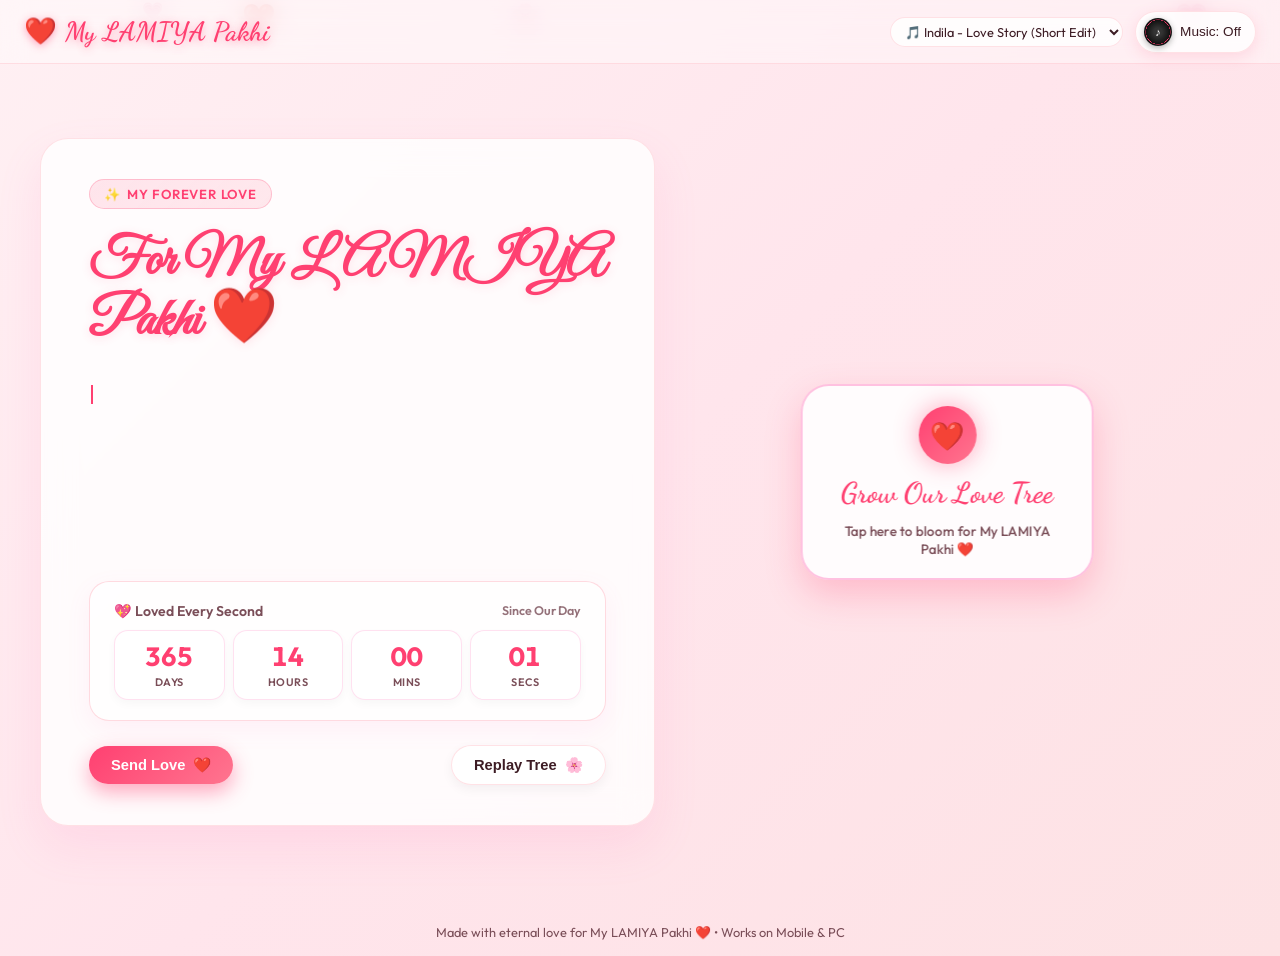
==== index.html @ 6b578f28 "Change name to My LAMIYA Pakhi ❤️" ====
<!DOCTYPE html>
<html lang="en">
<head>
  <meta charset="UTF-8" />
  <meta name="viewport" content="width=device-width, initial-scale=1.0, maximum-scale=1.0, user-scalable=no" />
  <title>For My LAMIYA Pakhi ❤️ | Tree of Love</title>
  
  <!-- Google Fonts: Romantic Cursive & Clean Modern Body -->
  <link rel="preconnect" href="https://fonts.googleapis.com">
  <link rel="preconnect" href="https://fonts.gstatic.com" crossorigin>
  <link href="https://fonts.googleapis.com/css2?family=Dancing+Script:wght@600;700&family=Great+Vibes&family=Outfit:wght@300;400;500;600;700&family=Playfair+Display:ital,wght@0,600;1,400&display=swap" rel="stylesheet">

  <style>
    :root {
      --primary: #ff4071;
      --primary-glow: rgba(255, 64, 113, 0.45);
      --secondary: #ff758f;
      --bg-gradient: linear-gradient(135deg, #fff0f3 0%, #ffe5ec 50%, #fde2e4 100%);
      --glass-bg: rgba(255, 255, 255, 0.82);
      --glass-border: rgba(255, 182, 193, 0.4);
      --text-main: #3d1c24;
      --text-muted: #7a4e58;
      --accent-gold: #e29578;
    }

    *, *::before, *::after {
      box-sizing: border-box;
      margin: 0;
      padding: 0;
      -webkit-tap-highlight-color: transparent;
    }

    body {
      min-height: 100vh;
      min-height: -webkit-fill-available;
      background: var(--bg-gradient);
      font-family: 'Outfit', sans-serif;
      color: var(--text-main);
      overflow-x: hidden;
      position: relative;
      display: flex;
      flex-direction: column;
    }

    /* Ambient Floating Background Hearts */
    .ambient-hearts {
      position: fixed;
      top: 0;
      left: 0;
      width: 100vw;
      height: 100vh;
      pointer-events: none;
      z-index: 1;
      overflow: hidden;
    }

    .ambient-heart {
      position: absolute;
      color: rgba(255, 105, 180, 0.22);
      user-select: none;
      animation: floatUp 14s linear infinite;
    }

    @keyframes floatUp {
      0% {
        transform: translateY(105vh) scale(0.6) rotate(0deg);
        opacity: 0;
      }
      15% {
        opacity: 0.8;
      }
      85% {
        opacity: 0.8;
      }
      100% {
        transform: translateY(-10vh) scale(1.1) rotate(45deg);
        opacity: 0;
      }
    }

    /* Top Navigation / Controls Bar */
    header {
      position: fixed;
      top: 0;
      left: 0;
      right: 0;
      height: 64px;
      padding: 0 1.5rem;
      display: flex;
      align-items: center;
      justify-content: space-between;
      z-index: 50;
      background: rgba(255, 255, 255, 0.4);
      backdrop-filter: blur(12px);
      -webkit-backdrop-filter: blur(12px);
      border-bottom: 1px solid var(--glass-border);
    }

    .brand {
      display: flex;
      align-items: center;
      gap: 8px;
      font-family: 'Dancing Script', cursive;
      font-size: 1.65rem;
      font-weight: 700;
      color: var(--primary);
      text-shadow: 0 2px 8px var(--primary-glow);
    }

    .brand .heart-icon {
      animation: heartbeat 1.4s ease-in-out infinite;
      display: inline-block;
    }

    @keyframes heartbeat {
      0%, 100% { transform: scale(1); }
      14% { transform: scale(1.25); }
      28% { transform: scale(1); }
      42% { transform: scale(1.25); }
      70% { transform: scale(1); }
    }

    .nav-actions {
      display: flex;
      align-items: center;
      gap: 12px;
    }

    /* Vinyl Record Music Toggle Button */
    .music-btn {
      background: var(--glass-bg);
      border: 1px solid var(--glass-border);
      border-radius: 50px;
      padding: 6px 14px 6px 8px;
      display: flex;
      align-items: center;
      gap: 8px;
      cursor: pointer;
      box-shadow: 0 4px 15px rgba(255, 64, 113, 0.15);
      transition: all 0.3s cubic-bezier(0.175, 0.885, 0.32, 1.275);
    }

    .music-btn:hover {
      transform: scale(1.05);
      box-shadow: 0 6px 20px rgba(255, 64, 113, 0.25);
    }

    .disc-icon {
      width: 28px;
      height: 28px;
      border-radius: 50%;
      background: radial-gradient(circle, #333 20%, #111 60%, #ff4071 61%, #111 65%, #222 100%);
      box-shadow: 0 2px 6px rgba(0,0,0,0.3);
      position: relative;
      display: flex;
      align-items: center;
      justify-content: center;
      font-size: 11px;
      color: #fff;
    }

    .disc-icon.playing {
      animation: spin 3s linear infinite;
    }

    @keyframes spin {
      100% { transform: rotate(360deg); }
    }

    .music-label {
      font-size: 0.85rem;
      font-weight: 500;
      color: var(--text-main);
    }

    /* Main Container Layout */
    main {
      flex: 1;
      width: 100%;
      max-width: 1300px;
      margin: 64px auto 0;
      padding: 1rem;
      display: grid;
      grid-template-columns: 1fr;
      position: relative;
      z-index: 10;
      align-items: center;
    }

    /* Responsive 2-Column on Desktop (PC) */
    @media (min-width: 900px) {
      main {
        grid-template-columns: 1.05fr 1fr;
        padding: 2rem 2.5rem;
        min-height: calc(100vh - 64px);
      }
    }

    /* Canvas Section */
    .canvas-container {
      width: 100%;
      display: flex;
      flex-direction: column;
      align-items: center;
      justify-content: center;
      position: relative;
      order: 1;
    }

    @media (min-width: 900px) {
      .canvas-container {
        order: 2;
      }
    }

    #loveCanvas {
      width: 100%;
      max-width: 600px;
      height: auto;
      aspect-ratio: 1 / 1.08;
      display: block;
      border-radius: 24px;
      background: transparent;
      cursor: pointer;
    }

    /* Interactive "Click to Bloom" Seed Overlay Button */
    .start-prompt {
      position: absolute;
      top: 50%;
      left: 50%;
      transform: translate(-50%, -50%);
      display: flex;
      flex-direction: column;
      align-items: center;
      gap: 12px;
      cursor: pointer;
      z-index: 25;
      padding: 20px 28px;
      border-radius: 28px;
      background: rgba(255, 255, 255, 0.88);
      backdrop-filter: blur(16px);
      -webkit-backdrop-filter: blur(16px);
      border: 2px solid rgba(255, 105, 180, 0.4);
      box-shadow: 0 15px 35px rgba(255, 64, 113, 0.25);
      transition: all 0.4s cubic-bezier(0.175, 0.885, 0.32, 1.275);
      text-align: center;
    }

    .start-prompt:hover {
      transform: translate(-50%, -50%) scale(1.06);
      box-shadow: 0 20px 45px rgba(255, 64, 113, 0.35);
    }

    .seed-heart-pulsing {
      width: 58px;
      height: 58px;
      background: linear-gradient(135deg, #ff4071, #ff758f);
      border-radius: 50%;
      display: flex;
      align-items: center;
      justify-content: center;
      font-size: 28px;
      color: #fff;
      box-shadow: 0 0 25px var(--primary-glow);
      animation: heartbeat 1.2s ease-in-out infinite;
    }

    .start-prompt h3 {
      font-family: 'Dancing Script', cursive;
      font-size: 1.8rem;
      color: var(--primary);
      margin: 0;
    }

    .start-prompt p {
      font-size: 0.85rem;
      color: var(--text-muted);
      margin: 0;
      font-weight: 500;
    }

    /* Content & Story Letter Section */
    .story-card {
      background: var(--glass-bg);
      backdrop-filter: blur(16px);
      -webkit-backdrop-filter: blur(16px);
      border: 1px solid var(--glass-border);
      border-radius: 28px;
      padding: 2rem 2.2rem;
      box-shadow: 0 20px 45px rgba(255, 105, 180, 0.12);
      display: flex;
      flex-direction: column;
      gap: 1.5rem;
      order: 2;
      position: relative;
      overflow: hidden;
      margin-top: 1rem;
    }

    @media (min-width: 900px) {
      .story-card {
        order: 1;
        margin-top: 0;
        padding: 2.5rem 3rem;
      }
    }

    /* Decorative Ribbon / Badge */
    .story-badge {
      align-self: flex-start;
      display: inline-flex;
      align-items: center;
      gap: 6px;
      background: linear-gradient(135deg, rgba(255, 64, 113, 0.12), rgba(255, 117, 143, 0.15));
      border: 1px solid rgba(255, 64, 113, 0.25);
      padding: 6px 14px;
      border-radius: 30px;
      font-size: 0.82rem;
      font-weight: 600;
      color: var(--primary);
      text-transform: uppercase;
      letter-spacing: 0.8px;
    }

    .story-title {
      font-family: 'Great Vibes', cursive;
      font-size: 2.8rem;
      color: var(--primary);
      line-height: 1.1;
      text-shadow: 0 2px 10px rgba(255, 64, 113, 0.15);
    }

    @media (min-width: 600px) {
      .story-title {
        font-size: 3.4rem;
      }
    }

    /* Typewriter Letter Box */
    .letter-box {
      font-size: 1.05rem;
      line-height: 1.8;
      color: #4a2830;
      min-height: 180px;
      font-family: 'Playfair Display', Georgia, serif;
      position: relative;
    }

    .letter-paragraph {
      margin-bottom: 0.85rem;
      opacity: 0;
      transform: translateY(6px);
      transition: opacity 0.5s ease, transform 0.5s ease;
    }

    .letter-paragraph.visible {
      opacity: 1;
      transform: translateY(0);
    }

    .letter-signature {
      font-family: 'Dancing Script', cursive;
      font-size: 1.8rem;
      color: var(--primary);
      margin-top: 1rem;
      display: block;
      opacity: 0;
      transform: translateY(6px);
      transition: opacity 0.6s ease 0.3s, transform 0.6s ease 0.3s;
    }

    .letter-signature.visible {
      opacity: 1;
      transform: translateY(0);
    }

    .typing-cursor {
      display: inline-block;
      width: 2px;
      height: 1.15em;
      background: var(--primary);
      vertical-align: middle;
      margin-left: 2px;
      animation: blink 0.9s infinite;
    }

    @keyframes blink {
      0%, 100% { opacity: 1; }
      50% { opacity: 0; }
    }

    /* Love Timer / Clock Counter */
    .clock-card {
      background: rgba(255, 255, 255, 0.7);
      border: 1px solid rgba(255, 182, 193, 0.5);
      border-radius: 20px;
      padding: 1.25rem 1.5rem;
      display: flex;
      flex-direction: column;
      gap: 10px;
      box-shadow: 0 8px 25px rgba(255, 105, 180, 0.08);
    }

    .clock-heading {
      display: flex;
      align-items: center;
      justify-content: space-between;
      font-size: 0.88rem;
      font-weight: 600;
      color: var(--text-muted);
    }

    .clock-grid {
      display: grid;
      grid-template-columns: repeat(4, 1fr);
      gap: 8px;
    }

    .clock-slot {
      background: #ffffff;
      border: 1px solid rgba(255, 105, 180, 0.2);
      border-radius: 14px;
      padding: 10px 4px;
      text-align: center;
      display: flex;
      flex-direction: column;
      align-items: center;
      box-shadow: 0 4px 10px rgba(0,0,0,0.03);
    }

    .clock-num {
      font-size: 1.4rem;
      font-weight: 700;
      color: var(--primary);
      font-variant-numeric: tabular-nums;
      line-height: 1.2;
    }

    @media (min-width: 600px) {
      .clock-num {
        font-size: 1.65rem;
      }
    }

    .clock-unit {
      font-size: 0.68rem;
      font-weight: 600;
      text-transform: uppercase;
      letter-spacing: 0.5px;
      color: var(--text-muted);
      margin-top: 3px;
    }

    /* Action Buttons (Replay & Tap Love) */
    .card-footer {
      display: flex;
      align-items: center;
      justify-content: space-between;
      gap: 12px;
      flex-wrap: wrap;
    }

    .btn-action {
      background: linear-gradient(135deg, var(--primary), var(--secondary));
      color: #fff;
      border: none;
      border-radius: 30px;
      padding: 10px 22px;
      font-size: 0.92rem;
      font-weight: 600;
      display: inline-flex;
      align-items: center;
      gap: 8px;
      cursor: pointer;
      box-shadow: 0 8px 20px var(--primary-glow);
      transition: all 0.3s cubic-bezier(0.175, 0.885, 0.32, 1.275);
    }

    .btn-action:hover {
      transform: translateY(-2px) scale(1.03);
      box-shadow: 0 12px 28px var(--primary-glow);
    }

    .btn-action:active {
      transform: translateY(0) scale(0.98);
    }

    .btn-secondary {
      background: rgba(255, 255, 255, 0.9);
      color: var(--text-main);
      border: 1px solid var(--glass-border);
      box-shadow: 0 4px 12px rgba(0,0,0,0.05);
    }

    .btn-secondary:hover {
      background: #fff;
      color: var(--primary);
      box-shadow: 0 6px 16px rgba(255, 64, 113, 0.15);
    }

    /* Interactive Click Sparks (Floating Hearts on Click) */
    .click-heart {
      position: fixed;
      pointer-events: none;
      z-index: 9999;
      animation: burstUp 1s ease-out forwards;
      user-select: none;
    }

    @keyframes burstUp {
      0% {
        transform: translate(-50%, -50%) scale(0.5);
        opacity: 1;
      }
      100% {
        transform: translate(calc(-50% + var(--dx)), calc(-50% + var(--dy))) scale(1.4);
        opacity: 0;
      }
    }

    /* Touch Helper Footer Note */
    .mobile-tip {
      text-align: center;
      font-size: 0.8rem;
      color: var(--text-muted);
      margin: 1.5rem auto 1rem;
      position: relative;
      z-index: 10;
    }
  </style>
</head>
<body>

  <!-- Ambient Floating Background Hearts -->
  <div class="ambient-hearts" id="ambientHearts"></div>

  <!-- Audio Player (Indila - Love Story) -->
  <audio id="loveAudio" loop preload="auto">
    <source src="love_story_indila.m4a" type="audio/mp4">
    <source src="love_story_full.m4a" type="audio/mp4">
    <source src="music.mp3" type="audio/mp3">
  </audio>

  <!-- Top Header Navigation -->
  <header>
    <div class="brand">
      <span class="heart-icon">❤️</span>
      <span>My LAMIYA Pakhi</span>
    </div>

    <div class="nav-actions">
      <!-- Track Switcher & Music Toggle -->
      <select id="trackSelector" style="background: var(--glass-bg); border: 1px solid var(--glass-border); border-radius: 20px; padding: 5px 10px; font-size: 0.8rem; font-family: inherit; color: var(--text-main); cursor: pointer; outline: none;">
        <option value="love_story_indila.m4a">🎵 Indila - Love Story (Short Edit)</option>
        <option value="love_story_full.m4a">🎵 Indila - Love Story (Full Song)</option>
        <option value="music.mp3">🎹 Romantic Piano</option>
      </select>

      <button class="music-btn" id="musicToggle" title="Play / Pause Music">
        <div class="disc-icon" id="discIcon">♪</div>
        <span class="music-label" id="musicLabel">Music: Off</span>
      </button>
    </div>
  </header>

  <!-- Main Content Layout -->
  <main>
    <!-- Left Column: Story, Letter & Love Clock -->
    <section class="story-card">
      <div class="story-badge">
        <span>✨</span>
        <span>My Forever Love</span>
      </div>

      <h1 class="story-title">For My LAMIYA Pakhi ❤️</h1>

      <!-- Typewriter Text Container -->
      <div class="letter-box" id="letterBox">
        <!-- Content will be typed out dynamically -->
        <span class="typing-cursor" id="cursor"></span>
      </div>

      <!-- Live Love Timer Clock -->
      <div class="clock-card" id="clockBox">
        <div class="clock-heading">
          <span>💖 Loved Every Second</span>
          <span style="font-size: 0.78rem; opacity: 0.8;">Since Our Day</span>
        </div>
        <div class="clock-grid">
          <div class="clock-slot">
            <span class="clock-num" id="daysVal">0</span>
            <span class="clock-unit">Days</span>
          </div>
          <div class="clock-slot">
            <span class="clock-num" id="hoursVal">00</span>
            <span class="clock-unit">Hours</span>
          </div>
          <div class="clock-slot">
            <span class="clock-num" id="minutesVal">00</span>
            <span class="clock-unit">Mins</span>
          </div>
          <div class="clock-slot">
            <span class="clock-num" id="secondsVal">00</span>
            <span class="clock-unit">Secs</span>
          </div>
        </div>
      </div>

      <!-- Action Buttons -->
      <div class="card-footer">
        <button class="btn-action" id="sendHeartBtn">
          <span>Send Love</span>
          <span>❤️</span>
        </button>
        <button class="btn-action btn-secondary" id="replayBtn" title="Re-bloom the Love Tree">
          <span>Replay Tree</span>
          <span>🌸</span>
        </button>
      </div>
    </section>

    <!-- Right Column: Blooming Love Tree Canvas -->
    <section class="canvas-container">
      <canvas id="loveCanvas" width="600" height="650"></canvas>

      <!-- Center Pulsing Seed (Click/Tap to Start) -->
      <div class="start-prompt" id="startPrompt">
        <div class="seed-heart-pulsing">❤️</div>
        <h3>Grow Our Love Tree</h3>
        <p>Tap here to bloom for My LAMIYA Pakhi ❤️</p>
      </div>
    </section>
  </main>

  <div class="mobile-tip">
    Made with eternal love for My LAMIYA Pakhi ❤️ • Works on Mobile & PC
  </div>

  <!-- Core JavaScript Logic (Pure Modern ES6 Canvas & Animation) -->
  <script>
    /* ==========================================================
       1. Ambient Floating Hearts Generator
       ========================================================== */
    const ambientContainer = document.getElementById('ambientHearts');
    const heartSymbols = ['❤️', '💖', '💕', '💗', '🌸', '✨'];
    
    function createAmbientHeart() {
      const heart = document.createElement('div');
      heart.className = 'ambient-heart';
      heart.textContent = heartSymbols[Math.floor(Math.random() * heartSymbols.length)];
      heart.style.left = Math.random() * 100 + 'vw';
      heart.style.fontSize = (Math.random() * 14 + 14) + 'px';
      heart.style.animationDuration = (Math.random() * 7 + 9) + 's';
      heart.style.animationDelay = (Math.random() * 2) + 's';
      ambientContainer.appendChild(heart);
      setTimeout(() => heart.remove(), 16000);
    }
    for (let i = 0; i < 15; i++) {
      setTimeout(createAmbientHeart, i * 400);
    }
    setInterval(createAmbientHeart, 1200);

    /* ==========================================================
       2. Click & Tap Heart Sparks Effect
       ========================================================== */
    function spawnSpark(x, y) {
      const symbols = ['❤️', '💖', '💕', '✨', '🌸', '💗'];
      for (let i = 0; i < 6; i++) {
        const spark = document.createElement('span');
        spark.className = 'click-heart';
        spark.textContent = symbols[Math.floor(Math.random() * symbols.length)];
        spark.style.left = x + 'px';
        spark.style.top = y + 'px';
        spark.style.fontSize = (Math.random() * 12 + 16) + 'px';
        const angle = Math.random() * Math.PI * 2;
        const dist = Math.random() * 80 + 30;
        spark.style.setProperty('--dx', (Math.cos(angle) * dist) + 'px');
        spark.style.setProperty('--dy', (Math.sin(angle) * dist - 30) + 'px');
        document.body.appendChild(spark);
        setTimeout(() => spark.remove(), 1000);
      }
    }

    window.addEventListener('click', (e) => {
      // Don't spawn sparks if clicking buttons directly
      if (e.target.closest('button')) return;
      spawnSpark(e.clientX, e.clientY);
    });

    document.getElementById('sendHeartBtn').addEventListener('click', (e) => {
      const rect = e.target.getBoundingClientRect();
      spawnSpark(rect.left + rect.width / 2, rect.top);
    });

    /* ==========================================================
       3. Audio Player with Synth Fallback
       ========================================================== */
    const audio = document.getElementById('loveAudio');
    const musicToggle = document.getElementById('musicToggle');
    const discIcon = document.getElementById('discIcon');
    const musicLabel = document.getElementById('musicLabel');
    let isMusicPlaying = false;
    let audioCtx = null;
    let synthInterval = null;

    function playRomanticSynth() {
      try {
        if (!audioCtx) {
          audioCtx = new (window.AudioContext || window.webkitAudioContext)();
        }
        if (audioCtx.state === 'suspended') {
          audioCtx.resume();
        }
        const notes = [261.63, 329.63, 392.00, 523.25, 440.00, 392.00, 329.63, 293.66]; // C E G C A G E D
        let noteIndex = 0;
        synthInterval = setInterval(() => {
          if (!isMusicPlaying) return;
          const osc = audioCtx.createOscillator();
          const gain = audioCtx.createGain();
          osc.type = 'sine';
          osc.frequency.setValueAtTime(notes[noteIndex % notes.length], audioCtx.currentTime);
          noteIndex++;
          gain.gain.setValueAtTime(0.06, audioCtx.currentTime);
          gain.gain.exponentialRampToValueAtTime(0.001, audioCtx.currentTime + 1.2);
          osc.connect(gain);
          gain.connect(audioCtx.destination);
          osc.start();
          osc.stop(audioCtx.currentTime + 1.3);
        }, 900);
      } catch (e) {
        console.warn('Synth fallback not supported', e);
      }
    }

    function toggleMusic(forceState) {
      const shouldPlay = forceState !== undefined ? forceState : !isMusicPlaying;
      if (shouldPlay) {
        audio.play().then(() => {
          isMusicPlaying = true;
          discIcon.classList.add('playing');
          musicLabel.textContent = 'Music: On';
        }).catch(() => {
          // If mp3 fails or blocked, start gentle synth
          isMusicPlaying = true;
          discIcon.classList.add('playing');
          musicLabel.textContent = 'Music: On';
          playRomanticSynth();
        });
      } else {
        isMusicPlaying = false;
        audio.pause();
        if (synthInterval) clearInterval(synthInterval);
        discIcon.classList.remove('playing');
        musicLabel.textContent = 'Music: Off';
      }
    }

    const trackSelector = document.getElementById('trackSelector');
    if (trackSelector) {
      trackSelector.addEventListener('change', (e) => {
        const newSrc = e.target.value;
        const wasPlaying = isMusicPlaying;
        audio.src = newSrc;
        audio.load();
        if (wasPlaying) {
          audio.play().catch(() => {});
        }
      });
    }

    musicToggle.addEventListener('click', () => toggleMusic());

    /* ==========================================================
       4. Love Time Clock Counter (Real-time Live Ticking)
       ========================================================== */
    // Default relationship start date: Exactly 1 year prior, or customize as desired!
    const defaultStartDate = new Date(Date.now() - (365 * 24 * 60 * 60 * 1000 + 14 * 60 * 60 * 1000));
    
    function updateClock() {
      const now = new Date();
      let diffSeconds = Math.floor((now - defaultStartDate) / 1000);
      if (diffSeconds < 0) diffSeconds = 0;

      const days = Math.floor(diffSeconds / (3600 * 24));
      diffSeconds %= (3600 * 24);
      const hours = Math.floor(diffSeconds / 3600);
      diffSeconds %= 3600;
      const minutes = Math.floor(diffSeconds / 60);
      const seconds = diffSeconds % 60;

      document.getElementById('daysVal').textContent = days;
      document.getElementById('hoursVal').textContent = String(hours).padStart(2, '0');
      document.getElementById('minutesVal').textContent = String(minutes).padStart(2, '0');
      document.getElementById('secondsVal').textContent = String(seconds).padStart(2, '0');
    }
    updateClock();
    setInterval(updateClock, 1000);

    /* ==========================================================
       5. Beautiful English Love Letter (Typewriter Animation)
       ========================================================== */
    const romanticLetterLines = [
      "Dearest LAMIYA Pakhi,",
      "From the moment you came into my life, every day turned into something magical.",
      "Your smile is my sunrise, and your laughter is my favorite song in the whole universe.",
      "Just like this tree that grows from a seed into an endless canopy of blooming hearts,",
      "My love for you grows deeper, stronger, and purer with every single heartbeat.",
      "I promise to hold your hand through every gentle breeze and every stormy day.",
      "You are my peace, my sweetest dream come true, and my forever paradise.",
      "Forever & Always Yours, ❤️"
    ];

    const letterBox = document.getElementById('letterBox');
    const cursor = document.getElementById('cursor');
    let typingActive = false;

    async function startTypewriter() {
      if (typingActive) return;
      typingActive = true;
      letterBox.innerHTML = '';
      letterBox.appendChild(cursor);

      for (let lineIndex = 0; lineIndex < romanticLetterLines.length; lineIndex++) {
        const lineText = romanticLetterLines[lineIndex];
        const p = document.createElement('p');
        p.className = 'letter-paragraph visible';
        
        if (lineIndex === 0) {
          p.style.fontWeight = '700';
          p.style.color = 'var(--primary)';
          p.style.fontSize = '1.3rem';
          p.style.fontFamily = "'Dancing Script', cursive";
        } else if (lineIndex === romanticLetterLines.length - 1) {
          p.className = 'letter-signature visible';
        }

        letterBox.insertBefore(p, cursor);

        // Type line character by character
        for (let charIndex = 0; charIndex < lineText.length; charIndex++) {
          p.textContent += lineText[charIndex];
          await new Promise(r => setTimeout(r, Math.random() * 25 + 25));
        }

        // Small pause between paragraphs
        await new Promise(r => setTimeout(r, 450));
      }
      cursor.style.display = 'none';
    }

    /* ==========================================================
       6. High-Precision Mathematical Love Tree Canvas Engine
       ========================================================== */
    const canvas = document.getElementById('loveCanvas');
    const ctx = canvas.getContext('2d');
    const startPrompt = document.getElementById('startPrompt');
    const replayBtn = document.getElementById('replayBtn');

    // High-DPI Retina Support
    function resizeCanvasResolution() {
      const dpr = window.devicePixelRatio || 1;
      const rect = canvas.getBoundingClientRect();
      canvas.width = Math.round(rect.width * dpr);
      canvas.height = Math.round(rect.height * dpr);
      ctx.resetTransform?.();
      ctx.scale(dpr, dpr);
    }
    resizeCanvasResolution();
    window.addEventListener('resize', resizeCanvasResolution);

    // Vector Point Class
    class Point {
      constructor(x, y) {
        this.x = x || 0;
        this.y = y || 0;
      }
      clone() { return new Point(this.x, this.y); }
      add(p) { return new Point(this.x + p.x, this.y + p.y); }
      sub(p) { return new Point(this.x - p.x, this.y - p.y); }
      mul(n) { return new Point(this.x * n, this.y * n); }
      div(n) { return new Point(this.x / n, this.y / n); }
    }

    // Bezier curve evaluation
    function bezier(cp, t) {
      const p1 = cp[0].mul((1 - t) * (1 - t));
      const p2 = cp[1].mul(2 * t * (1 - t));
      const p3 = cp[2].mul(t * t);
      return p1.add(p2).add(p3);
    }

    // Parametric Heart Points
    function generateHeartFigure() {
      const points = [];
      for (let i = 10; i < 30; i += 0.25) {
        const t = i / Math.PI;
        const x = 16 * Math.pow(Math.sin(t), 3);
        const y = 13 * Math.cos(t) - 5 * Math.cos(2 * t) - 2 * Math.cos(3 * t) - Math.cos(4 * t);
        points.push(new Point(x, y));
      }
      return points;
    }
    const heartFigure = generateHeartFigure();

    // Check if point (x, y) is inside cardioid heart shape
    function inHeartRegion(x, y, r) {
      const nx = x / r;
      const ny = y / r;
      const z = (nx * nx + ny * ny - 1);
      return (z * z * z - nx * nx * ny * ny * ny) < 0;
    }

    // Vibrant Romantic Blossom Palette
    const bloomColors = [
      '#ff1493', '#ff4071', '#ff758f', '#ff85a1', '#e63946',
      '#ff4d6d', '#f72585', '#b5179e', '#ff9ebb', '#ff5470',
      '#fa5252', '#f06595', '#ff70a6', '#ff97b7', '#d90429'
    ];

    // Branch Class
    class Branch {
      constructor(engine, p1, p2, p3, radius, length, childBranches) {
        this.engine = engine;
        this.p1 = p1;
        this.p2 = p2;
        this.p3 = p3;
        this.radius = radius;
        this.length = length || 100;
        this.step = 0;
        this.t = 1 / (this.length - 1);
        this.childBranches = childBranches || [];
      }

      grow() {
        if (this.step <= this.length) {
          const pt = bezier([this.p1, this.p2, this.p3], this.step * this.t);
          this.draw(pt);
          this.step++;
          this.radius = Math.max(1.5, this.radius * 0.975);
        } else {
          this.engine.removeBranch(this);
          this.engine.addBranchDefs(this.childBranches);
        }
      }

      draw(pt) {
        ctx.save();
        ctx.beginPath();
        ctx.fillStyle = '#3a2026';
        ctx.shadowColor = 'rgba(58, 32, 38, 0.4)';
        ctx.shadowBlur = 3;
        ctx.arc(pt.x, pt.y, this.radius, 0, Math.PI * 2);
        ctx.fill();
        ctx.restore();
      }
    }

    // Bloom Flower Class
    class Bloom {
      constructor(engine, pos, color, maxScale, angle) {
        this.engine = engine;
        this.pos = pos;
        this.color = color || bloomColors[Math.floor(Math.random() * bloomColors.length)];
        this.scale = 0.05;
        this.maxScale = maxScale || (Math.random() * 0.55 + 0.45);
        this.angle = angle || Math.random() * Math.PI * 2;
        this.alpha = Math.random() * 0.35 + 0.65;
        this.growing = true;
      }

      flower() {
        if (this.growing) {
          this.scale += 0.08;
          if (this.scale >= this.maxScale) {
            this.scale = this.maxScale;
            this.growing = false;
          }
        }
        this.draw();
      }

      draw() {
        ctx.save();
        ctx.fillStyle = this.color;
        ctx.globalAlpha = this.alpha;
        ctx.translate(this.pos.x, this.pos.y);
        ctx.scale(this.scale, this.scale);
        ctx.rotate(this.angle);
        ctx.beginPath();
        ctx.moveTo(0, 0);
        for (let i = 0; i < heartFigure.length; i++) {
          const p = heartFigure[i];
          ctx.lineTo(p.x, -p.y);
        }
        ctx.closePath();
        ctx.fill();
        ctx.restore();
      }
    }

    // Falling Floating Petal Class
    class Petal {
      constructor(engine, x, y) {
        this.engine = engine;
        this.x = x;
        this.y = y;
        this.color = bloomColors[Math.floor(Math.random() * bloomColors.length)];
        this.size = Math.random() * 0.3 + 0.25;
        this.speedY = Math.random() * 1.5 + 0.8;
        this.speedX = (Math.random() - 0.5) * 0.8;
        this.angle = Math.random() * Math.PI * 2;
        this.angularSpeed = (Math.random() - 0.5) * 0.04;
        this.oscillation = Math.random() * Math.PI;
      }

      update() {
        this.oscillation += 0.03;
        this.x += Math.sin(this.oscillation) * 1.1 + this.speedX;
        this.y += this.speedY;
        this.angle += this.angularSpeed;

        const h = canvas.getBoundingClientRect().height;
        if (this.y > h - 18) {
          this.engine.removePetal(this);
        } else {
          this.draw();
        }
      }

      draw() {
        ctx.save();
        ctx.fillStyle = this.color;
        ctx.globalAlpha = 0.82;
        ctx.translate(this.x, this.y);
        ctx.scale(this.size, this.size);
        ctx.rotate(this.angle);
        ctx.beginPath();
        ctx.moveTo(0, 0);
        for (let i = 0; i < heartFigure.length; i++) {
          const p = heartFigure[i];
          ctx.lineTo(p.x, -p.y);
        }
        ctx.closePath();
        ctx.fill();
        ctx.restore();
      }
    }

    // Tree Engine Manager with Double-Buffering
    class TreeEngine {
      constructor() {
        this.branches = [];
        this.blooms = [];
        this.bloomsPool = [];
        this.petals = [];
        this.isStarted = false;
        this.isFullyBloomed = false;
        this.groundWidth = 0;

        // Offscreen canvas for static tree & blooms
        this.offscreen = document.createElement('canvas');
        this.offCtx = this.offscreen.getContext('2d');
      }

      initOffscreen() {
        this.offscreen.width = canvas.width;
        this.offscreen.height = canvas.height;
        const dpr = window.devicePixelRatio || 1;
        this.offCtx.resetTransform?.();
        this.offCtx.scale(dpr, dpr);
        this.offCtx.clearRect(0, 0, this.offscreen.width, this.offscreen.height);
      }

      reset() {
        this.branches = [];
        this.blooms = [];
        this.bloomsPool = [];
        this.petals = [];
        this.isStarted = false;
        this.isFullyBloomed = false;
        this.groundWidth = 0;
        this.initOffscreen();
        const rect = canvas.getBoundingClientRect();
        ctx.clearRect(0, 0, rect.width, rect.height);
      }

      // Responsive Coordinates Calculator
      getMetrics() {
        const rect = canvas.getBoundingClientRect();
        const w = rect.width;
        const h = rect.height;
        const scale = Math.min(w / 560, h / 620);
        const centerX = w / 2;
        const groundY = h - 22;
        const canopyCenterY = groundY - 370 * scale;
        const canopyRadius = 185 * scale;
        return { w, h, scale, centerX, groundY, canopyCenterY, canopyRadius };
      }

      initBlooms() {
        const { canopyRadius, centerX, canopyCenterY } = this.getMetrics();
        const total = 560;
        this.bloomsPool = [];
        this.blooms = [];

        for (let i = 0; i < total; i++) {
          let rx, ry;
          while (true) {
            rx = (Math.random() - 0.5) * 2 * canopyRadius * 1.15;
            ry = (Math.random() - 0.5) * 2 * canopyRadius * 1.15;
            if (inHeartRegion(rx, ry, canopyRadius)) {
              break;
            }
          }
          const posX = centerX + rx;
          const posY = canopyCenterY - ry;
          this.bloomsPool.push(new Bloom(this, new Point(posX, posY)));
        }
      }

      addBranchDefs(defs) {
        const { scale, centerX, groundY } = this.getMetrics();
        const mapX = (x) => centerX + (x - 535) * scale;
        const mapY = (y) => groundY - (680 - y) * scale;

        for (let i = 0; i < defs.length; i++) {
          const d = defs[i];
          const p1 = new Point(mapX(d[0]), mapY(d[1]));
          const p2 = new Point(mapX(d[2]), mapY(d[3]));
          const p3 = new Point(mapX(d[4]), mapY(d[5]));
          const radius = Math.max(2.2, d[6] * scale);
          const len = d[7];
          const children = d[8] || [];
          this.branches.push(new Branch(this, p1, p2, p3, radius, len, children));
        }
      }

      removeBranch(b) {
        const idx = this.branches.indexOf(b);
        if (idx !== -1) this.branches.splice(idx, 1);
      }

      removePetal(p) {
        const idx = this.petals.indexOf(p);
        if (idx !== -1) this.petals.splice(idx, 1);
      }

      drawGround() {
        const { centerX, groundY, w } = this.getMetrics();
        if (this.groundWidth < w * 0.88) {
          this.groundWidth += 8;
        }
        const oCtx = this.offCtx;
        oCtx.save();
        oCtx.strokeStyle = '#3a2026';
        oCtx.lineWidth = 5;
        oCtx.lineCap = 'round';
        oCtx.beginPath();
        oCtx.moveTo(centerX - this.groundWidth / 2, groundY);
        oCtx.lineTo(centerX + this.groundWidth / 2, groundY);
        oCtx.stroke();
        oCtx.restore();
      }

      async start() {
        if (this.isStarted) return;
        this.isStarted = true;
        startPrompt.style.display = 'none';

        this.initOffscreen();

        // Play music
        toggleMusic(true);

        // Start Typewriter story
        startTypewriter();

        // Initialize bloom cache
        this.initBlooms();

        // Main Trunk and Tree Structure
        const rawBranches = [
          [535, 680, 570, 250, 500, 200, 28, 90, [
            [540, 500, 455, 417, 340, 400, 13, 90, [
              [450, 435, 434, 430, 394, 395, 2.5, 40]
            ]],
            [550, 445, 600, 356, 680, 345, 12, 90, [
              [578, 400, 648, 409, 661, 426, 3, 70]
            ]],
            [539, 281, 537, 248, 534, 217, 3.5, 40],
            [546, 397, 413, 247, 328, 244, 9, 80, [
              [427, 286, 383, 253, 371, 205, 2.5, 40],
              [498, 345, 435, 315, 395, 330, 4, 60]
            ]],
            [546, 357, 608, 252, 678, 221, 6.5, 90, [
              [590, 293, 646, 277, 648, 271, 2.5, 70]
            ]]
          ]]
        ];

        this.addBranchDefs(rawBranches);

        // Animation Loop
        const animate = () => {
          this.drawGround();

          // 1. Grow branches onto offscreen canvas
          if (this.branches.length > 0) {
            for (let i = 0; i < this.branches.length; i++) {
              const b = this.branches[i];
              if (b.step <= b.length) {
                const pt = bezier([b.p1, b.p2, b.p3], b.step * b.t);
                const oCtx = this.offCtx;
                oCtx.save();
                oCtx.beginPath();
                oCtx.fillStyle = '#3a2026';
                oCtx.shadowColor = 'rgba(58, 32, 38, 0.4)';
                oCtx.shadowBlur = 3;
                oCtx.arc(pt.x, pt.y, b.radius, 0, Math.PI * 2);
                oCtx.fill();
                oCtx.restore();

                b.step++;
                b.radius = Math.max(1.5, b.radius * 0.975);
              } else {
                this.removeBranch(b);
                this.addBranchDefs(b.childBranches);
              }
            }
          } else if (this.bloomsPool.length > 0) {
            // 2. Pop blossoms onto offscreen canvas
            const count = Math.min(12, this.bloomsPool.length);
            const batch = this.bloomsPool.splice(0, count);
            for (let i = 0; i < batch.length; i++) {
              const bl = batch[i];
              this.blooms.push(bl);
              
              // Draw bloom to offscreen
              const oCtx = this.offCtx;
              oCtx.save();
              oCtx.fillStyle = bl.color;
              oCtx.globalAlpha = bl.alpha;
              oCtx.translate(bl.pos.x, bl.pos.y);
              oCtx.scale(bl.maxScale, bl.maxScale);
              oCtx.rotate(bl.angle);
              oCtx.beginPath();
              oCtx.moveTo(0, 0);
              for (let j = 0; j < heartFigure.length; j++) {
                const p = heartFigure[j];
                oCtx.lineTo(p.x, -p.y);
              }
              oCtx.closePath();
              oCtx.fill();
              oCtx.restore();
            }
          } else {
            this.isFullyBloomed = true;
          }

          // 3. Clear visible canvas & draw static tree from offscreen
          const rect = canvas.getBoundingClientRect();
          ctx.clearRect(0, 0, rect.width, rect.height);
          
          ctx.save();
          ctx.resetTransform?.();
          ctx.drawImage(this.offscreen, 0, 0);
          ctx.restore();

          // 4. Falling Petals Effect on top (clean and smooth, no trails!)
          if (this.blooms.length > 80) {
            if (Math.random() < 0.35 && this.petals.length < 50) {
              const randomBloom = this.blooms[Math.floor(Math.random() * this.blooms.length)];
              this.petals.push(new Petal(this, randomBloom.pos.x, randomBloom.pos.y));
            }
          }

          for (let i = this.petals.length - 1; i >= 0; i--) {
            this.petals[i].update();
          }

          requestAnimationFrame(animate);
        };

        requestAnimationFrame(animate);
      }
    }

    const treeEngine = new TreeEngine();

    // Trigger Start on Seed Tap or Canvas Tap (Instant Touch Support)
    const triggerStart = (e) => {
      e?.preventDefault?.();
      if (!treeEngine.isStarted) {
        treeEngine.start();
      }
    };

    startPrompt.addEventListener('click', triggerStart);
    startPrompt.addEventListener('touchstart', triggerStart, { passive: false });
    canvas.addEventListener('click', triggerStart);
    canvas.addEventListener('touchstart', triggerStart, { passive: false });

    // Replay Button
    replayBtn.addEventListener('click', () => {
      treeEngine.reset();
      startPrompt.style.display = 'flex';
      typingActive = false;
      letterBox.innerHTML = '<span class="typing-cursor" id="cursor"></span>';
      setTimeout(() => treeEngine.start(), 200);
    });

    // Handle Window Resize Responsively
    window.addEventListener('load', () => {
      resizeCanvasResolution();
      treeEngine.initOffscreen();
    });
  </script>
</body>
</html>
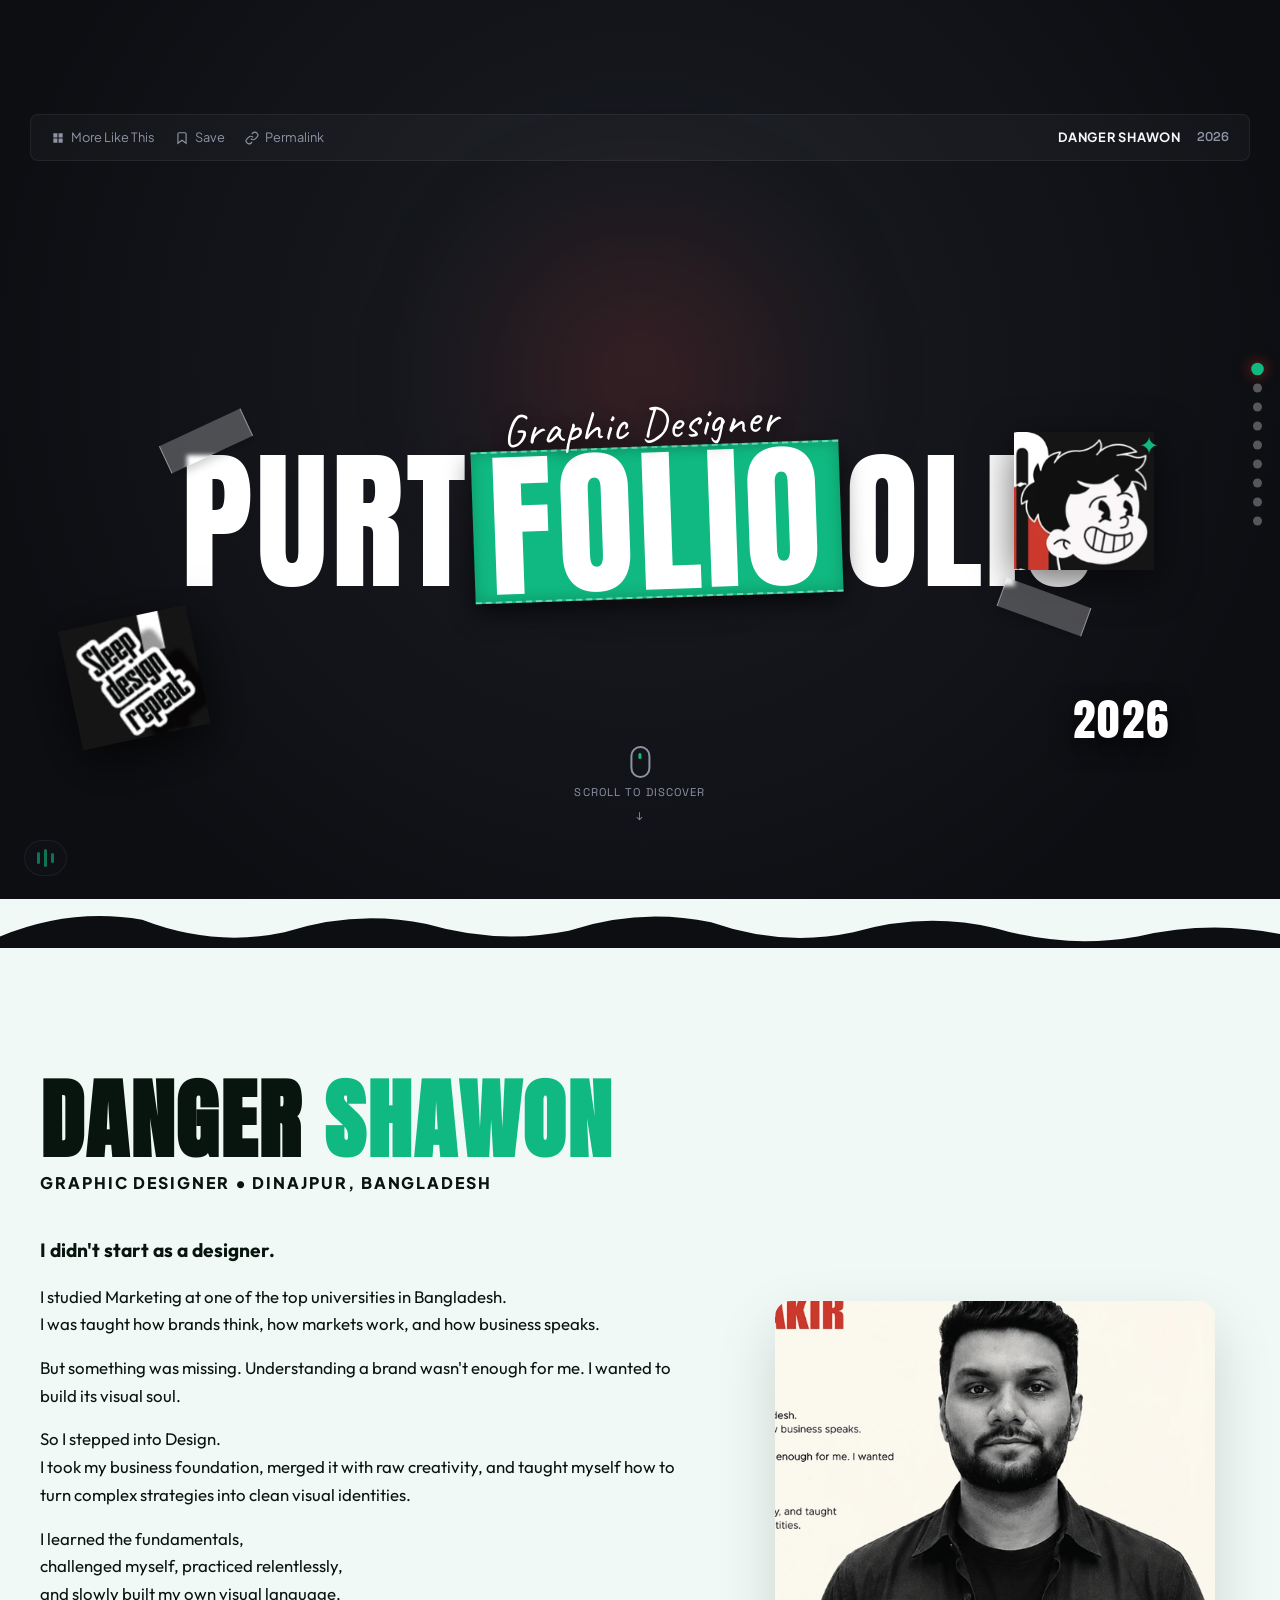
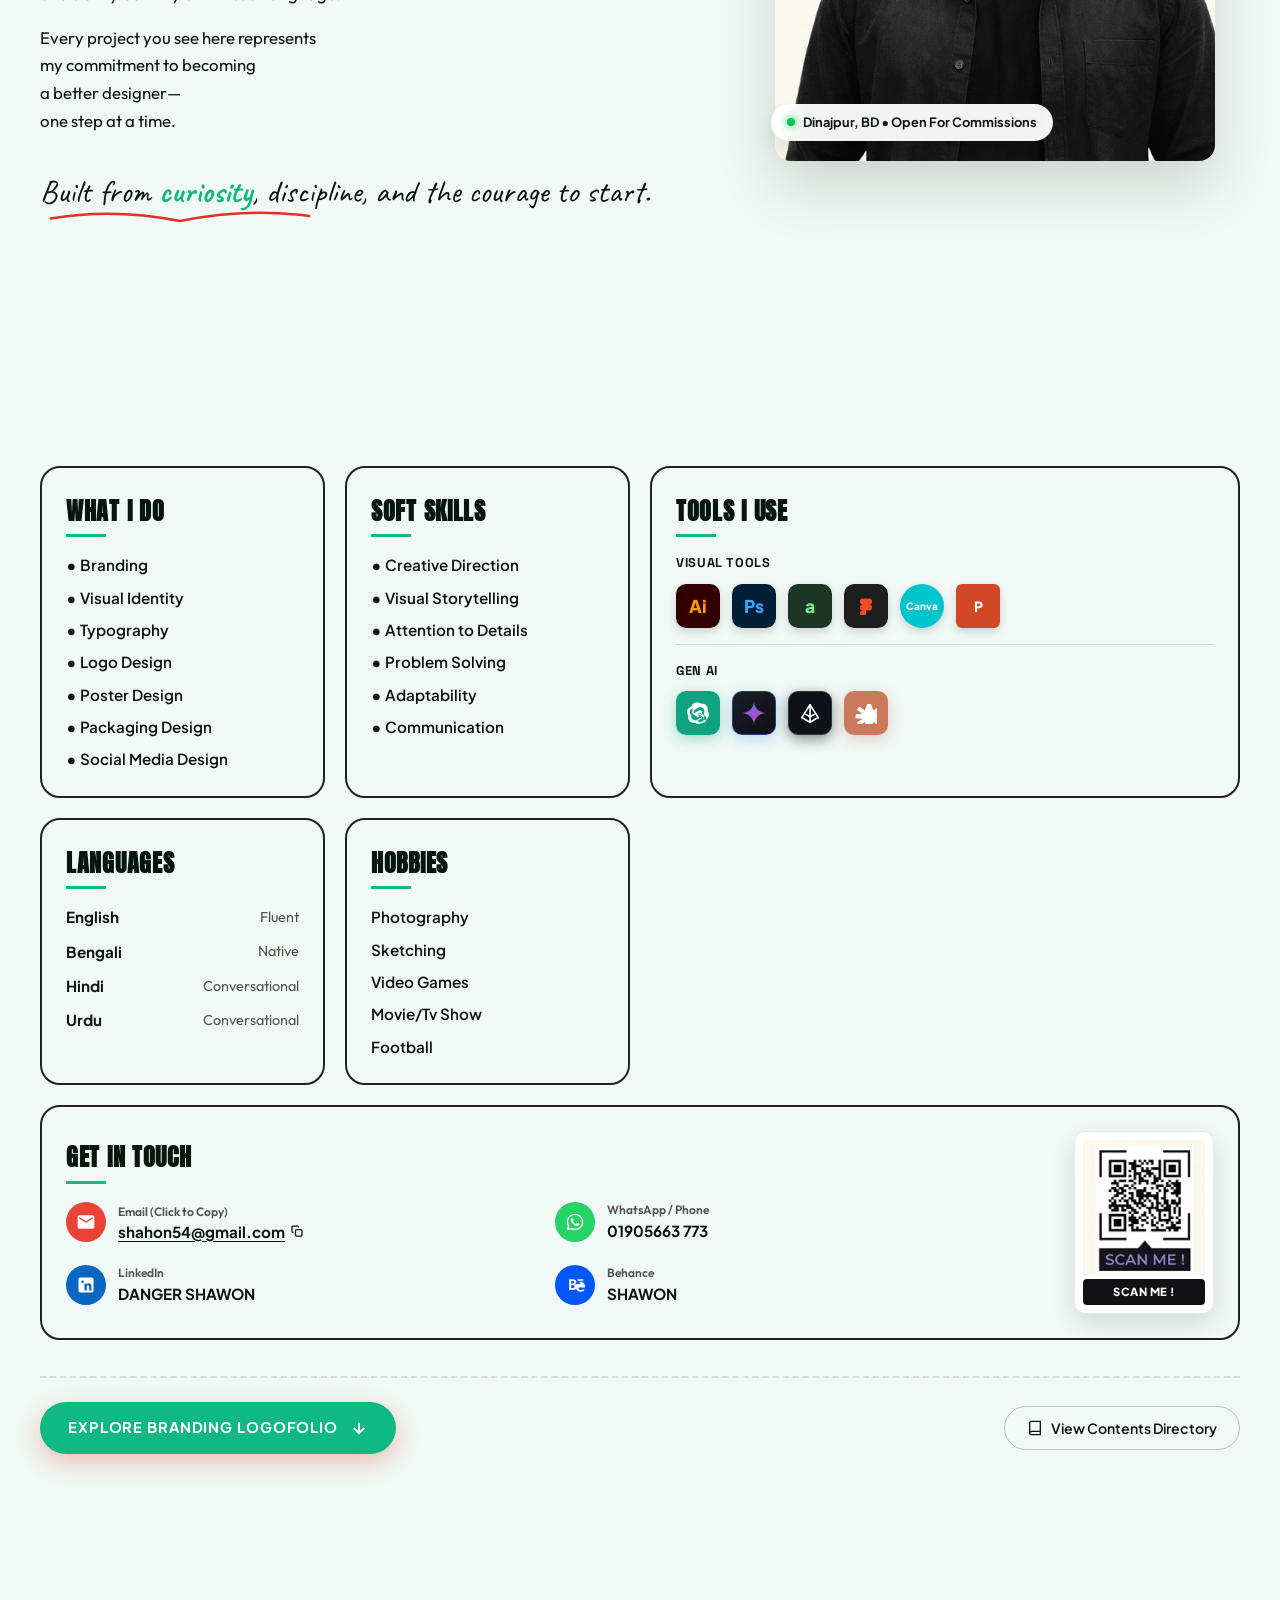
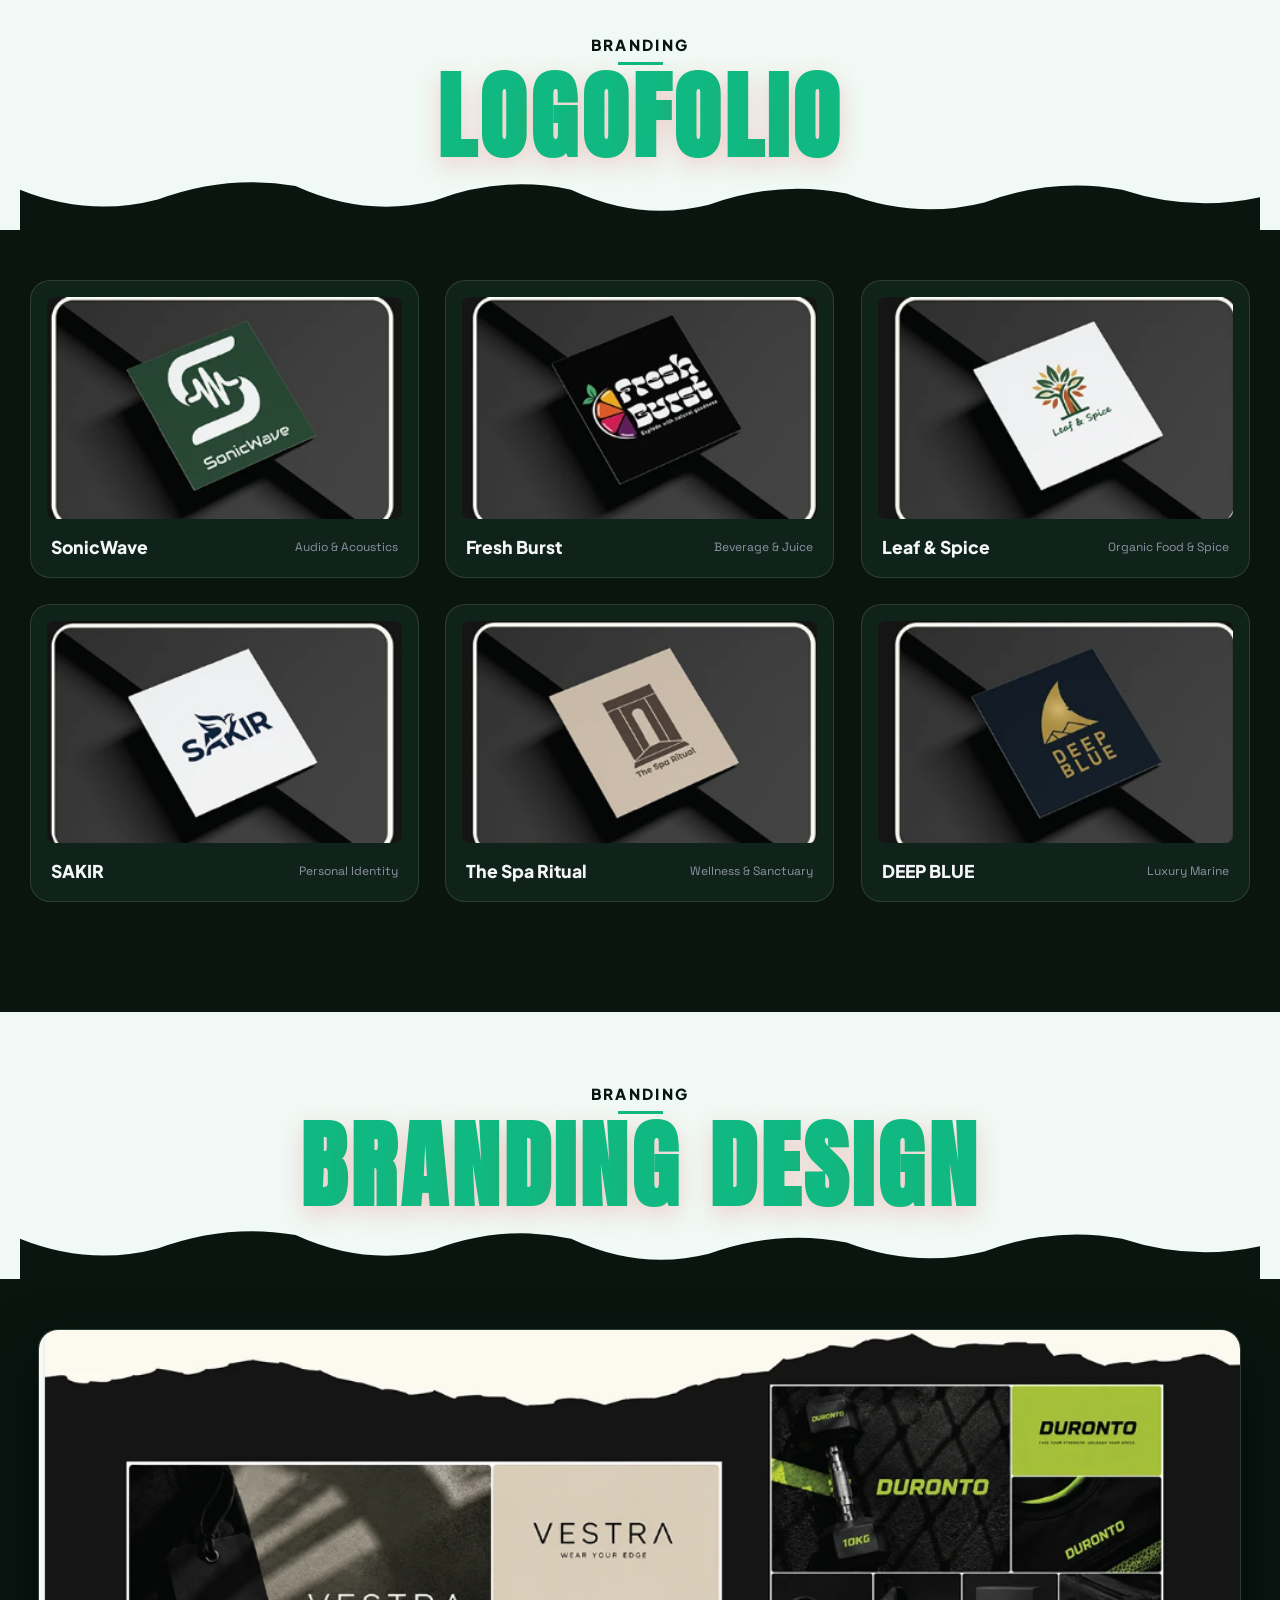
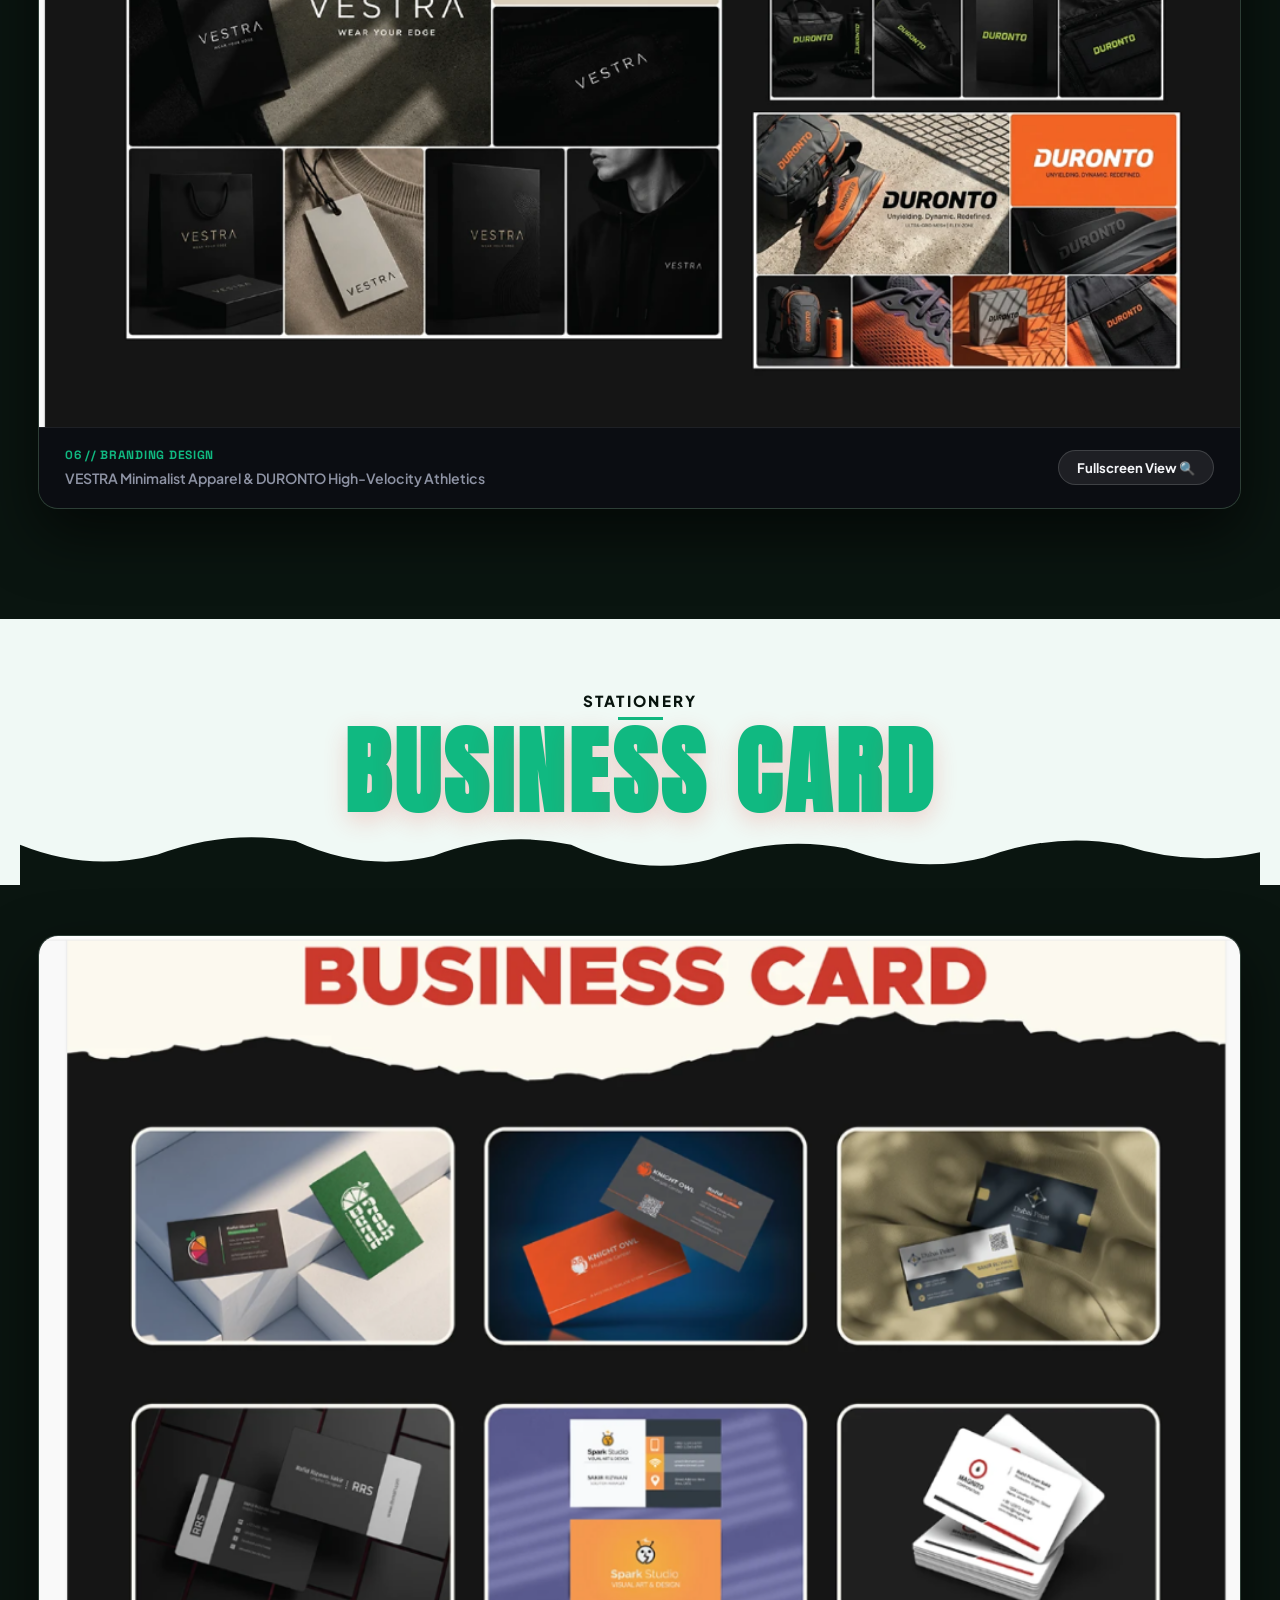
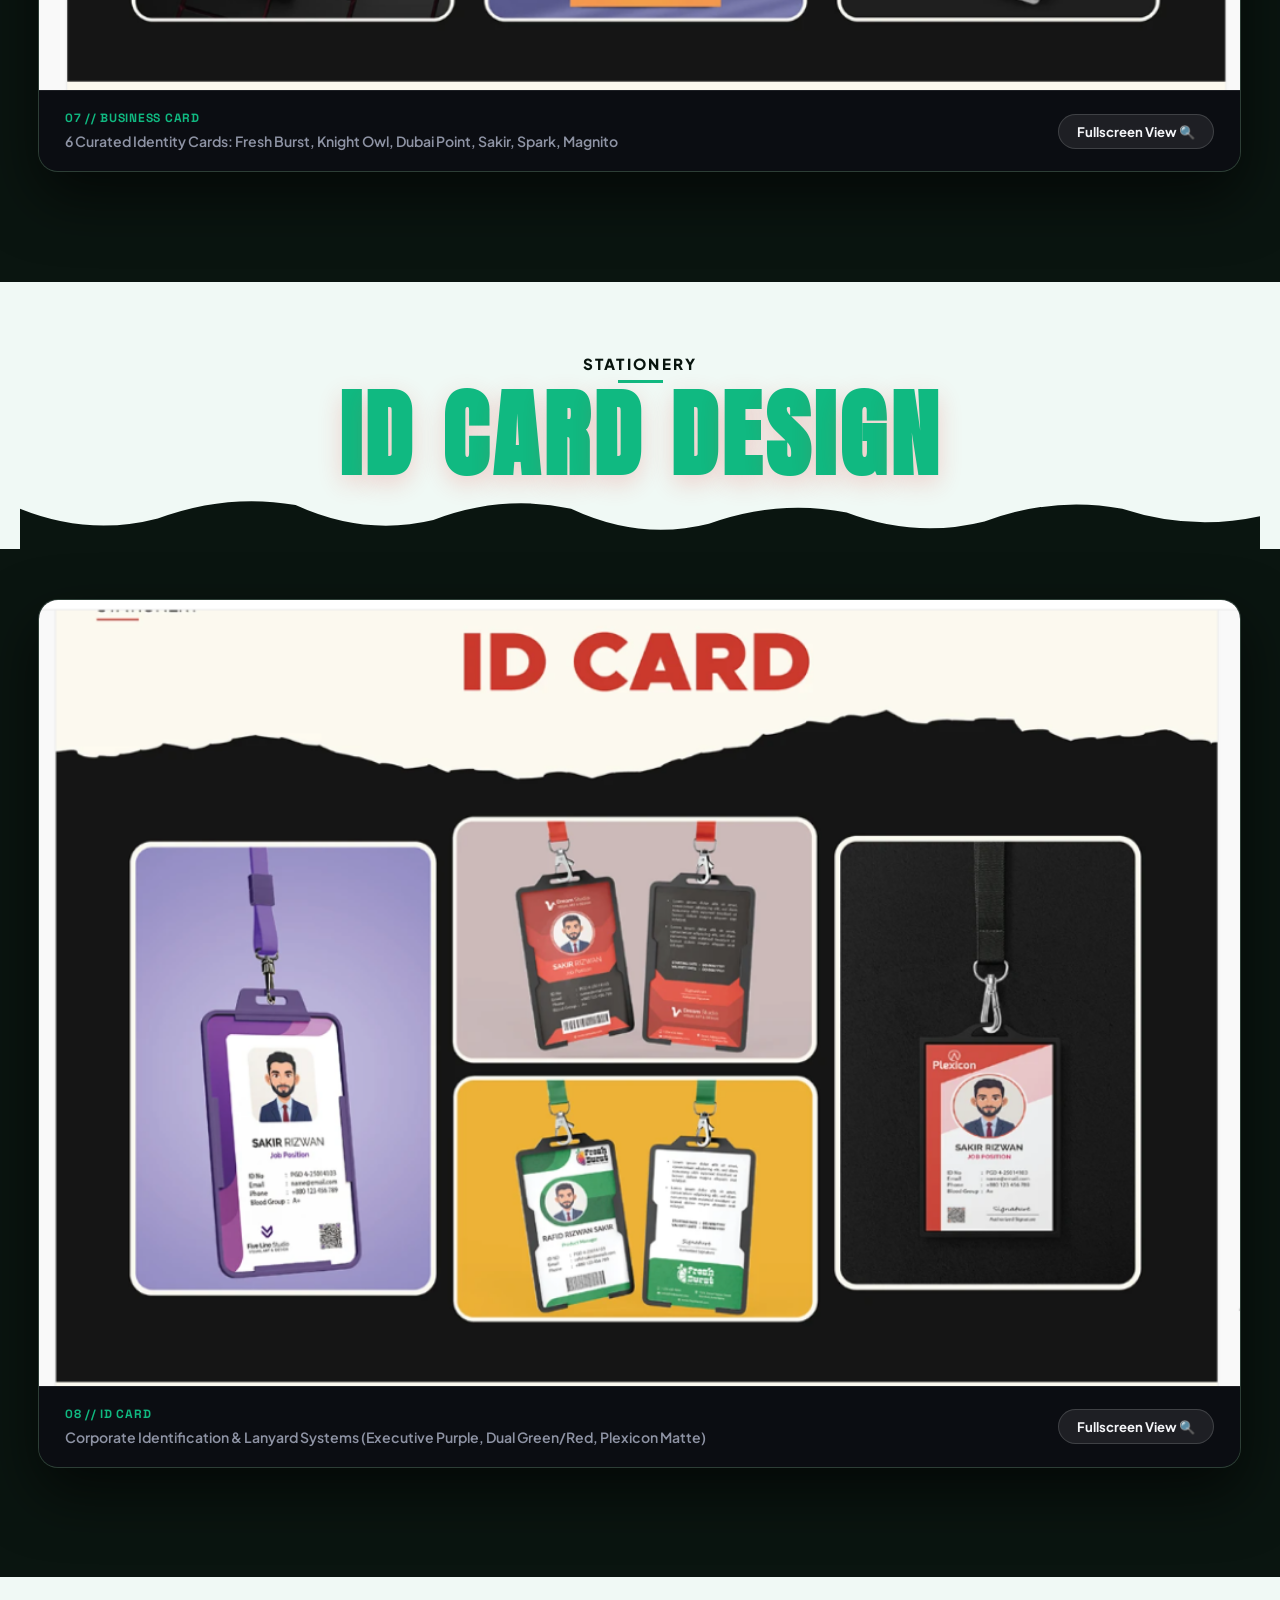
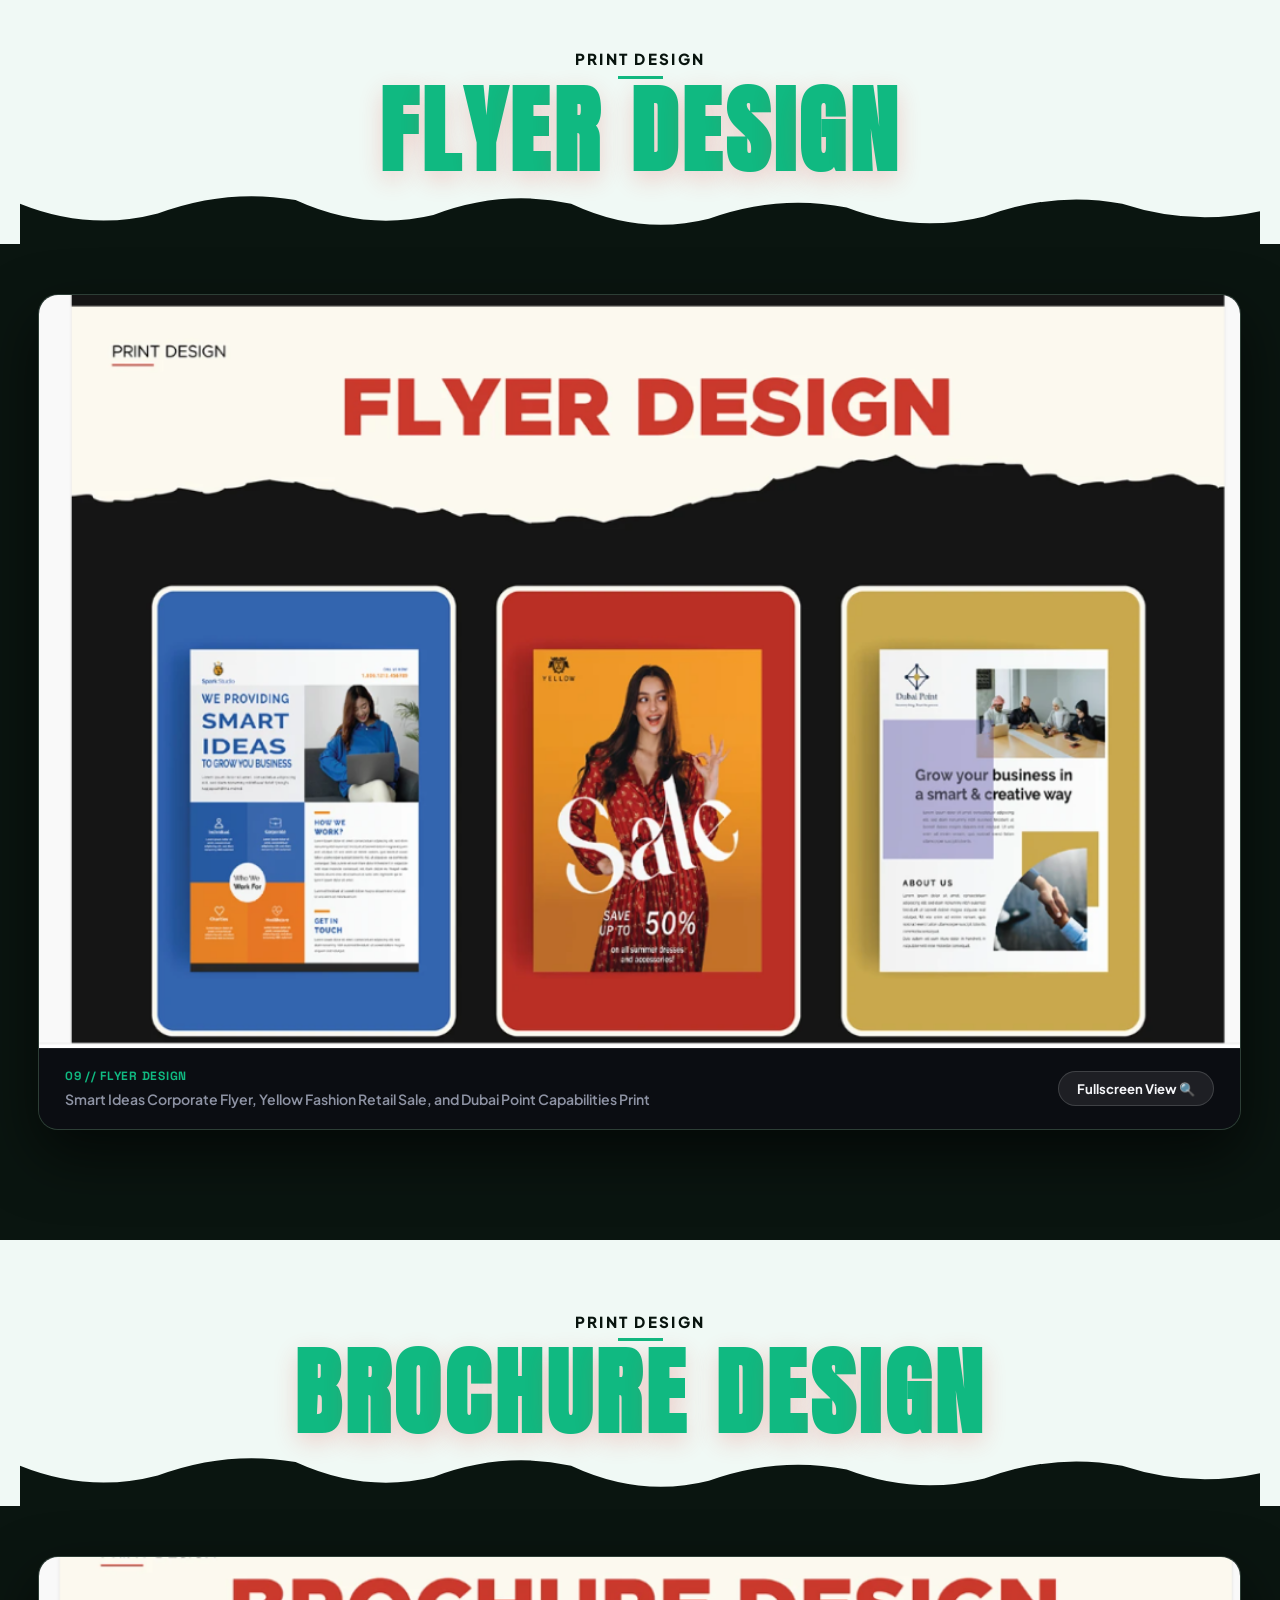
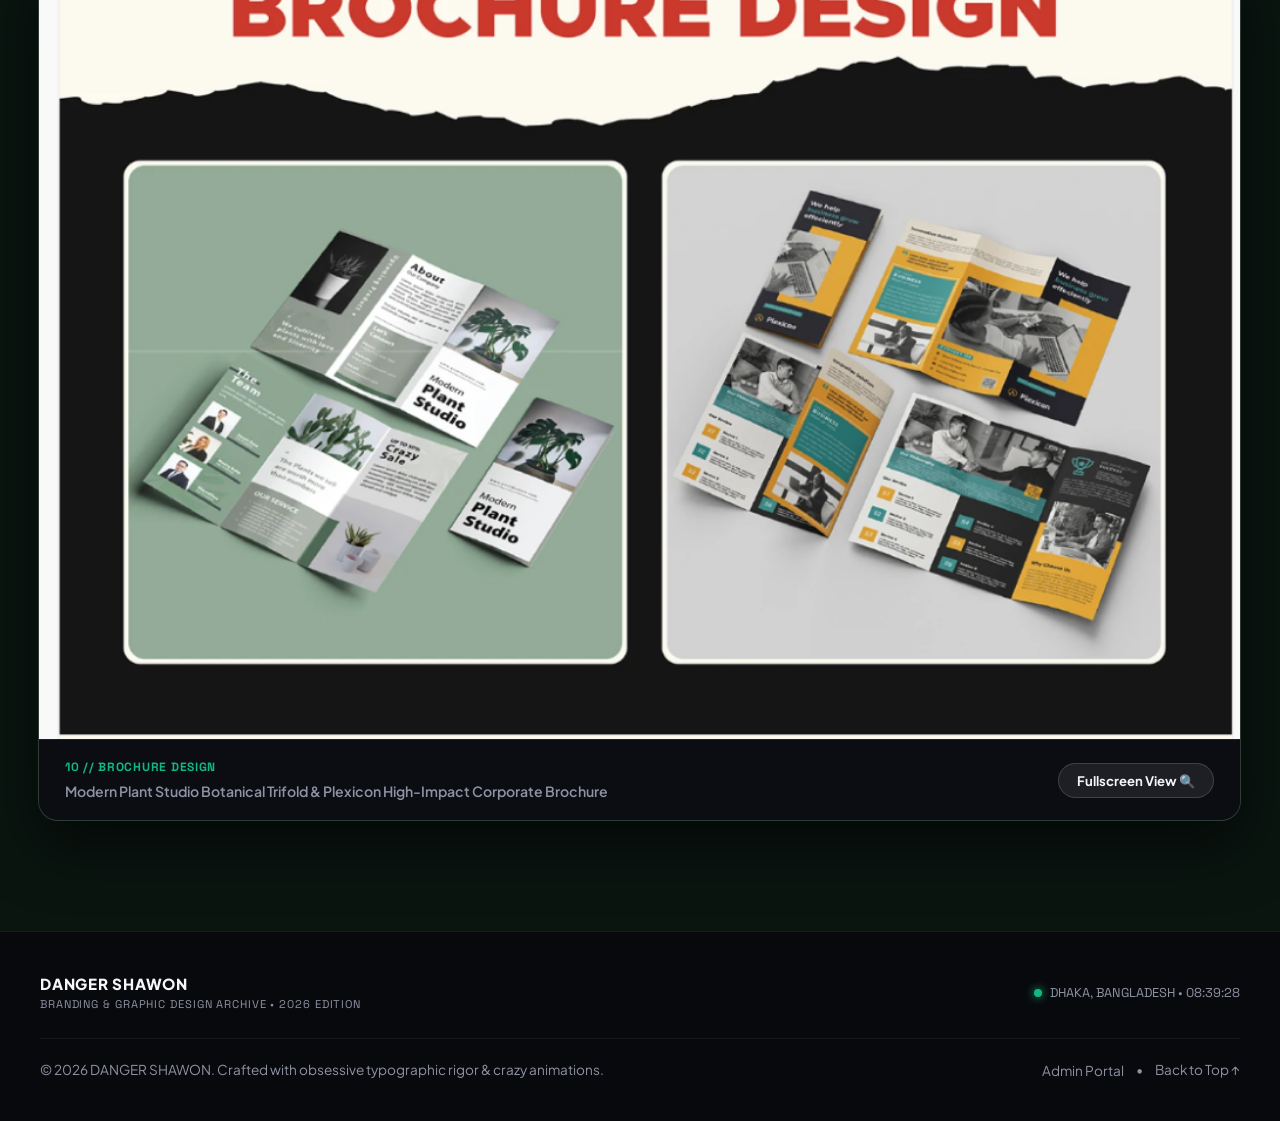
==== commit f69b7b19: "Deploy Danger Shawon Portfolio 2026 with interactive 10-slide showcase, admin control center, and au" ====
--- a/index.html
+++ b/index.html
@@ -1,1320 +1,1649 @@
 <!DOCTYPE html>
-<html lang="en">
+<html lang="en" data-theme="dark">
+
 <head>
   <meta charset="UTF-8" />
-  <meta name="viewport" content="width=device-width, initial-scale=1.0, maximum-scale=1.0, user-scalable=no" />
-  <title>For My LAMIYA Pakhi ❤️ | Tree of Love</title>
-  
-  <!-- Google Fonts: Romantic Cursive & Clean Modern Body -->
-  <link rel="preconnect" href="https://fonts.googleapis.com">
-  <link rel="preconnect" href="https://fonts.gstatic.com" crossorigin>
-  <link href="https://fonts.googleapis.com/css2?family=Dancing+Script:wght@600;700&family=Great+Vibes&family=Outfit:wght@300;400;500;600;700&family=Playfair+Display:ital,wght@0,600;1,400&display=swap" rel="stylesheet">
-
-  <style>
-    :root {
-      --primary: #ff4071;
-      --primary-glow: rgba(255, 64, 113, 0.45);
-      --secondary: #ff758f;
-      --bg-gradient: linear-gradient(135deg, #fff0f3 0%, #ffe5ec 50%, #fde2e4 100%);
-      --glass-bg: rgba(255, 255, 255, 0.82);
-      --glass-border: rgba(255, 182, 193, 0.4);
-      --text-main: #3d1c24;
-      --text-muted: #7a4e58;
-      --accent-gold: #e29578;
-    }
-
-    *, *::before, *::after {
-      box-sizing: border-box;
-      margin: 0;
-      padding: 0;
-      -webkit-tap-highlight-color: transparent;
-    }
-
-    body {
-      min-height: 100vh;
-      min-height: -webkit-fill-available;
-      background: var(--bg-gradient);
-      font-family: 'Outfit', sans-serif;
-      color: var(--text-main);
-      overflow-x: hidden;
-      position: relative;
-      display: flex;
-      flex-direction: column;
-    }
-
-    /* Ambient Floating Background Hearts */
-    .ambient-hearts {
-      position: fixed;
-      top: 0;
-      left: 0;
-      width: 100vw;
-      height: 100vh;
-      pointer-events: none;
-      z-index: 1;
-      overflow: hidden;
-    }
-
-    .ambient-heart {
-      position: absolute;
-      color: rgba(255, 105, 180, 0.22);
-      user-select: none;
-      animation: floatUp 14s linear infinite;
-    }
-
-    @keyframes floatUp {
-      0% {
-        transform: translateY(105vh) scale(0.6) rotate(0deg);
-        opacity: 0;
-      }
-      15% {
-        opacity: 0.8;
-      }
-      85% {
-        opacity: 0.8;
-      }
-      100% {
-        transform: translateY(-10vh) scale(1.1) rotate(45deg);
-        opacity: 0;
-      }
-    }
-
-    /* Top Navigation / Controls Bar */
-    header {
-      position: fixed;
-      top: 0;
-      left: 0;
-      right: 0;
-      height: 64px;
-      padding: 0 1.5rem;
-      display: flex;
-      align-items: center;
-      justify-content: space-between;
-      z-index: 50;
-      background: rgba(255, 255, 255, 0.4);
-      backdrop-filter: blur(12px);
-      -webkit-backdrop-filter: blur(12px);
-      border-bottom: 1px solid var(--glass-border);
-    }
-
-    .brand {
-      display: flex;
-      align-items: center;
-      gap: 8px;
-      font-family: 'Dancing Script', cursive;
-      font-size: 1.65rem;
-      font-weight: 700;
-      color: var(--primary);
-      text-shadow: 0 2px 8px var(--primary-glow);
-    }
-
-    .brand .heart-icon {
-      animation: heartbeat 1.4s ease-in-out infinite;
-      display: inline-block;
-    }
-
-    @keyframes heartbeat {
-      0%, 100% { transform: scale(1); }
-      14% { transform: scale(1.25); }
-      28% { transform: scale(1); }
-      42% { transform: scale(1.25); }
-      70% { transform: scale(1); }
-    }
-
-    .nav-actions {
-      display: flex;
-      align-items: center;
-      gap: 12px;
-    }
-
-    /* Vinyl Record Music Toggle Button */
-    .music-btn {
-      background: var(--glass-bg);
-      border: 1px solid var(--glass-border);
-      border-radius: 50px;
-      padding: 6px 14px 6px 8px;
-      display: flex;
-      align-items: center;
-      gap: 8px;
-      cursor: pointer;
-      box-shadow: 0 4px 15px rgba(255, 64, 113, 0.15);
-      transition: all 0.3s cubic-bezier(0.175, 0.885, 0.32, 1.275);
-    }
-
-    .music-btn:hover {
-      transform: scale(1.05);
-      box-shadow: 0 6px 20px rgba(255, 64, 113, 0.25);
-    }
-
-    .disc-icon {
-      width: 28px;
-      height: 28px;
-      border-radius: 50%;
-      background: radial-gradient(circle, #333 20%, #111 60%, #ff4071 61%, #111 65%, #222 100%);
-      box-shadow: 0 2px 6px rgba(0,0,0,0.3);
-      position: relative;
-      display: flex;
-      align-items: center;
-      justify-content: center;
-      font-size: 11px;
-      color: #fff;
-    }
-
-    .disc-icon.playing {
-      animation: spin 3s linear infinite;
-    }
-
-    @keyframes spin {
-      100% { transform: rotate(360deg); }
-    }
-
-    .music-label {
-      font-size: 0.85rem;
-      font-weight: 500;
-      color: var(--text-main);
-    }
-
-    /* Main Container Layout */
-    main {
-      flex: 1;
-      width: 100%;
-      max-width: 1300px;
-      margin: 64px auto 0;
-      padding: 1rem;
-      display: grid;
-      grid-template-columns: 1fr;
-      position: relative;
-      z-index: 10;
-      align-items: center;
-    }
-
-    /* Responsive 2-Column on Desktop (PC) */
-    @media (min-width: 900px) {
-      main {
-        grid-template-columns: 1.05fr 1fr;
-        padding: 2rem 2.5rem;
-        min-height: calc(100vh - 64px);
-      }
-    }
-
-    /* Canvas Section */
-    .canvas-container {
-      width: 100%;
-      display: flex;
-      flex-direction: column;
-      align-items: center;
-      justify-content: center;
-      position: relative;
-      order: 1;
-    }
-
-    @media (min-width: 900px) {
-      .canvas-container {
-        order: 2;
-      }
-    }
-
-    #loveCanvas {
-      width: 100%;
-      max-width: 600px;
-      height: auto;
-      aspect-ratio: 1 / 1.08;
-      display: block;
-      border-radius: 24px;
-      background: transparent;
-      cursor: pointer;
-    }
-
-    /* Interactive "Click to Bloom" Seed Overlay Button */
-    .start-prompt {
-      position: absolute;
-      top: 50%;
-      left: 50%;
-      transform: translate(-50%, -50%);
-      display: flex;
-      flex-direction: column;
-      align-items: center;
-      gap: 12px;
-      cursor: pointer;
-      z-index: 25;
-      padding: 20px 28px;
-      border-radius: 28px;
-      background: rgba(255, 255, 255, 0.88);
-      backdrop-filter: blur(16px);
-      -webkit-backdrop-filter: blur(16px);
-      border: 2px solid rgba(255, 105, 180, 0.4);
-      box-shadow: 0 15px 35px rgba(255, 64, 113, 0.25);
-      transition: all 0.4s cubic-bezier(0.175, 0.885, 0.32, 1.275);
-      text-align: center;
-    }
-
-    .start-prompt:hover {
-      transform: translate(-50%, -50%) scale(1.06);
-      box-shadow: 0 20px 45px rgba(255, 64, 113, 0.35);
-    }
-
-    .seed-heart-pulsing {
-      width: 58px;
-      height: 58px;
-      background: linear-gradient(135deg, #ff4071, #ff758f);
-      border-radius: 50%;
-      display: flex;
-      align-items: center;
-      justify-content: center;
-      font-size: 28px;
-      color: #fff;
-      box-shadow: 0 0 25px var(--primary-glow);
-      animation: heartbeat 1.2s ease-in-out infinite;
-    }
-
-    .start-prompt h3 {
-      font-family: 'Dancing Script', cursive;
-      font-size: 1.8rem;
-      color: var(--primary);
-      margin: 0;
-    }
-
-    .start-prompt p {
-      font-size: 0.85rem;
-      color: var(--text-muted);
-      margin: 0;
-      font-weight: 500;
-    }
-
-    /* Content & Story Letter Section */
-    .story-card {
-      background: var(--glass-bg);
-      backdrop-filter: blur(16px);
-      -webkit-backdrop-filter: blur(16px);
-      border: 1px solid var(--glass-border);
-      border-radius: 28px;
-      padding: 2rem 2.2rem;
-      box-shadow: 0 20px 45px rgba(255, 105, 180, 0.12);
-      display: flex;
-      flex-direction: column;
-      gap: 1.5rem;
-      order: 2;
-      position: relative;
-      overflow: hidden;
-      margin-top: 1rem;
-    }
-
-    @media (min-width: 900px) {
-      .story-card {
-        order: 1;
-        margin-top: 0;
-        padding: 2.5rem 3rem;
-      }
-    }
-
-    /* Decorative Ribbon / Badge */
-    .story-badge {
-      align-self: flex-start;
-      display: inline-flex;
-      align-items: center;
-      gap: 6px;
-      background: linear-gradient(135deg, rgba(255, 64, 113, 0.12), rgba(255, 117, 143, 0.15));
-      border: 1px solid rgba(255, 64, 113, 0.25);
-      padding: 6px 14px;
-      border-radius: 30px;
-      font-size: 0.82rem;
-      font-weight: 600;
-      color: var(--primary);
-      text-transform: uppercase;
-      letter-spacing: 0.8px;
-    }
-
-    .story-title {
-      font-family: 'Great Vibes', cursive;
-      font-size: 2.8rem;
-      color: var(--primary);
-      line-height: 1.1;
-      text-shadow: 0 2px 10px rgba(255, 64, 113, 0.15);
-    }
-
-    @media (min-width: 600px) {
-      .story-title {
-        font-size: 3.4rem;
-      }
-    }
-
-    /* Typewriter Letter Box */
-    .letter-box {
-      font-size: 1.05rem;
-      line-height: 1.8;
-      color: #4a2830;
-      min-height: 180px;
-      font-family: 'Playfair Display', Georgia, serif;
-      position: relative;
-    }
-
-    .letter-paragraph {
-      margin-bottom: 0.85rem;
-      opacity: 0;
-      transform: translateY(6px);
-      transition: opacity 0.5s ease, transform 0.5s ease;
-    }
-
-    .letter-paragraph.visible {
-      opacity: 1;
-      transform: translateY(0);
-    }
-
-    .letter-signature {
-      font-family: 'Dancing Script', cursive;
-      font-size: 1.8rem;
-      color: var(--primary);
-      margin-top: 1rem;
-      display: block;
-      opacity: 0;
-      transform: translateY(6px);
-      transition: opacity 0.6s ease 0.3s, transform 0.6s ease 0.3s;
-    }
-
-    .letter-signature.visible {
-      opacity: 1;
-      transform: translateY(0);
-    }
-
-    .typing-cursor {
-      display: inline-block;
-      width: 2px;
-      height: 1.15em;
-      background: var(--primary);
-      vertical-align: middle;
-      margin-left: 2px;
-      animation: blink 0.9s infinite;
-    }
-
-    @keyframes blink {
-      0%, 100% { opacity: 1; }
-      50% { opacity: 0; }
-    }
-
-    /* Love Timer / Clock Counter */
-    .clock-card {
-      background: rgba(255, 255, 255, 0.7);
-      border: 1px solid rgba(255, 182, 193, 0.5);
-      border-radius: 20px;
-      padding: 1.25rem 1.5rem;
-      display: flex;
-      flex-direction: column;
-      gap: 10px;
-      box-shadow: 0 8px 25px rgba(255, 105, 180, 0.08);
-    }
-
-    .clock-heading {
-      display: flex;
-      align-items: center;
-      justify-content: space-between;
-      font-size: 0.88rem;
-      font-weight: 600;
-      color: var(--text-muted);
-    }
-
-    .clock-grid {
-      display: grid;
-      grid-template-columns: repeat(4, 1fr);
-      gap: 8px;
-    }
-
-    .clock-slot {
-      background: #ffffff;
-      border: 1px solid rgba(255, 105, 180, 0.2);
-      border-radius: 14px;
-      padding: 10px 4px;
-      text-align: center;
-      display: flex;
-      flex-direction: column;
-      align-items: center;
-      box-shadow: 0 4px 10px rgba(0,0,0,0.03);
-    }
-
-    .clock-num {
-      font-size: 1.4rem;
-      font-weight: 700;
-      color: var(--primary);
-      font-variant-numeric: tabular-nums;
-      line-height: 1.2;
-    }
-
-    @media (min-width: 600px) {
-      .clock-num {
-        font-size: 1.65rem;
-      }
-    }
-
-    .clock-unit {
-      font-size: 0.68rem;
-      font-weight: 600;
-      text-transform: uppercase;
-      letter-spacing: 0.5px;
-      color: var(--text-muted);
-      margin-top: 3px;
-    }
-
-    /* Action Buttons (Replay & Tap Love) */
-    .card-footer {
-      display: flex;
-      align-items: center;
-      justify-content: space-between;
-      gap: 12px;
-      flex-wrap: wrap;
-    }
-
-    .btn-action {
-      background: linear-gradient(135deg, var(--primary), var(--secondary));
-      color: #fff;
-      border: none;
-      border-radius: 30px;
-      padding: 10px 22px;
-      font-size: 0.92rem;
-      font-weight: 600;
-      display: inline-flex;
-      align-items: center;
-      gap: 8px;
-      cursor: pointer;
-      box-shadow: 0 8px 20px var(--primary-glow);
-      transition: all 0.3s cubic-bezier(0.175, 0.885, 0.32, 1.275);
-    }
-
-    .btn-action:hover {
-      transform: translateY(-2px) scale(1.03);
-      box-shadow: 0 12px 28px var(--primary-glow);
-    }
-
-    .btn-action:active {
-      transform: translateY(0) scale(0.98);
-    }
-
-    .btn-secondary {
-      background: rgba(255, 255, 255, 0.9);
-      color: var(--text-main);
-      border: 1px solid var(--glass-border);
-      box-shadow: 0 4px 12px rgba(0,0,0,0.05);
-    }
-
-    .btn-secondary:hover {
-      background: #fff;
-      color: var(--primary);
-      box-shadow: 0 6px 16px rgba(255, 64, 113, 0.15);
-    }
-
-    /* Interactive Click Sparks (Floating Hearts on Click) */
-    .click-heart {
-      position: fixed;
-      pointer-events: none;
-      z-index: 9999;
-      animation: burstUp 1s ease-out forwards;
-      user-select: none;
-    }
-
-    @keyframes burstUp {
-      0% {
-        transform: translate(-50%, -50%) scale(0.5);
-        opacity: 1;
-      }
-      100% {
-        transform: translate(calc(-50% + var(--dx)), calc(-50% + var(--dy))) scale(1.4);
-        opacity: 0;
-      }
-    }
-
-    /* Touch Helper Footer Note */
-    .mobile-tip {
-      text-align: center;
-      font-size: 0.8rem;
-      color: var(--text-muted);
-      margin: 1.5rem auto 1rem;
-      position: relative;
-      z-index: 10;
-    }
-  </style>
+  <meta name="viewport" content="width=device-width, initial-scale=1.0" />
+  <title>DANGER SHAWON — Graphic Designer &amp; Brand Identity Portfolio 2026</title>
+
+  <meta name="description"
+    content="Official Portfolio of Danger Shawon. Graphic Designer specializing in Brand Identity, Logofolio, Business Cards, Packaging Design, ID Cards, Flyers, and Brochures." />
+  <meta name="keywords"
+    content="Danger Shawon, Graphic Designer, Dinajpur Bangladesh, Logofolio 2026, Behance Portfolio, Brand Identity, Branding Design, Business Card, ID Card, Flyer Design, Brochure Design" />
+  <meta name="author" content="DANGER SHAWON" />
+
+  <!-- Open Graph / Social Sharing -->
+  <meta property="og:type" content="website" />
+  <meta property="og:title" content="DANGER SHAWON — Portfolio 2026" />
+  <meta property="og:description"
+    content="Explore selected brand identity systems, logofolio, business cards, flyers, brochures, and packaging architecture." />
+  <meta property="og:image" content="./assets/images/slide-1-hero.png" />
+
+  <!-- Google Fonts: Anton, Caveat, Outfit, Plus Jakarta Sans, Syne, Space Grotesk -->
+  <link rel="preconnect" href="https://fonts.googleapis.com" />
+  <link rel="preconnect" href="https://fonts.gstatic.com" crossorigin />
+  <link
+    href="https://fonts.googleapis.com/css2?family=Anton&family=Caveat:wght@600;700&family=Outfit:wght@300;400;500;600;700;800&family=Plus+Jakarta+Sans:wght@500;600;700;800&family=Space+Grotesk:wght@500;700&family=Syne:wght@700;800&display=swap"
+    rel="stylesheet" />
+
+  <!-- Main Stylesheet -->
+  <link rel="stylesheet" href="./assets/css/style.css" />
 </head>
+
 <body>
 
-  <!-- Ambient Floating Background Hearts -->
-  <div class="ambient-hearts" id="ambientHearts"></div>
-
-  <!-- Audio Player (Indila - Love Story) -->
-  <audio id="loveAudio" loop preload="auto">
-    <source src="love_story_indila.m4a" type="audio/mp4">
-    <source src="love_story_full.m4a" type="audio/mp4">
-    <source src="music.mp3" type="audio/mp3">
-  </audio>
-
-  <!-- Top Header Navigation -->
-  <header>
-    <div class="brand">
-      <span class="heart-icon">❤️</span>
-      <span>My LAMIYA Pakhi</span>
-    </div>
-
-    <div class="nav-actions">
-      <!-- Track Switcher & Music Toggle -->
-      <select id="trackSelector" style="background: var(--glass-bg); border: 1px solid var(--glass-border); border-radius: 20px; padding: 5px 10px; font-size: 0.8rem; font-family: inherit; color: var(--text-main); cursor: pointer; outline: none;">
-        <option value="love_story_indila.m4a">🎵 Indila - Love Story (Short Edit)</option>
-        <option value="love_story_full.m4a">🎵 Indila - Love Story (Full Song)</option>
-        <option value="music.mp3">🎹 Romantic Piano</option>
-      </select>
-
-      <button class="music-btn" id="musicToggle" title="Play / Pause Music">
-        <div class="disc-icon" id="discIcon">♪</div>
-        <span class="music-label" id="musicLabel">Music: Off</span>
-      </button>
+  <!-- Scroll Progress Indicator -->
+  <div id="scroll-progress"></div>
+
+  <!-- Audio feedback status indicator -->
+  <div id="audio-pill" class="audio-pill" aria-hidden="true">
+    <span class="audio-wave"></span>
+    <span class="audio-wave"></span>
+    <span class="audio-wave"></span>
+  </div>
+
+  <!-- Floating Slide Indicator (Right side dots 01-09) -->
+  <nav class="slide-nav-tracker" aria-label="Slide Navigation">
+    <a href="#slide-1" class="tracker-dot active" data-slide="1" title="01. Hero Portfolio"><span
+        class="tracker-tooltip">01. Hero</span></a>
+    <a href="#slide-2" class="tracker-dot" data-slide="2" title="02. About Sakir"><span class="tracker-tooltip">02.
+        About</span></a>
+    <a href="#slide-3" class="tracker-dot" data-slide="3" title="03. Skills &amp; Contact"><span
+        class="tracker-tooltip">03. Skills &amp; Bento</span></a>
+    <a href="#slide-5" class="tracker-dot" data-slide="5" title="04. Logofolio"><span class="tracker-tooltip">04.
+        Logofolio</span></a>
+    <a href="#slide-6" class="tracker-dot" data-slide="6" title="05. Branding Design"><span class="tracker-tooltip">05.
+        Branding</span></a>
+    <a href="#slide-7" class="tracker-dot" data-slide="7" title="06. Business Card"><span class="tracker-tooltip">06.
+        Business Card</span></a>
+    <a href="#slide-8" class="tracker-dot" data-slide="8" title="07. ID Card"><span class="tracker-tooltip">07. ID
+        Card</span></a>
+    <a href="#slide-9" class="tracker-dot" data-slide="9" title="08. Flyer Design"><span class="tracker-tooltip">08.
+        Flyer</span></a>
+    <a href="#slide-10" class="tracker-dot" data-slide="10" title="09. Brochure Design"><span
+        class="tracker-tooltip">09. Brochure</span></a>
+    <span id="tracker-extra-dots"></span>
+  </nav>
+
+  <!-- ==========================================================================
+       Top Navigation Bar (Removed per user request)
+       ========================================================================== -->
+  <header class="navbar" role="banner" style="display: none !important;">
+    <div class="navbar-container">
+      <!-- Brand Monogram -->
+      <a href="#slide-1" class="brand-logo" aria-label="Rafid Rizwan Sakir Home">
+        <div class="logo-badge">S</div>
+        <div class="brand-text">
+          <span class="brand-name" id="nav-brand-name">RAFID RIZWAN SAKIR</span>
+          <span class="brand-sub" id="nav-brand-sub">PORTFOLIO '26</span>
+        </div>
+      </a>
+
+      <!-- Primary Nav Links -->
+      <nav aria-label="Main Navigation">
+        <ul class="nav-menu">
+          <li><a href="#slide-1" class="nav-link">01. Hero</a></li>
+          <li><a href="#slide-2" class="nav-link">02. About</a></li>
+          <li><a href="#slide-3" class="nav-link">03. Skills</a></li>
+          <li><a href="#slide-5" class="nav-link">04. Logofolio</a></li>
+          <li><a href="#slide-6" class="nav-link">05. Branding</a></li>
+          <li><a href="#slide-7" class="nav-link">06. Cards</a></li>
+          <li><a href="#slide-8" class="nav-link">07. ID</a></li>
+          <li><a href="#slide-9" class="nav-link">08. Flyer</a></li>
+          <li><a href="#slide-10" class="nav-link">09. Brochure</a></li>
+          <li><button id="nav-contents-btn" class="nav-contents-btn" type="button" title="View Contents Directory">📑
+              Contents</button></li>
+        </ul>
+      </nav>
+
+      <!-- Action Controls -->
+      <div class="nav-actions">
+        <!-- Sound FX Toggle -->
+        <button id="sound-toggle-btn" class="icon-btn" title="Toggle Interaction Sounds"
+          aria-label="Toggle interaction sound effects">
+          <svg width="18" height="18" viewBox="0 0 24 24" fill="none" stroke="currentColor" stroke-width="2">
+            <polygon points="11 5 6 9 2 9 2 15 6 15 11 19 11 5"></polygon>
+            <path d="M19.07 4.93a10 10 0 0 1 0 14.14M15.54 8.46a5 5 0 0 1 0 7.07"></path>
+          </svg>
+        </button>
+
+        <!-- Behance Profile Link -->
+        <a id="nav-behance-link" href="https://www.behance.net/rrsakir" target="_blank" rel="noopener noreferrer"
+          class="btn-behance" aria-label="View on Behance">
+          <svg width="15" height="15" viewBox="0 0 24 24" fill="currentColor">
+            <path
+              d="M22 7h-7v-2h7v2zm1.726 10c-.442 1.297-2.029 3-5.101 3-4.101 0-5.625-3.328-5.625-5.969 0-3.375 2.125-6.031 5.625-6.031 3.969 0 5.375 3.031 5.375 6.031 0 .375-.031.75-.047 1.031h-8.062c.078 2.016 1.453 3.094 3.125 3.094 1.453 0 2.375-.797 2.709-1.156l2.006 1zm-5.062-6.094c-.031-1.359-.781-2.125-2.062-2.125-1.281 0-2.125.844-2.297 2.125h4.359zm-13.664-5.906h4.844c2.203 0 3.75 1.156 3.75 3.094 0 1.344-.75 2.344-1.859 2.781 1.453.469 2.266 1.688 2.266 3.141 0 2.297-1.781 3.984-4.297 3.984h-4.703v-13zm2.5 5.094h2.047c.922 0 1.625-.469 1.625-1.406 0-.875-.703-1.359-1.625-1.359h-2.047v2.766zm0 5.438h2.328c1.062 0 1.844-.547 1.844-1.625 0-1.047-.781-1.578-1.844-1.578h-2.328v3.203z" />
+          </svg>
+          <span>Behance</span>
+        </a>
+
+        <!-- Admin Portal Trigger Button (Locked by default, user-only) -->
+        <button id="admin-trigger-btn" class="admin-trigger-pill" title="Admin Portal (Ctrl+Shift+A)"
+          aria-label="Open Admin Edit Panel">
+          <svg width="15" height="15" viewBox="0 0 24 24" fill="none" stroke="currentColor" stroke-width="2.5">
+            <rect x="3" y="11" width="18" height="11" rx="2" ry="2"></rect>
+            <path d="M7 11V7a5 5 0 0 1 10 0v4"></path>
+          </svg>
+          <span class="admin-label">Admin</span>
+        </button>
+      </div>
     </div>
   </header>
 
-  <!-- Main Content Layout -->
-  <main>
-    <!-- Left Column: Story, Letter & Love Clock -->
-    <section class="story-card">
-      <div class="story-badge">
-        <span>✨</span>
-        <span>My Forever Love</span>
-      </div>
-
-      <h1 class="story-title">For My LAMIYA Pakhi ❤️</h1>
-
-      <!-- Typewriter Text Container -->
-      <div class="letter-box" id="letterBox">
-        <!-- Content will be typed out dynamically -->
-        <span class="typing-cursor" id="cursor"></span>
-      </div>
-
-      <!-- Live Love Timer Clock -->
-      <div class="clock-card" id="clockBox">
-        <div class="clock-heading">
-          <span>💖 Loved Every Second</span>
-          <span style="font-size: 0.78rem; opacity: 0.8;">Since Our Day</span>
-        </div>
-        <div class="clock-grid">
-          <div class="clock-slot">
-            <span class="clock-num" id="daysVal">0</span>
-            <span class="clock-unit">Days</span>
-          </div>
-          <div class="clock-slot">
-            <span class="clock-num" id="hoursVal">00</span>
-            <span class="clock-unit">Hours</span>
-          </div>
-          <div class="clock-slot">
-            <span class="clock-num" id="minutesVal">00</span>
-            <span class="clock-unit">Mins</span>
-          </div>
-          <div class="clock-slot">
-            <span class="clock-num" id="secondsVal">00</span>
-            <span class="clock-unit">Secs</span>
-          </div>
-        </div>
-      </div>
-
-      <!-- Action Buttons -->
-      <div class="card-footer">
-        <button class="btn-action" id="sendHeartBtn">
-          <span>Send Love</span>
-          <span>❤️</span>
-        </button>
-        <button class="btn-action btn-secondary" id="replayBtn" title="Re-bloom the Love Tree">
-          <span>Replay Tree</span>
-          <span>🌸</span>
-        </button>
+  <!-- ==========================================================================
+       MAIN CONTENT CONTAINER
+       ========================================================================== -->
+  <main id="main-content">
+
+    <!-- ========================================================================
+         SLIDE 1: HERO SECTION (PORTFOLIO 2026)
+         ======================================================================== -->
+    <section id="slide-1" class="slide-section hero-slide" data-slide-index="1" aria-label="Slide 1: Portfolio Hero">
+      <div class="slide-viewport">
+        <!-- Top Behance Style Header Bar -->
+        <div class="hero-top-bar">
+          <div class="hero-bar-left">
+            <span class="hero-bar-action"><svg width="14" height="14" viewBox="0 0 24 24" fill="currentColor">
+                <path d="M4 4h7v7H4zm0 9h7v7H4zm9-9h7v7h-7zm0 9h7v7h-7z" />
+              </svg> More Like This</span>
+            <span class="hero-bar-action"><svg width="14" height="14" viewBox="0 0 24 24" fill="none"
+                stroke="currentColor" stroke-width="2">
+                <path d="M19 21l-7-5-7 5V5a2 2 0 0 1 2-2h10a2 2 0 0 1 2 2z"></path>
+              </svg> Save</span>
+            <span class="hero-bar-action"><svg width="14" height="14" viewBox="0 0 24 24" fill="none"
+                stroke="currentColor" stroke-width="2">
+                <path d="M10 13a5 5 0 0 0 7.54.54l3-3a5 5 0 0 0-7.07-7.07l-1.72 1.71"></path>
+                <path d="M14 11a5 5 0 0 0-7.54-.54l-3 3a5 5 0 0 0 7.07 7.07l1.71-1.71"></path>
+              </svg> Permalink</span>
+          </div>
+          <div class="hero-bar-right">
+            <span class="hero-author-text" id="hero-designer-name">DANGER SHAWON</span>
+            <span class="hero-year-tag" id="hero-year-text">2026</span>
+          </div>
+        </div>
+
+        <!-- Hero Canvas Container (Interactive layers + 3D Parallax) -->
+        <div class="hero-stage" id="hero-stage">
+          <div class="hero-ambient-glow"></div>
+
+          <!-- Graphic Designer Eyebrow Script -->
+          <div class="hero-eyebrow-wrapper">
+            <span class="hero-script-tag" id="hero-eyebrow-text">Graphic Designer</span>
+          </div>
+
+          <!-- Main Typography with Torn Paper Reveal Banner -->
+          <div class="hero-title-container">
+            <div class="scotch-tape tape-top-left" aria-hidden="true"></div>
+
+            <div class="hero-typography">
+              <span class="letter">P</span>
+              <span class="letter">U</span>
+              <span class="letter">R</span>
+              <span class="letter">T</span>
+
+              <div class="torn-paper-banner" id="hero-torn-banner">
+                <span class="torn-text" id="hero-torn-text">FOLIO</span>
+                <div class="paper-rip paper-rip-left"></div>
+                <div class="paper-rip paper-rip-right"></div>
+              </div>
+
+              <span class="letter">O</span>
+              <span class="letter">L</span>
+              <span class="letter">I</span>
+              <span class="letter">O</span>
+            </div>
+
+            <div class="hero-mascot-box" id="hero-mascot-box">
+              <img id="hero-mascot-img" src="./assets/images/hero-mascot.png" alt="Creative Cartoon Mascot"
+                class="mascot-img" />
+              <div class="mascot-sparkle">✦</div>
+            </div>
+
+            <div class="scotch-tape tape-bottom-right" aria-hidden="true"></div>
+          </div>
+
+          <!-- Floating "Sleep design repeat" Sticker Badge -->
+          <div class="floating-sticker-wrapper" id="hero-sticker-wrapper">
+            <div class="sticker-card" id="hero-sticker-card" title="Click or hover to wobble!">
+              <img id="hero-sticker-img" src="./assets/images/hero-sticker.png" alt="Sleep Design Repeat Sticker"
+                class="sticker-img" />
+            </div>
+          </div>
+
+          <!-- Year "2026" Cartoon Bubble Typography -->
+          <div class="hero-year-bubble" id="hero-year-bubble">
+            <span id="hero-year-bubble-text">2026</span>
+          </div>
+
+          <!-- Scroll down indicator hint -->
+          <a href="#slide-2" class="scroll-down-hint" aria-label="Scroll down to About section">
+            <span class="mouse-icon"><span class="mouse-wheel"></span></span>
+            <span class="scroll-text">SCROLL TO DISCOVER</span>
+            <span class="scroll-arrow">↓</span>
+          </a>
+        </div>
       </div>
     </section>
 
-    <!-- Right Column: Blooming Love Tree Canvas -->
-    <section class="canvas-container">
-      <canvas id="loveCanvas" width="600" height="650"></canvas>
-
-      <!-- Center Pulsing Seed (Click/Tap to Start) -->
-      <div class="start-prompt" id="startPrompt">
-        <div class="seed-heart-pulsing">❤️</div>
-        <h3>Grow Our Love Tree</h3>
-        <p>Tap here to bloom for My LAMIYA Pakhi ❤️</p>
+    <!-- ========================================================================
+         TRANSITION: TORN PAPER RIP DIVIDER 1 (Dark to Cream #FCF9EF)
+         ======================================================================== -->
+    <div class="torn-divider-wrapper rip-dark-to-cream" aria-hidden="true">
+      <svg class="torn-divider-svg" viewBox="0 0 1440 60" preserveAspectRatio="none">
+        <path
+          d="M0,0 L1440,0 L1440,42 Q1360,25 1280,45 Q1200,60 1120,35 Q1040,15 960,40 Q880,58 800,28 Q720,10 640,38 Q560,55 480,30 Q400,12 320,40 Q240,58 160,25 Q80,10 0,45 Z"
+          fill="#FCF9EF"></path>
+      </svg>
+    </div>
+
+    <!-- ========================================================================
+         SLIDE 2: ABOUT RAFID RIZWAN SAKIR (Cream Background)
+         ======================================================================== -->
+    <section id="slide-2" class="slide-section about-slide" data-slide-index="2"
+      aria-label="Slide 2: About Rafid Rizwan Sakir">
+      <div class="slide-viewport cream-theme">
+        <div class="about-container">
+
+          <header class="about-header">
+            <h2 class="about-name dynamic-typewriter-target" data-type-prefix="DANGER " data-type-accent="SHAWON">
+              <span id="about-name-prefix">DANGER </span>
+              <span class="text-red" id="about-name-accent">SHAWON</span>
+            </h2>
+            <p class="about-subtitle anim-slide-left" id="about-subtitle-text">
+              GRAPHIC DESIGNER • DINAJPUR, BANGLADESH
+            </p>
+          </header>
+
+          <div class="about-grid">
+            <div class="about-story-col anim-slide-left">
+              <div class="about-paragraphs" id="about-paragraphs-list">
+                <p class="story-p story-lead">I didn't start as a designer.</p>
+                <p class="story-p">I studied Marketing at one of the top universities in Bangladesh.<br />I was taught
+                  how brands think, how markets work, and how business speaks.</p>
+                <p class="story-p">But something was missing. Understanding a brand wasn't enough for me. I wanted to
+                  build its visual soul.</p>
+                <p class="story-p">So I stepped into Design.<br />I took my business foundation, merged it with raw
+                  creativity, and taught myself how to turn complex strategies into clean visual identities.</p>
+                <p class="story-p">I learned the fundamentals,<br />challenged myself, practiced relentlessly,<br />and
+                  slowly built my own visual language.</p>
+                <p class="story-p">Every project you see here represents<br />my commitment to becoming<br />a better
+                  designer—<br />one step at a time.</p>
+              </div>
+
+              <div class="about-quote-box" id="about-quote-box">
+                <p class="handwritten-quote">
+                  Built from <span class="quote-red">curiosity</span>, discipline, and the courage to start.
+                </p>
+                <svg class="handwritten-underline-svg" viewBox="0 0 320 24" fill="none" aria-hidden="true">
+                  <path d="M5,15 Q80,2 160,18 Q240,2 315,12" stroke="#E03126" stroke-width="3" stroke-linecap="round"
+                    fill="none" />
+                </svg>
+              </div>
+            </div>
+
+            <div class="about-photo-col anim-slide-right">
+              <div class="portrait-card" id="portrait-card">
+                <div class="portrait-photo-wrapper">
+                  <img id="about-portrait-img" src="./assets/images/sakir-portrait.png"
+                    alt="Danger Shawon — Graphic Designer" class="portrait-img" />
+                  <div class="portrait-glare"></div>
+                </div>
+                <div class="portrait-badge">
+                  <span class="live-dot"></span>
+                  <span class="badge-role">Dinajpur, BD • Open For Commissions</span>
+                </div>
+              </div>
+            </div>
+          </div>
+
+        </div>
       </div>
     </section>
+
+    <!-- ========================================================================
+         SLIDE 3: SKILLS, TOOLS & CONTACT BENTO GRID (Cream Background)
+         ======================================================================== -->
+    <section id="slide-3" class="slide-section skills-slide" data-slide-index="3"
+      aria-label="Slide 3: Skills, Tools and Contact">
+      <div class="slide-viewport cream-theme">
+        <div class="bento-container">
+
+          <div class="bento-grid">
+            <!-- 1. WHAT I DO -->
+            <div class="bento-card card-what-i-do anim-slide-left" id="card-what-i-do">
+              <div class="card-header">
+                <h3 class="card-title">WHAT I DO</h3>
+                <div class="red-bar"></div>
+              </div>
+              <ul class="bullet-list" id="list-what-i-do">
+                <li>Branding</li>
+                <li>Visual Identity</li>
+                <li>Typography</li>
+                <li>Logo Design</li>
+                <li>Poster Design</li>
+                <li>Packaging Design</li>
+                <li>Social Media Design</li>
+              </ul>
+            </div>
+
+            <!-- 2. SOFT SKILLS -->
+            <div class="bento-card card-soft-skills anim-slide-left" id="card-soft-skills">
+              <div class="card-header">
+                <h3 class="card-title">SOFT SKILLS</h3>
+                <div class="red-bar"></div>
+              </div>
+              <ul class="bullet-list" id="list-soft-skills">
+                <li>Creative Direction</li>
+                <li>Visual Storytelling</li>
+                <li>Attention to Details</li>
+                <li>Problem Solving</li>
+                <li>Adaptability</li>
+                <li>Communication</li>
+              </ul>
+            </div>
+
+            <!-- 3. TOOLS I USE -->
+            <div class="bento-card card-tools anim-slide-right" id="card-tools">
+              <div class="card-header">
+                <h3 class="card-title">TOOLS I USE</h3>
+                <div class="red-bar"></div>
+              </div>
+
+              <div class="tools-subgroup">
+                <div class="tools-subtitle">VISUAL TOOLS</div>
+                <div class="tools-icon-grid" id="grid-visual-tools">
+                  <div class="tool-badge-item" title="Adobe Illustrator">
+                    <div class="tool-icon-box" style="background:#330000; color:#FF9A00; border-color:#FF9A00;">Ai</div>
+                  </div>
+                  <div class="tool-badge-item" title="Adobe Photoshop">
+                    <div class="tool-icon-box" style="background:#001E36; color:#31A8FF; border-color:#31A8FF;">Ps</div>
+                  </div>
+                  <div class="tool-badge-item" title="Affinity / After Effects">
+                    <div class="tool-icon-box" style="background:#1B3624; color:#7EE68D; border-color:#7EE68D;">a</div>
+                  </div>
+                  <div class="tool-badge-item" title="Figma">
+                    <div class="tool-icon-box" style="background:#1E1E1E; color:#F24E1E; border-color:#F24E1E;">
+                      <svg width="18" height="18" viewBox="0 0 24 24" fill="currentColor">
+                        <path
+                          d="M8 2a4 4 0 0 0-4 4 4 4 0 0 0 4 4h4V2H8zm8 0h-4v8h4a4 4 0 1 0 0-8zm-8 8a4 4 0 0 0-4 4 4 4 0 0 0 4 4h4v-8H8zm8 0h-4v8h4a4 4 0 1 0 0-8zm-8 8a4 4 0 0 0-4 4 4 4 0 0 0 4 4 4 4 0 0 0 4-4v-4H8z" />
+                      </svg>
+                    </div>
+                  </div>
+                  <div class="tool-badge-item" title="Canva">
+                    <div class="tool-icon-box"
+                      style="background:#00C4CC; color:#FFFFFF; border-radius:50%; font-size:10px; font-weight:800;">
+                      Canva</div>
+                  </div>
+                  <div class="tool-badge-item" title="PowerPoint">
+                    <div class="tool-icon-box"
+                      style="background:#D24726; color:#FFFFFF; border-radius:6px; font-size:14px; font-weight:800;">P
+                    </div>
+                  </div>
+                </div>
+              </div>
+
+              <div class="tools-divider"></div>
+
+              <div class="tools-subgroup">
+                <div class="tools-subtitle">GEN AI</div>
+                <div class="tools-icon-grid" id="grid-genai-tools">
+                  <div class="tool-badge-item" title="ChatGPT (OpenAI)">
+                    <div class="tool-icon-box tool-chatgpt">
+                      <svg width="22" height="22" viewBox="0 0 24 24" fill="currentColor">
+                        <path d="M22.28 9.68a5.98 5.98 0 0 0-.52-4.96 6.05 6.05 0 0 0-6.51-2.85A6.06 6.06 0 0 0 10.72.63a6.04 6.04 0 0 0-5.78 4.2 6.06 6.06 0 0 0-4.05 2.94 6.04 6.04 0 0 0 .74 7.11 5.98 5.98 0 0 0 .51 4.96 6.05 6.05 0 0 0 6.52 2.85 6.06 6.06 0 0 0 4.52 1.25 6.04 6.04 0 0 0 5.78-4.2 6.06 6.06 0 0 0 4.05-2.94 6.04 6.04 0 0 0-.73-7.12zm-8.32 12.16a4.42 4.42 0 0 1-2.9-1.07l.14-.08 4.83-2.79a.83.83 0 0 0 .42-.72v-6.82l2.05 1.18a.08.08 0 0 1 .05.06v5.82a4.44 4.44 0 0 1-4.59 4.42zm-8.91-4.2a4.42 4.42 0 0 1-.54-3.04l.14.09 4.83 2.79a.83.83 0 0 0 .83 0l5.9-3.41v2.37a.08.08 0 0 1-.03.07l-5.04 2.91a4.44 4.44 0 0 1-6.09-1.78zm-1.46-8.97a4.42 4.42 0 0 1 2.36-1.97v5.74a.83.83 0 0 0 .41.72l5.9 3.41-2.05 1.18a.08.08 0 0 1-.08 0l-5.04-2.91a4.44 4.44 0 0 1-1.5-6.17zm15.42 3.19l-4.83-2.79a.83.83 0 0 0-.83 0l-5.9 3.41V9.11a.08.08 0 0 1 .03-.07l5.04-2.91a4.44 4.44 0 0 1 6.49 4.73zm1.46 8.97a4.42 4.42 0 0 1-2.36 1.97v-5.74a.83.83 0 0 0-.41-.72l-5.9-3.41 2.05-1.18a.08.08 0 0 1 .08 0l5.04 2.91a4.44 4.44 0 0 1 1.5 6.17zm-6.17-5.03l-2.71-1.56 2.71-1.56 2.71 1.56-2.71 1.56z"/>
+                      </svg>
+                    </div>
+                  </div>
+                  <div class="tool-badge-item" title="Google Gemini">
+                    <div class="tool-icon-box tool-gemini">
+                      <svg width="24" height="24" viewBox="0 0 24 24" fill="none">
+                        <defs>
+                          <linearGradient id="gemini-icon-grad" x1="0%" y1="0%" x2="100%" y2="100%">
+                            <stop offset="0%" stop-color="#4285F4"/>
+                            <stop offset="50%" stop-color="#9B51E0"/>
+                            <stop offset="100%" stop-color="#FF5483"/>
+                          </linearGradient>
+                        </defs>
+                        <path d="M12 24C12 17.373 6.627 12 0 12C6.627 12 12 6.627 12 0C12 6.627 17.373 12 24 12C17.373 12 12 17.373 12 24Z" fill="url(#gemini-icon-grad)"/>
+                      </svg>
+                    </div>
+                  </div>
+                  <div class="tool-badge-item" title="Midjourney">
+                    <div class="tool-icon-box tool-midjourney">
+                      <svg width="22" height="22" viewBox="0 0 24 24" fill="none" stroke="#FFFFFF" stroke-width="1.8" stroke-linecap="round" stroke-linejoin="round">
+                        <path d="M3 17l9 5 9-5"/>
+                        <path d="M3 17l9-14 9 14"/>
+                        <path d="M12 3v19"/>
+                        <path d="M7.5 13.5l4.5 2.5 4.5-2.5"/>
+                      </svg>
+                    </div>
+                  </div>
+                  <div class="tool-badge-item" title="Claude / Anthropic">
+                    <div class="tool-icon-box tool-claude">
+                      <svg width="22" height="22" viewBox="0 0 24 24" fill="currentColor">
+                        <path d="M13.8 2.2c-.3 0-.6.2-.7.5l-2.4 6.7-5.8-4.1c-.2-.2-.6-.1-.8.1l-1.8 2.5c-.2.2-.1.6.1.8l5.8 4.1-7.1.6c-.3 0-.5.3-.5.6v3.1c0 .3.2.6.5.6l7.1.6-5.8 4.1c-.2.2-.3.6-.1.8l1.8 2.5c.2.2.6.3.8.1l5.8-4.1 2.4 6.7c.1.3.4.5.7.5h3.1c.3 0 .6-.2.7-.5l2.4-6.7 5.8 4.1c.2.2.6.1.8-.1l1.8-2.5c.2-.2.1-.6-.1-.8l-5.8-4.1 7.1-.6c.3 0 .5-.3.5-.6v-3.1c0-.3-.2-.6-.5-.6l-7.1-.6 5.8-4.1c.2-.2.3-.6.1-.8l-1.8-2.5c-.2-.2-.6-.3-.8-.1l-5.8 4.1-2.4-6.7c-.1-.3-.4-.5-.7-.5h-3.1z"/>
+                      </svg>
+                    </div>
+                  </div>
+                </div>
+              </div>
+            </div>
+
+            <!-- 4. LANGUAGES -->
+            <div class="bento-card card-languages anim-slide-left" id="card-languages">
+              <div class="card-header">
+                <h3 class="card-title">LANGUAGES</h3>
+                <div class="red-bar"></div>
+              </div>
+              <div class="lang-list" id="list-languages">
+                <div class="lang-row"><span class="lang-name">English</span><span class="lang-level">Fluent</span></div>
+                <div class="lang-row"><span class="lang-name">Bengali</span><span class="lang-level">Native</span></div>
+                <div class="lang-row"><span class="lang-name">Hindi</span><span class="lang-level">Conversational</span>
+                </div>
+                <div class="lang-row"><span class="lang-name">Urdu</span><span class="lang-level">Conversational</span>
+                </div>
+              </div>
+            </div>
+
+            <!-- 5. HOBBIES -->
+            <div class="bento-card card-hobbies anim-slide-left" id="card-hobbies">
+              <div class="card-header">
+                <h3 class="card-title">HOBBIES</h3>
+                <div class="red-bar"></div>
+              </div>
+              <ul class="bullet-list plain-list" id="list-hobbies">
+                <li>Photography</li>
+                <li>Sketching</li>
+                <li>Video Games</li>
+                <li>Movie/Tv Show</li>
+                <li>Football</li>
+              </ul>
+            </div>
+
+            <!-- 6. GET IN TOUCH -->
+            <div class="bento-card card-contact anim-unroll-down" id="card-contact">
+              <div class="contact-inner-left">
+                <div class="card-header">
+                  <h3 class="card-title">GET IN TOUCH</h3>
+                  <div class="red-bar"></div>
+                </div>
+
+                <div class="contact-methods-grid">
+                  <div class="contact-pill-item" id="contact-email-box">
+                    <div class="contact-icon email-icon">
+                      <svg width="20" height="20" viewBox="0 0 24 24" fill="currentColor">
+                        <path
+                          d="M20 4H4c-1.1 0-1.99.9-1.99 2L2 18c0 1.1.9 2 2 2h16c1.1 0 2-.9 2-2V6c0-1.1-.9-2-2-2zm0 4l-8 5-8-5V6l8 5 8-5v2z" />
+                      </svg>
+                    </div>
+                    <div class="contact-meta">
+                      <span class="contact-label">Email (Click to Copy)</span>
+                      <button class="copy-email-btn" id="contact-email-btn" title="Click to copy email address">
+                        <span id="contact-email-text">rafid.sakir@gmail.com</span>
+                        <svg width="12" height="12" viewBox="0 0 24 24" fill="none" stroke="currentColor"
+                          stroke-width="2.5">
+                          <rect x="9" y="9" width="13" height="13" rx="2" ry="2"></rect>
+                          <path d="M5 15H4a2 2 0 0 1-2-2V4a2 2 0 0 1 2-2h9a2 2 0 0 1 2 2v1"></path>
+                        </svg>
+                      </button>
+                    </div>
+                  </div>
+
+                  <a id="contact-whatsapp-link" href="https://wa.me/8801568720531" target="_blank"
+                    rel="noopener noreferrer" class="contact-pill-item" title="Open WhatsApp Chat">
+                    <div class="contact-icon whatsapp-icon">
+                      <svg width="20" height="20" viewBox="0 0 24 24" fill="currentColor">
+                        <path
+                          d="M12.04 2c-5.46 0-9.91 4.45-9.91 9.91 0 1.75.46 3.45 1.32 4.95L2.05 22l5.25-1.38c1.45.79 3.08 1.21 4.74 1.21 5.46 0 9.91-4.45 9.91-9.91 0-5.46-4.45-9.92-9.91-9.92zM12.04 20.17c-1.48 0-2.93-.4-4.2-1.15l-.3-.18-3.12.82.83-3.04-.2-.31c-.82-1.31-1.26-2.84-1.26-4.41 0-4.54 3.7-8.24 8.24-8.24 4.54 0 8.24 3.7 8.24 8.24 0 4.54-3.7 8.25-8.24 8.25zm4.52-6.18c-.25-.12-1.47-.72-1.7-.81-.23-.08-.39-.12-.56.12-.17.25-.64.81-.79.97-.14.17-.29.19-.54.07-.25-.12-1.05-.39-1.99-1.23-.74-.66-1.23-1.47-1.38-1.72-.14-.25-.02-.38.11-.5.11-.11.25-.29.37-.43.12-.14.17-.25.25-.41.08-.17.04-.31-.02-.43s-.56-1.34-.76-1.84c-.2-.48-.41-.42-.56-.43h-.48c-.17 0-.43.06-.66.31-.23.25-.88.86-.88 2.1 0 1.24.9 2.44 1.03 2.61.12.17 1.78 2.71 4.3 3.8.6.26 1.07.41 1.44.53.6.19 1.15.16 1.58.1.48-.07 1.47-.6 1.68-1.18.21-.58.21-1.07.15-1.18-.06-.11-.23-.17-.48-.29z" />
+                      </svg>
+                    </div>
+                    <div class="contact-meta">
+                      <span class="contact-label">WhatsApp / Phone</span>
+                      <span class="contact-val" id="contact-phone-text">+88 01568720531</span>
+                    </div>
+                  </a>
+
+                  <a id="contact-linkedin-link" href="https://www.linkedin.com" target="_blank"
+                    rel="noopener noreferrer" class="contact-pill-item" title="Visit LinkedIn Profile">
+                    <div class="contact-icon linkedin-icon">
+                      <svg width="20" height="20" viewBox="0 0 24 24" fill="currentColor">
+                        <path
+                          d="M19 3a2 2 0 0 1 2 2v14a2 2 0 0 1-2 2H5a2 2 0 0 1-2-2V5a2 2 0 0 1 2-2h14m-.5 15.5v-5.3a3.26 3.26 0 0 0-3.26-3.26c-.85 0-1.84.52-2.28 1.3v-1.11h-2.79v8.37h2.79v-4.93c0-.77.62-1.4 1.39-1.4a1.4 1.4 0 0 1 1.4 1.4v4.93h2.75M6.46 10.9h2.79v8.37H6.46v-8.37M7.86 6.54a1.63 1.63 0 1 0 0 3.26 1.63 1.63 0 0 0 0-3.26z" />
+                      </svg>
+                    </div>
+                    <div class="contact-meta">
+                      <span class="contact-label">LinkedIn</span>
+                      <span class="contact-val" id="contact-linkedin-text">Rafid Rizwan Sakir</span>
+                    </div>
+                  </a>
+
+                  <a id="contact-behance-link" href="https://www.behance.net/rrsakir" target="_blank"
+                    rel="noopener noreferrer" class="contact-pill-item" title="Visit Behance Profile">
+                    <div class="contact-icon behance-icon">
+                      <svg width="20" height="20" viewBox="0 0 24 24" fill="currentColor">
+                        <path
+                          d="M22 7h-7v-2h7v2zm1.726 10c-.442 1.297-2.029 3-5.101 3-4.101 0-5.625-3.328-5.625-5.969 0-3.375 2.125-6.031 5.625-6.031 3.969 0 5.375 3.031 5.375 6.031 0 .375-.031.75-.047 1.031h-8.062c.078 2.016 1.453 3.094 3.125 3.094 1.453 0 2.375-.797 2.709-1.156l2.006 1zm-5.062-6.094c-.031-1.359-.781-2.125-2.062-2.125-1.281 0-2.125.844-2.297 2.125h4.359zm-13.664-5.906h4.844c2.203 0 3.75 1.156 3.75 3.094 0 1.344-.75 2.344-1.859 2.781 1.453.469 2.266 1.688 2.266 3.141 0 2.297-1.781 3.984-4.297 3.984h-4.703v-13zm2.5 5.094h2.047c.922 0 1.625-.469 1.625-1.406 0-.875-.703-1.359-1.625-1.359h-2.047v2.766zm0 5.438h2.328c1.062 0 1.844-.547 1.844-1.625 0-1.047-.781-1.578-1.844-1.578h-2.328v3.203z" />
+                      </svg>
+                    </div>
+                    <div class="contact-meta">
+                      <span class="contact-label">Behance</span>
+                      <span class="contact-val" id="contact-behance-text">rrsakir</span>
+                    </div>
+                  </a>
+                </div>
+              </div>
+
+              <div class="contact-qr-col">
+                <div class="qr-frame" id="qr-frame" title="Click to view full QR code">
+                  <img id="contact-qr-img" src="./assets/images/contact-qr.png" alt="Scan QR Code to connect"
+                    class="qr-img" />
+                  <div class="scan-me-badge">SCAN ME !</div>
+                </div>
+              </div>
+            </div>
+          </div>
+
+          <div class="bento-footer-actions anim-slide-left">
+            <a href="#slide-5" class="scroll-to-branding-btn">
+              <span>EXPLORE BRANDING LOGOFOLIO</span>
+              <svg width="18" height="18" viewBox="0 0 24 24" fill="none" stroke="currentColor" stroke-width="2.5">
+                <path d="M12 5v14M19 12l-7 7-7-7" />
+              </svg>
+            </a>
+            <button id="open-contents-btn" class="open-contents-pill" type="button">
+              <svg width="16" height="16" viewBox="0 0 24 24" fill="none" stroke="currentColor" stroke-width="2">
+                <path d="M4 19.5A2.5 2.5 0 0 1 6.5 17H20"></path>
+                <path d="M6.5 2H20v20H6.5A2.5 2.5 0 0 1 4 19.5v-15A2.5 2.5 0 0 1 6.5 2z"></path>
+              </svg>
+              <span>View Contents Directory</span>
+            </button>
+          </div>
+
+        </div>
+      </div>
+    </section>
+
+    <!-- ========================================================================
+         SLIDE 5: BRANDING / LOGOFOLIO (Follows directly after Slide 3 Bento)
+         ======================================================================== -->
+    <section id="slide-5" class="slide-section showcase-slide-section" data-slide-index="5"
+      aria-label="Slide 5: Logofolio Showcase">
+      <div class="showcase-top-header">
+        <div class="showcase-header-content">
+          <div class="showcase-eyebrow">
+            <span>BRANDING</span>
+            <div class="red-line"></div>
+          </div>
+          <h2 class="showcase-main-title dynamic-typewriter-target" data-type-text="LOGOFOLIO"
+            id="logofolio-title-text">LOGOFOLIO</h2>
+        </div>
+        <div class="torn-divider-wrapper rip-header-to-dark" aria-hidden="true">
+          <svg class="torn-divider-svg" viewBox="0 0 1440 80" preserveAspectRatio="none">
+            <path
+              d="M0,80 L1440,80 L1440,35 Q1360,55 1280,25 Q1200,8 1120,42 Q1040,65 960,30 Q880,12 800,45 Q720,68 640,25 Q560,5 480,40 Q400,62 320,20 Q240,4 160,38 Q80,62 0,25 Z"
+              fill="#111114"></path>
+          </svg>
+        </div>
+      </div>
+
+      <div class="showcase-dark-stage">
+        <div class="slide-viewport">
+          <div class="logofolio-grid" id="logofolio-cards-grid">
+            <article class="logo-card anim-slide-left" data-logo-id="sonicwave" tabindex="0" role="button"
+              aria-label="SonicWave Logo Mockup">
+              <div class="logo-card-inner">
+                <div class="logo-image-box">
+                  <img src="./assets/images/logo-sonicwave.png" alt="SonicWave Acoustic Logo Design" class="logo-img" />
+                  <div class="card-glare"></div>
+                </div>
+                <div class="logo-card-info">
+                  <h4 class="logo-name">SonicWave</h4><span class="logo-cat">Audio &amp; Acoustics</span>
+                </div>
+              </div>
+            </article>
+
+            <article class="logo-card anim-slide-left" data-logo-id="freshburst" tabindex="0" role="button"
+              aria-label="Fresh Burst Logo Mockup">
+              <div class="logo-card-inner">
+                <div class="logo-image-box">
+                  <img src="./assets/images/logo-freshburst.png" alt="Fresh Burst Fruit Logo Design" class="logo-img" />
+                  <div class="card-glare"></div>
+                </div>
+                <div class="logo-card-info">
+                  <h4 class="logo-name">Fresh Burst</h4><span class="logo-cat">Beverage &amp; Juice</span>
+                </div>
+              </div>
+            </article>
+
+            <article class="logo-card anim-slide-right" data-logo-id="leafspice" tabindex="0" role="button"
+              aria-label="Leaf &amp; Spice Logo Mockup">
+              <div class="logo-card-inner">
+                <div class="logo-image-box">
+                  <img src="./assets/images/logo-leafspice.png" alt="Leaf &amp; Spice Organic Logo Design"
+                    class="logo-img" />
+                  <div class="card-glare"></div>
+                </div>
+                <div class="logo-card-info">
+                  <h4 class="logo-name">Leaf &amp; Spice</h4><span class="logo-cat">Organic Food &amp; Spice</span>
+                </div>
+              </div>
+            </article>
+
+            <article class="logo-card anim-slide-left" data-logo-id="sakir" tabindex="0" role="button"
+              aria-label="SAKIR Monogram Logo Mockup">
+              <div class="logo-card-inner">
+                <div class="logo-image-box">
+                  <img src="./assets/images/logo-sakir.png" alt="SAKIR Soaring Monogram Logo Design" class="logo-img" />
+                  <div class="card-glare"></div>
+                </div>
+                <div class="logo-card-info">
+                  <h4 class="logo-name">SAKIR</h4><span class="logo-cat">Personal Identity</span>
+                </div>
+              </div>
+            </article>
+
+            <article class="logo-card anim-slide-right" data-logo-id="thesparitul" tabindex="0" role="button"
+              aria-label="The Spa Ritual Logo Mockup">
+              <div class="logo-card-inner">
+                <div class="logo-image-box">
+                  <img src="./assets/images/logo-the-spa-ritual.png" alt="The Spa Ritual Neoclassical Logo Design"
+                    class="logo-img" />
+                  <div class="card-glare"></div>
+                </div>
+                <div class="logo-card-info">
+                  <h4 class="logo-name">The Spa Ritual</h4><span class="logo-cat">Wellness &amp; Sanctuary</span>
+                </div>
+              </div>
+            </article>
+
+            <article class="logo-card anim-slide-right" data-logo-id="deepblue" tabindex="0" role="button"
+              aria-label="DEEP BLUE Luxury Marine Logo Mockup">
+              <div class="logo-card-inner">
+                <div class="logo-image-box">
+                  <img src="./assets/images/logo-deepblue.png" alt="DEEP BLUE Luxury Marine Logo Design"
+                    class="logo-img" />
+                  <div class="card-glare"></div>
+                </div>
+                <div class="logo-card-info">
+                  <h4 class="logo-name">DEEP BLUE</h4><span class="logo-cat">Luxury Marine</span>
+                </div>
+              </div>
+            </article>
+          </div>
+        </div>
+      </div>
+    </section>
+
+    <!-- ========================================================================
+         SLIDE 6: BRANDING DESIGN (Full Artwork Presentation Image)
+         ======================================================================== -->
+    <section id="slide-6" class="slide-section showcase-slide-section" data-slide-index="6"
+      aria-label="Slide 6: Branding Design">
+      <div class="showcase-top-header">
+        <div class="showcase-header-content">
+          <div class="showcase-eyebrow">
+            <span id="eyebrow-slide-6">BRANDING</span>
+            <div class="red-line"></div>
+          </div>
+          <h2 class="showcase-main-title dynamic-typewriter-target" data-type-text="BRANDING DESIGN" id="title-slide-6">
+            BRANDING DESIGN</h2>
+        </div>
+        <div class="torn-divider-wrapper rip-header-to-dark" aria-hidden="true">
+          <svg class="torn-divider-svg" viewBox="0 0 1440 80" preserveAspectRatio="none">
+            <path
+              d="M0,80 L1440,80 L1440,35 Q1360,55 1280,25 Q1200,8 1120,42 Q1040,65 960,30 Q880,12 800,45 Q720,68 640,25 Q560,5 480,40 Q400,62 320,20 Q240,4 160,38 Q80,62 0,25 Z"
+              fill="#111114"></path>
+          </svg>
+        </div>
+      </div>
+
+      <div class="showcase-dark-stage">
+        <div class="slide-viewport">
+          <div class="full-showcase-card anim-slide-left">
+            <div class="showcase-img-container" data-zoom-src="./assets/images/slide-6-branding-design.png">
+              <img id="img-slide-6" src="./assets/images/slide-6-branding-design.png"
+                alt="BRANDING DESIGN — VESTRA &amp; DURONTO Presentation" class="showcase-main-image" loading="eager" />
+              <div class="showcase-hover-overlay">
+                <span class="zoom-badge">🔍 Click to Expand Fullscreen</span>
+              </div>
+            </div>
+            <div class="showcase-card-footer">
+              <div class="showcase-footer-left">
+                <span class="project-pill-tag">06 // BRANDING DESIGN</span>
+                <span class="project-pill-desc" id="desc-slide-6">VESTRA Minimalist Apparel &amp; DURONTO High-Velocity
+                  Athletics</span>
+              </div>
+              <button class="pill-btn modal-zoom-btn" data-slide="6"
+                data-img="./assets/images/slide-6-branding-design.png"
+                data-title="BRANDING DESIGN (VESTRA &amp; DURONTO)">Fullscreen View 🔍</button>
+            </div>
+          </div>
+        </div>
+      </div>
+    </section>
+
+    <!-- ========================================================================
+         SLIDE 7: BUSINESS CARD (Full Artwork Presentation Image)
+         ======================================================================== -->
+    <section id="slide-7" class="slide-section showcase-slide-section" data-slide-index="7"
+      aria-label="Slide 7: Business Card Design">
+      <div class="showcase-top-header">
+        <div class="showcase-header-content">
+          <div class="showcase-eyebrow">
+            <span id="eyebrow-slide-7">STATIONERY</span>
+            <div class="red-line"></div>
+          </div>
+          <h2 class="showcase-main-title dynamic-typewriter-target" data-type-text="BUSINESS CARD" id="title-slide-7">
+            BUSINESS CARD</h2>
+        </div>
+        <div class="torn-divider-wrapper rip-header-to-dark" aria-hidden="true">
+          <svg class="torn-divider-svg" viewBox="0 0 1440 80" preserveAspectRatio="none">
+            <path
+              d="M0,80 L1440,80 L1440,35 Q1360,55 1280,25 Q1200,8 1120,42 Q1040,65 960,30 Q880,12 800,45 Q720,68 640,25 Q560,5 480,40 Q400,62 320,20 Q240,4 160,38 Q80,62 0,25 Z"
+              fill="#111114"></path>
+          </svg>
+        </div>
+      </div>
+
+      <div class="showcase-dark-stage">
+        <div class="slide-viewport">
+          <div class="full-showcase-card anim-slide-right">
+            <div class="showcase-img-container" data-zoom-src="./assets/images/slide-7-business-card.png">
+              <img id="img-slide-7" src="./assets/images/slide-7-business-card.png"
+                alt="BUSINESS CARD DESIGN — 6 Curated Brand Cards" class="showcase-main-image" loading="eager" />
+              <div class="showcase-hover-overlay">
+                <span class="zoom-badge">🔍 Click to Expand Fullscreen</span>
+              </div>
+            </div>
+            <div class="showcase-card-footer">
+              <div class="showcase-footer-left">
+                <span class="project-pill-tag">07 // BUSINESS CARD</span>
+                <span class="project-pill-desc" id="desc-slide-7">6 Curated Identity Cards: Fresh Burst, Knight Owl,
+                  Dubai Point, Sakir, Spark, Magnito</span>
+              </div>
+              <button class="pill-btn modal-zoom-btn" data-slide="7"
+                data-img="./assets/images/slide-7-business-card.png" data-title="BUSINESS CARD ARCHIVE">Fullscreen View
+                🔍</button>
+            </div>
+          </div>
+        </div>
+      </div>
+    </section>
+
+    <!-- ========================================================================
+         SLIDE 8: ID CARD (Full Artwork Presentation Image)
+         ======================================================================== -->
+    <section id="slide-8" class="slide-section showcase-slide-section" data-slide-index="8"
+      aria-label="Slide 8: ID Card Design">
+      <div class="showcase-top-header">
+        <div class="showcase-header-content">
+          <div class="showcase-eyebrow">
+            <span id="eyebrow-slide-8">STATIONERY</span>
+            <div class="red-line"></div>
+          </div>
+          <h2 class="showcase-main-title dynamic-typewriter-target" data-type-text="ID CARD DESIGN" id="title-slide-8">
+            ID CARD DESIGN</h2>
+        </div>
+        <div class="torn-divider-wrapper rip-header-to-dark" aria-hidden="true">
+          <svg class="torn-divider-svg" viewBox="0 0 1440 80" preserveAspectRatio="none">
+            <path
+              d="M0,80 L1440,80 L1440,35 Q1360,55 1280,25 Q1200,8 1120,42 Q1040,65 960,30 Q880,12 800,45 Q720,68 640,25 Q560,5 480,40 Q400,62 320,20 Q240,4 160,38 Q80,62 0,25 Z"
+              fill="#111114"></path>
+          </svg>
+        </div>
+      </div>
+
+      <div class="showcase-dark-stage">
+        <div class="slide-viewport">
+          <div class="full-showcase-card anim-slide-left">
+            <div class="showcase-img-container" data-zoom-src="./assets/images/slide-8-id-card.png">
+              <img id="img-slide-8" src="./assets/images/slide-8-id-card.png"
+                alt="ID CARD DESIGN — 4 Corporate Lanyards &amp; Holders" class="showcase-main-image" loading="eager" />
+              <div class="showcase-hover-overlay">
+                <span class="zoom-badge">🔍 Click to Expand Fullscreen</span>
+              </div>
+            </div>
+            <div class="showcase-card-footer">
+              <div class="showcase-footer-left">
+                <span class="project-pill-tag">08 // ID CARD</span>
+                <span class="project-pill-desc" id="desc-slide-8">Corporate Identification &amp; Lanyard Systems
+                  (Executive Purple, Dual Green/Red, Plexicon Matte)</span>
+              </div>
+              <button class="pill-btn modal-zoom-btn" data-slide="8" data-img="./assets/images/slide-8-id-card.png"
+                data-title="ID CARD DESIGN">Fullscreen View 🔍</button>
+            </div>
+          </div>
+        </div>
+      </div>
+    </section>
+
+    <!-- ========================================================================
+         SLIDE 9: FLYER DESIGN (Full Artwork Presentation Image)
+         ======================================================================== -->
+    <section id="slide-9" class="slide-section showcase-slide-section" data-slide-index="9"
+      aria-label="Slide 9: Flyer Design">
+      <div class="showcase-top-header">
+        <div class="showcase-header-content">
+          <div class="showcase-eyebrow">
+            <span id="eyebrow-slide-9">PRINT DESIGN</span>
+            <div class="red-line"></div>
+          </div>
+          <h2 class="showcase-main-title dynamic-typewriter-target" data-type-text="FLYER DESIGN" id="title-slide-9">
+            FLYER DESIGN</h2>
+        </div>
+        <div class="torn-divider-wrapper rip-header-to-dark" aria-hidden="true">
+          <svg class="torn-divider-svg" viewBox="0 0 1440 80" preserveAspectRatio="none">
+            <path
+              d="M0,80 L1440,80 L1440,35 Q1360,55 1280,25 Q1200,8 1120,42 Q1040,65 960,30 Q880,12 800,45 Q720,68 640,25 Q560,5 480,40 Q400,62 320,20 Q240,4 160,38 Q80,62 0,25 Z"
+              fill="#111114"></path>
+          </svg>
+        </div>
+      </div>
+
+      <div class="showcase-dark-stage">
+        <div class="slide-viewport">
+          <div class="full-showcase-card anim-slide-right">
+            <div class="showcase-img-container" data-zoom-src="./assets/images/slide-9-flyer-design.png">
+              <img id="img-slide-9" src="./assets/images/slide-9-flyer-design.png"
+                alt="FLYER DESIGN — 3 High-Impact Editorial &amp; Business Flyers" class="showcase-main-image"
+                loading="eager" />
+              <div class="showcase-hover-overlay">
+                <span class="zoom-badge">🔍 Click to Expand Fullscreen</span>
+              </div>
+            </div>
+            <div class="showcase-card-footer">
+              <div class="showcase-footer-left">
+                <span class="project-pill-tag">09 // FLYER DESIGN</span>
+                <span class="project-pill-desc" id="desc-slide-9">Smart Ideas Corporate Flyer, Yellow Fashion Retail
+                  Sale, and Dubai Point Capabilities Print</span>
+              </div>
+              <button class="pill-btn modal-zoom-btn" data-slide="9" data-img="./assets/images/slide-9-flyer-design.png"
+                data-title="FLYER DESIGN">Fullscreen View 🔍</button>
+            </div>
+          </div>
+        </div>
+      </div>
+    </section>
+
+    <!-- ========================================================================
+         SLIDE 10: BROCHURE DESIGN (Full Artwork Presentation Image)
+         ======================================================================== -->
+    <section id="slide-10" class="slide-section showcase-slide-section" data-slide-index="10"
+      aria-label="Slide 10: Brochure Design">
+      <div class="showcase-top-header">
+        <div class="showcase-header-content">
+          <div class="showcase-eyebrow">
+            <span id="eyebrow-slide-10">PRINT DESIGN</span>
+            <div class="red-line"></div>
+          </div>
+          <h2 class="showcase-main-title dynamic-typewriter-target" data-type-text="BROCHURE DESIGN"
+            id="title-slide-10">BROCHURE DESIGN</h2>
+        </div>
+        <div class="torn-divider-wrapper rip-header-to-dark" aria-hidden="true">
+          <svg class="torn-divider-svg" viewBox="0 0 1440 80" preserveAspectRatio="none">
+            <path
+              d="M0,80 L1440,80 L1440,35 Q1360,55 1280,25 Q1200,8 1120,42 Q1040,65 960,30 Q880,12 800,45 Q720,68 640,25 Q560,5 480,40 Q400,62 320,20 Q240,4 160,38 Q80,62 0,25 Z"
+              fill="#111114"></path>
+          </svg>
+        </div>
+      </div>
+
+      <div class="showcase-dark-stage">
+        <div class="slide-viewport">
+          <div class="full-showcase-card anim-slide-left">
+            <div class="showcase-img-container" data-zoom-src="./assets/images/slide-10-brochure-design.png">
+              <img id="img-slide-10" src="./assets/images/slide-10-brochure-design.png"
+                alt="BROCHURE DESIGN — 2 Trifold Architectural Collateral" class="showcase-main-image"
+                loading="eager" />
+              <div class="showcase-hover-overlay">
+                <span class="zoom-badge">🔍 Click to Expand Fullscreen</span>
+              </div>
+            </div>
+            <div class="showcase-card-footer">
+              <div class="showcase-footer-left">
+                <span class="project-pill-tag">10 // BROCHURE DESIGN</span>
+                <span class="project-pill-desc" id="desc-slide-10">Modern Plant Studio Botanical Trifold &amp; Plexicon
+                  High-Impact Corporate Brochure</span>
+              </div>
+              <button class="pill-btn modal-zoom-btn" data-slide="10"
+                data-img="./assets/images/slide-10-brochure-design.png" data-title="BROCHURE DESIGN">Fullscreen View
+                🔍</button>
+            </div>
+          </div>
+        </div>
+      </div>
+    </section>
+
+    <!-- ========================================================================
+         DYNAMIC EXTRA SLIDES CONTAINER (Added by user / Admin in future)
+         ======================================================================== -->
+    <div id="extra-slides-container">
+      <!-- Future slides will be rendered here dynamically in sequence -->
+    </div>
+
   </main>
 
-  <div class="mobile-tip">
-    Made with eternal love for My LAMIYA Pakhi ❤️ • Works on Mobile & PC
-  </div>
-
-  <!-- Core JavaScript Logic (Pure Modern ES6 Canvas & Animation) -->
-  <script>
-    /* ==========================================================
-       1. Ambient Floating Hearts Generator
-       ========================================================== */
-    const ambientContainer = document.getElementById('ambientHearts');
-    const heartSymbols = ['❤️', '💖', '💕', '💗', '🌸', '✨'];
-    
-    function createAmbientHeart() {
-      const heart = document.createElement('div');
-      heart.className = 'ambient-heart';
-      heart.textContent = heartSymbols[Math.floor(Math.random() * heartSymbols.length)];
-      heart.style.left = Math.random() * 100 + 'vw';
-      heart.style.fontSize = (Math.random() * 14 + 14) + 'px';
-      heart.style.animationDuration = (Math.random() * 7 + 9) + 's';
-      heart.style.animationDelay = (Math.random() * 2) + 's';
-      ambientContainer.appendChild(heart);
-      setTimeout(() => heart.remove(), 16000);
-    }
-    for (let i = 0; i < 15; i++) {
-      setTimeout(createAmbientHeart, i * 400);
-    }
-    setInterval(createAmbientHeart, 1200);
-
-    /* ==========================================================
-       2. Click & Tap Heart Sparks Effect
-       ========================================================== */
-    function spawnSpark(x, y) {
-      const symbols = ['❤️', '💖', '💕', '✨', '🌸', '💗'];
-      for (let i = 0; i < 6; i++) {
-        const spark = document.createElement('span');
-        spark.className = 'click-heart';
-        spark.textContent = symbols[Math.floor(Math.random() * symbols.length)];
-        spark.style.left = x + 'px';
-        spark.style.top = y + 'px';
-        spark.style.fontSize = (Math.random() * 12 + 16) + 'px';
-        const angle = Math.random() * Math.PI * 2;
-        const dist = Math.random() * 80 + 30;
-        spark.style.setProperty('--dx', (Math.cos(angle) * dist) + 'px');
-        spark.style.setProperty('--dy', (Math.sin(angle) * dist - 30) + 'px');
-        document.body.appendChild(spark);
-        setTimeout(() => spark.remove(), 1000);
-      }
-    }
-
-    window.addEventListener('click', (e) => {
-      // Don't spawn sparks if clicking buttons directly
-      if (e.target.closest('button')) return;
-      spawnSpark(e.clientX, e.clientY);
-    });
-
-    document.getElementById('sendHeartBtn').addEventListener('click', (e) => {
-      const rect = e.target.getBoundingClientRect();
-      spawnSpark(rect.left + rect.width / 2, rect.top);
-    });
-
-    /* ==========================================================
-       3. Audio Player with Synth Fallback
-       ========================================================== */
-    const audio = document.getElementById('loveAudio');
-    const musicToggle = document.getElementById('musicToggle');
-    const discIcon = document.getElementById('discIcon');
-    const musicLabel = document.getElementById('musicLabel');
-    let isMusicPlaying = false;
-    let audioCtx = null;
-    let synthInterval = null;
-
-    function playRomanticSynth() {
-      try {
-        if (!audioCtx) {
-          audioCtx = new (window.AudioContext || window.webkitAudioContext)();
-        }
-        if (audioCtx.state === 'suspended') {
-          audioCtx.resume();
-        }
-        const notes = [261.63, 329.63, 392.00, 523.25, 440.00, 392.00, 329.63, 293.66]; // C E G C A G E D
-        let noteIndex = 0;
-        synthInterval = setInterval(() => {
-          if (!isMusicPlaying) return;
-          const osc = audioCtx.createOscillator();
-          const gain = audioCtx.createGain();
-          osc.type = 'sine';
-          osc.frequency.setValueAtTime(notes[noteIndex % notes.length], audioCtx.currentTime);
-          noteIndex++;
-          gain.gain.setValueAtTime(0.06, audioCtx.currentTime);
-          gain.gain.exponentialRampToValueAtTime(0.001, audioCtx.currentTime + 1.2);
-          osc.connect(gain);
-          gain.connect(audioCtx.destination);
-          osc.start();
-          osc.stop(audioCtx.currentTime + 1.3);
-        }, 900);
-      } catch (e) {
-        console.warn('Synth fallback not supported', e);
-      }
-    }
-
-    function toggleMusic(forceState) {
-      const shouldPlay = forceState !== undefined ? forceState : !isMusicPlaying;
-      if (shouldPlay) {
-        audio.play().then(() => {
-          isMusicPlaying = true;
-          discIcon.classList.add('playing');
-          musicLabel.textContent = 'Music: On';
-        }).catch(() => {
-          // If mp3 fails or blocked, start gentle synth
-          isMusicPlaying = true;
-          discIcon.classList.add('playing');
-          musicLabel.textContent = 'Music: On';
-          playRomanticSynth();
-        });
-      } else {
-        isMusicPlaying = false;
-        audio.pause();
-        if (synthInterval) clearInterval(synthInterval);
-        discIcon.classList.remove('playing');
-        musicLabel.textContent = 'Music: Off';
-      }
-    }
-
-    const trackSelector = document.getElementById('trackSelector');
-    if (trackSelector) {
-      trackSelector.addEventListener('change', (e) => {
-        const newSrc = e.target.value;
-        const wasPlaying = isMusicPlaying;
-        audio.src = newSrc;
-        audio.load();
-        if (wasPlaying) {
-          audio.play().catch(() => {});
-        }
-      });
-    }
-
-    musicToggle.addEventListener('click', () => toggleMusic());
-
-    /* ==========================================================
-       4. Love Time Clock Counter (Real-time Live Ticking)
-       ========================================================== */
-    // Default relationship start date: Exactly 1 year prior, or customize as desired!
-    const defaultStartDate = new Date(Date.now() - (365 * 24 * 60 * 60 * 1000 + 14 * 60 * 60 * 1000));
-    
-    function updateClock() {
-      const now = new Date();
-      let diffSeconds = Math.floor((now - defaultStartDate) / 1000);
-      if (diffSeconds < 0) diffSeconds = 0;
-
-      const days = Math.floor(diffSeconds / (3600 * 24));
-      diffSeconds %= (3600 * 24);
-      const hours = Math.floor(diffSeconds / 3600);
-      diffSeconds %= 3600;
-      const minutes = Math.floor(diffSeconds / 60);
-      const seconds = diffSeconds % 60;
-
-      document.getElementById('daysVal').textContent = days;
-      document.getElementById('hoursVal').textContent = String(hours).padStart(2, '0');
-      document.getElementById('minutesVal').textContent = String(minutes).padStart(2, '0');
-      document.getElementById('secondsVal').textContent = String(seconds).padStart(2, '0');
-    }
-    updateClock();
-    setInterval(updateClock, 1000);
-
-    /* ==========================================================
-       5. Beautiful English Love Letter (Typewriter Animation)
-       ========================================================== */
-    const romanticLetterLines = [
-      "Dearest LAMIYA Pakhi,",
-      "From the moment you came into my life, every day turned into something magical.",
-      "Your smile is my sunrise, and your laughter is my favorite song in the whole universe.",
-      "Just like this tree that grows from a seed into an endless canopy of blooming hearts,",
-      "My love for you grows deeper, stronger, and purer with every single heartbeat.",
-      "I promise to hold your hand through every gentle breeze and every stormy day.",
-      "You are my peace, my sweetest dream come true, and my forever paradise.",
-      "Forever & Always Yours, ❤️"
-    ];
-
-    const letterBox = document.getElementById('letterBox');
-    const cursor = document.getElementById('cursor');
-    let typingActive = false;
-
-    async function startTypewriter() {
-      if (typingActive) return;
-      typingActive = true;
-      letterBox.innerHTML = '';
-      letterBox.appendChild(cursor);
-
-      for (let lineIndex = 0; lineIndex < romanticLetterLines.length; lineIndex++) {
-        const lineText = romanticLetterLines[lineIndex];
-        const p = document.createElement('p');
-        p.className = 'letter-paragraph visible';
-        
-        if (lineIndex === 0) {
-          p.style.fontWeight = '700';
-          p.style.color = 'var(--primary)';
-          p.style.fontSize = '1.3rem';
-          p.style.fontFamily = "'Dancing Script', cursive";
-        } else if (lineIndex === romanticLetterLines.length - 1) {
-          p.className = 'letter-signature visible';
-        }
-
-        letterBox.insertBefore(p, cursor);
-
-        // Type line character by character
-        for (let charIndex = 0; charIndex < lineText.length; charIndex++) {
-          p.textContent += lineText[charIndex];
-          await new Promise(r => setTimeout(r, Math.random() * 25 + 25));
-        }
-
-        // Small pause between paragraphs
-        await new Promise(r => setTimeout(r, 450));
-      }
-      cursor.style.display = 'none';
-    }
-
-    /* ==========================================================
-       6. High-Precision Mathematical Love Tree Canvas Engine
-       ========================================================== */
-    const canvas = document.getElementById('loveCanvas');
-    const ctx = canvas.getContext('2d');
-    const startPrompt = document.getElementById('startPrompt');
-    const replayBtn = document.getElementById('replayBtn');
-
-    // High-DPI Retina Support
-    function resizeCanvasResolution() {
-      const dpr = window.devicePixelRatio || 1;
-      const rect = canvas.getBoundingClientRect();
-      canvas.width = Math.round(rect.width * dpr);
-      canvas.height = Math.round(rect.height * dpr);
-      ctx.resetTransform?.();
-      ctx.scale(dpr, dpr);
-    }
-    resizeCanvasResolution();
-    window.addEventListener('resize', resizeCanvasResolution);
-
-    // Vector Point Class
-    class Point {
-      constructor(x, y) {
-        this.x = x || 0;
-        this.y = y || 0;
-      }
-      clone() { return new Point(this.x, this.y); }
-      add(p) { return new Point(this.x + p.x, this.y + p.y); }
-      sub(p) { return new Point(this.x - p.x, this.y - p.y); }
-      mul(n) { return new Point(this.x * n, this.y * n); }
-      div(n) { return new Point(this.x / n, this.y / n); }
-    }
-
-    // Bezier curve evaluation
-    function bezier(cp, t) {
-      const p1 = cp[0].mul((1 - t) * (1 - t));
-      const p2 = cp[1].mul(2 * t * (1 - t));
-      const p3 = cp[2].mul(t * t);
-      return p1.add(p2).add(p3);
-    }
-
-    // Parametric Heart Points
-    function generateHeartFigure() {
-      const points = [];
-      for (let i = 10; i < 30; i += 0.25) {
-        const t = i / Math.PI;
-        const x = 16 * Math.pow(Math.sin(t), 3);
-        const y = 13 * Math.cos(t) - 5 * Math.cos(2 * t) - 2 * Math.cos(3 * t) - Math.cos(4 * t);
-        points.push(new Point(x, y));
-      }
-      return points;
-    }
-    const heartFigure = generateHeartFigure();
-
-    // Check if point (x, y) is inside cardioid heart shape
-    function inHeartRegion(x, y, r) {
-      const nx = x / r;
-      const ny = y / r;
-      const z = (nx * nx + ny * ny - 1);
-      return (z * z * z - nx * nx * ny * ny * ny) < 0;
-    }
-
-    // Vibrant Romantic Blossom Palette
-    const bloomColors = [
-      '#ff1493', '#ff4071', '#ff758f', '#ff85a1', '#e63946',
-      '#ff4d6d', '#f72585', '#b5179e', '#ff9ebb', '#ff5470',
-      '#fa5252', '#f06595', '#ff70a6', '#ff97b7', '#d90429'
-    ];
-
-    // Branch Class
-    class Branch {
-      constructor(engine, p1, p2, p3, radius, length, childBranches) {
-        this.engine = engine;
-        this.p1 = p1;
-        this.p2 = p2;
-        this.p3 = p3;
-        this.radius = radius;
-        this.length = length || 100;
-        this.step = 0;
-        this.t = 1 / (this.length - 1);
-        this.childBranches = childBranches || [];
-      }
-
-      grow() {
-        if (this.step <= this.length) {
-          const pt = bezier([this.p1, this.p2, this.p3], this.step * this.t);
-          this.draw(pt);
-          this.step++;
-          this.radius = Math.max(1.5, this.radius * 0.975);
-        } else {
-          this.engine.removeBranch(this);
-          this.engine.addBranchDefs(this.childBranches);
-        }
-      }
-
-      draw(pt) {
-        ctx.save();
-        ctx.beginPath();
-        ctx.fillStyle = '#3a2026';
-        ctx.shadowColor = 'rgba(58, 32, 38, 0.4)';
-        ctx.shadowBlur = 3;
-        ctx.arc(pt.x, pt.y, this.radius, 0, Math.PI * 2);
-        ctx.fill();
-        ctx.restore();
-      }
-    }
-
-    // Bloom Flower Class
-    class Bloom {
-      constructor(engine, pos, color, maxScale, angle) {
-        this.engine = engine;
-        this.pos = pos;
-        this.color = color || bloomColors[Math.floor(Math.random() * bloomColors.length)];
-        this.scale = 0.05;
-        this.maxScale = maxScale || (Math.random() * 0.55 + 0.45);
-        this.angle = angle || Math.random() * Math.PI * 2;
-        this.alpha = Math.random() * 0.35 + 0.65;
-        this.growing = true;
-      }
-
-      flower() {
-        if (this.growing) {
-          this.scale += 0.08;
-          if (this.scale >= this.maxScale) {
-            this.scale = this.maxScale;
-            this.growing = false;
-          }
-        }
-        this.draw();
-      }
-
-      draw() {
-        ctx.save();
-        ctx.fillStyle = this.color;
-        ctx.globalAlpha = this.alpha;
-        ctx.translate(this.pos.x, this.pos.y);
-        ctx.scale(this.scale, this.scale);
-        ctx.rotate(this.angle);
-        ctx.beginPath();
-        ctx.moveTo(0, 0);
-        for (let i = 0; i < heartFigure.length; i++) {
-          const p = heartFigure[i];
-          ctx.lineTo(p.x, -p.y);
-        }
-        ctx.closePath();
-        ctx.fill();
-        ctx.restore();
-      }
-    }
-
-    // Falling Floating Petal Class
-    class Petal {
-      constructor(engine, x, y) {
-        this.engine = engine;
-        this.x = x;
-        this.y = y;
-        this.color = bloomColors[Math.floor(Math.random() * bloomColors.length)];
-        this.size = Math.random() * 0.3 + 0.25;
-        this.speedY = Math.random() * 1.5 + 0.8;
-        this.speedX = (Math.random() - 0.5) * 0.8;
-        this.angle = Math.random() * Math.PI * 2;
-        this.angularSpeed = (Math.random() - 0.5) * 0.04;
-        this.oscillation = Math.random() * Math.PI;
-      }
-
-      update() {
-        this.oscillation += 0.03;
-        this.x += Math.sin(this.oscillation) * 1.1 + this.speedX;
-        this.y += this.speedY;
-        this.angle += this.angularSpeed;
-
-        const h = canvas.getBoundingClientRect().height;
-        if (this.y > h - 18) {
-          this.engine.removePetal(this);
-        } else {
-          this.draw();
-        }
-      }
-
-      draw() {
-        ctx.save();
-        ctx.fillStyle = this.color;
-        ctx.globalAlpha = 0.82;
-        ctx.translate(this.x, this.y);
-        ctx.scale(this.size, this.size);
-        ctx.rotate(this.angle);
-        ctx.beginPath();
-        ctx.moveTo(0, 0);
-        for (let i = 0; i < heartFigure.length; i++) {
-          const p = heartFigure[i];
-          ctx.lineTo(p.x, -p.y);
-        }
-        ctx.closePath();
-        ctx.fill();
-        ctx.restore();
-      }
-    }
-
-    // Tree Engine Manager with Double-Buffering
-    class TreeEngine {
-      constructor() {
-        this.branches = [];
-        this.blooms = [];
-        this.bloomsPool = [];
-        this.petals = [];
-        this.isStarted = false;
-        this.isFullyBloomed = false;
-        this.groundWidth = 0;
-
-        // Offscreen canvas for static tree & blooms
-        this.offscreen = document.createElement('canvas');
-        this.offCtx = this.offscreen.getContext('2d');
-      }
-
-      initOffscreen() {
-        this.offscreen.width = canvas.width;
-        this.offscreen.height = canvas.height;
-        const dpr = window.devicePixelRatio || 1;
-        this.offCtx.resetTransform?.();
-        this.offCtx.scale(dpr, dpr);
-        this.offCtx.clearRect(0, 0, this.offscreen.width, this.offscreen.height);
-      }
-
-      reset() {
-        this.branches = [];
-        this.blooms = [];
-        this.bloomsPool = [];
-        this.petals = [];
-        this.isStarted = false;
-        this.isFullyBloomed = false;
-        this.groundWidth = 0;
-        this.initOffscreen();
-        const rect = canvas.getBoundingClientRect();
-        ctx.clearRect(0, 0, rect.width, rect.height);
-      }
-
-      // Responsive Coordinates Calculator
-      getMetrics() {
-        const rect = canvas.getBoundingClientRect();
-        const w = rect.width;
-        const h = rect.height;
-        const scale = Math.min(w / 560, h / 620);
-        const centerX = w / 2;
-        const groundY = h - 22;
-        const canopyCenterY = groundY - 370 * scale;
-        const canopyRadius = 185 * scale;
-        return { w, h, scale, centerX, groundY, canopyCenterY, canopyRadius };
-      }
-
-      initBlooms() {
-        const { canopyRadius, centerX, canopyCenterY } = this.getMetrics();
-        const total = 560;
-        this.bloomsPool = [];
-        this.blooms = [];
-
-        for (let i = 0; i < total; i++) {
-          let rx, ry;
-          while (true) {
-            rx = (Math.random() - 0.5) * 2 * canopyRadius * 1.15;
-            ry = (Math.random() - 0.5) * 2 * canopyRadius * 1.15;
-            if (inHeartRegion(rx, ry, canopyRadius)) {
-              break;
-            }
-          }
-          const posX = centerX + rx;
-          const posY = canopyCenterY - ry;
-          this.bloomsPool.push(new Bloom(this, new Point(posX, posY)));
-        }
-      }
-
-      addBranchDefs(defs) {
-        const { scale, centerX, groundY } = this.getMetrics();
-        const mapX = (x) => centerX + (x - 535) * scale;
-        const mapY = (y) => groundY - (680 - y) * scale;
-
-        for (let i = 0; i < defs.length; i++) {
-          const d = defs[i];
-          const p1 = new Point(mapX(d[0]), mapY(d[1]));
-          const p2 = new Point(mapX(d[2]), mapY(d[3]));
-          const p3 = new Point(mapX(d[4]), mapY(d[5]));
-          const radius = Math.max(2.2, d[6] * scale);
-          const len = d[7];
-          const children = d[8] || [];
-          this.branches.push(new Branch(this, p1, p2, p3, radius, len, children));
-        }
-      }
-
-      removeBranch(b) {
-        const idx = this.branches.indexOf(b);
-        if (idx !== -1) this.branches.splice(idx, 1);
-      }
-
-      removePetal(p) {
-        const idx = this.petals.indexOf(p);
-        if (idx !== -1) this.petals.splice(idx, 1);
-      }
-
-      drawGround() {
-        const { centerX, groundY, w } = this.getMetrics();
-        if (this.groundWidth < w * 0.88) {
-          this.groundWidth += 8;
-        }
-        const oCtx = this.offCtx;
-        oCtx.save();
-        oCtx.strokeStyle = '#3a2026';
-        oCtx.lineWidth = 5;
-        oCtx.lineCap = 'round';
-        oCtx.beginPath();
-        oCtx.moveTo(centerX - this.groundWidth / 2, groundY);
-        oCtx.lineTo(centerX + this.groundWidth / 2, groundY);
-        oCtx.stroke();
-        oCtx.restore();
-      }
-
-      async start() {
-        if (this.isStarted) return;
-        this.isStarted = true;
-        startPrompt.style.display = 'none';
-
-        this.initOffscreen();
-
-        // Play music
-        toggleMusic(true);
-
-        // Start Typewriter story
-        startTypewriter();
-
-        // Initialize bloom cache
-        this.initBlooms();
-
-        // Main Trunk and Tree Structure
-        const rawBranches = [
-          [535, 680, 570, 250, 500, 200, 28, 90, [
-            [540, 500, 455, 417, 340, 400, 13, 90, [
-              [450, 435, 434, 430, 394, 395, 2.5, 40]
-            ]],
-            [550, 445, 600, 356, 680, 345, 12, 90, [
-              [578, 400, 648, 409, 661, 426, 3, 70]
-            ]],
-            [539, 281, 537, 248, 534, 217, 3.5, 40],
-            [546, 397, 413, 247, 328, 244, 9, 80, [
-              [427, 286, 383, 253, 371, 205, 2.5, 40],
-              [498, 345, 435, 315, 395, 330, 4, 60]
-            ]],
-            [546, 357, 608, 252, 678, 221, 6.5, 90, [
-              [590, 293, 646, 277, 648, 271, 2.5, 70]
-            ]]
-          ]]
-        ];
-
-        this.addBranchDefs(rawBranches);
-
-        // Animation Loop
-        const animate = () => {
-          this.drawGround();
-
-          // 1. Grow branches onto offscreen canvas
-          if (this.branches.length > 0) {
-            for (let i = 0; i < this.branches.length; i++) {
-              const b = this.branches[i];
-              if (b.step <= b.length) {
-                const pt = bezier([b.p1, b.p2, b.p3], b.step * b.t);
-                const oCtx = this.offCtx;
-                oCtx.save();
-                oCtx.beginPath();
-                oCtx.fillStyle = '#3a2026';
-                oCtx.shadowColor = 'rgba(58, 32, 38, 0.4)';
-                oCtx.shadowBlur = 3;
-                oCtx.arc(pt.x, pt.y, b.radius, 0, Math.PI * 2);
-                oCtx.fill();
-                oCtx.restore();
-
-                b.step++;
-                b.radius = Math.max(1.5, b.radius * 0.975);
-              } else {
-                this.removeBranch(b);
-                this.addBranchDefs(b.childBranches);
-              }
-            }
-          } else if (this.bloomsPool.length > 0) {
-            // 2. Pop blossoms onto offscreen canvas
-            const count = Math.min(12, this.bloomsPool.length);
-            const batch = this.bloomsPool.splice(0, count);
-            for (let i = 0; i < batch.length; i++) {
-              const bl = batch[i];
-              this.blooms.push(bl);
-              
-              // Draw bloom to offscreen
-              const oCtx = this.offCtx;
-              oCtx.save();
-              oCtx.fillStyle = bl.color;
-              oCtx.globalAlpha = bl.alpha;
-              oCtx.translate(bl.pos.x, bl.pos.y);
-              oCtx.scale(bl.maxScale, bl.maxScale);
-              oCtx.rotate(bl.angle);
-              oCtx.beginPath();
-              oCtx.moveTo(0, 0);
-              for (let j = 0; j < heartFigure.length; j++) {
-                const p = heartFigure[j];
-                oCtx.lineTo(p.x, -p.y);
-              }
-              oCtx.closePath();
-              oCtx.fill();
-              oCtx.restore();
-            }
-          } else {
-            this.isFullyBloomed = true;
-          }
-
-          // 3. Clear visible canvas & draw static tree from offscreen
-          const rect = canvas.getBoundingClientRect();
-          ctx.clearRect(0, 0, rect.width, rect.height);
-          
-          ctx.save();
-          ctx.resetTransform?.();
-          ctx.drawImage(this.offscreen, 0, 0);
-          ctx.restore();
-
-          // 4. Falling Petals Effect on top (clean and smooth, no trails!)
-          if (this.blooms.length > 80) {
-            if (Math.random() < 0.35 && this.petals.length < 50) {
-              const randomBloom = this.blooms[Math.floor(Math.random() * this.blooms.length)];
-              this.petals.push(new Petal(this, randomBloom.pos.x, randomBloom.pos.y));
-            }
-          }
-
-          for (let i = this.petals.length - 1; i >= 0; i--) {
-            this.petals[i].update();
-          }
-
-          requestAnimationFrame(animate);
-        };
-
-        requestAnimationFrame(animate);
-      }
-    }
-
-    const treeEngine = new TreeEngine();
-
-    // Trigger Start on Seed Tap or Canvas Tap (Instant Touch Support)
-    const triggerStart = (e) => {
-      e?.preventDefault?.();
-      if (!treeEngine.isStarted) {
-        treeEngine.start();
-      }
-    };
-
-    startPrompt.addEventListener('click', triggerStart);
-    startPrompt.addEventListener('touchstart', triggerStart, { passive: false });
-    canvas.addEventListener('click', triggerStart);
-    canvas.addEventListener('touchstart', triggerStart, { passive: false });
-
-    // Replay Button
-    replayBtn.addEventListener('click', () => {
-      treeEngine.reset();
-      startPrompt.style.display = 'flex';
-      typingActive = false;
-      letterBox.innerHTML = '<span class="typing-cursor" id="cursor"></span>';
-      setTimeout(() => treeEngine.start(), 200);
-    });
-
-    // Handle Window Resize Responsively
-    window.addEventListener('load', () => {
-      resizeCanvasResolution();
-      treeEngine.initOffscreen();
-    });
-  </script>
+  <!-- ==========================================================================
+       SITE FOOTER
+       ========================================================================== -->
+  <footer class="site-footer" role="contentinfo">
+    <div class="container">
+      <div class="footer-top">
+        <div class="brand-text">
+          <span class="brand-name" id="footer-brand-name">DANGER SHAWON</span>
+          <span class="brand-sub">BRANDING &amp; GRAPHIC DESIGN ARCHIVE • 2026 EDITION</span>
+        </div>
+        <div class="footer-clock-box">
+          <span class="status-dot"></span>
+          <span id="live-clock">DINAJPUR, BANGLADESH • 00:00:00</span>
+        </div>
+      </div>
+
+      <div class="footer-bottom">
+        <p>&copy; 2026 <span id="footer-copy-name">Danger Shawon</span>. Crafted with obsessive typographic rigor
+          &amp; crazy animations.</p>
+        <div class="footer-bottom-actions">
+          <button class="footer-secret-admin" id="footer-admin-link">Admin Portal</button>
+          <span>•</span>
+          <a href="#slide-1" class="back-to-top-btn">Back to Top ↑</a>
+        </div>
+      </div>
+    </div>
+  </footer>
+
+  <!-- ==========================================================================
+       PORTFOLIO CONTENTS DIRECTORY MODAL (<dialog>)
+       ========================================================================== -->
+  <dialog id="contents-dialog" class="custom-modal-dialog" aria-labelledby="contents-modal-title" aria-modal="true">
+    <div class="modal-box" style="max-width: 900px;">
+      <div class="modal-header">
+        <div>
+          <span class="modal-tag">INDEX</span>
+          <h3 id="contents-modal-title" class="modal-heading">PORTFOLIO CONTENTS</h3>
+        </div>
+        <button id="contents-close-btn" class="modal-close-btn" type="button" aria-label="Close Contents">✕</button>
+      </div>
+
+      <div class="modal-content-scroll" style="padding: 30px;">
+        <div class="contents-grid" id="contents-categories-grid">
+          <div class="contents-column">
+            <div class="content-block">
+              <div class="block-category-title"><span class="arrow-accent">↗</span><span
+                  class="category-name">BRANDING</span></div>
+              <ul class="block-items-list">
+                <li><a href="#slide-5" class="content-item-link contents-jump-link">Logofolio</a></li>
+                <li><a href="#slide-6" class="content-item-link contents-jump-link">Branding Design</a></li>
+              </ul>
+            </div>
+            <div class="content-block">
+              <div class="block-category-title"><span class="arrow-accent">↗</span><span
+                  class="category-name">STATIONERY</span></div>
+              <ul class="block-items-list">
+                <li><a href="#slide-7" class="content-item-link contents-jump-link">Business Card</a></li>
+                <li><a href="#slide-8" class="content-item-link contents-jump-link">ID Card</a></li>
+                <li><span class="content-item-text">Letterhead &amp; Invoice</span></li>
+                <li><span class="content-item-text">Envelope Design</span></li>
+              </ul>
+            </div>
+            <div class="content-block">
+              <div class="block-category-title"><span class="arrow-accent">↗</span><span class="category-name">PRINT
+                  DESIGN</span></div>
+              <ul class="block-items-list">
+                <li><a href="#slide-9" class="content-item-link contents-jump-link">Flyer Design</a></li>
+                <li><a href="#slide-10" class="content-item-link contents-jump-link">Brochure Design</a></li>
+                <li><span class="content-item-text">Poster Design</span></li>
+                <li><span class="content-item-text">Banner Design</span></li>
+                <li><span class="content-item-text">Calendar Design</span></li>
+                <li><span class="content-item-text">Food Menu</span></li>
+              </ul>
+            </div>
+          </div>
+
+          <div class="contents-column">
+            <div class="content-block">
+              <div class="block-category-title"><span class="arrow-accent">↗</span><span
+                  class="category-name">PACKAGING</span></div>
+              <ul class="block-items-list">
+                <li><span class="content-item-text">Product Packaging</span></li>
+                <li><span class="content-item-text">Label Design</span></li>
+              </ul>
+            </div>
+            <div class="content-block">
+              <div class="block-category-title"><span class="arrow-accent">↗</span><span
+                  class="category-name">DIGITAL</span></div>
+              <ul class="block-items-list">
+                <li><span class="content-item-text">Social Media Post</span></li>
+                <li><span class="content-item-text">YouTube Thumbnail</span></li>
+              </ul>
+            </div>
+            <div class="content-block">
+              <div class="block-category-title"><span class="arrow-accent">↗</span><span
+                  class="category-name">APPAREL</span></div>
+              <ul class="block-items-list">
+                <li><span class="content-item-text">T-shirt Design</span></li>
+              </ul>
+            </div>
+            <div class="content-block">
+              <div class="block-category-title"><span class="arrow-accent">↗</span><span
+                  class="category-name">CREATIVE</span></div>
+              <ul class="block-items-list">
+                <li><span class="content-item-text">Book Cover Design</span></li>
+                <li><span class="content-item-text">Photo Manipulation</span></li>
+              </ul>
+            </div>
+          </div>
+        </div>
+      </div>
+    </div>
+  </dialog>
+
+  <!-- ==========================================================================
+       CASE STUDY / FULL IMAGE LIGHTBOX MODAL (<dialog>)
+       ========================================================================== -->
+  <dialog id="lightbox-dialog" class="custom-modal-dialog" aria-labelledby="lightbox-title" aria-modal="true">
+    <div class="modal-box">
+      <div class="modal-header">
+        <div>
+          <span id="lightbox-cat" class="modal-tag">SHOWCASE</span>
+          <h3 id="lightbox-title" class="modal-heading">Project View</h3>
+        </div>
+        <button id="lightbox-close-btn" class="modal-close-btn" aria-label="Close Lightbox">✕</button>
+      </div>
+
+      <div class="modal-content-scroll">
+        <div class="lightbox-hero-display">
+          <img id="lightbox-img" src="" alt="Showcase Preview" class="lightbox-zoom-img" />
+        </div>
+
+        <div class="lightbox-details-grid">
+          <div>
+            <h4 class="modal-section-title">// CONCEPT &amp; IDENTITY</h4>
+            <p id="lightbox-desc" class="modal-body-text"></p>
+          </div>
+
+          <div class="modal-side-meta">
+            <h4 class="modal-section-title" id="lightbox-swatches-title">// COLOR ARCHITECTURE (CLICK TO COPY)</h4>
+            <div id="lightbox-swatches" class="palette-swatches-row"></div>
+          </div>
+        </div>
+      </div>
+    </div>
+  </dialog>
+
+  <!-- ==========================================================================
+       ADMIN AUTHENTICATION PASSCODE MODAL (<dialog>)
+       ========================================================================== -->
+  <dialog id="admin-auth-dialog" class="custom-modal-dialog auth-dialog" aria-labelledby="auth-modal-title"
+    aria-modal="true">
+    <div class="modal-box auth-box">
+      <div class="auth-icon-wrap">
+        <svg width="28" height="28" viewBox="0 0 24 24" fill="none" stroke="currentColor" stroke-width="2">
+          <rect x="3" y="11" width="18" height="11" rx="2" ry="2"></rect>
+          <path d="M7 11V7a5 5 0 0 1 10 0v4"></path>
+        </svg>
+      </div>
+      <h3 id="auth-modal-title" class="auth-title">ADMIN ACCESS</h3>
+      <p class="auth-subtitle">Enter master passcode to unlock portfolio editor</p>
+
+      <form id="admin-auth-form" class="auth-form" onsubmit="return false;">
+        <div class="input-wrapper">
+          <input type="password" id="admin-passcode-input" class="auth-input"
+            placeholder="Enter PIN (default: sakir2026)" autocomplete="current-password" autofocus />
+          <button type="button" id="toggle-passcode-vis" class="vis-toggle-btn" title="Toggle visibility">👁</button>
+        </div>
+        <div id="auth-error-msg" class="auth-error">Incorrect passcode. Please try again.</div>
+
+        <div class="auth-actions">
+          <button type="button" id="auth-cancel-btn" class="btn-secondary">Cancel</button>
+          <button type="submit" id="auth-submit-btn" class="btn-primary"><span>Unlock Portal</span></button>
+        </div>
+      </form>
+    </div>
+  </dialog>
+
+  <!-- ==========================================================================
+       ADMIN CONTROL CENTER DASHBOARD (<dialog>)
+       ========================================================================== -->
+  <dialog id="admin-dashboard-dialog" class="custom-modal-dialog admin-dashboard-dialog"
+    aria-labelledby="admin-dash-title" aria-modal="true">
+    <div class="modal-box admin-box">
+      <div class="admin-top-bar">
+        <div class="admin-title-row">
+          <div class="admin-badge">⚡ CREATOR STUDIO</div>
+          <h2 id="admin-dash-title" class="admin-main-title">PORTFOLIO CONTROL CENTER</h2>
+        </div>
+        <div class="admin-header-actions">
+          <button id="admin-live-preview-btn" class="pill-btn mode-active">Live Sync On ✓</button>
+          <button id="admin-close-btn" class="modal-close-btn" aria-label="Close Admin Panel">✕</button>
+        </div>
+      </div>
+
+      <div class="admin-body-layout">
+        <aside class="admin-sidebar">
+          <button class="admin-tab-btn active" data-tab="tab-profile">
+            <span class="tab-icon">👤</span> <span>Profile &amp; Info</span>
+          </button>
+          <button class="admin-tab-btn" data-tab="tab-colors">
+            <span class="tab-icon">🎨</span> <span>Theme &amp; Colors</span>
+          </button>
+          <button class="admin-tab-btn" data-tab="tab-hero">
+            <span class="tab-icon">⚡</span> <span>Slide 1: Hero</span>
+          </button>
+          <button class="admin-tab-btn" data-tab="tab-about">
+            <span class="tab-icon">📖</span> <span>Slide 2: About Me</span>
+          </button>
+          <button class="admin-tab-btn" data-tab="tab-skills">
+            <span class="tab-icon">⚡</span> <span>Slide 3: Skills &amp; Tools</span>
+          </button>
+          <button class="admin-tab-btn" data-tab="tab-contents">
+            <span class="tab-icon">📑</span> <span>Slide 4: Contents</span>
+          </button>
+          <button class="admin-tab-btn" data-tab="tab-logofolio">
+            <span class="tab-icon">💎</span> <span>Slide 5: Logofolio</span>
+          </button>
+          <button class="admin-tab-btn" data-tab="tab-new-slides">
+            <span class="tab-icon">📂</span> <span>Slides 6-10: Projects</span>
+          </button>
+          <button class="admin-tab-btn" data-tab="tab-add-slides">
+            <span class="tab-icon">➕</span> <span>+ Add More Slides</span>
+          </button>
+          <button class="admin-tab-btn" data-tab="tab-backup">
+            <span class="tab-icon">💾</span> <span>Backup &amp; Sync</span>
+          </button>
+        </aside>
+
+        <main class="admin-content-area">
+
+          <!-- TAB 1: Profile & Info -->
+          <div class="admin-tab-pane active" id="tab-profile">
+            <h3 class="pane-title">Designer Profile &amp; Identity</h3>
+            <p class="pane-desc">Edit your global public details displayed across headers and footers.</p>
+
+            <div class="admin-form-grid">
+              <div class="form-group">
+                <label class="form-label" for="adm-first-name">First Name(s)</label>
+                <input type="text" id="adm-first-name" class="form-input" value="RAFID RIZWAN" />
+              </div>
+              <div class="form-group">
+                <label class="form-label" for="adm-last-name">Last Name (Accent Red)</label>
+                <input type="text" id="adm-last-name" class="form-input" value="SAKIR" />
+              </div>
+              <div class="form-group full-width">
+                <label class="form-label" for="adm-role-title">Title / Role</label>
+                <input type="text" id="adm-role-title" class="form-input"
+                  value="GRAPHIC DESIGNER • DHAKA, BANGLADESH" />
+              </div>
+              <div class="form-group">
+                <label class="form-label" for="adm-year">Portfolio Edition Year</label>
+                <input type="text" id="adm-year" class="form-input" value="2026" />
+              </div>
+              <div class="form-group">
+                <label class="form-label" for="adm-availability">Work Availability</label>
+                <input type="text" id="adm-availability" class="form-input" value="AVAILABLE FOR CLIENT PROJECTS" />
+              </div>
+            </div>
+          </div>
+
+          <!-- TAB: Theme & Colors Studio -->
+          <div class="admin-tab-pane" id="tab-colors">
+            <h3 class="pane-title">Theme, Accent Colors &amp; Visual Studio</h3>
+            <p class="pane-desc">Customize accent color highlights, cream background, dark presentation stage, and card
+              surfaces. Changes apply in real time and save directly to your backend database (data/portfolio.json).</p>
+
+            <div class="theme-studio-section">
+              <h4 class="theme-subhead">1. Curated One-Click Color Presets</h4>
+              <div class="theme-presets-grid" id="theme-presets-grid">
+                <button type="button" class="theme-preset-card active" data-preset="signature-red">
+                  <div class="preset-swatch-bar">
+                    <span style="background: #E03126;"></span>
+                    <span style="background: #FCF9EF;"></span>
+                    <span style="background: #111114;"></span>
+                    <span style="background: #181B24;"></span>
+                  </div>
+                  <div class="preset-info">
+                    <span class="preset-name">Signature Red</span>
+                    <span class="preset-sub">Original Editorial</span>
+                  </div>
+                </button>
+                <button type="button" class="theme-preset-card" data-preset="cyber-cyan">
+                  <div class="preset-swatch-bar">
+                    <span style="background: #00F0FF;"></span>
+                    <span style="background: #F0F7FA;"></span>
+                    <span style="background: #0B111A;"></span>
+                    <span style="background: #111D2D;"></span>
+                  </div>
+                  <div class="preset-info">
+                    <span class="preset-name">Cyber Cyan</span>
+                    <span class="preset-sub">Futuristic Neon</span>
+                  </div>
+                </button>
+                <button type="button" class="theme-preset-card" data-preset="royal-gold">
+                  <div class="preset-swatch-bar">
+                    <span style="background: #D4AF37;"></span>
+                    <span style="background: #FAF6EE;"></span>
+                    <span style="background: #12100C;"></span>
+                    <span style="background: #1E1A14;"></span>
+                  </div>
+                  <div class="preset-info">
+                    <span class="preset-name">Royal Gold</span>
+                    <span class="preset-sub">Luxury Champagne</span>
+                  </div>
+                </button>
+                <button type="button" class="theme-preset-card" data-preset="emerald-mint">
+                  <div class="preset-swatch-bar">
+                    <span style="background: #10B981;"></span>
+                    <span style="background: #F0F9F5;"></span>
+                    <span style="background: #0A1510;"></span>
+                    <span style="background: #10231A;"></span>
+                  </div>
+                  <div class="preset-info">
+                    <span class="preset-name">Emerald Mint</span>
+                    <span class="preset-sub">Modern Botanical</span>
+                  </div>
+                </button>
+                <button type="button" class="theme-preset-card" data-preset="sunset-coral">
+                  <div class="preset-swatch-bar">
+                    <span style="background: #FF5733;"></span>
+                    <span style="background: #FAF2EE;"></span>
+                    <span style="background: #150D0E;"></span>
+                    <span style="background: #241618;"></span>
+                  </div>
+                  <div class="preset-info">
+                    <span class="preset-name">Sunset Coral</span>
+                    <span class="preset-sub">Vibrant High-Energy</span>
+                  </div>
+                </button>
+                <button type="button" class="theme-preset-card" data-preset="electric-violet">
+                  <div class="preset-swatch-bar">
+                    <span style="background: #A855F7;"></span>
+                    <span style="background: #F7F2FA;"></span>
+                    <span style="background: #120B1A;"></span>
+                    <span style="background: #1D122B;"></span>
+                  </div>
+                  <div class="preset-info">
+                    <span class="preset-name">Electric Violet</span>
+                    <span class="preset-sub">Creative Studio</span>
+                  </div>
+                </button>
+              </div>
+            </div>
+
+            <div class="theme-studio-section" style="margin-top: 24px;">
+              <h4 class="theme-subhead">2. Custom Color Pickers &amp; Fine Tuning</h4>
+              <div class="color-picker-grid">
+                <!-- Accent Color -->
+                <div class="color-field-card">
+                  <div class="color-field-top">
+                    <label class="color-field-label" for="color-picker-accent">Accent Color (Red/Highlight)</label>
+                    <span class="color-role-tag">Buttons, Badges, Highlights</span>
+                  </div>
+                  <div class="color-field-controls">
+                    <input type="color" id="color-picker-accent" class="color-native-input" value="#E03126" />
+                    <input type="text" id="color-hex-accent" class="color-hex-input" value="#E03126" maxlength="7" />
+                  </div>
+                </div>
+
+                <!-- Cream Background -->
+                <div class="color-field-card">
+                  <div class="color-field-top">
+                    <label class="color-field-label" for="color-picker-cream">Light Cream Background</label>
+                    <span class="color-role-tag">About &amp; Skills Slide</span>
+                  </div>
+                  <div class="color-field-controls">
+                    <input type="color" id="color-picker-cream" class="color-native-input" value="#FCF9EF" />
+                    <input type="text" id="color-hex-cream" class="color-hex-input" value="#FCF9EF" maxlength="7" />
+                  </div>
+                </div>
+
+                <!-- Dark Stage Background -->
+                <div class="color-field-card">
+                  <div class="color-field-top">
+                    <label class="color-field-label" for="color-picker-darkstage">Dark Presentation Stage</label>
+                    <span class="color-role-tag">Hero &amp; Slides 5-10 Stage</span>
+                  </div>
+                  <div class="color-field-controls">
+                    <input type="color" id="color-picker-darkstage" class="color-native-input" value="#111114" />
+                    <input type="text" id="color-hex-darkstage" class="color-hex-input" value="#111114" maxlength="7" />
+                  </div>
+                </div>
+
+                <!-- Dark Card Background -->
+                <div class="color-field-card">
+                  <div class="color-field-top">
+                    <label class="color-field-label" for="color-picker-card">Dark Card / Frame Surface</label>
+                    <span class="color-role-tag">Mockup Containers &amp; Boxes</span>
+                  </div>
+                  <div class="color-field-controls">
+                    <input type="color" id="color-picker-card" class="color-native-input" value="#181B24" />
+                    <input type="text" id="color-hex-card" class="color-hex-input" value="#181B24" maxlength="7" />
+                  </div>
+                </div>
+
+                <!-- Text Color -->
+                <div class="color-field-card">
+                  <div class="color-field-top">
+                    <label class="color-field-label" for="color-picker-text">Light Theme Text Color</label>
+                    <span class="color-role-tag">Story &amp; Bento Typography</span>
+                  </div>
+                  <div class="color-field-controls">
+                    <input type="color" id="color-picker-text" class="color-native-input" value="#111114" />
+                    <input type="text" id="color-hex-text" class="color-hex-input" value="#111114" maxlength="7" />
+                  </div>
+                </div>
+              </div>
+            </div>
+
+            <!-- Live Palette Preview Box -->
+            <div class="theme-studio-section" style="margin-top: 24px;">
+              <h4 class="theme-subhead">3. Real-Time Palette Live Preview</h4>
+              <div class="theme-live-preview-box" id="theme-live-preview-box">
+                <div class="preview-mini-cream-side" id="preview-mini-cream">
+                  <span class="preview-mini-tag" id="preview-mini-accent-tag">LIGHT SECTION PREVIEW</span>
+                  <h5 class="preview-mini-title" id="preview-mini-cream-title">
+                    RAFID RIZWAN <span id="preview-mini-accent-text" style="color: var(--accent-red);">SAKIR</span>
+                  </h5>
+                  <p class="preview-mini-sub" id="preview-mini-cream-sub">Graphic Designer • Dhaka, BD</p>
+                  <button type="button" class="preview-mini-btn" id="preview-mini-btn">Primary Action</button>
+                </div>
+                <div class="preview-mini-dark-side" id="preview-mini-dark">
+                  <span class="preview-mini-tag" style="color: var(--accent-red);">DARK STAGE PREVIEW</span>
+                  <h5 class="preview-mini-title" style="color: #FFFFFF;">LOGOFOLIO 3D</h5>
+                  <div class="preview-mini-card" id="preview-mini-card">
+                    <span class="preview-card-dot" style="background: var(--accent-red);"></span>
+                    <span style="color: #E2E8F0; font-size: 0.8rem;">Branding Mockup Card Surface</span>
+                  </div>
+                </div>
+              </div>
+            </div>
+
+            <div style="margin-top: 20px; display: flex; gap: 12px; justify-content: flex-end;">
+              <button type="button" id="btn-reset-theme-defaults" class="btn-secondary">Reset to Default Colors</button>
+            </div>
+          </div>
+
+          <!-- TAB 2: Hero -->
+          <div class="admin-tab-pane" id="tab-hero">
+            <h3 class="pane-title">Slide 1: Hero Section Content</h3>
+            <div class="admin-form-grid">
+              <div class="form-group">
+                <label class="form-label" for="adm-hero-eyebrow">Eyebrow Script Text</label>
+                <input type="text" id="adm-hero-eyebrow" class="form-input" value="Graphic Designer" />
+              </div>
+              <div class="form-group">
+                <label class="form-label" for="adm-hero-torn-text">Torn Paper Reveal Word</label>
+                <input type="text" id="adm-hero-torn-text" class="form-input" value="FOLIO" />
+              </div>
+              <div class="form-group full-width">
+                <label class="form-label" for="adm-hero-sticker">Sticker Badge Text</label>
+                <input type="text" id="adm-hero-sticker" class="form-input" value="Sleep design repeat" />
+              </div>
+              <div class="form-group file-group">
+                <label class="form-label">Mascot Cartoon Image</label>
+                <input type="file" id="adm-hero-mascot-file" accept="image/*" class="file-input" />
+              </div>
+              <div class="form-group file-group">
+                <label class="form-label">Sticker Image</label>
+                <input type="file" id="adm-hero-sticker-file" accept="image/*" class="file-input" />
+              </div>
+            </div>
+          </div>
+
+          <!-- TAB 3: About -->
+          <div class="admin-tab-pane" id="tab-about">
+            <h3 class="pane-title">Slide 2: About Designer Story</h3>
+            <div class="admin-form-grid">
+              <div class="form-group full-width">
+                <label class="form-label" for="adm-about-paragraphs">Bio Paragraphs</label>
+                <textarea id="adm-about-paragraphs" class="form-textarea" rows="8"></textarea>
+              </div>
+              <div class="form-group full-width">
+                <label class="form-label" for="adm-about-quote">Handwritten Highlight Quote</label>
+                <input type="text" id="adm-about-quote" class="form-input"
+                  value="Built from curiosity, discipline, and the courage to start." />
+              </div>
+              <div class="form-group full-width file-group">
+                <label class="form-label">Designer Portrait Photo</label>
+                <input type="file" id="adm-portrait-file" accept="image/*" class="file-input" />
+              </div>
+            </div>
+          </div>
+
+          <!-- TAB 4: Skills & Tools -->
+          <div class="admin-tab-pane" id="tab-skills">
+            <h3 class="pane-title">Slide 3: Skills, Tools &amp; Contact</h3>
+            <div class="admin-form-grid">
+              <div class="form-group">
+                <label class="form-label" for="adm-contact-email">Email Address</label>
+                <input type="email" id="adm-contact-email" class="form-input" value="rafid.sakir@gmail.com" />
+              </div>
+              <div class="form-group">
+                <label class="form-label" for="adm-contact-phone">WhatsApp / Phone</label>
+                <input type="text" id="adm-contact-phone" class="form-input" value="+88 01568720531" />
+              </div>
+              <div class="form-group">
+                <label class="form-label" for="adm-contact-linkedin">LinkedIn Username</label>
+                <input type="text" id="adm-contact-linkedin" class="form-input" value="Rafid Rizwan Sakir" />
+              </div>
+              <div class="form-group">
+                <label class="form-label" for="adm-contact-behance">Behance Username</label>
+                <input type="text" id="adm-contact-behance" class="form-input" value="rrsakir" />
+              </div>
+              <div class="form-group file-group full-width">
+                <label class="form-label">Contact QR Code Image</label>
+                <input type="file" id="adm-qr-file" accept="image/*" class="file-input" />
+              </div>
+            </div>
+          </div>
+
+          <!-- TAB 5: Contents -->
+          <div class="admin-tab-pane" id="tab-contents">
+            <h3 class="pane-title">Slide 4: Contents Directory</h3>
+            <div id="adm-contents-editor-list" class="admin-dynamic-list"></div>
+          </div>
+
+          <!-- TAB 6: Logofolio -->
+          <div class="admin-tab-pane" id="tab-logofolio">
+            <h3 class="pane-title">Slide 5: Logofolio 3D Mockups</h3>
+            <div id="adm-logos-editor-list" class="admin-dynamic-list"></div>
+          </div>
+
+          <!-- TAB 7: Slides 6-10 Projects -->
+          <div class="admin-tab-pane" id="tab-new-slides">
+            <h3 class="pane-title">Slides 6-10: Project Showcases</h3>
+            <p class="pane-desc">Edit titles, descriptions, and replace presentation slide images with your own
+              high-resolution image files directly from your computer!</p>
+
+            <div class="admin-dynamic-list">
+              <!-- Slide 06 -->
+              <div class="admin-card-box">
+                <h4 style="color:var(--accent-red); margin-bottom:12px;">Slide 06: Branding Design</h4>
+                <div class="admin-form-grid">
+                  <div class="form-group">
+                    <label class="form-label" for="adm-s6-title">Slide Title</label>
+                    <input type="text" id="adm-s6-title" class="form-input" value="BRANDING DESIGN" />
+                  </div>
+                  <div class="form-group">
+                    <label class="form-label" for="adm-s6-desc">Project Description / Meta</label>
+                    <input type="text" id="adm-s6-desc" class="form-input"
+                      value="VESTRA Minimalist Apparel &amp; DURONTO High-Velocity Athletics" />
+                  </div>
+                  <div class="form-group file-group full-width">
+                    <label class="form-label">Replace Branding Design Slide Image</label>
+                    <input type="file" id="adm-s6-file" accept="image/*" class="file-input" />
+                  </div>
+                </div>
+              </div>
+
+              <!-- Slide 07 -->
+              <div class="admin-card-box">
+                <h4 style="color:var(--accent-red); margin-bottom:12px;">Slide 07: Business Card</h4>
+                <div class="admin-form-grid">
+                  <div class="form-group">
+                    <label class="form-label" for="adm-s7-title">Slide Title</label>
+                    <input type="text" id="adm-s7-title" class="form-input" value="BUSINESS CARD" />
+                  </div>
+                  <div class="form-group">
+                    <label class="form-label" for="adm-s7-desc">Project Description / Meta</label>
+                    <input type="text" id="adm-s7-desc" class="form-input"
+                      value="6 Curated Identity Cards: Fresh Burst, Knight Owl, Dubai Point, Sakir, Spark, Magnito" />
+                  </div>
+                  <div class="form-group file-group full-width">
+                    <label class="form-label">Replace Business Card Slide Image</label>
+                    <input type="file" id="adm-s7-file" accept="image/*" class="file-input" />
+                  </div>
+                </div>
+              </div>
+
+              <!-- Slide 08 -->
+              <div class="admin-card-box">
+                <h4 style="color:var(--accent-red); margin-bottom:12px;">Slide 08: ID Card</h4>
+                <div class="admin-form-grid">
+                  <div class="form-group">
+                    <label class="form-label" for="adm-s8-title">Slide Title</label>
+                    <input type="text" id="adm-s8-title" class="form-input" value="ID CARD DESIGN" />
+                  </div>
+                  <div class="form-group">
+                    <label class="form-label" for="adm-s8-desc">Project Description / Meta</label>
+                    <input type="text" id="adm-s8-desc" class="form-input"
+                      value="Corporate Identification &amp; Lanyard Systems (Executive Purple, Dual Green/Red, Plexicon Matte)" />
+                  </div>
+                  <div class="form-group file-group full-width">
+                    <label class="form-label">Replace ID Card Slide Image</label>
+                    <input type="file" id="adm-s8-file" accept="image/*" class="file-input" />
+                  </div>
+                </div>
+              </div>
+
+              <!-- Slide 09 -->
+              <div class="admin-card-box">
+                <h4 style="color:var(--accent-red); margin-bottom:12px;">Slide 09: Flyer Design</h4>
+                <div class="admin-form-grid">
+                  <div class="form-group">
+                    <label class="form-label" for="adm-s9-title">Slide Title</label>
+                    <input type="text" id="adm-s9-title" class="form-input" value="FLYER DESIGN" />
+                  </div>
+                  <div class="form-group">
+                    <label class="form-label" for="adm-s9-desc">Project Description / Meta</label>
+                    <input type="text" id="adm-s9-desc" class="form-input"
+                      value="Smart Ideas Corporate Flyer, Yellow Fashion Retail Sale, and Dubai Point Capabilities Print" />
+                  </div>
+                  <div class="form-group file-group full-width">
+                    <label class="form-label">Replace Flyer Design Slide Image</label>
+                    <input type="file" id="adm-s9-file" accept="image/*" class="file-input" />
+                  </div>
+                </div>
+              </div>
+
+              <!-- Slide 10 -->
+              <div class="admin-card-box">
+                <h4 style="color:var(--accent-red); margin-bottom:12px;">Slide 10: Brochure Design</h4>
+                <div class="admin-form-grid">
+                  <div class="form-group">
+                    <label class="form-label" for="adm-s10-title">Slide Title</label>
+                    <input type="text" id="adm-s10-title" class="form-input" value="BROCHURE DESIGN" />
+                  </div>
+                  <div class="form-group">
+                    <label class="form-label" for="adm-s10-desc">Project Description / Meta</label>
+                    <input type="text" id="adm-s10-desc" class="form-input"
+                      value="Modern Plant Studio Botanical Trifold &amp; Plexicon High-Impact Corporate Brochure" />
+                  </div>
+                  <div class="form-group file-group full-width">
+                    <label class="form-label">Replace Brochure Design Slide Image</label>
+                    <input type="file" id="adm-s10-file" accept="image/*" class="file-input" />
+                  </div>
+                </div>
+              </div>
+            </div>
+          </div>
+
+          <!-- TAB 8: Add More Slides -->
+          <div class="admin-tab-pane" id="tab-add-slides">
+            <h3 class="pane-title">+ Add More Slides &amp; Images</h3>
+            <div class="admin-card-box">
+              <div class="admin-form-grid">
+                <div class="form-group">
+                  <label class="form-label" for="adm-new-slide-title">Slide Title</label>
+                  <input type="text" id="adm-new-slide-title" class="form-input"
+                    placeholder="e.g. PACKAGING ARCHITECTURE 2026" />
+                </div>
+                <div class="form-group">
+                  <label class="form-label" for="adm-new-slide-category">Category / Tag</label>
+                  <input type="text" id="adm-new-slide-category" class="form-input"
+                    placeholder="e.g. PACKAGING DESIGN" />
+                </div>
+                <div class="form-group full-width">
+                  <label class="form-label" for="adm-new-slide-desc">Description</label>
+                  <textarea id="adm-new-slide-desc" class="form-textarea" rows="2"
+                    placeholder="Brief project description..."></textarea>
+                </div>
+                <div class="form-group full-width file-group">
+                  <label class="form-label">Upload High-Res Slide Image</label>
+                  <input type="file" id="adm-new-slide-file" accept="image/*" class="file-input" />
+                </div>
+              </div>
+              <div style="margin-top: 18px; display: flex; justify-content: flex-end;">
+                <button id="adm-insert-slide-btn" class="btn-primary"><span>Append Slide to Portfolio</span></button>
+              </div>
+            </div>
+            <div style="margin-top: 28px;">
+              <h4 style="margin-bottom: 12px; color: var(--text-primary); font-size: 1rem;">Existing Extra Slides</h4>
+              <div id="adm-extra-slides-list" class="admin-dynamic-list"></div>
+            </div>
+          </div>
+
+          <!-- TAB 9: Backup & Sync -->
+          <div class="admin-tab-pane" id="tab-backup">
+            <h3 class="pane-title">Data Management, Backup &amp; Passcode</h3>
+            <div class="backup-actions-grid">
+              <div class="backup-card">
+                <h4>💾 Export Portfolio Configuration</h4>
+                <p>Download your complete edits, customized texts, and uploaded images as a single JSON backup file.</p>
+                <button id="adm-export-json-btn" class="btn-primary" style="margin-top: 14px;">Download Backup
+                  (.json)</button>
+              </div>
+              <div class="backup-card">
+                <h4>📂 Import Configuration</h4>
+                <p>Restore or load an existing backup file to update the entire website instantly.</p>
+                <input type="file" id="adm-import-json-file" accept=".json" style="margin-top: 14px;" />
+              </div>
+              <div class="backup-card">
+                <h4>🔑 Change Admin Master PIN</h4>
+                <div style="display: flex; gap: 8px; margin-top: 12px;">
+                  <input type="password" id="adm-new-passcode" class="form-input" placeholder="New PIN"
+                    style="max-width: 200px;" />
+                  <button id="adm-save-passcode-btn" class="btn-secondary">Update PIN</button>
+                </div>
+              </div>
+              <div class="backup-card danger-zone">
+                <h4 style="color:#FF4D4D;">⚠️ Reset to Default Design</h4>
+                <button id="adm-reset-defaults-btn" class="btn-danger" style="margin-top: 14px;">Reset
+                  Everything</button>
+              </div>
+            </div>
+          </div>
+
+        </main>
+      </div>
+
+      <div class="admin-footer-bar">
+        <span class="save-status-text" id="admin-save-indicator">Changes save automatically to browser storage</span>
+        <div class="admin-footer-btns">
+          <button id="admin-save-btn" class="btn-primary">
+            <span>Save &amp; Apply All Changes</span>
+            <svg width="14" height="14" viewBox="0 0 24 24" fill="none" stroke="currentColor" stroke-width="2.5">
+              <polyline points="20 6 9 17 4 12"></polyline>
+            </svg>
+          </button>
+        </div>
+      </div>
+    </div>
+  </dialog>
+
+  <!-- Notification Toast Container -->
+  <div id="toast-container" class="toast-container" aria-live="polite"></div>
+
+  <!-- Main JavaScript Controller -->
+  <script src="./assets/js/main.js"></script>
 </body>
-</html>
+
+</html>
--- a/assets/css/style.css
+++ b/assets/css/style.css
@@ -0,0 +1,2586 @@
+/* ==========================================================================
+   RAFID RIZWAN SAKIR — GRAPHIC DESIGN & BRANDING PORTFOLIO 2026
+   Premium, High-Impact Stylesheet with Alternating Left/Right Slide Animations,
+   Curtain Downward Unroll Reveals, and Full Artwork Showcase Cards.
+   ========================================================================== */
+
+/* --- Custom Properties / CSS Variables --- */
+:root {
+  --bg-dark: #0D0E12;
+  --bg-dark-stage: #111114;
+  --bg-dark-card: #15171F;
+  --bg-cream: #FCF9EF;
+  --bg-cream-darker: #F5F2EB;
+  --bg-cream-card: #ECE8DD;
+  --bg-cream-card-hover: #E4DFC8;
+  
+  --text-dark: #121316;
+  --text-light: #F5F6F9;
+  --text-cream-muted: #54524D;
+  --text-dark-muted: #8E93A4;
+  
+  --accent-red: #E03126;
+  --accent-red-hover: #C52217;
+  --accent-cyan: #00F0FF;
+  --accent-gold: #D4AF37;
+  
+  --border-cream: #22201D;
+  --border-dark: rgba(255, 255, 255, 0.12);
+  --border-focus: #E03126;
+
+  --font-display: 'Anton', 'Syne', sans-serif;
+  --font-heading: 'Plus Jakarta Sans', sans-serif;
+  --font-script: 'Caveat', cursive;
+  --font-body: 'Outfit', sans-serif;
+  --font-mono: 'Space Grotesk', monospace;
+
+  --radius-sm: 8px;
+  --radius-md: 16px;
+  --radius-lg: 24px;
+  --radius-card: 20px;
+  --radius-full: 9999px;
+
+  --transition-fast: 0.15s cubic-bezier(0.16, 1, 0.3, 1);
+  --transition-smooth: 0.4s cubic-bezier(0.16, 1, 0.3, 1);
+  --transition-bounce: 0.55s cubic-bezier(0.34, 1.56, 0.64, 1);
+}
+
+/* --- Global Reset (Native Clean Cursor) --- */
+*, *::before, *::after {
+  box-sizing: border-box;
+  margin: 0;
+  padding: 0;
+}
+
+html {
+  scroll-behavior: smooth;
+  font-size: 16px;
+  background-color: var(--bg-dark);
+  color: var(--text-light);
+  overflow-x: hidden;
+}
+
+body {
+  font-family: var(--font-body);
+  line-height: 1.6;
+  background-color: var(--bg-dark);
+  color: var(--text-light);
+  -webkit-font-smoothing: antialiased;
+  -moz-osx-font-smoothing: grayscale;
+  overflow-x: hidden;
+  position: relative;
+  cursor: default;
+}
+
+a, button, input, select, textarea, [role="button"] {
+  cursor: pointer;
+}
+
+/* Scroll Progress Bar */
+#scroll-progress {
+  position: fixed;
+  top: 0;
+  left: 0;
+  height: 4px;
+  width: 0%;
+  background: linear-gradient(90deg, var(--accent-red), #FF7B00, var(--accent-cyan));
+  z-index: 10001;
+  transition: width 0.1s linear;
+}
+
+/* Audio Status Pill */
+.audio-pill {
+  position: fixed;
+  bottom: 24px;
+  left: 24px;
+  display: flex;
+  align-items: center;
+  gap: 4px;
+  background: rgba(18, 20, 26, 0.85);
+  backdrop-filter: blur(12px);
+  padding: 8px 12px;
+  border-radius: var(--radius-full);
+  border: 1px solid rgba(255, 255, 255, 0.1);
+  z-index: 900;
+  opacity: 0.6;
+  transition: var(--transition-fast);
+}
+
+.audio-pill:hover { opacity: 1; }
+
+.audio-wave {
+  width: 3px;
+  height: 12px;
+  background: var(--accent-red);
+  border-radius: 2px;
+  animation: wave 1.2s infinite ease-in-out;
+}
+.audio-wave:nth-child(2) { animation-delay: 0.2s; height: 18px; }
+.audio-wave:nth-child(3) { animation-delay: 0.4s; height: 10px; }
+
+@keyframes wave {
+  0%, 100% { transform: scaleY(0.4); }
+  50% { transform: scaleY(1); }
+}
+
+/* Slide Navigation Tracker (Right side dots 01-10) */
+.slide-nav-tracker {
+  position: fixed;
+  right: 18px;
+  top: 50%;
+  transform: translateY(-50%);
+  display: flex;
+  flex-direction: column;
+  gap: 10px;
+  z-index: 900;
+}
+
+.tracker-dot {
+  position: relative;
+  width: 9px;
+  height: 9px;
+  border-radius: 50%;
+  background: rgba(255, 255, 255, 0.3);
+  transition: var(--transition-smooth);
+  display: block;
+}
+
+.tracker-dot.active,
+.tracker-dot:hover {
+  background: var(--accent-red);
+  transform: scale(1.4);
+  box-shadow: 0 0 10px rgba(224, 49, 38, 0.7);
+}
+
+.tracker-tooltip {
+  position: absolute;
+  right: 22px;
+  top: 50%;
+  transform: translateY(-50%) translateX(10px);
+  background: #111;
+  color: #fff;
+  padding: 4px 10px;
+  border-radius: 6px;
+  font-size: 0.72rem;
+  font-weight: 600;
+  white-space: nowrap;
+  opacity: 0;
+  pointer-events: none;
+  transition: var(--transition-fast);
+  box-shadow: 0 4px 15px rgba(0,0,0,0.5);
+}
+
+.tracker-dot:hover .tracker-tooltip {
+  opacity: 1;
+  transform: translateY(-50%) translateX(0);
+}
+
+/* ==========================================================================
+   NAVIGATION BAR (Hidden per user request for full-bleed presentation)
+   ========================================================================== */
+.navbar {
+  display: none !important;
+  position: fixed;
+  top: 0;
+  left: 0;
+  right: 0;
+  z-index: 1000;
+  padding: 16px 28px;
+  transition: var(--transition-smooth);
+}
+
+.navbar.scrolled {
+  background: rgba(13, 14, 18, 0.85);
+  backdrop-filter: blur(20px);
+  border-bottom: 1px solid rgba(255, 255, 255, 0.08);
+  padding: 12px 28px;
+  box-shadow: 0 10px 30px rgba(0, 0, 0, 0.4);
+}
+
+.navbar-container {
+  max-width: 1400px;
+  margin: 0 auto;
+  display: flex;
+  align-items: center;
+  justify-content: space-between;
+  gap: 20px;
+}
+
+.brand-logo {
+  display: flex;
+  align-items: center;
+  gap: 12px;
+  text-decoration: none;
+  color: var(--text-light);
+}
+
+.logo-badge {
+  width: 36px;
+  height: 36px;
+  background: var(--accent-red);
+  color: #fff;
+  font-family: var(--font-display);
+  font-size: 1.25rem;
+  display: flex;
+  align-items: center;
+  justify-content: center;
+  border-radius: 8px;
+  box-shadow: 0 4px 12px rgba(224, 49, 38, 0.4);
+  transition: var(--transition-bounce);
+}
+
+.brand-logo:hover .logo-badge {
+  transform: rotate(-10deg) scale(1.08);
+}
+
+.brand-name {
+  font-family: var(--font-heading);
+  font-weight: 800;
+  font-size: 0.95rem;
+  letter-spacing: 0.05em;
+  display: block;
+}
+
+.brand-sub {
+  font-family: var(--font-mono);
+  font-size: 0.7rem;
+  color: var(--text-dark-muted);
+  letter-spacing: 0.08em;
+  display: block;
+}
+
+.nav-menu {
+  display: flex;
+  align-items: center;
+  list-style: none;
+  gap: 18px;
+}
+
+.nav-link {
+  color: var(--text-dark-muted);
+  text-decoration: none;
+  font-size: 0.8rem;
+  font-weight: 600;
+  letter-spacing: 0.04em;
+  transition: var(--transition-fast);
+  position: relative;
+  padding: 4px 0;
+}
+
+.nav-link:hover,
+.nav-link.active {
+  color: var(--text-light);
+}
+
+.nav-link::after {
+  content: '';
+  position: absolute;
+  bottom: 0;
+  left: 0;
+  width: 0%;
+  height: 2px;
+  background: var(--accent-red);
+  transition: var(--transition-fast);
+}
+
+.nav-link:hover::after,
+.nav-link.active::after {
+  width: 100%;
+}
+
+.nav-actions {
+  display: flex;
+  align-items: center;
+  gap: 12px;
+}
+
+.icon-btn {
+  width: 38px;
+  height: 38px;
+  border-radius: 50%;
+  background: rgba(255, 255, 255, 0.06);
+  border: 1px solid rgba(255, 255, 255, 0.1);
+  color: var(--text-light);
+  display: flex;
+  align-items: center;
+  justify-content: center;
+  cursor: pointer;
+  transition: var(--transition-fast);
+}
+
+.icon-btn:hover {
+  background: rgba(255, 255, 255, 0.15);
+  transform: translateY(-2px);
+}
+
+.btn-behance {
+  display: inline-flex;
+  align-items: center;
+  gap: 6px;
+  background: #0056FF;
+  color: #fff;
+  padding: 8px 16px;
+  border-radius: var(--radius-full);
+  text-decoration: none;
+  font-family: var(--font-heading);
+  font-size: 0.85rem;
+  font-weight: 700;
+  transition: var(--transition-bounce);
+  box-shadow: 0 4px 15px rgba(0, 86, 255, 0.35);
+}
+
+.btn-behance:hover {
+  transform: translateY(-2px) scale(1.04);
+  box-shadow: 0 6px 20px rgba(0, 86, 255, 0.5);
+}
+
+.admin-trigger-pill {
+  display: inline-flex;
+  align-items: center;
+  gap: 6px;
+  background: rgba(224, 49, 38, 0.12);
+  color: #FF5A50;
+  border: 1px solid rgba(224, 49, 38, 0.35);
+  padding: 8px 14px;
+  border-radius: var(--radius-full);
+  font-family: var(--font-heading);
+  font-size: 0.8rem;
+  font-weight: 700;
+  cursor: pointer;
+  transition: var(--transition-fast);
+}
+
+.admin-trigger-pill:hover {
+  background: var(--accent-red);
+  color: #fff;
+  box-shadow: 0 0 20px rgba(224, 49, 38, 0.6);
+  transform: translateY(-2px);
+}
+
+/* ==========================================================================
+   SLIDE COMMON ARCHITECTURE
+   ========================================================================== */
+.slide-section {
+  position: relative;
+  width: 100%;
+  min-height: 100vh;
+  display: flex;
+  flex-direction: column;
+  align-items: center;
+  justify-content: center;
+  overflow: hidden;
+}
+
+.slide-viewport {
+  width: 100%;
+  max-width: 1280px;
+  margin: 0 auto;
+  padding: 50px 30px;
+  position: relative;
+  z-index: 1;
+}
+
+.cream-theme {
+  background-color: var(--bg-cream);
+  color: var(--text-dark);
+}
+
+.dark-theme {
+  background-color: var(--bg-dark);
+  color: var(--text-light);
+}
+
+.text-red {
+  color: var(--accent-red);
+}
+
+/* ==========================================================================
+   CRAZY SCROLL ANIMATION CLASSES (Left, Right, Curtain Unroll, Typewriter)
+   ========================================================================== */
+
+/* 1. Slide from Left */
+.anim-slide-left {
+  opacity: 0;
+  transform: translateX(-40px);
+  transition: opacity 0.7s cubic-bezier(0.16, 1, 0.3, 1),
+              transform 0.7s cubic-bezier(0.16, 1, 0.3, 1);
+  will-change: transform, opacity;
+}
+
+.anim-slide-left.revealed {
+  opacity: 1 !important;
+  transform: translateX(0) !important;
+  filter: none !important;
+}
+
+/* 2. Slide from Right */
+.anim-slide-right {
+  opacity: 0;
+  transform: translateX(40px);
+  transition: opacity 0.7s cubic-bezier(0.16, 1, 0.3, 1),
+              transform 0.7s cubic-bezier(0.16, 1, 0.3, 1);
+  will-change: transform, opacity;
+}
+
+.anim-slide-right.revealed {
+  opacity: 1 !important;
+  transform: translateX(0) !important;
+  filter: none !important;
+}
+
+/* 3. Curtain Unroll Downward Reveal */
+.anim-unroll-down {
+  opacity: 0;
+  transform: translateY(20px);
+  transition: opacity 0.7s cubic-bezier(0.16, 1, 0.3, 1),
+              transform 0.7s cubic-bezier(0.16, 1, 0.3, 1);
+  will-change: transform, opacity;
+}
+
+.anim-unroll-down.revealed {
+  opacity: 1 !important;
+  clip-path: none !important;
+  transform: translateY(0) !important;
+}
+
+/* Safety Fallback */
+.revealed {
+  opacity: 1 !important;
+}
+
+/* 4. Typewriter Character Reveal */
+.dynamic-typewriter-target .type-char {
+  display: inline-block;
+  opacity: 1;
+  animation: typePopIn 0.2s cubic-bezier(0.34, 1.56, 0.64, 1) forwards;
+}
+
+@keyframes typePopIn {
+  0% {
+    opacity: 0;
+    transform: translateY(12px) scale(0.8);
+  }
+  100% {
+    opacity: 1;
+    transform: translateY(0) scale(1);
+  }
+}
+
+/* ==========================================================================
+   SLIDE 1: HERO PORTFOLIO
+   ========================================================================== */
+.hero-slide {
+  background: radial-gradient(circle at 50% 40%, #1A1D24 0%, #0D0E12 80%);
+  min-height: 100vh;
+}
+
+.hero-top-bar {
+  display: flex;
+  align-items: center;
+  justify-content: space-between;
+  padding: 12px 20px;
+  background: rgba(255, 255, 255, 0.03);
+  border-radius: var(--radius-sm);
+  border: 1px solid rgba(255, 255, 255, 0.06);
+  margin-bottom: 40px;
+  font-family: var(--font-heading);
+  font-size: 0.8rem;
+}
+
+.hero-bar-left {
+  display: flex;
+  align-items: center;
+  gap: 20px;
+  color: var(--text-dark-muted);
+}
+
+.hero-bar-action {
+  display: inline-flex;
+  align-items: center;
+  gap: 6px;
+  cursor: pointer;
+  transition: var(--transition-fast);
+}
+
+.hero-bar-action:hover {
+  color: var(--text-light);
+}
+
+.hero-bar-right {
+  display: flex;
+  align-items: center;
+  gap: 16px;
+}
+
+.hero-author-text {
+  font-weight: 700;
+  letter-spacing: 0.06em;
+  color: var(--text-light);
+}
+
+.hero-year-tag {
+  font-family: var(--font-mono);
+  color: var(--text-dark-muted);
+  font-weight: 600;
+}
+
+.hero-stage {
+  position: relative;
+  display: flex;
+  flex-direction: column;
+  align-items: center;
+  justify-content: center;
+  text-align: center;
+  min-height: 65vh;
+}
+
+.hero-ambient-glow {
+  position: absolute;
+  top: 30%;
+  left: 50%;
+  transform: translate(-50%, -50%);
+  width: 500px;
+  height: 350px;
+  background: radial-gradient(circle, rgba(224, 49, 38, 0.18) 0%, transparent 70%);
+  filter: blur(60px);
+  pointer-events: none;
+  z-index: 0;
+}
+
+.hero-eyebrow-wrapper {
+  margin-bottom: -15px;
+  z-index: 2;
+  transform: rotate(-3deg);
+}
+
+.hero-script-tag {
+  font-family: var(--font-script);
+  font-size: 2.8rem;
+  color: #FFFFFF;
+  text-shadow: 0 4px 15px rgba(0, 0, 0, 0.6);
+  letter-spacing: 0.02em;
+}
+
+.hero-title-container {
+  position: relative;
+  display: inline-flex;
+  align-items: center;
+  justify-content: center;
+  z-index: 1;
+}
+
+.hero-typography {
+  font-family: var(--font-display);
+  font-size: clamp(4.5rem, 12vw, 9.5rem);
+  line-height: 0.85;
+  letter-spacing: 0.02em;
+  color: #FFFFFF;
+  display: flex;
+  align-items: center;
+  user-select: none;
+  position: relative;
+  text-transform: uppercase;
+}
+
+.hero-typography .letter {
+  display: inline-block;
+  transition: transform 0.25s ease-out;
+}
+
+.hero-typography:hover .letter {
+  transform: translateY(-4px);
+}
+
+.torn-paper-banner {
+  position: relative;
+  background: var(--accent-red);
+  color: #FFFFFF;
+  padding: 6px 16px;
+  margin: 0 4px;
+  display: inline-flex;
+  align-items: center;
+  justify-content: center;
+  box-shadow: 0 10px 25px rgba(0, 0, 0, 0.6), inset 0 0 15px rgba(0, 0, 0, 0.2);
+  transform: rotate(-2deg);
+  border-top: 2px dashed rgba(255, 255, 255, 0.4);
+  border-bottom: 2px dashed rgba(255, 255, 255, 0.4);
+}
+
+.torn-text {
+  font-family: var(--font-display);
+  font-size: 1.05em;
+  letter-spacing: 0.02em;
+}
+
+.scotch-tape {
+  position: absolute;
+  width: 90px;
+  height: 30px;
+  background: rgba(255, 255, 255, 0.25);
+  backdrop-filter: blur(2px);
+  border-left: 1px solid rgba(255, 255, 255, 0.4);
+  border-right: 1px solid rgba(255, 255, 255, 0.4);
+  box-shadow: 0 4px 10px rgba(0, 0, 0, 0.2);
+  pointer-events: none;
+  z-index: 5;
+}
+
+.tape-top-left {
+  top: -20px;
+  left: -20px;
+  transform: rotate(-25deg);
+}
+
+.tape-bottom-right {
+  bottom: -25px;
+  right: 10px;
+  transform: rotate(20deg);
+}
+
+.hero-mascot-box {
+  position: absolute;
+  right: -55px;
+  top: -15px;
+  width: 140px;
+  height: 140px;
+  z-index: 4;
+  cursor: pointer;
+  transition: transform 0.25s cubic-bezier(0.34, 1.56, 0.64, 1);
+}
+
+.mascot-img {
+  width: 100%;
+  height: 100%;
+  object-fit: contain;
+  filter: drop-shadow(0 10px 20px rgba(0,0,0,0.6));
+}
+
+.hero-mascot-box:hover {
+  transform: scale(1.18) rotate(12deg);
+}
+
+.mascot-sparkle {
+  position: absolute;
+  top: -5px;
+  right: -5px;
+  color: var(--accent-red);
+  font-size: 1.5rem;
+  animation: pulse 1.5s infinite;
+}
+
+@keyframes pulse {
+  0%, 100% { transform: scale(0.8); opacity: 0.5; }
+  50% { transform: scale(1.3); opacity: 1; }
+}
+
+.floating-sticker-wrapper {
+  position: absolute;
+  left: 40px;
+  bottom: 40px;
+  z-index: 3;
+}
+
+.sticker-card {
+  width: 130px;
+  cursor: pointer;
+  transform: rotate(-12deg);
+  transition: transform 0.4s cubic-bezier(0.34, 1.56, 0.64, 1);
+}
+
+.sticker-img {
+  width: 100%;
+  height: auto;
+  filter: drop-shadow(0 15px 25px rgba(0,0,0,0.7));
+}
+
+.sticker-card:hover {
+  transform: rotate(4deg) scale(1.15) translateY(-8px);
+}
+
+.hero-year-bubble {
+  position: absolute;
+  right: 80px;
+  bottom: 30px;
+  font-family: var(--font-display);
+  font-size: 2.8rem;
+  color: #FFFFFF;
+  letter-spacing: 0.05em;
+  text-shadow: 0 8px 25px rgba(0,0,0,0.8);
+  user-select: none;
+}
+
+.scroll-down-hint {
+  position: absolute;
+  bottom: -40px;
+  left: 50%;
+  transform: translateX(-50%);
+  display: flex;
+  flex-direction: column;
+  align-items: center;
+  gap: 6px;
+  color: var(--text-dark-muted);
+  text-decoration: none;
+  font-family: var(--font-mono);
+  font-size: 0.7rem;
+  letter-spacing: 0.1em;
+  transition: var(--transition-fast);
+}
+
+.scroll-down-hint:hover {
+  color: var(--text-light);
+  transform: translateX(-50%) translateY(4px);
+}
+
+.mouse-icon {
+  width: 20px;
+  height: 32px;
+  border: 2px solid var(--text-dark-muted);
+  border-radius: 12px;
+  display: flex;
+  justify-content: center;
+  padding-top: 5px;
+}
+
+.mouse-wheel {
+  width: 3px;
+  height: 6px;
+  background: var(--accent-red);
+  border-radius: 2px;
+  animation: scrollWheel 1.5s infinite;
+}
+
+@keyframes scrollWheel {
+  0% { transform: translateY(0); opacity: 1; }
+  100% { transform: translateY(12px); opacity: 0; }
+}
+
+/* Torn Divider */
+.torn-divider-wrapper {
+  position: relative;
+  width: 100%;
+  line-height: 0;
+  z-index: 10;
+  margin-top: -1px;
+  margin-bottom: -1px;
+}
+
+.torn-divider-svg {
+  width: 100%;
+  height: 50px;
+  display: block;
+}
+
+/* ==========================================================================
+   SLIDE 2: ABOUT RAFID RIZWAN SAKIR
+   ========================================================================== */
+.about-slide {
+  background-color: var(--bg-cream);
+  color: var(--text-dark);
+  padding: 80px 0;
+}
+
+.about-container {
+  max-width: 1200px;
+  margin: 0 auto;
+}
+
+.about-header {
+  margin-bottom: 40px;
+}
+
+.about-name {
+  font-family: var(--font-display);
+  font-size: clamp(3rem, 7vw, 5.5rem);
+  line-height: 0.95;
+  letter-spacing: 0.02em;
+  color: var(--text-dark);
+}
+
+.about-subtitle {
+  font-family: var(--font-heading);
+  font-size: 1rem;
+  font-weight: 800;
+  letter-spacing: 0.12em;
+  color: var(--text-dark);
+  margin-top: 8px;
+}
+
+.about-grid {
+  display: grid;
+  grid-template-columns: 1.15fr 0.85fr;
+  gap: 50px;
+  align-items: center;
+}
+
+.about-paragraphs {
+  display: flex;
+  flex-direction: column;
+  gap: 16px;
+  font-size: 1.05rem;
+  line-height: 1.65;
+  color: var(--text-dark);
+}
+
+.story-lead {
+  font-weight: 700;
+  font-size: 1.2rem;
+}
+
+.about-quote-box {
+  margin-top: 36px;
+  position: relative;
+  display: inline-block;
+}
+
+.handwritten-quote {
+  font-family: var(--font-script);
+  font-size: 2rem;
+  color: var(--text-dark);
+  line-height: 1.3;
+}
+
+.quote-red {
+  color: var(--accent-red);
+  font-weight: 700;
+}
+
+.handwritten-underline-svg {
+  width: 280px;
+  height: 20px;
+  margin-top: -6px;
+  display: block;
+}
+
+.portrait-card {
+  position: relative;
+  display: flex;
+  justify-content: center;
+  align-items: center;
+}
+
+.portrait-photo-wrapper {
+  position: relative;
+  width: 100%;
+  max-width: 440px;
+  border-radius: var(--radius-md);
+  overflow: hidden;
+  box-shadow: 0 25px 60px rgba(0, 0, 0, 0.15);
+  transition: transform 0.4s cubic-bezier(0.16, 1, 0.3, 1);
+}
+
+.portrait-card:hover .portrait-photo-wrapper {
+  transform: translateY(-8px) scale(1.02);
+  box-shadow: 0 30px 70px rgba(0, 0, 0, 0.22);
+}
+
+.portrait-img {
+  width: 100%;
+  height: auto;
+  display: block;
+}
+
+.portrait-badge {
+  position: absolute;
+  bottom: 20px;
+  left: 20px;
+  background: rgba(255, 255, 255, 0.95);
+  backdrop-filter: blur(8px);
+  padding: 8px 16px;
+  border-radius: var(--radius-full);
+  display: inline-flex;
+  align-items: center;
+  gap: 8px;
+  font-family: var(--font-heading);
+  font-size: 0.8rem;
+  font-weight: 700;
+  color: var(--text-dark);
+  box-shadow: 0 10px 25px rgba(0,0,0,0.1);
+}
+
+.live-dot {
+  width: 8px;
+  height: 8px;
+  background: #00C853;
+  border-radius: 50%;
+  box-shadow: 0 0 10px #00C853;
+  animation: pulse 1.5s infinite;
+}
+
+/* ==========================================================================
+   SLIDE 3: SKILLS, TOOLS & CONTACT BENTO GRID
+   ========================================================================== */
+.skills-slide {
+  background-color: var(--bg-cream);
+  color: var(--text-dark);
+  padding: 60px 0;
+}
+
+.bento-container {
+  max-width: 1200px;
+  margin: 0 auto;
+}
+
+.bento-grid {
+  display: grid;
+  grid-template-columns: repeat(12, 1fr);
+  gap: 20px;
+}
+
+.bento-card {
+  background: transparent;
+  border: 2px solid var(--border-cream);
+  border-radius: var(--radius-card);
+  padding: 24px;
+  position: relative;
+  transition: transform 0.3s cubic-bezier(0.16, 1, 0.3, 1), box-shadow 0.3s ease;
+}
+
+.bento-card:hover {
+  transform: translateY(-4px);
+  box-shadow: 0 15px 35px rgba(0, 0, 0, 0.08);
+  border-color: #000;
+}
+
+.card-header {
+  margin-bottom: 16px;
+}
+
+.card-title {
+  font-family: var(--font-display);
+  font-size: 1.5rem;
+  letter-spacing: 0.03em;
+  color: var(--text-dark);
+}
+
+.red-bar {
+  width: 40px;
+  height: 3px;
+  background: var(--accent-red);
+  margin-top: 4px;
+}
+
+.card-what-i-do { grid-column: span 3; }
+.card-soft-skills { grid-column: span 3; }
+.card-tools { grid-column: span 6; }
+.card-languages { grid-column: span 3; }
+.card-hobbies { grid-column: span 3; }
+.card-contact {
+  grid-column: span 12;
+  display: grid;
+  grid-template-columns: 1fr auto;
+  gap: 30px;
+  align-items: center;
+}
+
+.bullet-list {
+  list-style: none;
+  display: flex;
+  flex-direction: column;
+  gap: 8px;
+  font-family: var(--font-heading);
+  font-size: 0.95rem;
+  font-weight: 600;
+  color: var(--text-dark);
+}
+
+.bullet-list li {
+  position: relative;
+  padding-left: 14px;
+}
+
+.bullet-list li::before {
+  content: '•';
+  position: absolute;
+  left: 0;
+  color: var(--text-dark);
+  font-weight: 900;
+}
+
+.plain-list li { padding-left: 0; }
+.plain-list li::before { display: none; }
+
+.tools-subgroup { margin-bottom: 14px; }
+.tools-subtitle {
+  font-family: var(--font-mono);
+  font-size: 0.8rem;
+  font-weight: 700;
+  letter-spacing: 0.05em;
+  color: var(--text-dark);
+  margin-bottom: 10px;
+}
+
+.tools-icon-grid {
+  display: flex;
+  align-items: center;
+  flex-wrap: wrap;
+  gap: 12px;
+}
+
+.tool-badge-item {
+  transition: transform 0.25s cubic-bezier(0.34, 1.56, 0.64, 1);
+}
+
+.tool-badge-item:hover {
+  transform: translateY(-4px) scale(1.12);
+}
+
+.tool-icon-box {
+  width: 44px;
+  height: 44px;
+  border-radius: 10px;
+  display: flex;
+  align-items: center;
+  justify-content: center;
+  font-family: var(--font-heading);
+  font-weight: 800;
+  font-size: 1.1rem;
+  box-shadow: 0 4px 10px rgba(0,0,0,0.15);
+  transition: transform var(--transition-fast), box-shadow var(--transition-fast);
+}
+
+.tool-chatgpt {
+  background: #10A37F !important;
+  color: #FFFFFF !important;
+  box-shadow: 0 4px 14px rgba(16, 163, 127, 0.35) !important;
+}
+.tool-chatgpt:hover {
+  box-shadow: 0 6px 20px rgba(16, 163, 127, 0.6) !important;
+}
+
+.tool-gemini {
+  background: linear-gradient(135deg, #1B1E28 0%, #0D0F15 100%) !important;
+  border: 1px solid rgba(66, 133, 244, 0.4) !important;
+  box-shadow: 0 4px 14px rgba(66, 133, 244, 0.3) !important;
+}
+.tool-gemini:hover {
+  box-shadow: 0 6px 20px rgba(155, 81, 224, 0.6) !important;
+  border-color: rgba(155, 81, 224, 0.7) !important;
+}
+
+.tool-midjourney {
+  background: #0F1117 !important;
+  color: #FFFFFF !important;
+  border: 1px solid #333846 !important;
+  box-shadow: 0 4px 14px rgba(0, 0, 0, 0.45) !important;
+}
+.tool-midjourney:hover {
+  box-shadow: 0 6px 20px rgba(255, 255, 255, 0.25) !important;
+  border-color: #64748B !important;
+}
+
+.tool-claude {
+  background: #CC785C !important;
+  color: #FFFFFF !important;
+  box-shadow: 0 4px 14px rgba(204, 120, 92, 0.35) !important;
+}
+.tool-claude:hover {
+  box-shadow: 0 6px 20px rgba(204, 120, 92, 0.6) !important;
+}
+
+.tools-divider {
+  height: 1px;
+  background: rgba(0, 0, 0, 0.12);
+  margin: 16px 0;
+}
+
+.lang-list {
+  display: flex;
+  flex-direction: column;
+  gap: 10px;
+  font-family: var(--font-heading);
+  font-size: 0.95rem;
+}
+
+.lang-row {
+  display: flex;
+  align-items: center;
+  justify-content: space-between;
+}
+
+.lang-name { font-weight: 700; color: var(--text-dark); }
+.lang-level { font-family: var(--font-body); color: var(--text-cream-muted); font-size: 0.9rem; }
+
+.contact-methods-grid {
+  display: grid;
+  grid-template-columns: repeat(2, 1fr);
+  gap: 20px;
+  margin-top: 16px;
+}
+
+.contact-pill-item {
+  display: flex;
+  align-items: center;
+  gap: 12px;
+  text-decoration: none;
+  color: var(--text-dark);
+  transition: var(--transition-fast);
+}
+
+.contact-pill-item:hover { transform: translateX(4px); }
+
+.contact-icon {
+  width: 40px;
+  height: 40px;
+  border-radius: 50%;
+  display: flex;
+  align-items: center;
+  justify-content: center;
+  flex-shrink: 0;
+}
+
+.email-icon { background: #EA4335; color: #fff; }
+.whatsapp-icon { background: #25D366; color: #fff; }
+.linkedin-icon { background: #0A66C2; color: #fff; }
+.behance-icon { background: #0056FF; color: #fff; }
+
+.contact-meta { display: flex; flex-direction: column; }
+.contact-label { font-size: 0.75rem; color: var(--text-cream-muted); font-weight: 600; }
+.contact-val { font-family: var(--font-heading); font-size: 0.95rem; font-weight: 700; color: var(--text-dark); }
+
+.copy-email-btn {
+  background: none;
+  border: none;
+  padding: 0;
+  display: inline-flex;
+  align-items: center;
+  gap: 6px;
+  font-family: var(--font-heading);
+  font-size: 0.95rem;
+  font-weight: 700;
+  color: var(--text-dark);
+  text-decoration: underline;
+  text-underline-offset: 3px;
+  transition: var(--transition-fast);
+}
+
+.copy-email-btn:hover { color: var(--accent-red); }
+
+.contact-qr-col { padding-left: 20px; }
+
+.qr-frame {
+  position: relative;
+  width: 140px;
+  padding: 8px;
+  background: #FFFFFF;
+  border-radius: 12px;
+  box-shadow: 0 10px 25px rgba(0,0,0,0.12);
+  border: 1px solid rgba(0,0,0,0.08);
+  text-align: center;
+  transition: transform 0.3s cubic-bezier(0.34, 1.56, 0.64, 1);
+}
+
+.qr-frame:hover {
+  transform: scale(1.08) rotate(3deg);
+  box-shadow: 0 15px 35px rgba(0,0,0,0.2);
+}
+
+.qr-img { width: 100%; height: auto; display: block; }
+
+.scan-me-badge {
+  background: #111116;
+  color: #fff;
+  font-family: var(--font-heading);
+  font-size: 0.7rem;
+  font-weight: 800;
+  padding: 4px;
+  border-radius: 4px;
+  margin-top: 4px;
+  letter-spacing: 0.05em;
+}
+
+/* ==========================================================================
+   SLIDE 4: CONTENTS / PORTFOLIO INDEX
+   ========================================================================== */
+.contents-slide {
+  background-color: var(--bg-cream);
+  color: var(--text-dark);
+  padding: 60px 0;
+}
+
+.contents-container { max-width: 1200px; margin: 0 auto; }
+
+.contents-bordered-card {
+  border: 2px solid var(--border-cream);
+  border-radius: var(--radius-card);
+  padding: 40px;
+  background: transparent;
+}
+
+.contents-header { margin-bottom: 30px; }
+.contents-title {
+  font-family: var(--font-display);
+  font-size: 2.5rem;
+  letter-spacing: 0.04em;
+  color: var(--text-dark);
+}
+
+.contents-grid {
+  display: grid;
+  grid-template-columns: 1fr 1fr;
+  gap: 50px;
+}
+
+.contents-column {
+  display: flex;
+  flex-direction: column;
+  gap: 28px;
+}
+
+.content-block {
+  display: flex;
+  flex-direction: column;
+  gap: 6px;
+}
+
+.block-category-title {
+  display: inline-flex;
+  align-items: center;
+  gap: 8px;
+  font-family: var(--font-heading);
+  font-size: 1.15rem;
+  font-weight: 800;
+  color: var(--accent-red);
+  letter-spacing: 0.04em;
+}
+
+.arrow-accent {
+  font-size: 1.3rem;
+  font-weight: 900;
+  transition: transform 0.2s ease;
+}
+
+.content-block:hover .arrow-accent { transform: translate(3px, -3px); }
+
+.block-items-list {
+  list-style: none;
+  display: flex;
+  flex-direction: column;
+  gap: 4px;
+  padding-left: 28px;
+  font-family: var(--font-heading);
+  font-size: 1.05rem;
+  font-weight: 700;
+  color: var(--text-dark);
+}
+
+.content-item-link {
+  color: var(--text-dark);
+  text-decoration: none;
+  transition: var(--transition-fast);
+}
+
+.content-item-link:hover {
+  color: var(--accent-red);
+  text-decoration: underline;
+}
+
+/* ==========================================================================
+   SHOWCASE SLIDES (Slides 5, 6, 7, 8, 9, 10)
+   Features Exact Cream Mountain Top Color (#FCF9EF),
+   Torn Black Edge, and Dark Presentation Stage.
+   ========================================================================== */
+.showcase-slide-section {
+  width: 100%;
+  min-height: 100vh;
+  display: flex;
+  flex-direction: column;
+  justify-content: flex-start;
+  padding: 0;
+  background-color: var(--bg-dark-stage);
+}
+
+.showcase-top-header {
+  width: 100%;
+  background-color: var(--bg-cream);
+  color: var(--text-dark);
+  padding: 70px 20px 0 20px;
+  text-align: center;
+  position: relative;
+}
+
+.showcase-header-content {
+  max-width: 1200px;
+  margin: 0 auto;
+  display: flex;
+  flex-direction: column;
+  align-items: center;
+}
+
+.showcase-eyebrow {
+  display: inline-flex;
+  flex-direction: column;
+  align-items: center;
+  font-family: var(--font-heading);
+  font-size: 0.95rem;
+  font-weight: 800;
+  letter-spacing: 0.15em;
+  color: var(--text-dark);
+  margin-bottom: 6px;
+}
+
+.red-line {
+  width: 45px;
+  height: 3px;
+  background: var(--accent-red);
+  margin-top: 4px;
+}
+
+.showcase-main-title {
+  font-family: var(--font-display);
+  font-size: clamp(3.2rem, 7.5vw, 6rem);
+  color: var(--accent-red);
+  letter-spacing: 0.04em;
+  line-height: 0.95;
+  text-shadow: 0 8px 25px rgba(224, 49, 38, 0.2);
+  margin-bottom: 10px;
+}
+
+.rip-header-to-dark .torn-divider-svg {
+  height: 60px;
+}
+
+.showcase-dark-stage {
+  width: 100%;
+  background-color: var(--bg-dark-stage);
+  flex: 1;
+  display: flex;
+  align-items: center;
+  padding-bottom: 60px;
+}
+
+/* ==========================================================================
+   FULL SHOWCASE ARTWORK CARD COMPONENT (Slides 6 to 10)
+   Spans full height & width nicely, unrolls top to bottom, with HD lightbox!
+   ========================================================================== */
+.full-showcase-card {
+  width: 100%;
+  max-width: min(1320px, 94vw);
+  margin: 0 auto;
+  background: var(--bg-dark-card);
+  border: 1px solid var(--border-dark);
+  border-radius: var(--radius-card);
+  overflow: hidden;
+  box-shadow: 0 25px 60px rgba(0, 0, 0, 0.6);
+  transition: transform 0.4s cubic-bezier(0.16, 1, 0.3, 1), box-shadow 0.4s ease, border-color 0.4s ease;
+}
+
+.full-showcase-card:hover {
+  transform: translateY(-6px);
+  box-shadow: 0 35px 80px rgba(0, 0, 0, 0.8), 0 0 30px rgba(224, 49, 38, 0.2);
+  border-color: rgba(224, 49, 38, 0.4);
+}
+
+.showcase-img-container {
+  position: relative;
+  width: 100%;
+  min-height: 250px;
+  background: #14161E;
+  cursor: pointer;
+  overflow: hidden;
+  display: block;
+}
+
+.showcase-main-image {
+  width: 100%;
+  height: auto;
+  min-height: 200px;
+  display: block;
+  object-fit: contain;
+  transition: transform 0.5s cubic-bezier(0.16, 1, 0.3, 1);
+}
+
+.showcase-img-container:hover .showcase-main-image {
+  transform: scale(1.02);
+}
+
+.showcase-hover-overlay {
+  position: absolute;
+  top: 0; left: 0; right: 0; bottom: 0;
+  background: rgba(0, 0, 0, 0.35);
+  display: flex;
+  align-items: center;
+  justify-content: center;
+  opacity: 0;
+  transition: opacity 0.3s ease;
+}
+
+.showcase-img-container:hover .showcase-hover-overlay {
+  opacity: 1;
+}
+
+.zoom-badge {
+  background: rgba(18, 20, 26, 0.9);
+  color: #fff;
+  border: 1px solid rgba(255, 255, 255, 0.2);
+  padding: 10px 20px;
+  border-radius: var(--radius-full);
+  font-family: var(--font-heading);
+  font-size: 0.9rem;
+  font-weight: 700;
+  box-shadow: 0 10px 30px rgba(0,0,0,0.5);
+  transform: translateY(10px);
+  transition: transform 0.3s ease;
+}
+
+.showcase-img-container:hover .zoom-badge {
+  transform: translateY(0);
+}
+
+.showcase-card-footer {
+  display: flex;
+  align-items: center;
+  justify-content: space-between;
+  padding: 18px 26px;
+  background: #0B0D12;
+  border-top: 1px solid rgba(255, 255, 255, 0.08);
+}
+
+.showcase-footer-left {
+  display: flex;
+  flex-direction: column;
+  gap: 2px;
+}
+
+.project-pill-tag {
+  font-family: var(--font-mono);
+  font-size: 0.75rem;
+  font-weight: 800;
+  color: var(--accent-red);
+  letter-spacing: 0.06em;
+}
+
+.project-pill-desc {
+  font-family: var(--font-heading);
+  font-size: 0.88rem;
+  font-weight: 600;
+  color: var(--text-dark-muted);
+}
+
+.pill-btn {
+  background: rgba(255, 255, 255, 0.08);
+  color: var(--text-light);
+  border: 1px solid rgba(255, 255, 255, 0.15);
+  padding: 8px 18px;
+  border-radius: var(--radius-full);
+  font-family: var(--font-heading);
+  font-size: 0.82rem;
+  font-weight: 700;
+  transition: var(--transition-fast);
+}
+
+.pill-btn:hover {
+  background: var(--accent-red);
+  border-color: var(--accent-red);
+  color: #fff;
+  transform: translateY(-2px);
+  box-shadow: 0 6px 20px rgba(224, 49, 38, 0.4);
+}
+
+/* ==========================================================================
+   SLIDE 5: LOGOFOLIO SPECIFIC GRID
+   ========================================================================== */
+.logofolio-grid {
+  display: grid;
+  grid-template-columns: repeat(3, 1fr);
+  gap: 26px;
+}
+
+.logo-card {
+  perspective: 1000px;
+  outline: none;
+}
+
+.logo-card-inner {
+  background: var(--bg-dark-card);
+  border: 1px solid var(--border-dark);
+  border-radius: var(--radius-card);
+  padding: 16px;
+  transition: transform 0.4s cubic-bezier(0.16, 1, 0.3, 1), box-shadow 0.4s ease, border-color 0.4s ease;
+  position: relative;
+  transform-style: preserve-3d;
+}
+
+.logo-card:hover .logo-card-inner {
+  transform: translateY(-8px) scale(1.02);
+  border-color: rgba(224, 49, 38, 0.5);
+  box-shadow: 0 20px 40px rgba(0, 0, 0, 0.6), 0 0 30px rgba(224, 49, 38, 0.2);
+}
+
+.logo-image-box {
+  position: relative;
+  width: 100%;
+  aspect-ratio: 16 / 10;
+  border-radius: var(--radius-sm);
+  overflow: hidden;
+  background: #000;
+}
+
+.logo-img {
+  width: 100%;
+  height: 100%;
+  object-fit: cover;
+  transition: transform 0.5s ease;
+}
+
+.logo-card:hover .logo-img {
+  transform: scale(1.06);
+}
+
+.card-glare {
+  position: absolute;
+  top: 0; left: 0; right: 0; bottom: 0;
+  background: linear-gradient(125deg, rgba(255,255,255,0.2) 0%, transparent 60%);
+  opacity: 0;
+  transition: opacity 0.3s ease;
+  pointer-events: none;
+}
+
+.logo-card:hover .card-glare { opacity: 1; }
+
+.logo-card-info {
+  display: flex;
+  align-items: center;
+  justify-content: space-between;
+  margin-top: 14px;
+  padding: 0 4px;
+}
+
+.logo-name {
+  font-family: var(--font-heading);
+  font-size: 1.1rem;
+  font-weight: 800;
+  color: var(--text-light);
+}
+
+.logo-cat {
+  font-family: var(--font-mono);
+  font-size: 0.75rem;
+  color: var(--text-dark-muted);
+}
+
+/* ==========================================================================
+   DYNAMIC EXTRA SLIDES CONTAINER
+   ========================================================================== */
+#extra-slides-container {
+  width: 100%;
+}
+
+.extra-slide-section {
+  padding-bottom: 60px;
+}
+
+.extra-slide-inner {
+  border-radius: var(--radius-card);
+  overflow: hidden;
+  background: var(--bg-dark-card);
+  border: 1px solid var(--border-dark);
+  box-shadow: 0 20px 50px rgba(0,0,0,0.5);
+}
+
+.extra-slide-img {
+  width: 100%;
+  height: auto;
+  display: block;
+}
+
+.extra-slide-meta {
+  padding: 24px 30px;
+  display: flex;
+  align-items: center;
+  justify-content: space-between;
+}
+
+/* ==========================================================================
+   SITE FOOTER
+   ========================================================================== */
+.site-footer {
+  background: #08090C;
+  border-top: 1px solid rgba(255, 255, 255, 0.08);
+  padding: 40px 30px;
+  font-family: var(--font-heading);
+}
+
+.container {
+  max-width: 1200px;
+  margin: 0 auto;
+}
+
+.footer-top {
+  display: flex;
+  align-items: center;
+  justify-content: space-between;
+  padding-bottom: 24px;
+  border-bottom: 1px solid rgba(255, 255, 255, 0.06);
+}
+
+.footer-clock-box {
+  display: inline-flex;
+  align-items: center;
+  gap: 8px;
+  font-family: var(--font-mono);
+  font-size: 0.8rem;
+  color: var(--text-dark-muted);
+}
+
+.status-dot {
+  width: 8px;
+  height: 8px;
+  background: var(--accent-red);
+  border-radius: 50%;
+  box-shadow: 0 0 10px var(--accent-red);
+}
+
+.footer-bottom {
+  display: flex;
+  align-items: center;
+  justify-content: space-between;
+  padding-top: 20px;
+  font-size: 0.85rem;
+  color: var(--text-dark-muted);
+}
+
+.footer-bottom-actions {
+  display: flex;
+  align-items: center;
+  gap: 12px;
+}
+
+.footer-secret-admin {
+  background: none;
+  border: none;
+  color: var(--text-dark-muted);
+  font-family: var(--font-heading);
+  font-size: 0.85rem;
+  transition: var(--transition-fast);
+}
+
+.footer-secret-admin:hover {
+  color: var(--accent-red);
+}
+
+.back-to-top-btn {
+  color: var(--text-dark-muted);
+  text-decoration: none;
+  transition: var(--transition-fast);
+}
+
+.back-to-top-btn:hover {
+  color: #fff;
+}
+
+/* ==========================================================================
+   MODAL DIALOGS COMMON ARCHITECTURE (<dialog>)
+   ========================================================================== */
+.custom-modal-dialog {
+  border: none;
+  border-radius: var(--radius-lg);
+  background: transparent;
+  padding: 0;
+  max-width: 90vw;
+  max-height: 90vh;
+  margin: auto;
+  box-shadow: 0 25px 70px rgba(0, 0, 0, 0.8);
+  outline: none;
+}
+
+.custom-modal-dialog::backdrop {
+  background: rgba(8, 9, 12, 0.85);
+  backdrop-filter: blur(16px);
+  animation: fadeIn 0.25s ease-out;
+}
+
+@keyframes fadeIn {
+  from { opacity: 0; }
+  to { opacity: 1; }
+}
+
+.modal-box {
+  background: #14161E;
+  border: 1px solid rgba(255, 255, 255, 0.12);
+  border-radius: var(--radius-lg);
+  color: var(--text-light);
+  overflow: hidden;
+}
+
+.modal-header {
+  display: flex;
+  align-items: center;
+  justify-content: space-between;
+  padding: 20px 24px;
+  border-bottom: 1px solid rgba(255, 255, 255, 0.08);
+}
+
+.modal-tag {
+  font-family: var(--font-mono);
+  font-size: 0.75rem;
+  color: var(--accent-red);
+  letter-spacing: 0.08em;
+}
+
+.modal-heading {
+  font-family: var(--font-display);
+  font-size: 1.8rem;
+  letter-spacing: 0.02em;
+}
+
+.modal-close-btn {
+  width: 36px;
+  height: 36px;
+  border-radius: 50%;
+  background: rgba(255, 255, 255, 0.06);
+  border: none;
+  color: var(--text-light);
+  display: flex;
+  align-items: center;
+  justify-content: center;
+  font-size: 1rem;
+  transition: var(--transition-fast);
+}
+
+.modal-close-btn:hover {
+  background: var(--accent-red);
+  color: #fff;
+  transform: rotate(90deg);
+}
+
+.modal-content-scroll {
+  padding: 24px;
+  max-height: 75vh;
+  overflow-y: auto;
+}
+
+.lightbox-hero-display {
+  width: 100%;
+  border-radius: var(--radius-md);
+  overflow: hidden;
+  background: #000;
+  display: flex;
+  justify-content: center;
+  align-items: center;
+  margin-bottom: 24px;
+}
+
+.lightbox-zoom-img {
+  max-width: 100%;
+  max-height: 540px;
+  object-fit: contain;
+}
+
+.lightbox-details-grid {
+  display: grid;
+  grid-template-columns: 1.5fr 1fr;
+  gap: 30px;
+}
+
+.modal-section-title {
+  font-family: var(--font-mono);
+  font-size: 0.8rem;
+  color: var(--accent-red);
+  margin-bottom: 8px;
+}
+
+.modal-body-text {
+  font-size: 0.95rem;
+  line-height: 1.6;
+  color: var(--text-dark-muted);
+}
+
+.palette-swatches-row {
+  display: flex;
+  gap: 10px;
+  margin-top: 10px;
+}
+
+.swatch-pill {
+  width: 44px;
+  height: 44px;
+  border-radius: 8px;
+  border: 1px solid rgba(255,255,255,0.2);
+  transition: transform 0.2s ease;
+}
+
+.swatch-pill:hover {
+  transform: scale(1.15) translateY(-4px);
+}
+
+/* ==========================================================================
+   ADMIN AUTHENTICATION PASSCODE DIALOG
+   ========================================================================= */
+.auth-box {
+  width: 380px;
+  padding: 30px 24px;
+  text-align: center;
+}
+
+.auth-icon-wrap {
+  width: 56px;
+  height: 56px;
+  border-radius: 50%;
+  background: rgba(224, 49, 38, 0.15);
+  color: var(--accent-red);
+  display: flex;
+  align-items: center;
+  justify-content: center;
+  margin: 0 auto 16px auto;
+  box-shadow: 0 0 25px rgba(224, 49, 38, 0.3);
+}
+
+.auth-title {
+  font-family: var(--font-display);
+  font-size: 1.6rem;
+  letter-spacing: 0.05em;
+  margin-bottom: 4px;
+}
+
+.auth-subtitle {
+  font-size: 0.85rem;
+  color: var(--text-dark-muted);
+  margin-bottom: 20px;
+}
+
+.auth-form {
+  display: flex;
+  flex-direction: column;
+  gap: 14px;
+}
+
+.input-wrapper {
+  position: relative;
+  display: flex;
+  align-items: center;
+}
+
+.auth-input {
+  width: 100%;
+  background: #0B0D12;
+  border: 1.5px solid rgba(255, 255, 255, 0.15);
+  border-radius: var(--radius-sm);
+  padding: 12px 40px 12px 14px;
+  color: #fff;
+  font-family: var(--font-mono);
+  font-size: 1rem;
+  letter-spacing: 0.1em;
+  outline: none;
+  transition: var(--transition-fast);
+}
+
+.auth-input:focus {
+  border-color: var(--accent-red);
+  box-shadow: 0 0 15px rgba(224, 49, 38, 0.4);
+}
+
+.vis-toggle-btn {
+  position: absolute;
+  right: 10px;
+  background: none;
+  border: none;
+  color: var(--text-dark-muted);
+  font-size: 1rem;
+}
+
+.auth-error {
+  color: #FF4D4D;
+  font-size: 0.8rem;
+  font-weight: 600;
+  display: none;
+}
+
+.auth-actions {
+  display: flex;
+  gap: 10px;
+  margin-top: 10px;
+}
+
+.btn-primary {
+  flex: 1;
+  background: var(--accent-red);
+  color: #fff;
+  border: none;
+  border-radius: var(--radius-sm);
+  padding: 12px 20px;
+  font-family: var(--font-heading);
+  font-weight: 700;
+  font-size: 0.9rem;
+  display: inline-flex;
+  align-items: center;
+  justify-content: center;
+  gap: 8px;
+  transition: var(--transition-bounce);
+  box-shadow: 0 4px 15px rgba(224, 49, 38, 0.4);
+}
+
+.btn-primary:hover {
+  background: var(--accent-red-hover);
+  transform: translateY(-2px);
+  box-shadow: 0 6px 20px rgba(224, 49, 38, 0.6);
+}
+
+.btn-secondary {
+  background: rgba(255, 255, 255, 0.08);
+  color: var(--text-light);
+  border: 1px solid rgba(255, 255, 255, 0.12);
+  border-radius: var(--radius-sm);
+  padding: 12px 18px;
+  font-family: var(--font-heading);
+  font-weight: 600;
+  font-size: 0.9rem;
+  transition: var(--transition-fast);
+}
+
+.btn-secondary:hover {
+  background: rgba(255, 255, 255, 0.15);
+}
+
+.btn-danger {
+  background: #FF3B30;
+  color: #fff;
+  border: none;
+  padding: 10px 18px;
+  border-radius: var(--radius-sm);
+  font-weight: 700;
+  transition: var(--transition-fast);
+}
+
+.btn-danger:hover {
+  background: #D7261D;
+}
+
+/* ==========================================================================
+   ADMIN CONTROL CENTER DASHBOARD MODAL
+   ========================================================================== */
+.admin-dashboard-dialog {
+  width: 95vw;
+  max-width: 1200px;
+  height: 85vh;
+}
+
+.admin-box {
+  display: flex;
+  flex-direction: column;
+  height: 85vh;
+}
+
+.admin-top-bar {
+  display: flex;
+  align-items: center;
+  justify-content: space-between;
+  padding: 16px 28px;
+  background: #0B0D12;
+  border-bottom: 1px solid rgba(255, 255, 255, 0.1);
+}
+
+.admin-title-row {
+  display: flex;
+  align-items: center;
+  gap: 14px;
+}
+
+.admin-badge {
+  background: var(--accent-red);
+  color: #fff;
+  font-family: var(--font-mono);
+  font-size: 0.75rem;
+  font-weight: 800;
+  padding: 4px 10px;
+  border-radius: 4px;
+}
+
+.admin-main-title {
+  font-family: var(--font-display);
+  font-size: 1.4rem;
+  letter-spacing: 0.04em;
+}
+
+.admin-header-actions {
+  display: flex;
+  align-items: center;
+  gap: 12px;
+}
+
+.admin-body-layout {
+  display: grid;
+  grid-template-columns: 240px 1fr;
+  flex: 1;
+  overflow: hidden;
+}
+
+.admin-sidebar {
+  background: #0F1117;
+  border-right: 1px solid rgba(255, 255, 255, 0.08);
+  padding: 16px 10px;
+  display: flex;
+  flex-direction: column;
+  gap: 4px;
+  overflow-y: auto;
+}
+
+.admin-tab-btn {
+  display: flex;
+  align-items: center;
+  gap: 10px;
+  background: none;
+  border: none;
+  padding: 12px 16px;
+  border-radius: var(--radius-sm);
+  color: var(--text-dark-muted);
+  font-family: var(--font-heading);
+  font-size: 0.88rem;
+  font-weight: 600;
+  text-align: left;
+  transition: var(--transition-fast);
+}
+
+.admin-tab-btn:hover {
+  background: rgba(255, 255, 255, 0.05);
+  color: var(--text-light);
+}
+
+.admin-tab-btn.active {
+  background: rgba(224, 49, 38, 0.15);
+  color: var(--accent-red);
+  border-left: 3px solid var(--accent-red);
+}
+
+.tab-icon { font-size: 1.1rem; }
+
+.admin-content-area {
+  padding: 28px 36px;
+  overflow-y: auto;
+  background: #14161E;
+}
+
+.admin-tab-pane { display: none; }
+.admin-tab-pane.active { display: block; animation: fadeIn 0.2s ease-out; }
+
+.pane-title {
+  font-family: var(--font-display);
+  font-size: 1.8rem;
+  letter-spacing: 0.03em;
+  margin-bottom: 4px;
+}
+
+.pane-desc {
+  font-size: 0.9rem;
+  color: var(--text-dark-muted);
+  margin-bottom: 24px;
+}
+
+.admin-form-grid {
+  display: grid;
+  grid-template-columns: repeat(2, 1fr);
+  gap: 20px;
+}
+
+.form-group { display: flex; flex-direction: column; gap: 8px; }
+.form-group.full-width { grid-column: span 2; }
+
+.form-label {
+  font-family: var(--font-mono);
+  font-size: 0.78rem;
+  font-weight: 700;
+  color: var(--text-dark-muted);
+  letter-spacing: 0.04em;
+  text-transform: uppercase;
+}
+
+.form-input, .form-textarea {
+  background: #0B0D12;
+  border: 1px solid rgba(255, 255, 255, 0.14);
+  border-radius: var(--radius-sm);
+  padding: 10px 14px;
+  color: #fff;
+  font-family: var(--font-body);
+  font-size: 0.95rem;
+  outline: none;
+  transition: var(--transition-fast);
+}
+
+.form-input:focus, .form-textarea:focus {
+  border-color: var(--accent-red);
+  box-shadow: 0 0 10px rgba(224, 49, 38, 0.3);
+}
+
+.file-picker-row { display: flex; align-items: center; gap: 16px; }
+
+.preview-mini {
+  width: 50px;
+  height: 50px;
+  border-radius: 8px;
+  background: #0B0D12;
+  border: 1px solid rgba(255,255,255,0.1);
+  overflow: hidden;
+  display: flex;
+  align-items: center;
+  justify-content: center;
+}
+
+.preview-mini img { width: 100%; height: 100%; object-fit: contain; }
+
+.admin-dynamic-list { display: flex; flex-direction: column; gap: 16px; }
+
+.admin-card-box {
+  background: #0B0D12;
+  border: 1px solid rgba(255, 255, 255, 0.1);
+  border-radius: var(--radius-md);
+  padding: 20px;
+}
+
+.backup-actions-grid {
+  display: grid;
+  grid-template-columns: repeat(2, 1fr);
+  gap: 20px;
+}
+
+.backup-card {
+  background: #0B0D12;
+  border: 1px solid rgba(255, 255, 255, 0.1);
+  border-radius: var(--radius-md);
+  padding: 24px;
+}
+
+.backup-card h4 { font-family: var(--font-heading); font-size: 1.05rem; margin-bottom: 8px; }
+.backup-card p { font-size: 0.85rem; color: var(--text-dark-muted); line-height: 1.5; }
+
+.admin-footer-bar {
+  display: flex;
+  align-items: center;
+  justify-content: space-between;
+  padding: 16px 28px;
+  background: #0B0D12;
+  border-top: 1px solid rgba(255, 255, 255, 0.1);
+}
+
+.save-status-text {
+  font-family: var(--font-mono);
+  font-size: 0.8rem;
+  color: var(--text-dark-muted);
+}
+
+/* ==========================================================================
+   TOAST NOTIFICATION
+   ========================================================================== */
+.toast-container {
+  position: fixed;
+  bottom: 30px;
+  right: 30px;
+  display: flex;
+  flex-direction: column;
+  gap: 10px;
+  z-index: 11000;
+  pointer-events: none;
+}
+
+.toast-msg {
+  background: #1B1E28;
+  color: #fff;
+  border-left: 4px solid var(--accent-red);
+  padding: 12px 20px;
+  border-radius: var(--radius-sm);
+  font-family: var(--font-heading);
+  font-size: 0.88rem;
+  font-weight: 600;
+  box-shadow: 0 10px 30px rgba(0, 0, 0, 0.6);
+  pointer-events: auto;
+  animation: slideInRight 0.3s ease-out;
+  display: flex;
+  align-items: center;
+  gap: 10px;
+}
+
+@keyframes slideInRight {
+  from { transform: translateX(100%); opacity: 0; }
+  to { transform: translateX(0); opacity: 1; }
+}
+
+/* ==========================================================================
+   TORN SVG DIVIDER FILL INTEGRATION WITH THEME VARIABLES
+   ========================================================================== */
+.rip-dark-to-cream .torn-divider-svg path {
+  fill: var(--bg-cream);
+  transition: fill var(--transition-smooth);
+}
+
+.rip-header-to-dark .torn-divider-svg path {
+  fill: var(--bg-dark-stage);
+  transition: fill var(--transition-smooth);
+}
+
+.slide-viewport.cream-theme {
+  background-color: var(--bg-cream);
+  color: var(--text-dark);
+  transition: background-color var(--transition-smooth), color var(--transition-smooth);
+}
+
+.showcase-top-header {
+  background-color: var(--bg-cream);
+  color: var(--text-dark);
+  transition: background-color var(--transition-smooth), color var(--transition-smooth);
+}
+
+.showcase-dark-stage {
+  background-color: var(--bg-dark-stage);
+  transition: background-color var(--transition-smooth);
+}
+
+/* ==========================================================================
+   BENTO FOOTER ACTIONS & QUICK NAVIGATION BUTTONS
+   ========================================================================== */
+.bento-footer-actions {
+  display: flex;
+  align-items: center;
+  justify-content: space-between;
+  gap: 16px;
+  margin-top: 36px;
+  padding-top: 24px;
+  border-top: 2px dashed rgba(18, 19, 22, 0.12);
+  flex-wrap: wrap;
+}
+
+.scroll-to-branding-btn {
+  display: inline-flex;
+  align-items: center;
+  gap: 12px;
+  background-color: var(--accent-red);
+  color: #FFFFFF;
+  font-family: var(--font-heading);
+  font-weight: 700;
+  font-size: 0.92rem;
+  letter-spacing: 0.06em;
+  padding: 14px 28px;
+  border-radius: var(--radius-full);
+  text-decoration: none;
+  box-shadow: 0 8px 24px rgba(224, 49, 38, 0.3);
+  transition: all var(--transition-smooth);
+}
+
+.scroll-to-branding-btn:hover {
+  transform: translateY(-3px) scale(1.02);
+  box-shadow: 0 12px 30px rgba(224, 49, 38, 0.45);
+  background-color: var(--accent-red-hover);
+}
+
+.scroll-to-branding-btn svg {
+  transition: transform var(--transition-fast);
+}
+
+.scroll-to-branding-btn:hover svg {
+  transform: translateY(3px);
+}
+
+.open-contents-pill {
+  display: inline-flex;
+  align-items: center;
+  gap: 8px;
+  background-color: transparent;
+  color: var(--text-dark);
+  border: 1.5px solid rgba(18, 19, 22, 0.25);
+  border-radius: var(--radius-full);
+  padding: 12px 22px;
+  font-family: var(--font-heading);
+  font-weight: 600;
+  font-size: 0.88rem;
+  cursor: pointer;
+  transition: all var(--transition-fast);
+}
+
+.open-contents-pill:hover {
+  background-color: rgba(18, 19, 22, 0.08);
+  border-color: var(--text-dark);
+  transform: translateY(-2px);
+}
+
+.nav-contents-btn {
+  background: rgba(255, 255, 255, 0.08);
+  border: 1px solid rgba(255, 255, 255, 0.15);
+  color: var(--text-light);
+  font-family: var(--font-heading);
+  font-size: 0.82rem;
+  font-weight: 600;
+  padding: 6px 14px;
+  border-radius: var(--radius-full);
+  cursor: pointer;
+  transition: all var(--transition-fast);
+}
+
+.nav-contents-btn:hover {
+  background: var(--accent-red);
+  border-color: var(--accent-red);
+  color: #FFFFFF;
+  transform: translateY(-1px);
+}
+
+/* ==========================================================================
+   THEME & COLOR STUDIO STYLING
+   ========================================================================== */
+.theme-studio-section {
+  background: rgba(255, 255, 255, 0.02);
+  border: 1px solid rgba(255, 255, 255, 0.07);
+  border-radius: var(--radius-md);
+  padding: 20px;
+}
+
+.theme-subhead {
+  color: var(--accent-red);
+  font-family: var(--font-heading);
+  font-size: 0.95rem;
+  font-weight: 700;
+  letter-spacing: 0.04em;
+  margin-bottom: 16px;
+  display: flex;
+  align-items: center;
+  gap: 8px;
+}
+
+.theme-presets-grid {
+  display: grid;
+  grid-template-columns: repeat(auto-fill, minmax(180px, 1fr));
+  gap: 12px;
+}
+
+.theme-preset-card {
+  background: #181A22;
+  border: 1.5px solid rgba(255, 255, 255, 0.08);
+  border-radius: var(--radius-sm);
+  padding: 12px;
+  text-align: left;
+  cursor: pointer;
+  transition: all var(--transition-fast);
+  display: flex;
+  flex-direction: column;
+  gap: 10px;
+}
+
+.theme-preset-card:hover {
+  background: #20232E;
+  border-color: rgba(255, 255, 255, 0.25);
+  transform: translateY(-2px);
+}
+
+.theme-preset-card.active {
+  border-color: var(--accent-red);
+  background: rgba(224, 49, 38, 0.08);
+  box-shadow: 0 0 16px rgba(224, 49, 38, 0.25);
+}
+
+.preset-swatch-bar {
+  display: flex;
+  height: 22px;
+  border-radius: 4px;
+  overflow: hidden;
+  border: 1px solid rgba(255, 255, 255, 0.15);
+}
+
+.preset-swatch-bar span {
+  flex: 1;
+  height: 100%;
+}
+
+.preset-info {
+  display: flex;
+  flex-direction: column;
+}
+
+.preset-name {
+  color: #FFFFFF;
+  font-family: var(--font-heading);
+  font-size: 0.86rem;
+  font-weight: 600;
+}
+
+.preset-sub {
+  color: #8E93A4;
+  font-size: 0.72rem;
+}
+
+.color-picker-grid {
+  display: grid;
+  grid-template-columns: repeat(auto-fill, minmax(260px, 1fr));
+  gap: 14px;
+}
+
+.color-field-card {
+  background: #181A22;
+  border: 1px solid rgba(255, 255, 255, 0.08);
+  border-radius: var(--radius-sm);
+  padding: 14px;
+  display: flex;
+  flex-direction: column;
+  gap: 10px;
+}
+
+.color-field-top {
+  display: flex;
+  flex-direction: column;
+  gap: 4px;
+}
+
+.color-field-label {
+  color: #FFFFFF;
+  font-size: 0.84rem;
+  font-weight: 600;
+}
+
+.color-role-tag {
+  color: #8E93A4;
+  font-size: 0.7rem;
+}
+
+.color-field-controls {
+  display: flex;
+  align-items: center;
+  gap: 10px;
+}
+
+.color-native-input {
+  -webkit-appearance: none;
+  -moz-appearance: none;
+  appearance: none;
+  width: 44px;
+  height: 38px;
+  background: transparent;
+  border: 1.5px solid rgba(255, 255, 255, 0.2);
+  border-radius: 6px;
+  cursor: pointer;
+  padding: 2px;
+}
+
+.color-native-input::-webkit-color-swatch-wrapper {
+  padding: 0;
+}
+
+.color-native-input::-webkit-color-swatch {
+  border: none;
+  border-radius: 4px;
+}
+
+.color-hex-input {
+  flex: 1;
+  background: #111217;
+  border: 1px solid rgba(255, 255, 255, 0.15);
+  border-radius: 6px;
+  color: #FFFFFF;
+  font-family: var(--font-mono);
+  font-size: 0.84rem;
+  padding: 8px 12px;
+  text-transform: uppercase;
+}
+
+.color-hex-input:focus {
+  outline: none;
+  border-color: var(--accent-red);
+}
+
+.theme-live-preview-box {
+  display: grid;
+  grid-template-columns: 1fr 1fr;
+  border-radius: var(--radius-sm);
+  overflow: hidden;
+  border: 1px solid rgba(255, 255, 255, 0.15);
+  box-shadow: 0 8px 24px rgba(0, 0, 0, 0.4);
+}
+
+.preview-mini-cream-side {
+  background-color: var(--bg-cream);
+  color: var(--text-dark);
+  padding: 20px;
+  display: flex;
+  flex-direction: column;
+  gap: 8px;
+  transition: all var(--transition-fast);
+}
+
+.preview-mini-dark-side {
+  background-color: var(--bg-dark-stage);
+  color: #FFFFFF;
+  padding: 20px;
+  display: flex;
+  flex-direction: column;
+  gap: 10px;
+  transition: all var(--transition-fast);
+}
+
+.preview-mini-tag {
+  font-family: var(--font-mono);
+  font-size: 0.68rem;
+  letter-spacing: 0.1em;
+  color: var(--accent-red);
+  font-weight: 700;
+}
+
+.preview-mini-title {
+  font-family: var(--font-display);
+  font-size: 1.15rem;
+  letter-spacing: 0.04em;
+  margin: 0;
+  line-height: 1.2;
+}
+
+.preview-mini-sub {
+  font-size: 0.74rem;
+  opacity: 0.8;
+  margin: 0;
+}
+
+.preview-mini-btn {
+  align-self: flex-start;
+  background-color: var(--accent-red);
+  color: #FFFFFF;
+  font-size: 0.75rem;
+  font-weight: 700;
+  padding: 6px 14px;
+  border-radius: 999px;
+  border: none;
+  margin-top: 6px;
+  cursor: default;
+}
+
+.preview-mini-card {
+  background-color: var(--bg-dark-card);
+  border: 1px solid rgba(255, 255, 255, 0.08);
+  border-radius: 8px;
+  padding: 12px;
+  display: flex;
+  align-items: center;
+  gap: 8px;
+}
+
+.preview-card-dot {
+  width: 10px;
+  height: 10px;
+  border-radius: 50%;
+  display: inline-block;
+}
+
+/* ==========================================================================
+   RESPONSIVE MEDIA QUERIES
+   ========================================================================== */
+@media (max-width: 1024px) {
+  .nav-menu { display: none; }
+  .bento-grid { grid-template-columns: repeat(6, 1fr); }
+  .card-what-i-do, .card-soft-skills, .card-languages, .card-hobbies { grid-column: span 3; }
+  .card-tools, .card-contact { grid-column: span 6; }
+  .logofolio-grid { grid-template-columns: repeat(2, 1fr); }
+  .contents-grid { grid-template-columns: 1fr; gap: 30px; }
+  .about-grid { grid-template-columns: 1fr; }
+  .admin-body-layout { grid-template-columns: 1fr; }
+  .admin-sidebar { flex-direction: row; overflow-x: auto; border-right: none; border-bottom: 1px solid rgba(255,255,255,0.1); }
+}
+
+@media (max-width: 768px) {
+  .slide-viewport { padding: 40px 16px; }
+  .bento-grid { grid-template-columns: 1fr; }
+  .card-what-i-do, .card-soft-skills, .card-tools, .card-languages, .card-hobbies, .card-contact { grid-column: span 1; }
+  .logofolio-grid { grid-template-columns: 1fr; }
+  .hero-mascot-box { width: 90px; height: 90px; right: -20px; }
+  .hero-year-bubble { right: 20px; font-size: 1.8rem; }
+  .floating-sticker-wrapper { left: 10px; bottom: 20px; }
+  .sticker-card { width: 95px; }
+  .contact-methods-grid { grid-template-columns: 1fr; }
+  .contact-inner-left { width: 100%; }
+  .contact-qr-col { padding-left: 0; margin-top: 20px; }
+  .admin-form-grid { grid-template-columns: 1fr; }
+  .form-group.full-width { grid-column: span 1; }
+  .backup-actions-grid { grid-template-columns: 1fr; }
+  .slide-nav-tracker { display: none; }
+  .showcase-card-footer { flex-direction: column; align-items: flex-start; gap: 12px; }
+}
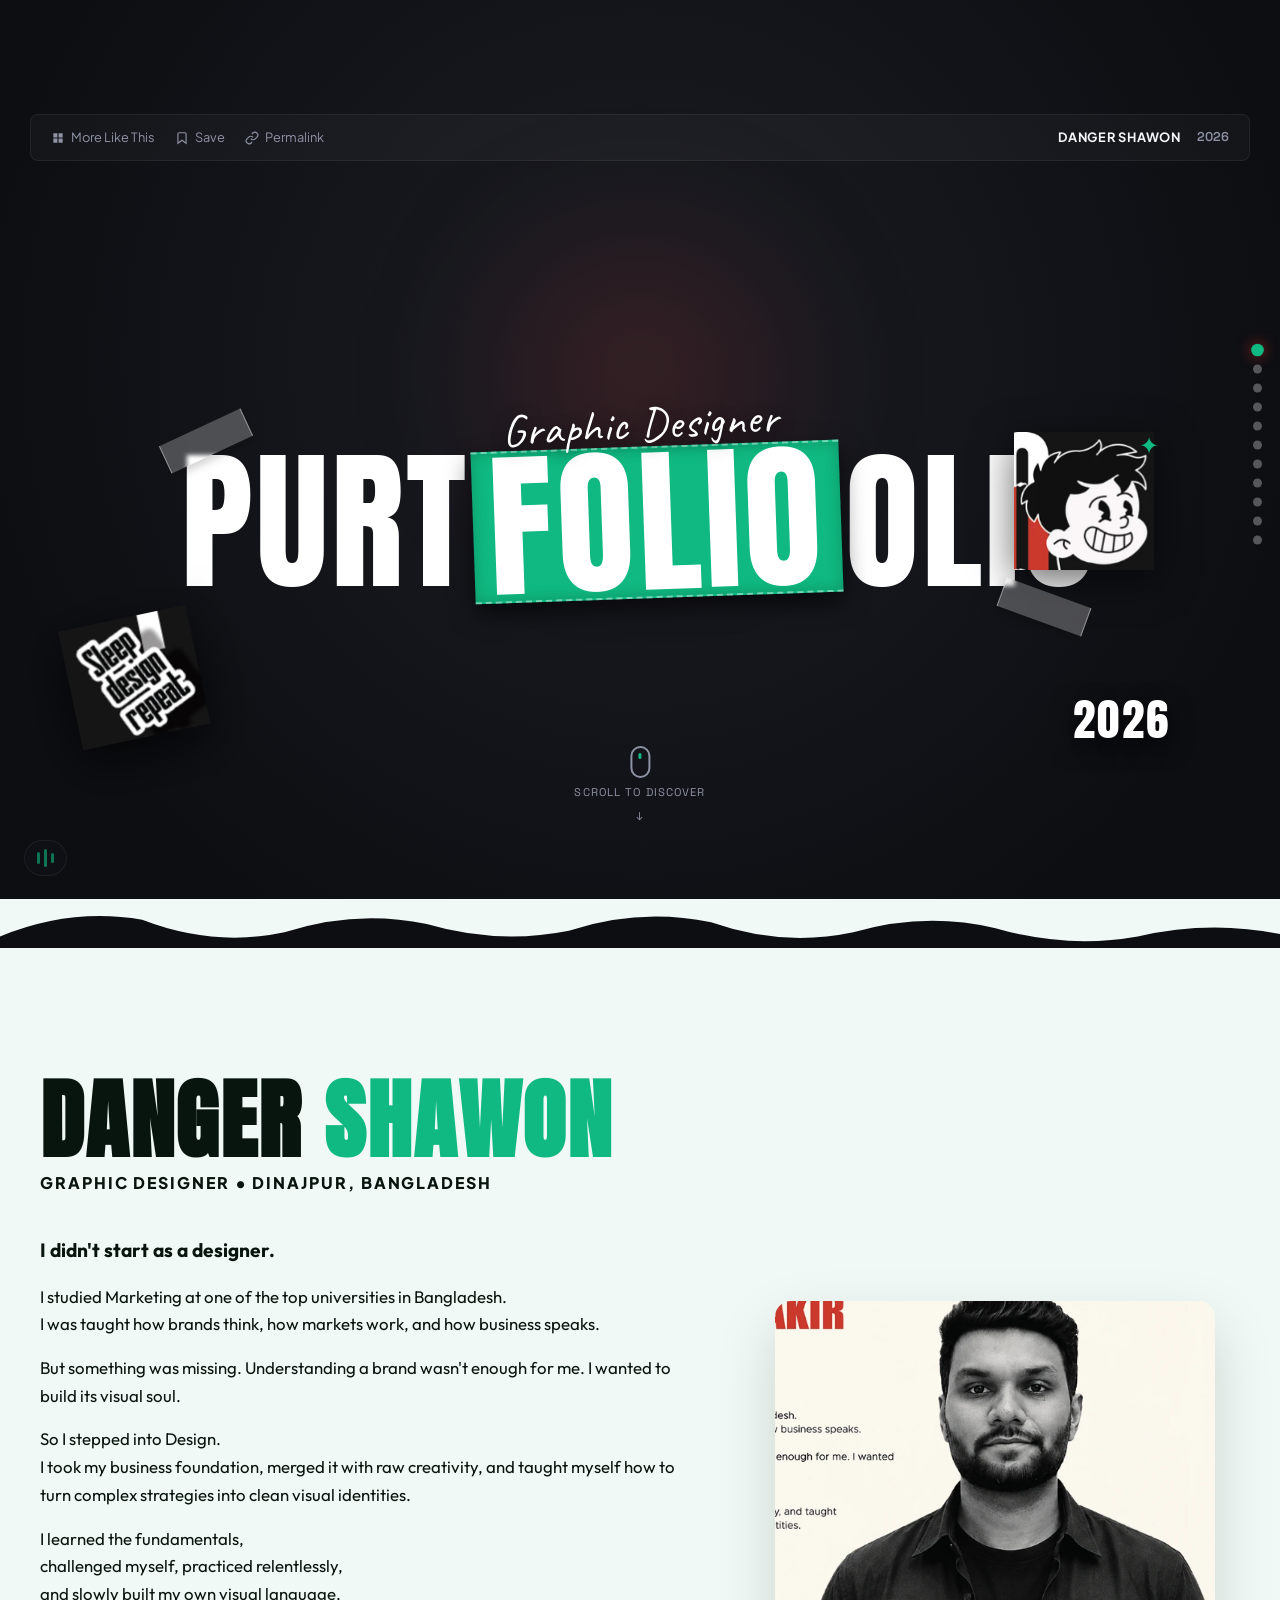
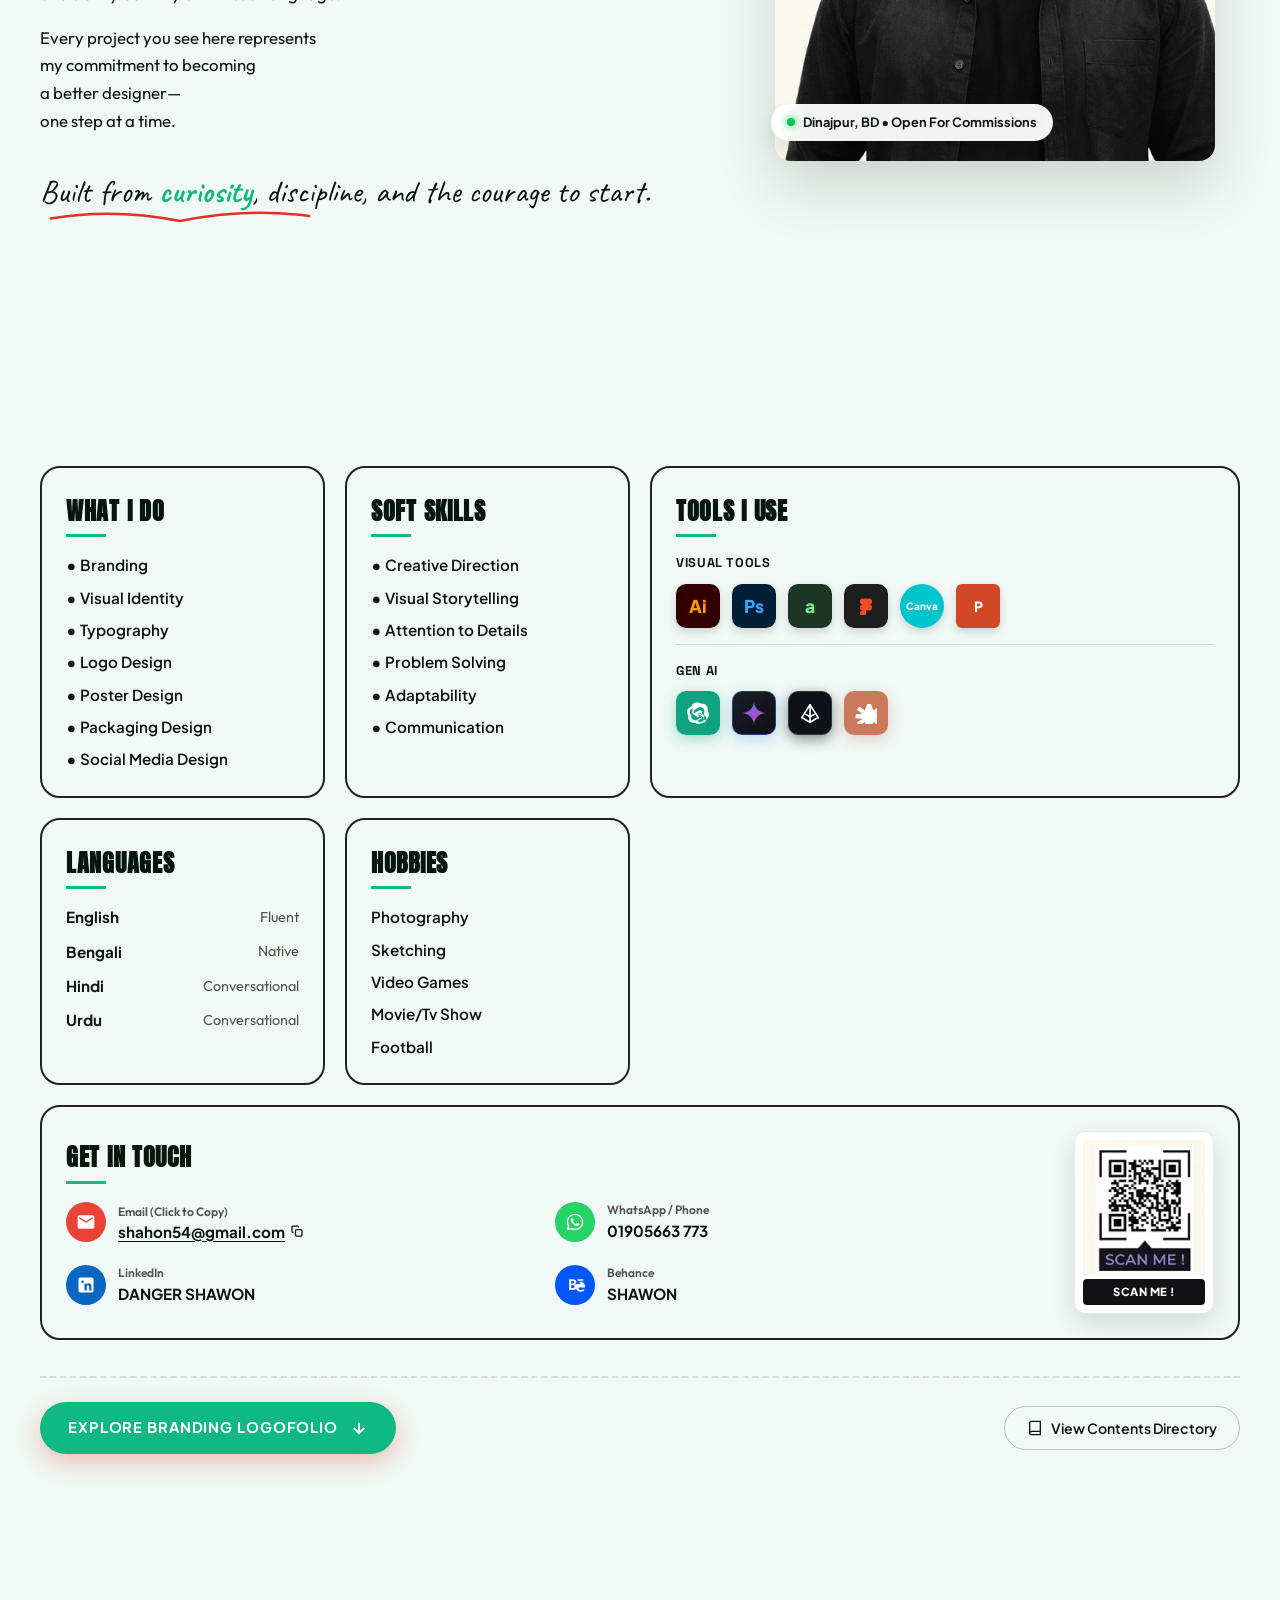
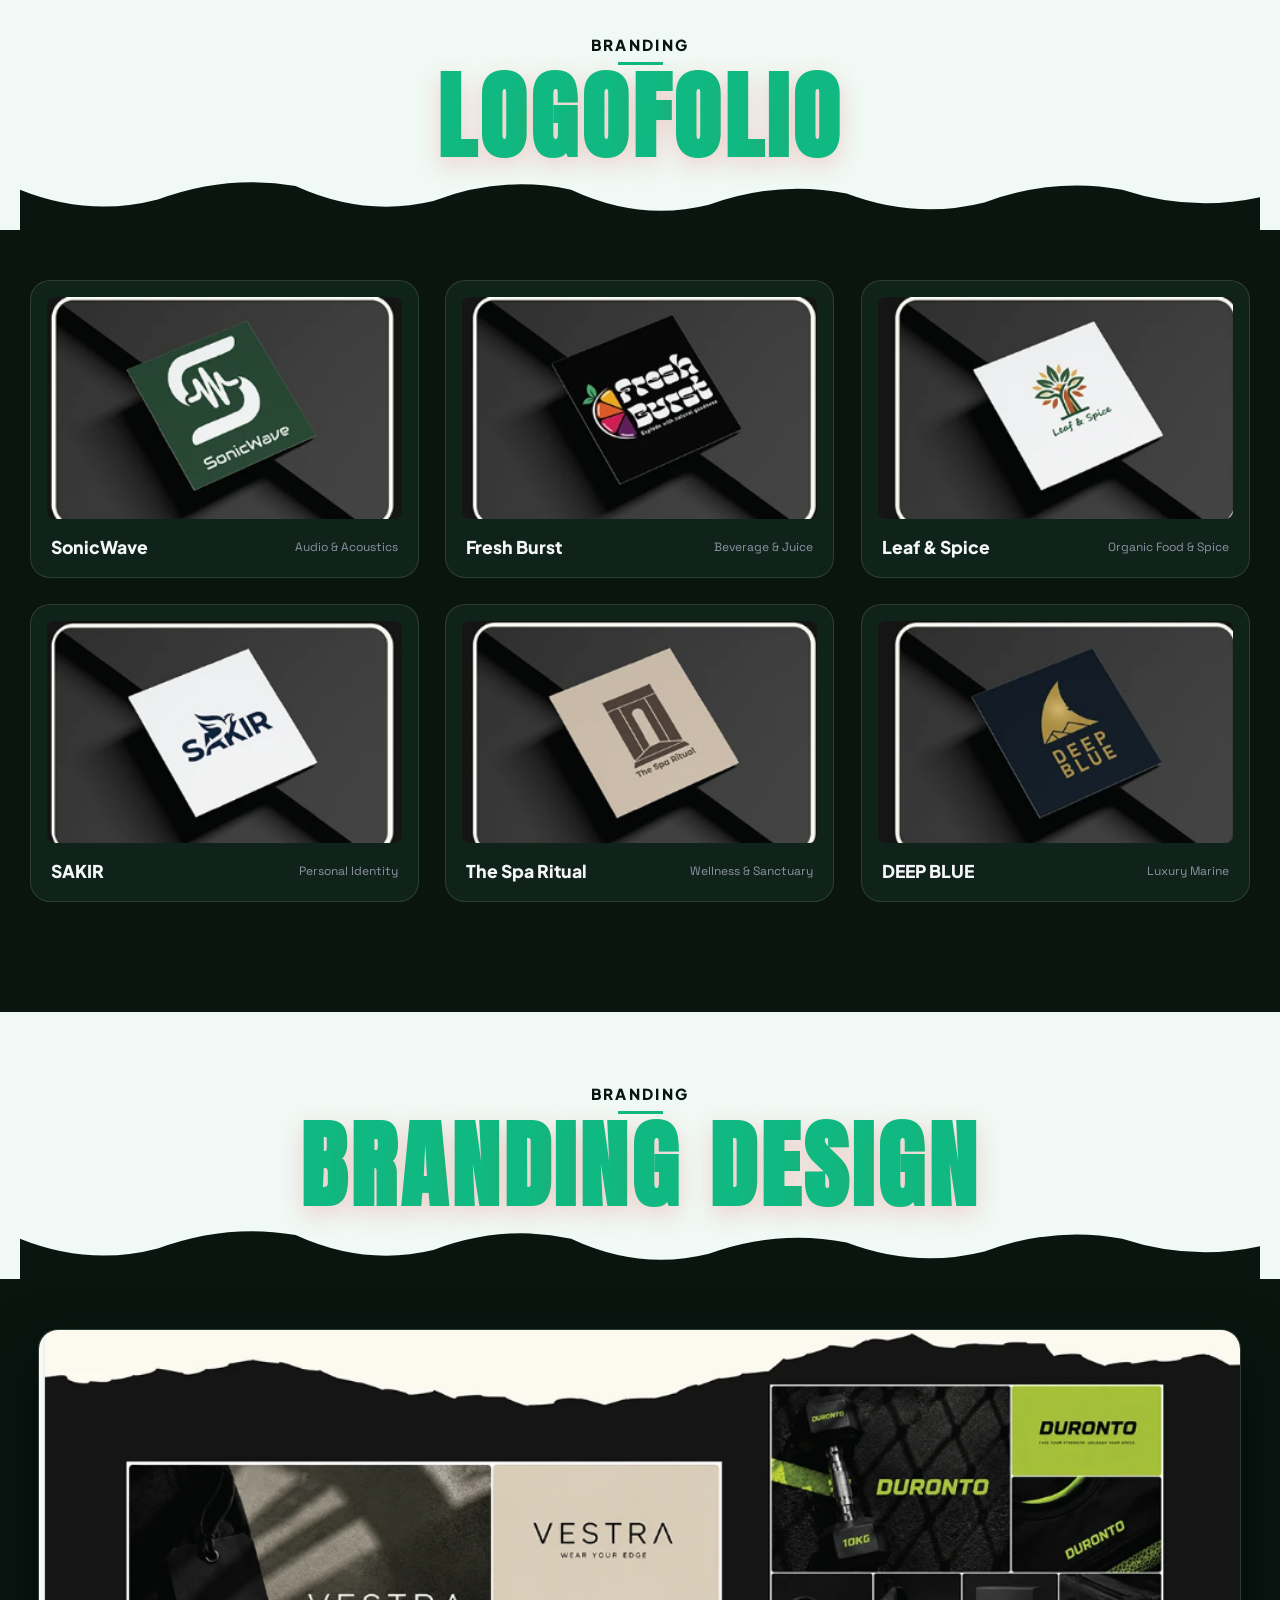
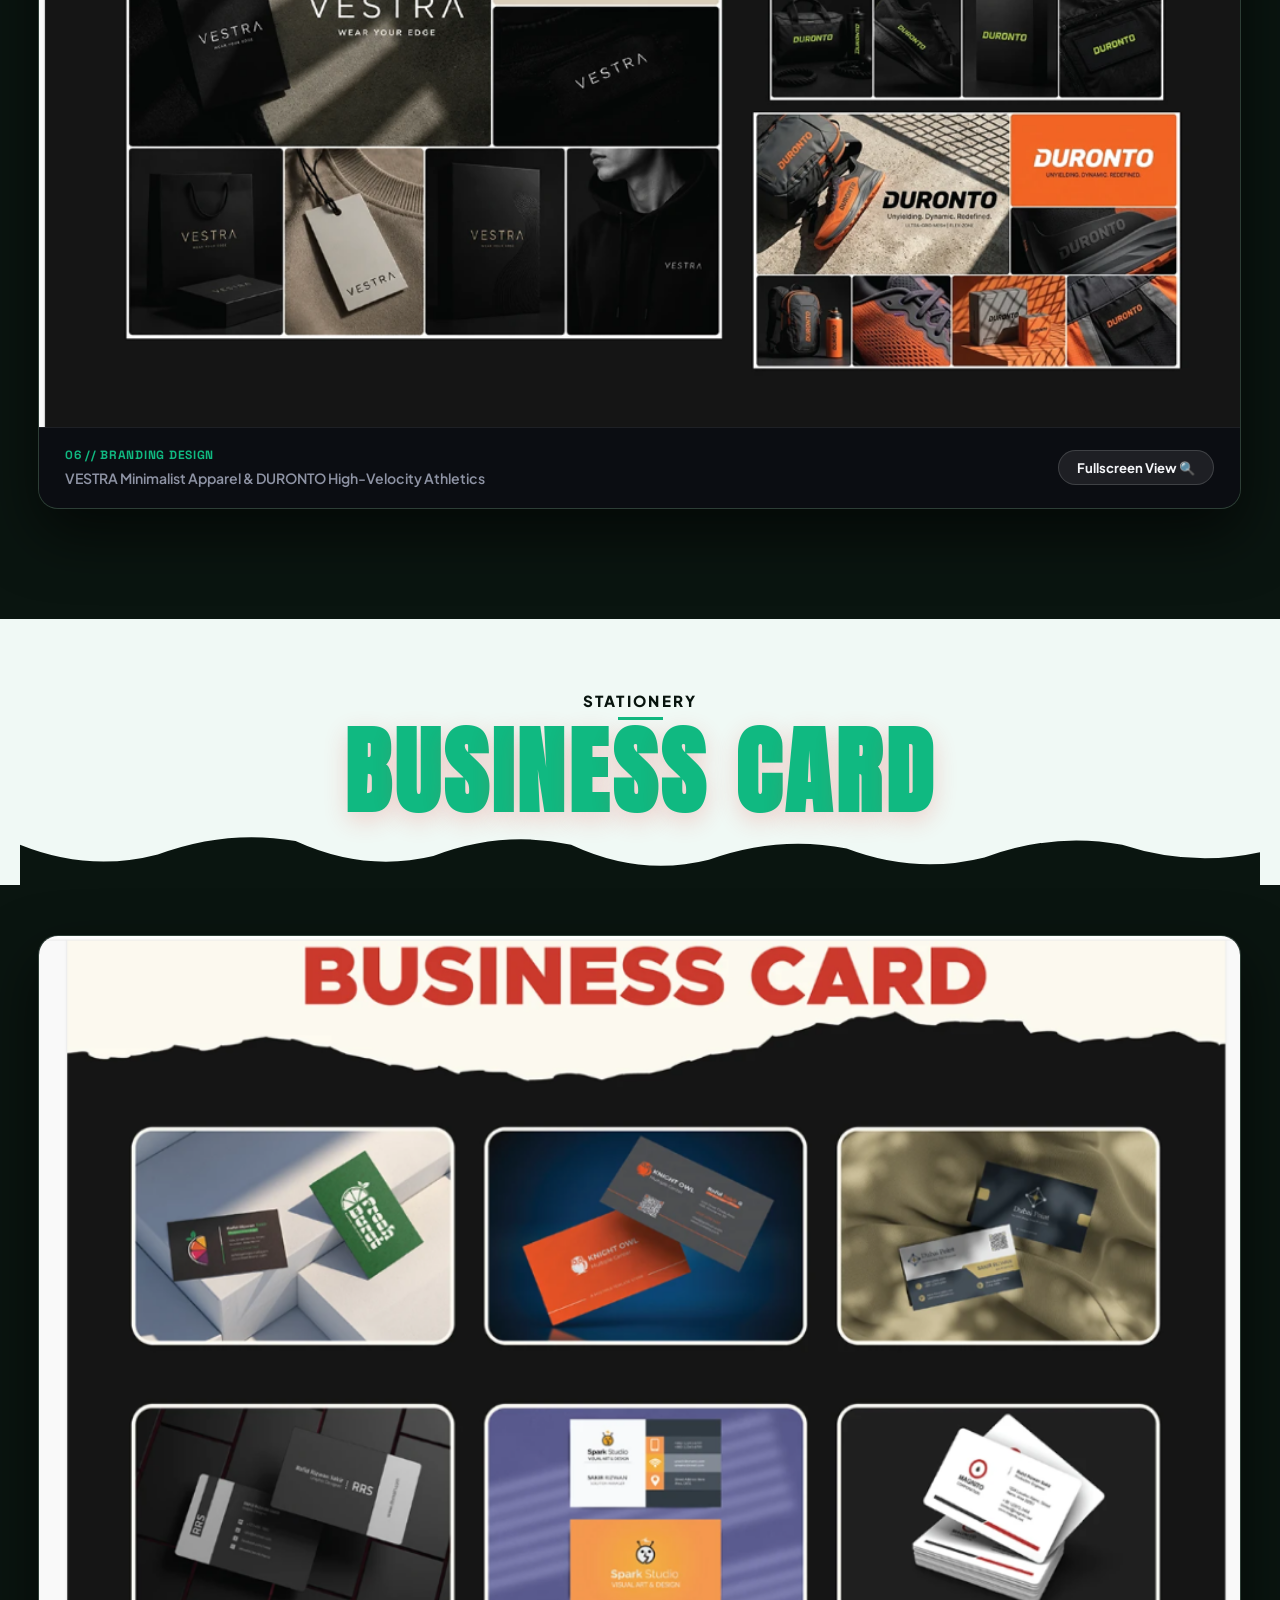
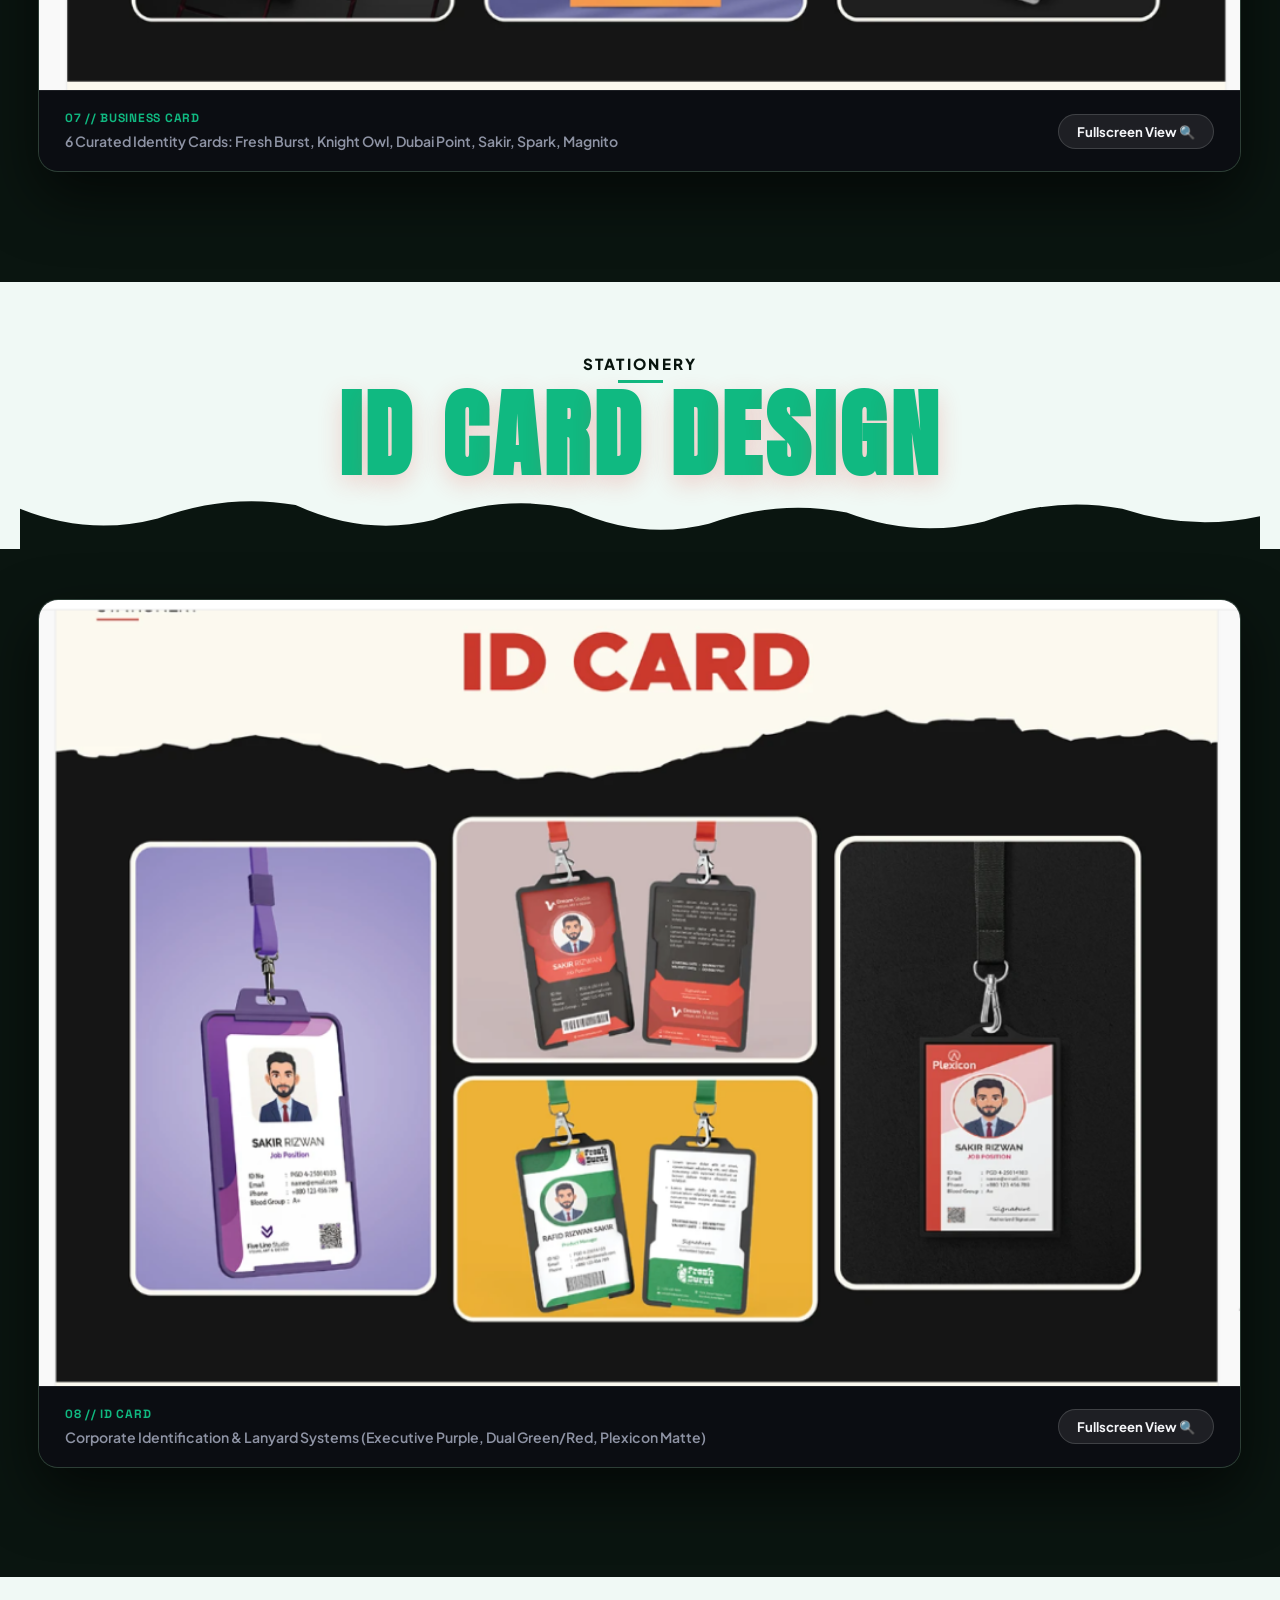
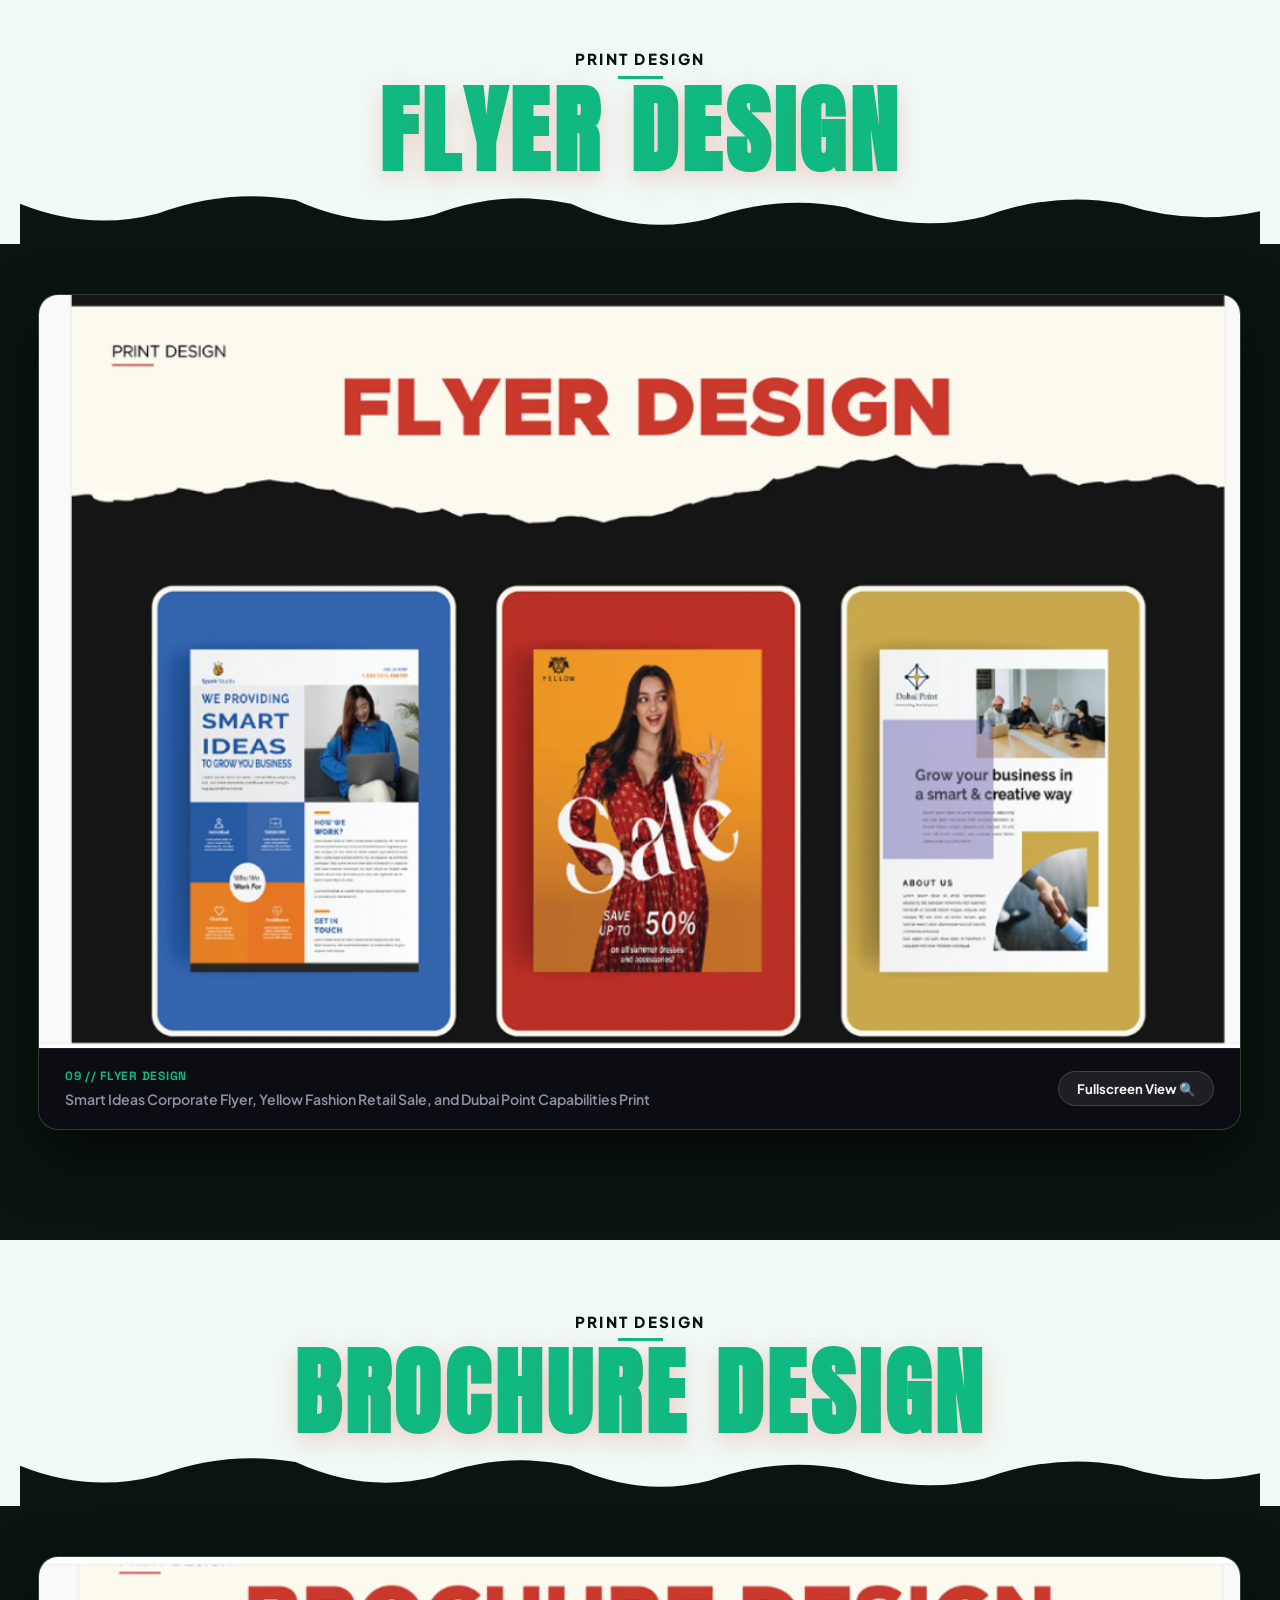
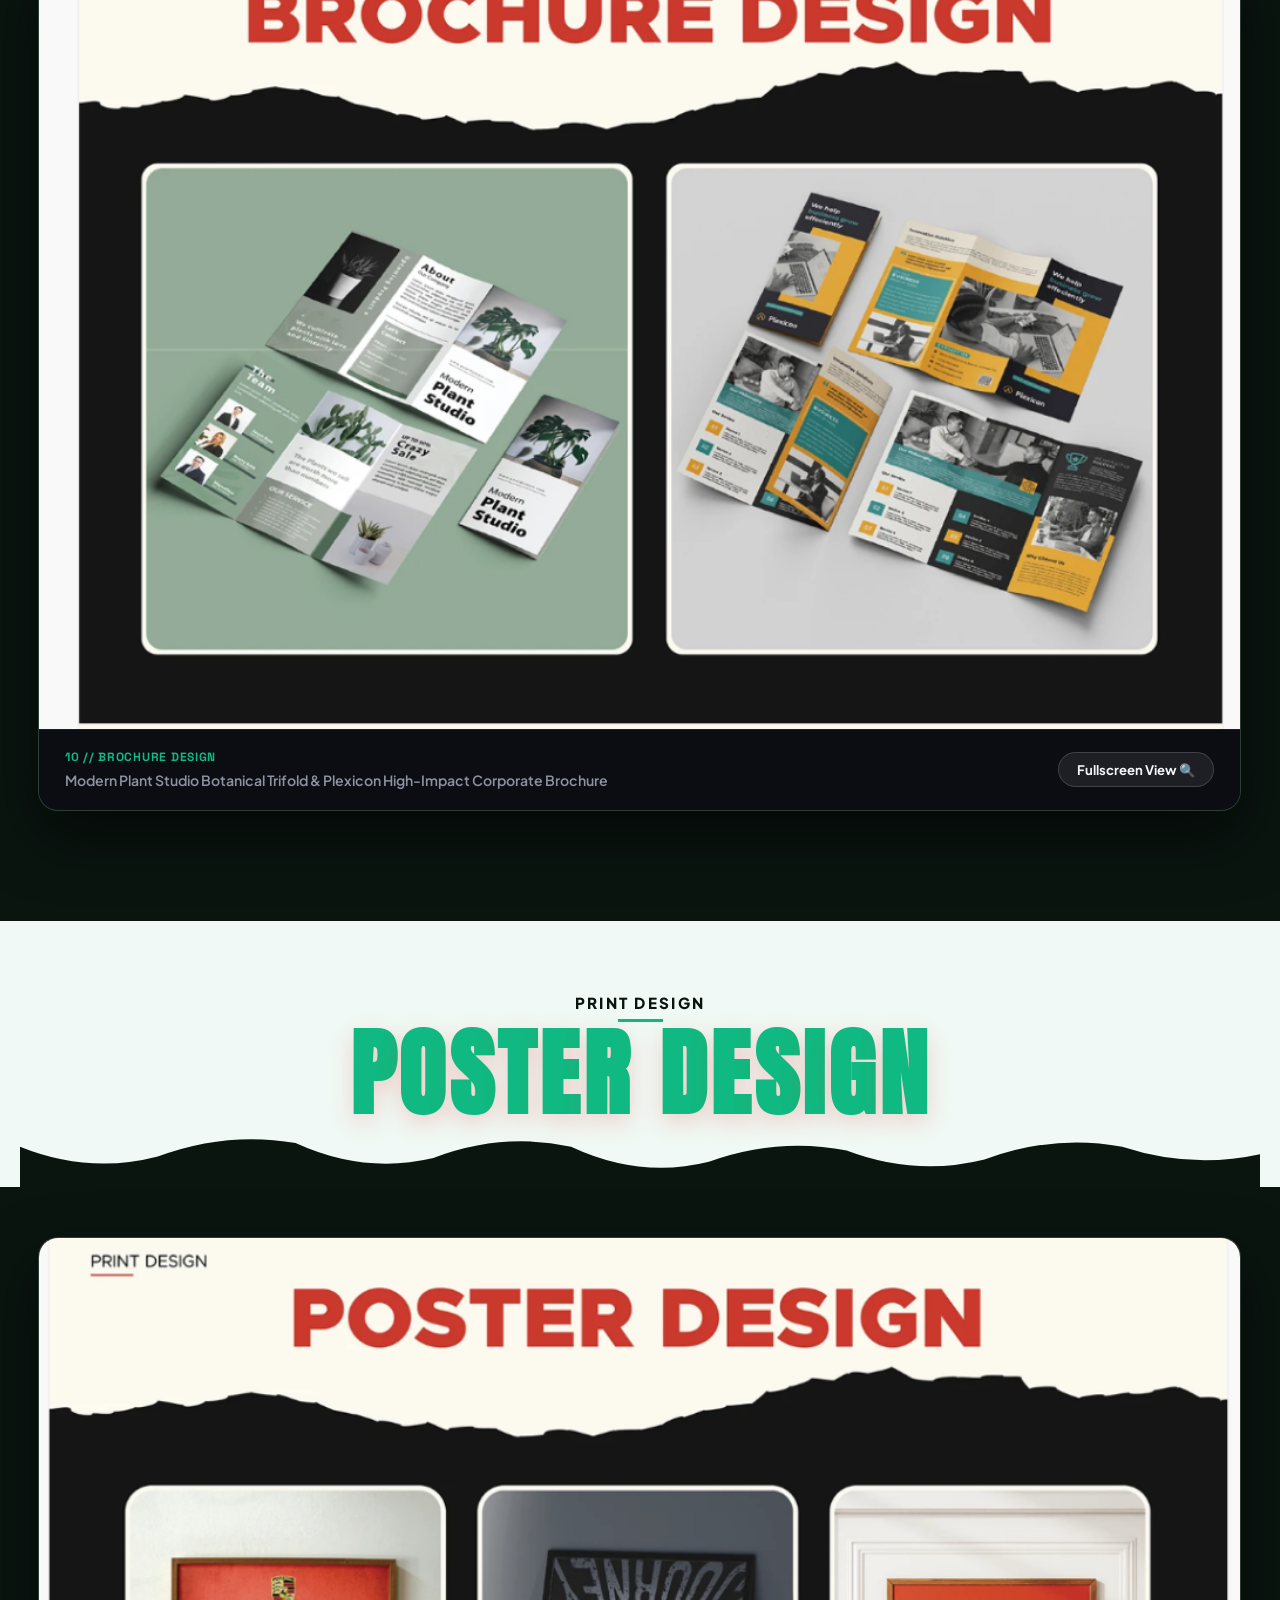
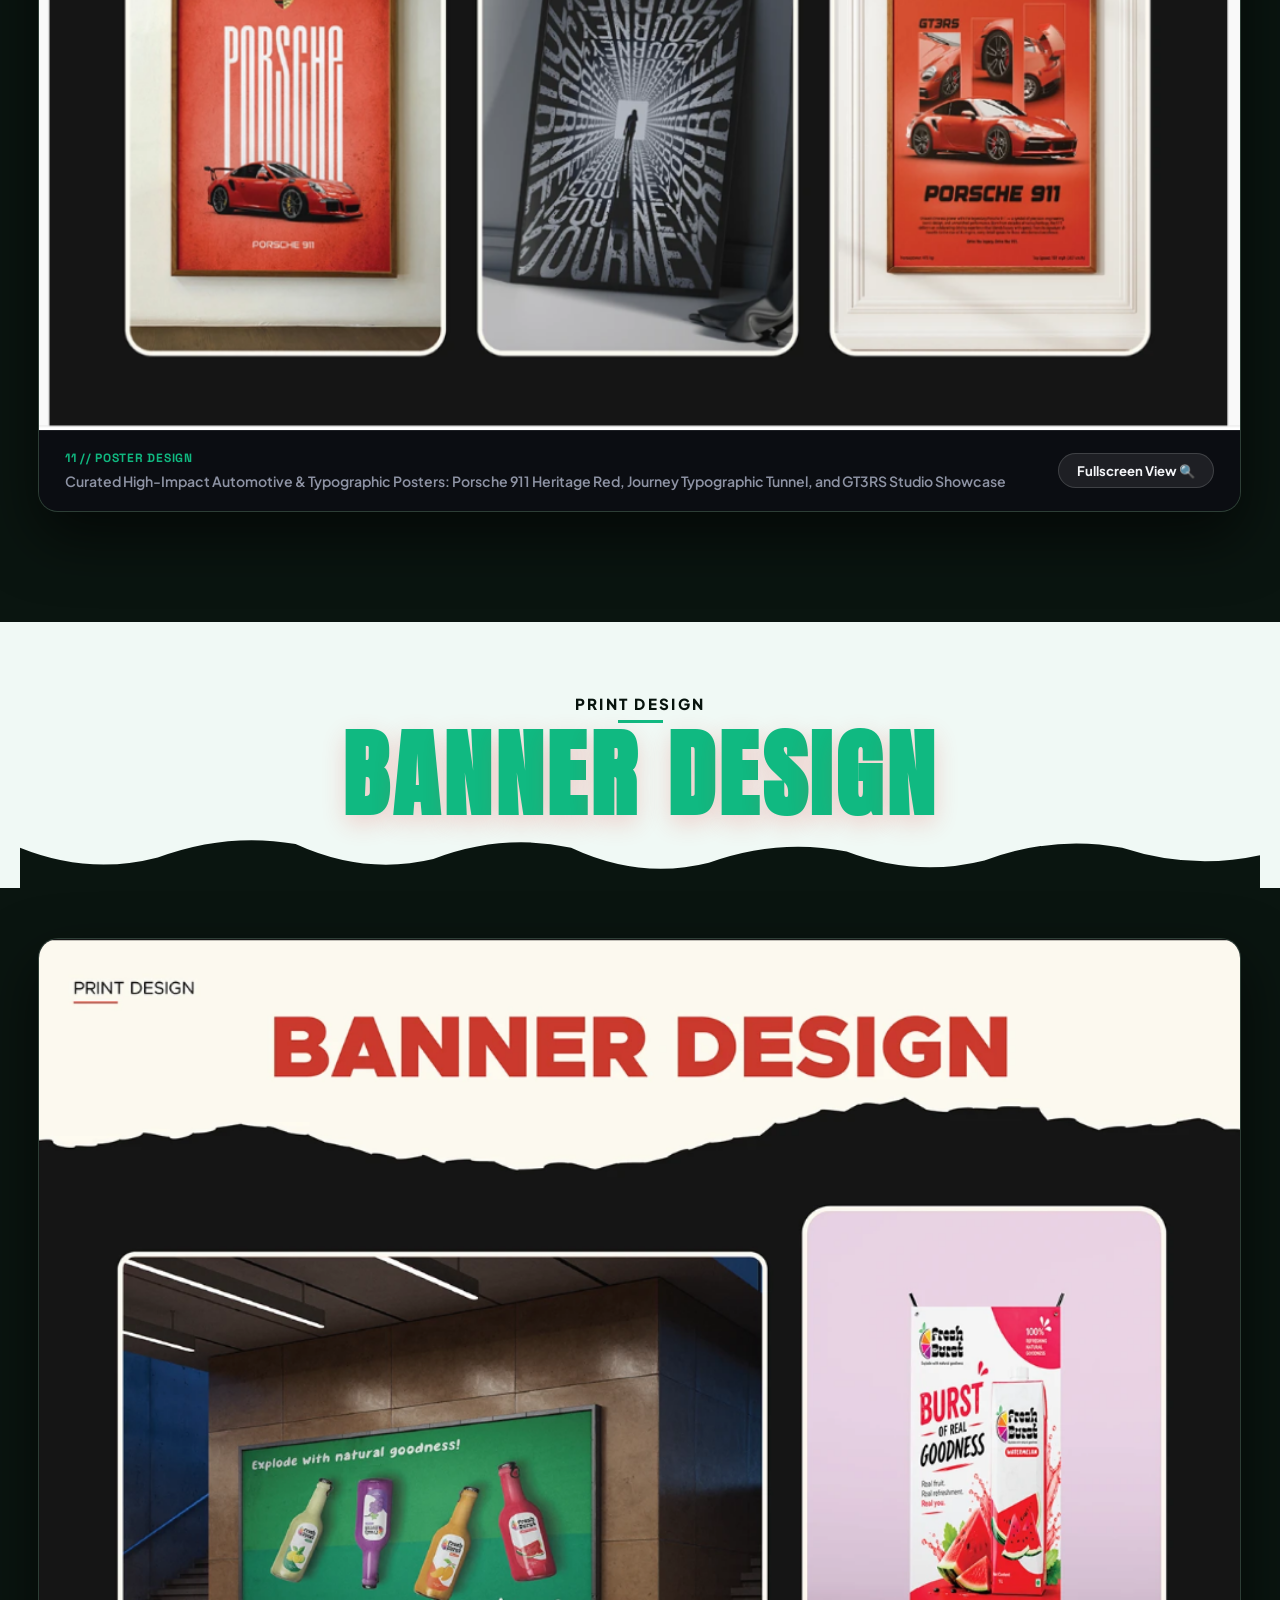
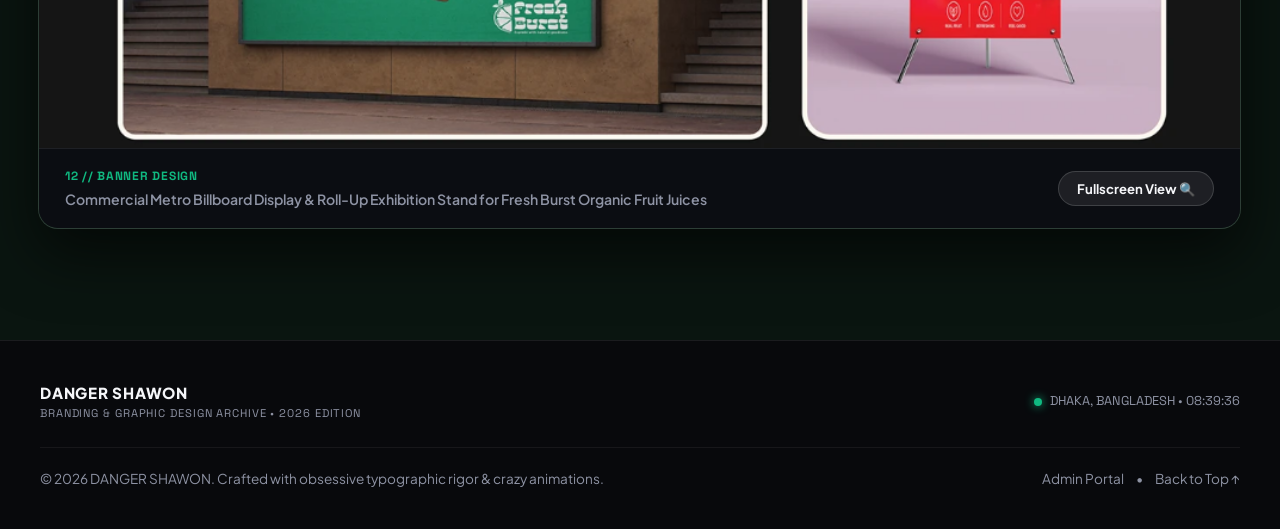
==== commit 955f3289: "Fix admin persistence with IndexedDB and instant auto-save" ====
--- a/index.html
+++ b/index.html
@@ -62,6 +62,10 @@
         Flyer</span></a>
     <a href="#slide-10" class="tracker-dot" data-slide="10" title="09. Brochure Design"><span
         class="tracker-tooltip">09. Brochure</span></a>
+    <a href="#slide-11" class="tracker-dot" data-slide="11" title="10. Poster Design"><span
+        class="tracker-tooltip">10. Poster</span></a>
+    <a href="#slide-12" class="tracker-dot" data-slide="12" title="11. Banner Design"><span
+        class="tracker-tooltip">11. Banner</span></a>
     <span id="tracker-extra-dots"></span>
   </nav>
 
@@ -915,6 +919,102 @@
     </section>
 
     <!-- ========================================================================
+         SLIDE 11: POSTER DESIGN (Full Artwork Presentation Image)
+         ======================================================================== -->
+    <section id="slide-11" class="slide-section showcase-slide-section" data-slide-index="11"
+      aria-label="Slide 11: Poster Design">
+      <div class="showcase-top-header">
+        <div class="showcase-header-content">
+          <div class="showcase-eyebrow">
+            <span id="eyebrow-slide-11">PRINT DESIGN</span>
+            <div class="red-line"></div>
+          </div>
+          <h2 class="showcase-main-title dynamic-typewriter-target" data-type-text="POSTER DESIGN"
+            id="title-slide-11">POSTER DESIGN</h2>
+        </div>
+        <div class="torn-divider-wrapper rip-header-to-dark" aria-hidden="true">
+          <svg class="torn-divider-svg" viewBox="0 0 1440 80" preserveAspectRatio="none">
+            <path
+              d="M0,80 L1440,80 L1440,35 Q1360,55 1280,25 Q1200,8 1120,42 Q1040,65 960,30 Q880,12 800,45 Q720,68 640,25 Q560,5 480,40 Q400,62 320,20 Q240,4 160,38 Q80,62 0,25 Z"
+              fill="#111114"></path>
+          </svg>
+        </div>
+      </div>
+
+      <div class="showcase-dark-stage">
+        <div class="slide-viewport">
+          <div class="full-showcase-card anim-slide-left">
+            <div class="showcase-img-container" data-zoom-src="./assets/images/slide-11-poster-design.png">
+              <img id="img-slide-11" src="./assets/images/slide-11-poster-design.png"
+                alt="POSTER DESIGN — 3 Porsche &amp; Typographic Tunnel Posters" class="showcase-main-image"
+                loading="lazy" />
+              <div class="showcase-hover-overlay">
+                <span class="zoom-badge">🔍 Click to Expand Fullscreen</span>
+              </div>
+            </div>
+            <div class="showcase-card-footer">
+              <div class="showcase-footer-left">
+                <span class="project-pill-tag">11 // POSTER DESIGN</span>
+                <span class="project-pill-desc" id="desc-slide-11">Curated High-Impact Automotive &amp; Typographic Posters: Porsche 911 Heritage Red, Journey Typographic Tunnel, and GT3RS Studio Showcase</span>
+              </div>
+              <button class="pill-btn modal-zoom-btn" data-slide="11"
+                data-img="./assets/images/slide-11-poster-design.png" data-title="POSTER DESIGN">Fullscreen View
+                🔍</button>
+            </div>
+          </div>
+        </div>
+      </div>
+    </section>
+
+    <!-- ========================================================================
+         SLIDE 12: BANNER DESIGN (Full Artwork Presentation Image)
+         ======================================================================== -->
+    <section id="slide-12" class="slide-section showcase-slide-section" data-slide-index="12"
+      aria-label="Slide 12: Banner Design">
+      <div class="showcase-top-header">
+        <div class="showcase-header-content">
+          <div class="showcase-eyebrow">
+            <span id="eyebrow-slide-12">PRINT DESIGN</span>
+            <div class="red-line"></div>
+          </div>
+          <h2 class="showcase-main-title dynamic-typewriter-target" data-type-text="BANNER DESIGN"
+            id="title-slide-12">BANNER DESIGN</h2>
+        </div>
+        <div class="torn-divider-wrapper rip-header-to-dark" aria-hidden="true">
+          <svg class="torn-divider-svg" viewBox="0 0 1440 80" preserveAspectRatio="none">
+            <path
+              d="M0,80 L1440,80 L1440,35 Q1360,55 1280,25 Q1200,8 1120,42 Q1040,65 960,30 Q880,12 800,45 Q720,68 640,25 Q560,5 480,40 Q400,62 320,20 Q240,4 160,38 Q80,62 0,25 Z"
+              fill="#111114"></path>
+          </svg>
+        </div>
+      </div>
+
+      <div class="showcase-dark-stage">
+        <div class="slide-viewport">
+          <div class="full-showcase-card anim-slide-left">
+            <div class="showcase-img-container" data-zoom-src="./assets/images/slide-12-banner-design.png">
+              <img id="img-slide-12" src="./assets/images/slide-12-banner-design.png"
+                alt="BANNER DESIGN — Commercial Metro Subway Billboard &amp; Roll-Up Stand" class="showcase-main-image"
+                loading="lazy" />
+              <div class="showcase-hover-overlay">
+                <span class="zoom-badge">🔍 Click to Expand Fullscreen</span>
+              </div>
+            </div>
+            <div class="showcase-card-footer">
+              <div class="showcase-footer-left">
+                <span class="project-pill-tag">12 // BANNER DESIGN</span>
+                <span class="project-pill-desc" id="desc-slide-12">Commercial Metro Billboard Display &amp; Roll-Up Exhibition Stand for Fresh Burst Organic Fruit Juices</span>
+              </div>
+              <button class="pill-btn modal-zoom-btn" data-slide="12"
+                data-img="./assets/images/slide-12-banner-design.png" data-title="BANNER DESIGN">Fullscreen View
+                🔍</button>
+            </div>
+          </div>
+        </div>
+      </div>
+    </section>
+
+    <!-- ========================================================================
          DYNAMIC EXTRA SLIDES CONTAINER (Added by user / Admin in future)
          ======================================================================== -->
     <div id="extra-slides-container">
@@ -991,8 +1091,8 @@
               <ul class="block-items-list">
                 <li><a href="#slide-9" class="content-item-link contents-jump-link">Flyer Design</a></li>
                 <li><a href="#slide-10" class="content-item-link contents-jump-link">Brochure Design</a></li>
-                <li><span class="content-item-text">Poster Design</span></li>
-                <li><span class="content-item-text">Banner Design</span></li>
+                <li><a href="#slide-11" class="content-item-link contents-jump-link">Poster Design</a></li>
+                <li><a href="#slide-12" class="content-item-link contents-jump-link">Banner Design</a></li>
                 <li><span class="content-item-text">Calendar Design</span></li>
                 <li><span class="content-item-text">Food Menu</span></li>
               </ul>
@@ -1113,6 +1213,7 @@
           <h2 id="admin-dash-title" class="admin-main-title">PORTFOLIO CONTROL CENTER</h2>
         </div>
         <div class="admin-header-actions">
+          <button id="admin-export-json-btn" class="pill-btn" title="Download your complete updated portfolio.json file" style="background:rgba(255,255,255,0.08); border:1px solid rgba(255,255,255,0.2); color:#fff; cursor:pointer;">💾 Download JSON</button>
           <button id="admin-live-preview-btn" class="pill-btn mode-active">Live Sync On ✓</button>
           <button id="admin-close-btn" class="modal-close-btn" aria-label="Close Admin Panel">✕</button>
         </div>
@@ -1142,7 +1243,7 @@
             <span class="tab-icon">💎</span> <span>Slide 5: Logofolio</span>
           </button>
           <button class="admin-tab-btn" data-tab="tab-new-slides">
-            <span class="tab-icon">📂</span> <span>Slides 6-10: Projects</span>
+            <span class="tab-icon">📂</span> <span>Slides 6-12: Projects</span>
           </button>
           <button class="admin-tab-btn" data-tab="tab-add-slides">
             <span class="tab-icon">➕</span> <span>+ Add More Slides</span>
@@ -1403,6 +1504,13 @@
               </div>
               <div class="form-group full-width file-group">
                 <label class="form-label">Designer Portrait Photo</label>
+                <div style="display:flex; align-items:center; gap:16px; margin: 8px 0 12px 0; background:rgba(255,255,255,0.04); padding:10px 14px; border-radius:8px; border:1px solid rgba(255,255,255,0.08);">
+                  <img id="adm-portrait-preview" src="./assets/images/sakir-portrait.png" alt="Current Portrait" style="width:64px; height:64px; object-fit:cover; border-radius:8px; border:2px solid var(--accent-red); box-shadow: 0 4px 12px rgba(0,0,0,0.5);" />
+                  <div>
+                    <div style="font-weight:600; font-size:0.88rem; color:#fff;">Active Portrait Photo</div>
+                    <div style="font-size:0.75rem; color:#888;">Select a new image below to replace immediately.</div>
+                  </div>
+                </div>
                 <input type="file" id="adm-portrait-file" accept="image/*" class="file-input" />
               </div>
             </div>
@@ -1447,9 +1555,9 @@
             <div id="adm-logos-editor-list" class="admin-dynamic-list"></div>
           </div>
 
-          <!-- TAB 7: Slides 6-10 Projects -->
+          <!-- TAB 7: Slides 6-12 Projects -->
           <div class="admin-tab-pane" id="tab-new-slides">
-            <h3 class="pane-title">Slides 6-10: Project Showcases</h3>
+            <h3 class="pane-title">Slides 6-12: Project Showcases</h3>
             <p class="pane-desc">Edit titles, descriptions, and replace presentation slide images with your own
               high-resolution image files directly from your computer!</p>
 
@@ -1550,6 +1658,46 @@
                   <div class="form-group file-group full-width">
                     <label class="form-label">Replace Brochure Design Slide Image</label>
                     <input type="file" id="adm-s10-file" accept="image/*" class="file-input" />
+                  </div>
+                </div>
+              </div>
+
+              <!-- Slide 11 -->
+              <div class="admin-card-box">
+                <h4 style="color:var(--accent-red); margin-bottom:12px;">Slide 11: Poster Design</h4>
+                <div class="admin-form-grid">
+                  <div class="form-group">
+                    <label class="form-label" for="adm-s11-title">Slide Title</label>
+                    <input type="text" id="adm-s11-title" class="form-input" value="POSTER DESIGN" />
+                  </div>
+                  <div class="form-group">
+                    <label class="form-label" for="adm-s11-desc">Project Description / Meta</label>
+                    <input type="text" id="adm-s11-desc" class="form-input"
+                      value="Curated High-Impact Automotive &amp; Typographic Posters: Porsche 911 Heritage Red, Journey Typographic Tunnel, and GT3RS Studio Showcase" />
+                  </div>
+                  <div class="form-group file-group full-width">
+                    <label class="form-label">Replace Poster Design Slide Image</label>
+                    <input type="file" id="adm-s11-file" accept="image/*" class="file-input" />
+                  </div>
+                </div>
+              </div>
+
+              <!-- Slide 12 -->
+              <div class="admin-card-box">
+                <h4 style="color:var(--accent-red); margin-bottom:12px;">Slide 12: Banner Design</h4>
+                <div class="admin-form-grid">
+                  <div class="form-group">
+                    <label class="form-label" for="adm-s12-title">Slide Title</label>
+                    <input type="text" id="adm-s12-title" class="form-input" value="BANNER DESIGN" />
+                  </div>
+                  <div class="form-group">
+                    <label class="form-label" for="adm-s12-desc">Project Description / Meta</label>
+                    <input type="text" id="adm-s12-desc" class="form-input"
+                      value="Commercial Metro Billboard Display &amp; Roll-Up Exhibition Stand for Fresh Burst Organic Fruit Juices" />
+                  </div>
+                  <div class="form-group file-group full-width">
+                    <label class="form-label">Replace Banner Design Slide Image</label>
+                    <input type="file" id="adm-s12-file" accept="image/*" class="file-input" />
                   </div>
                 </div>
               </div>
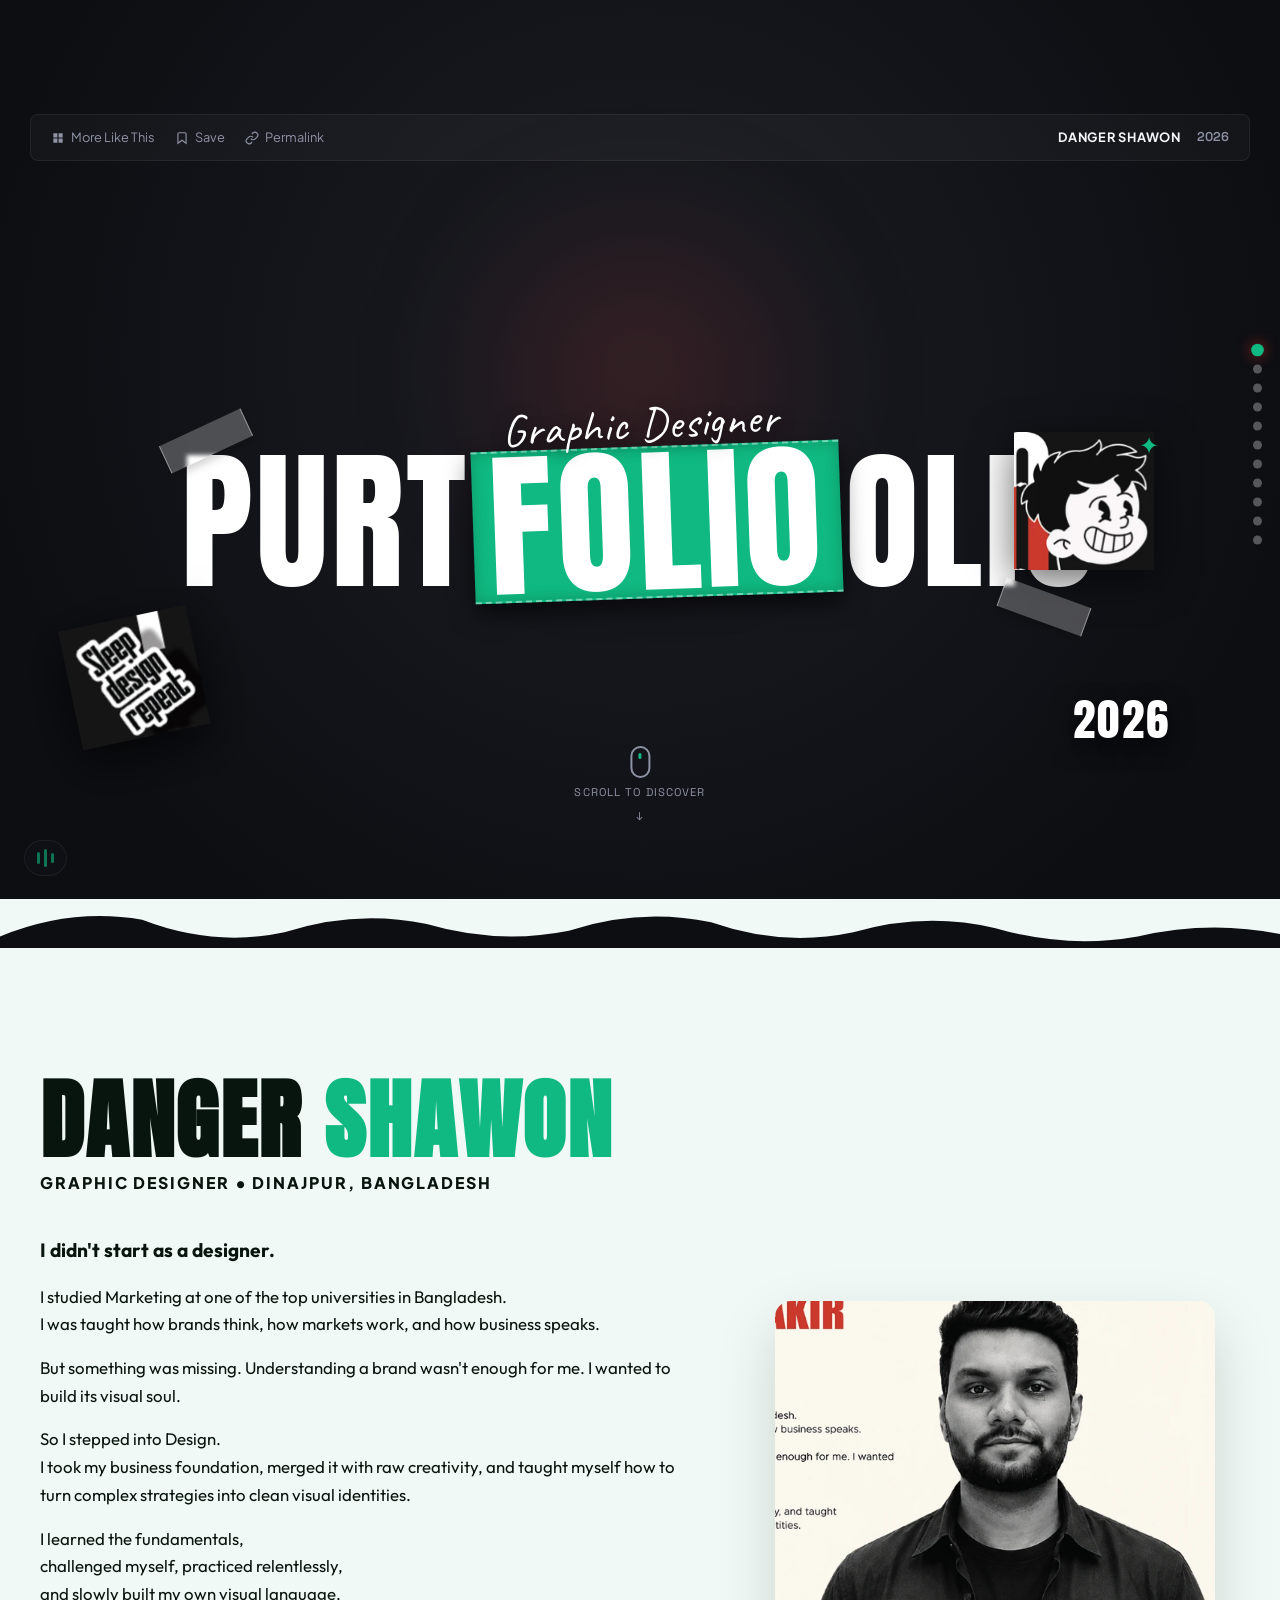
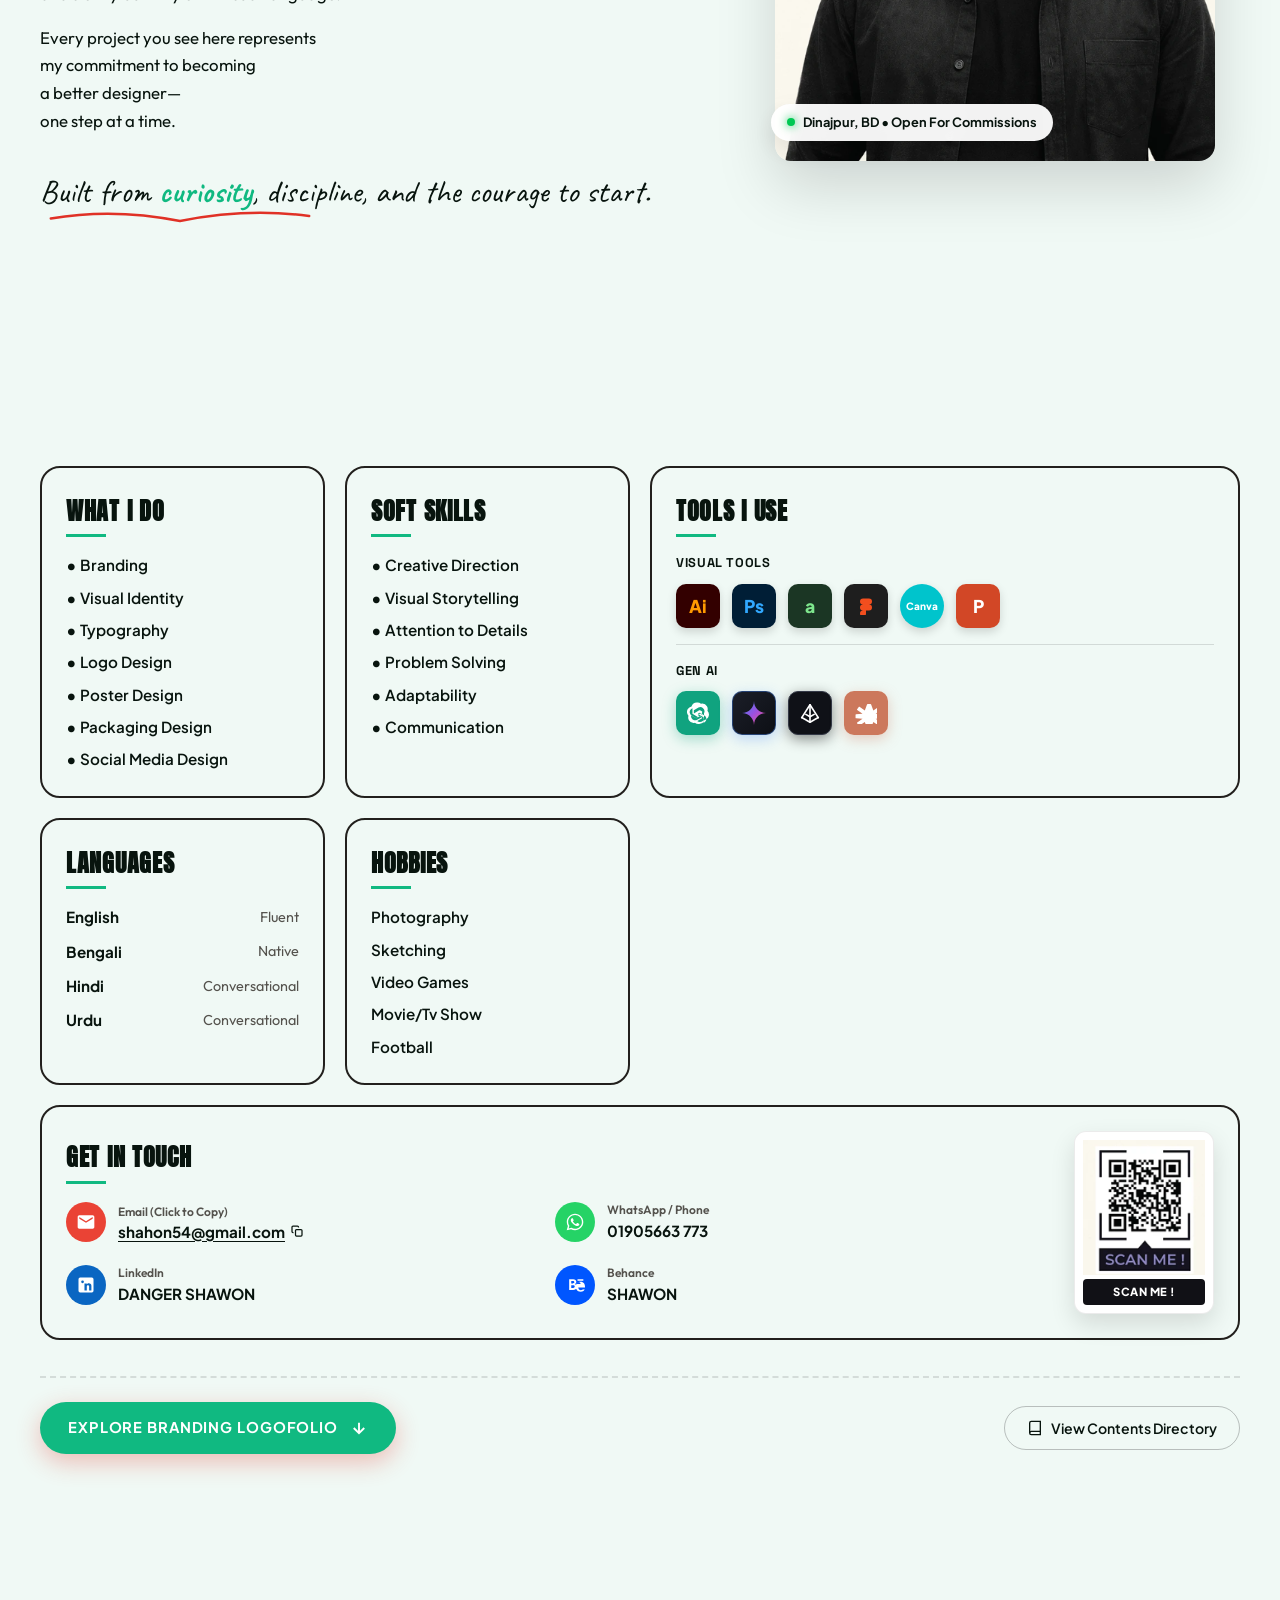
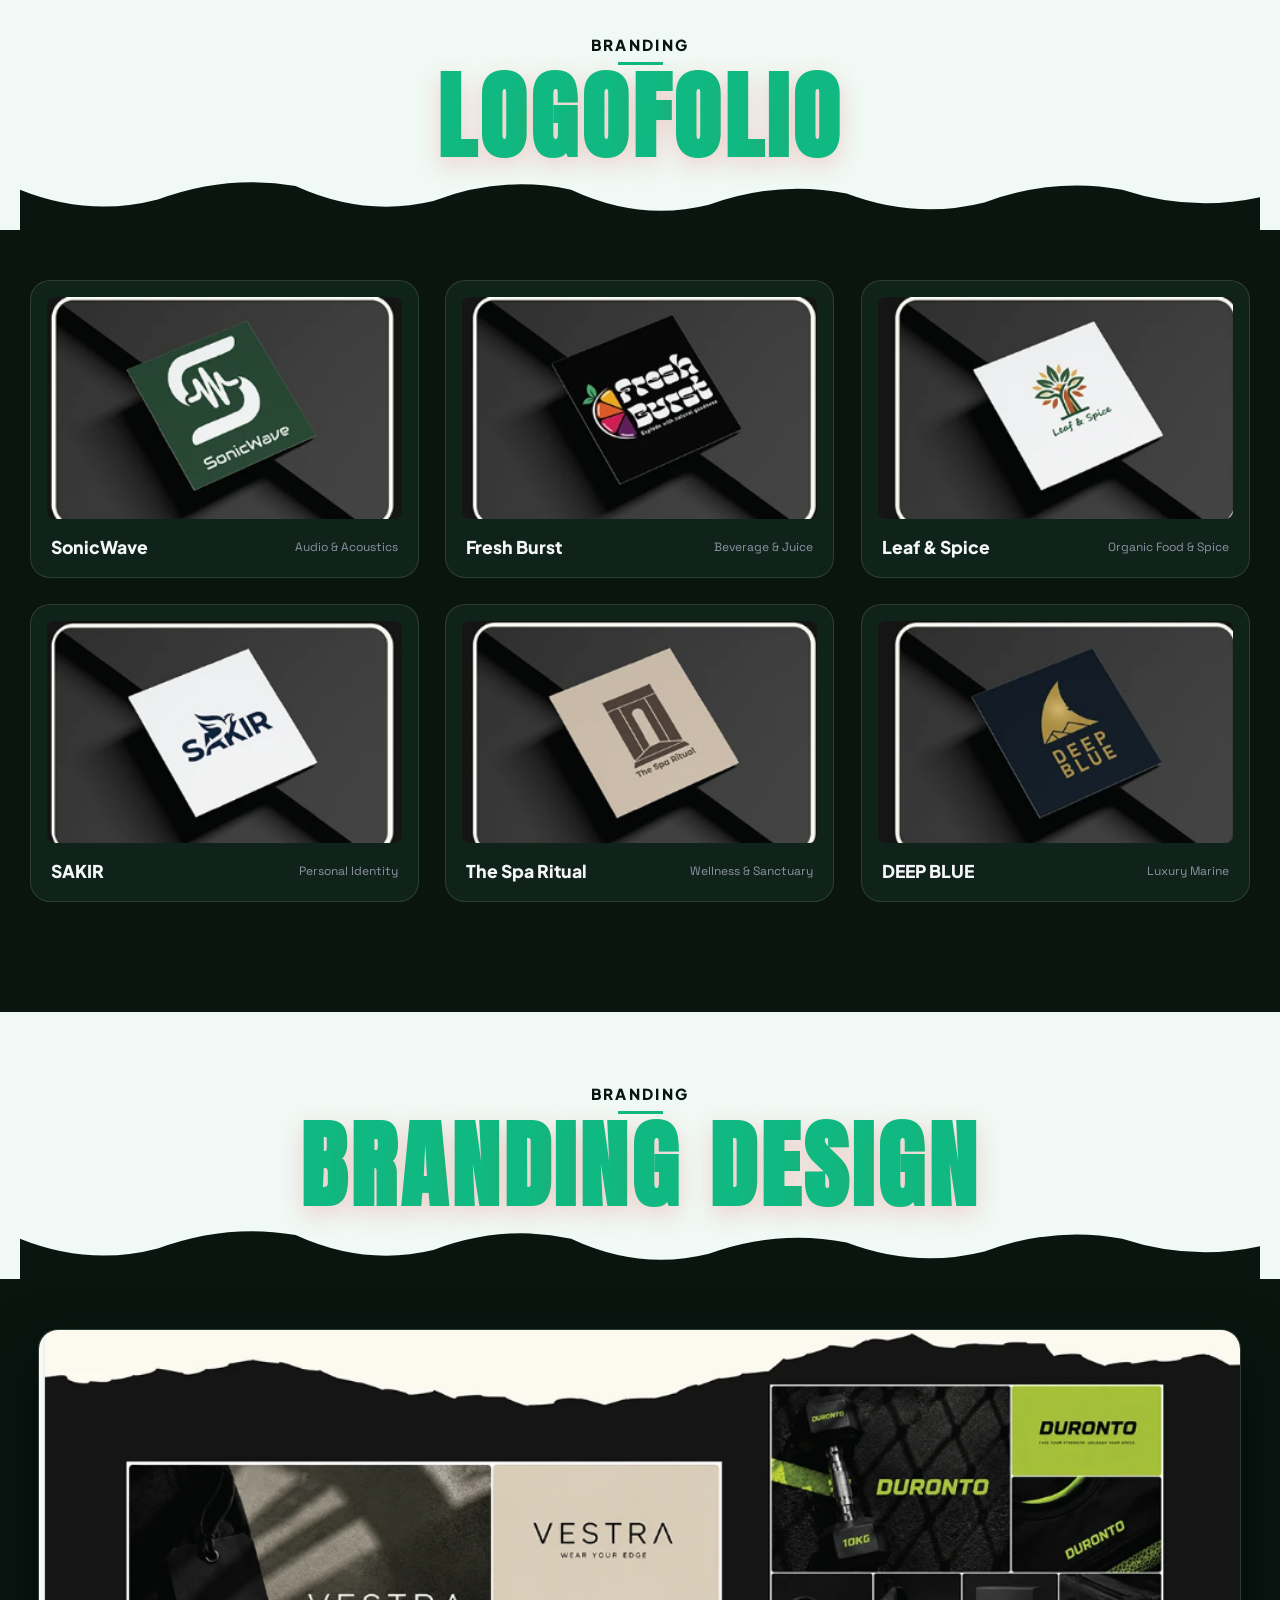
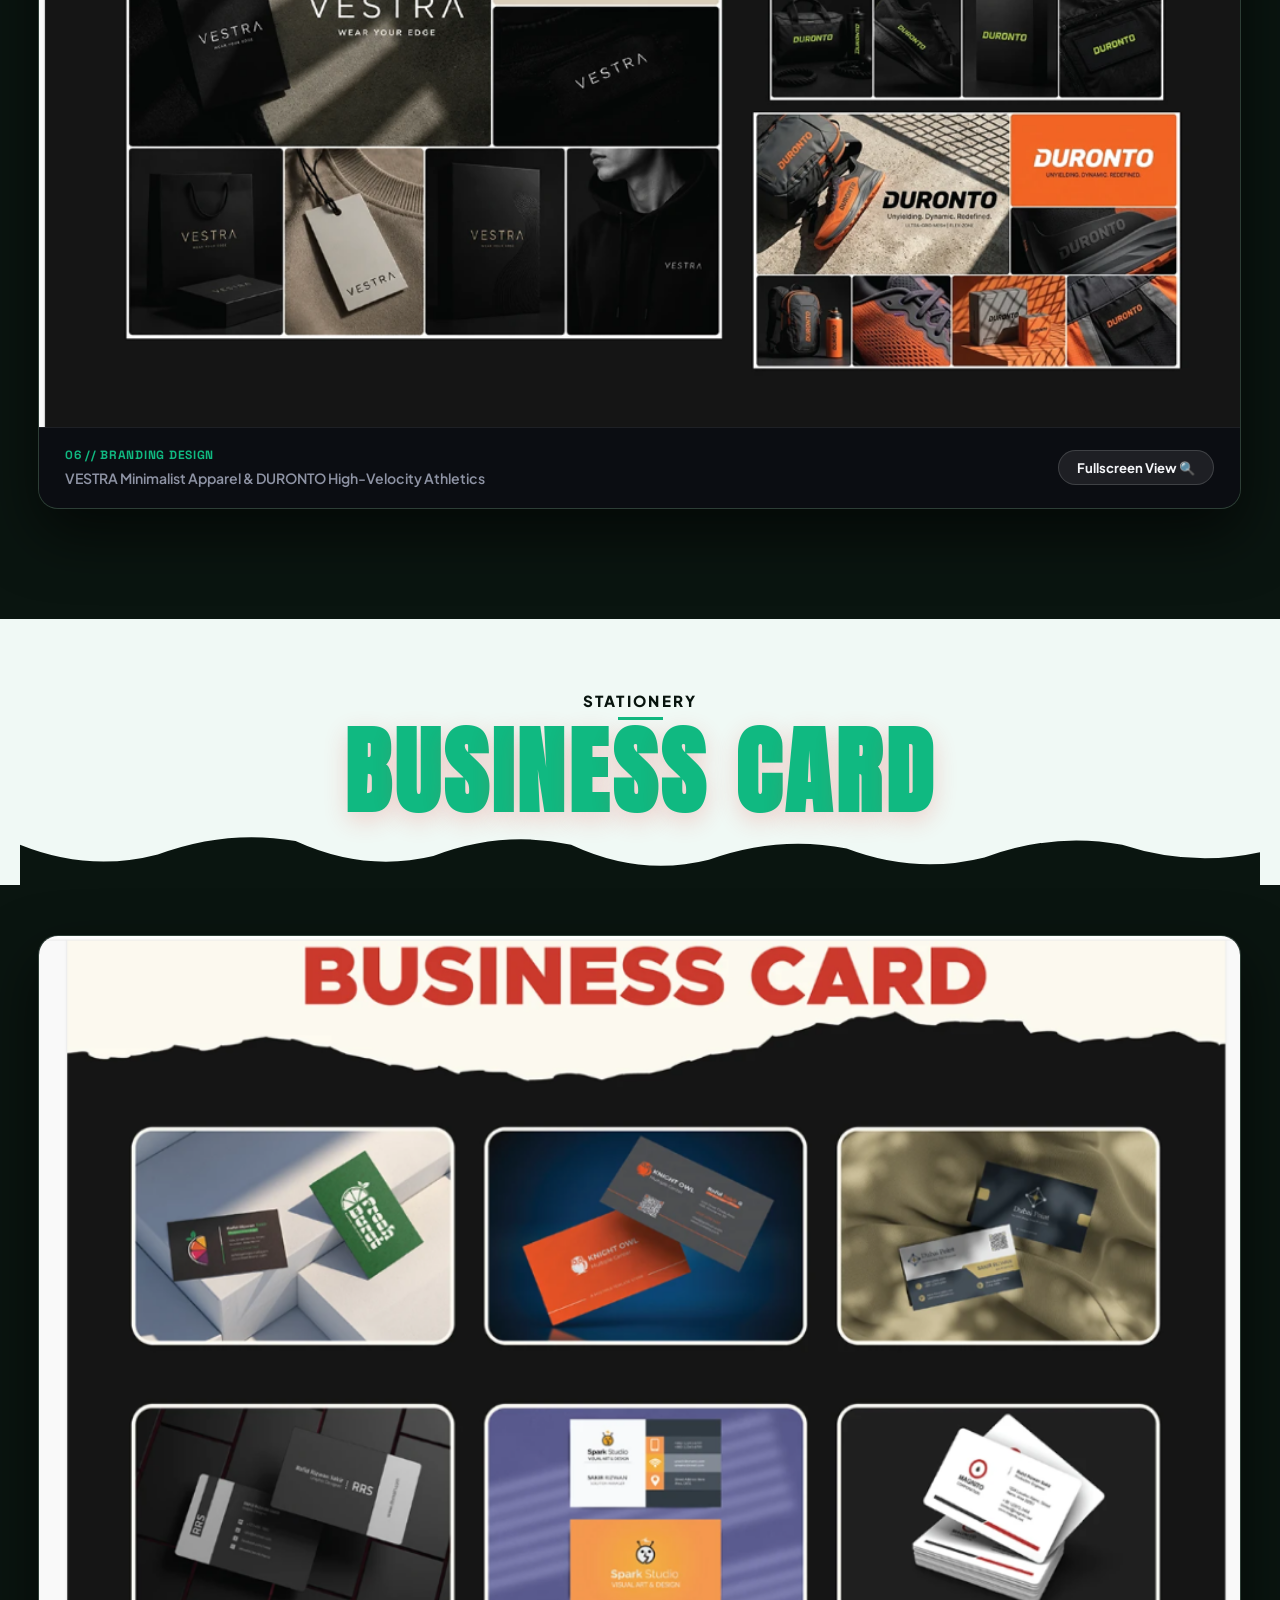
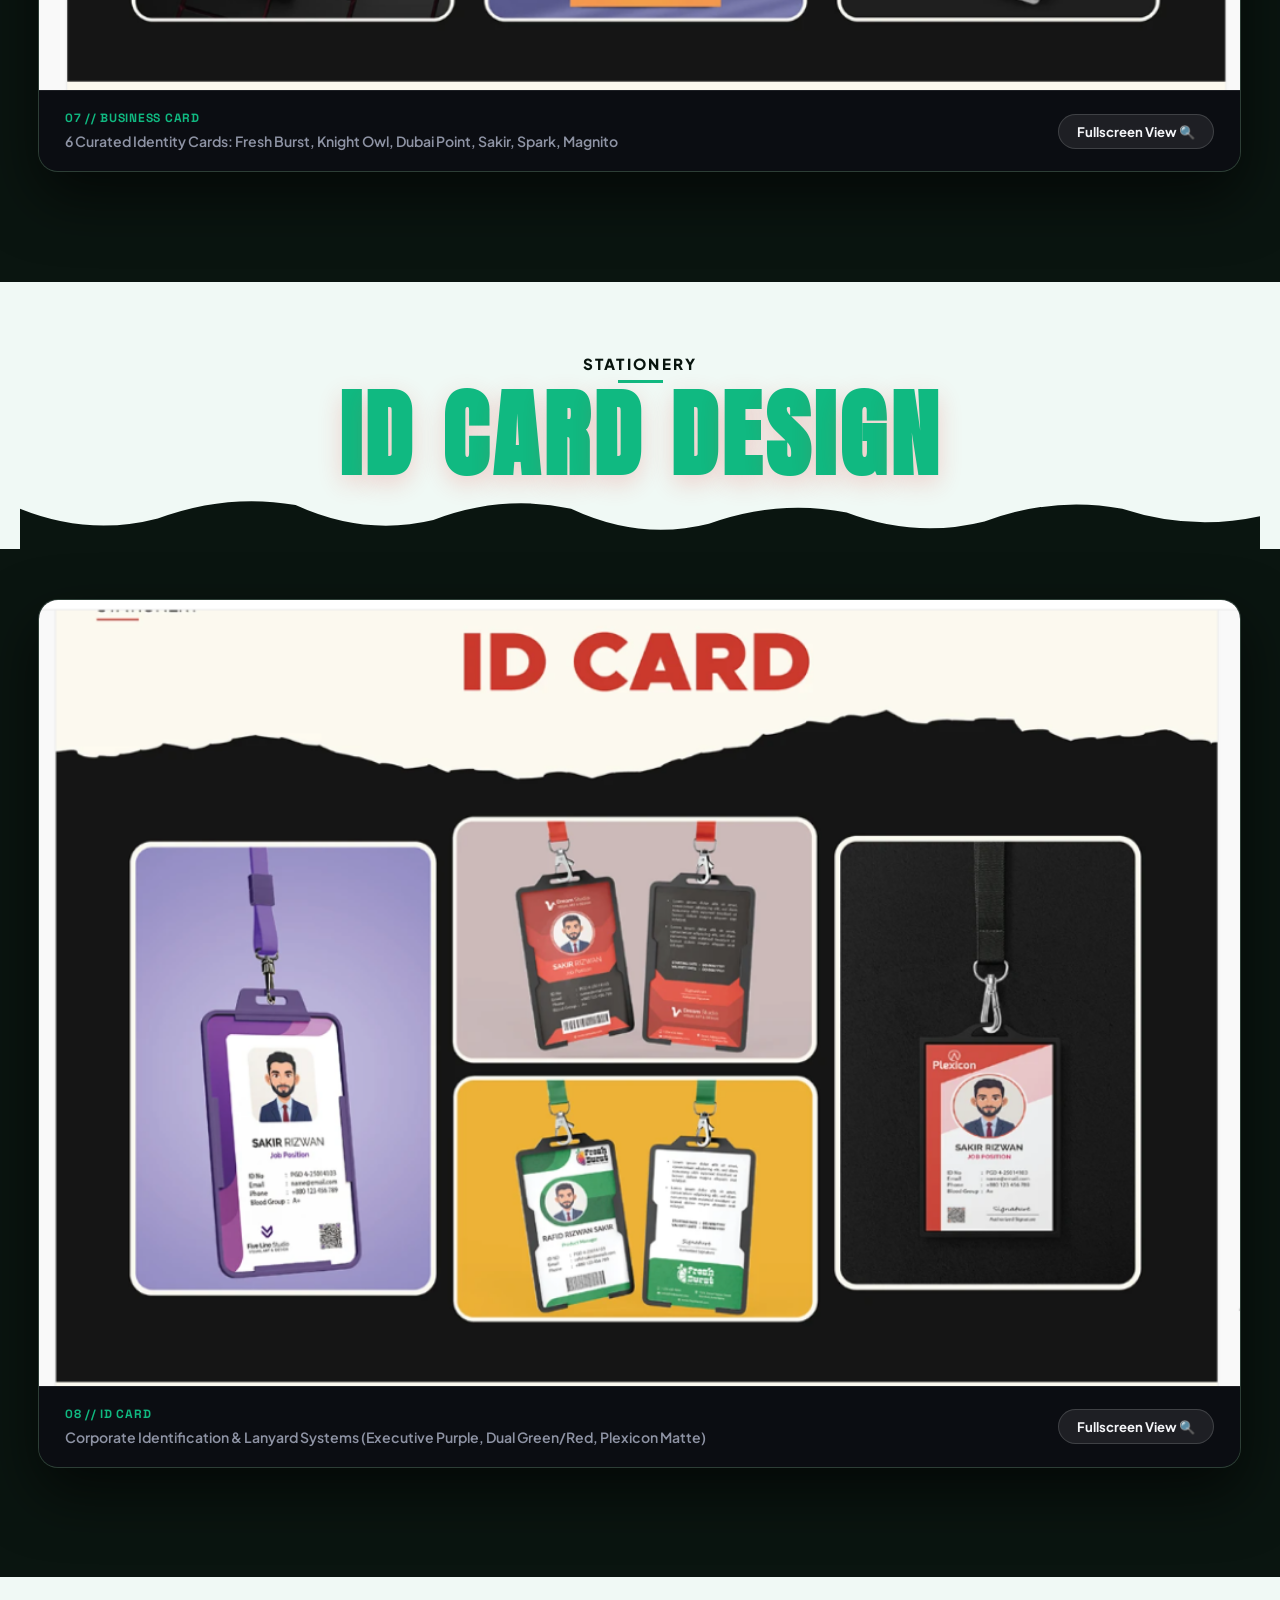
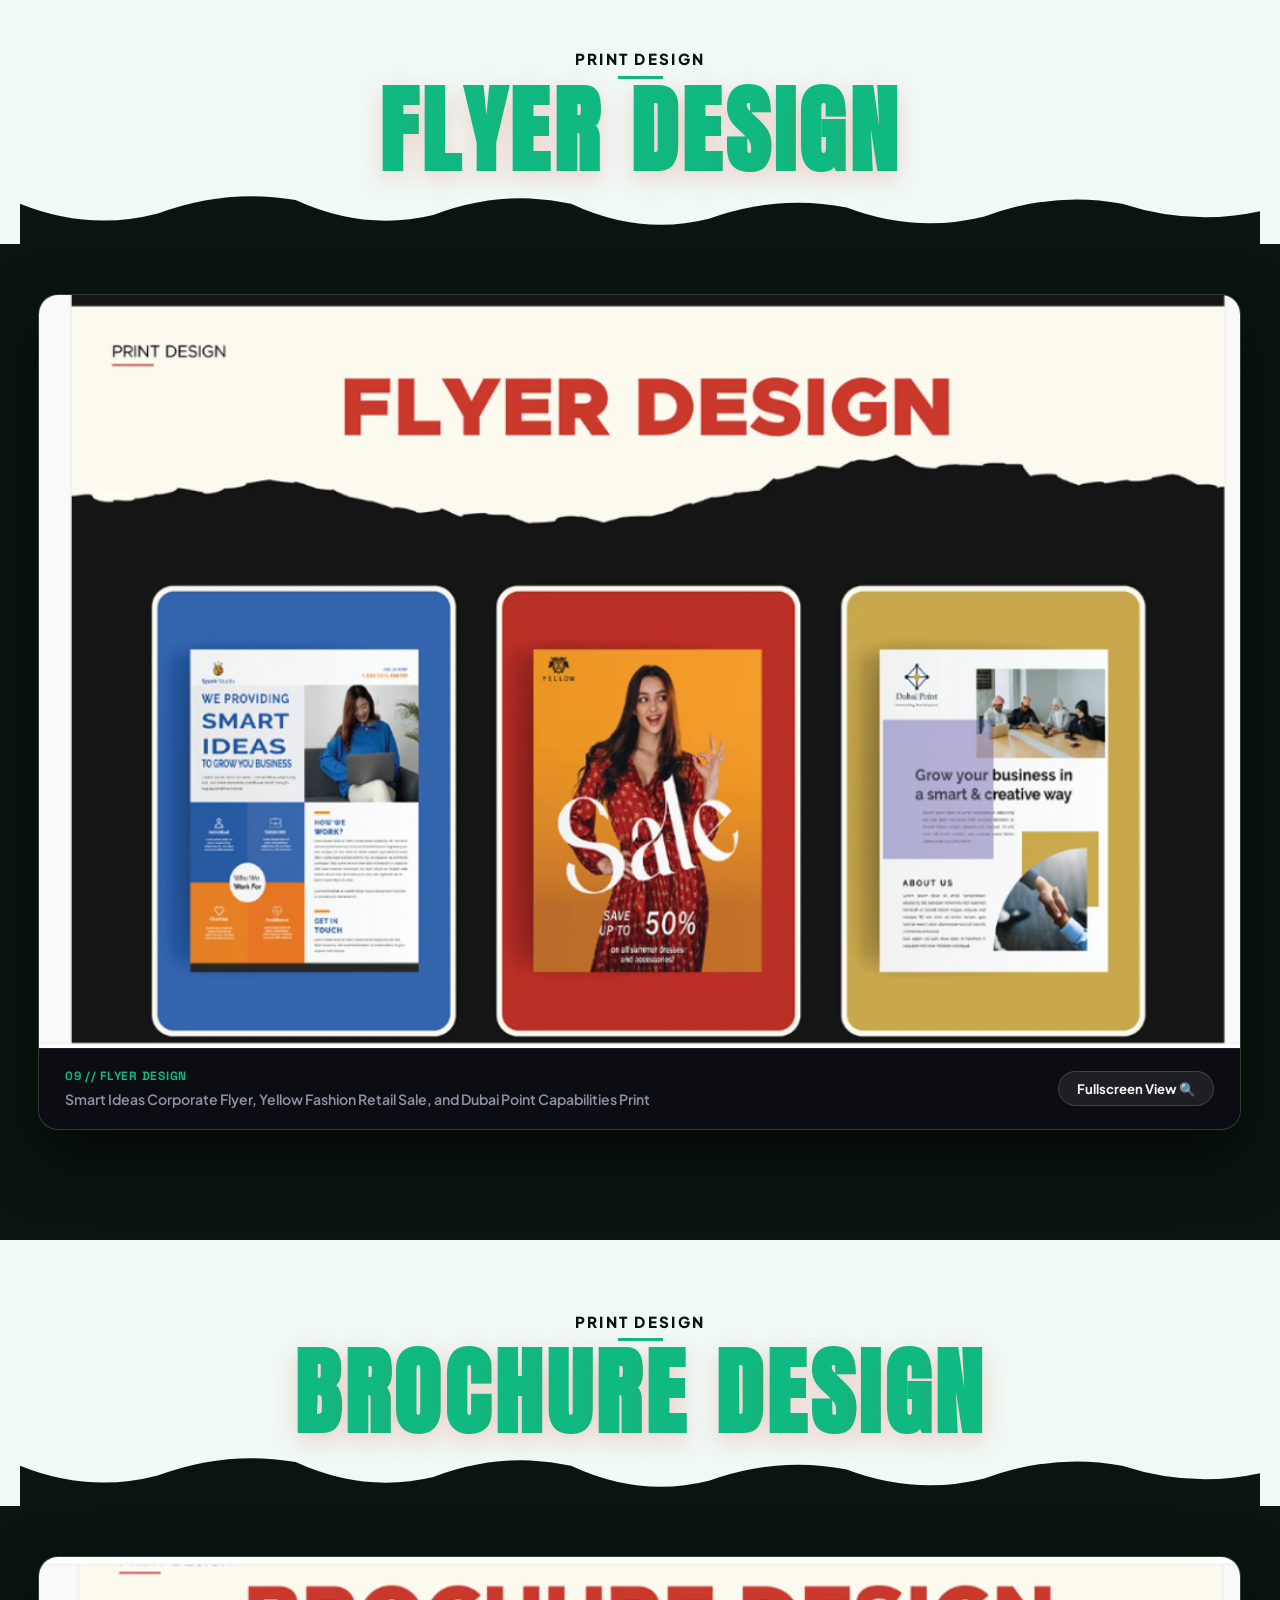
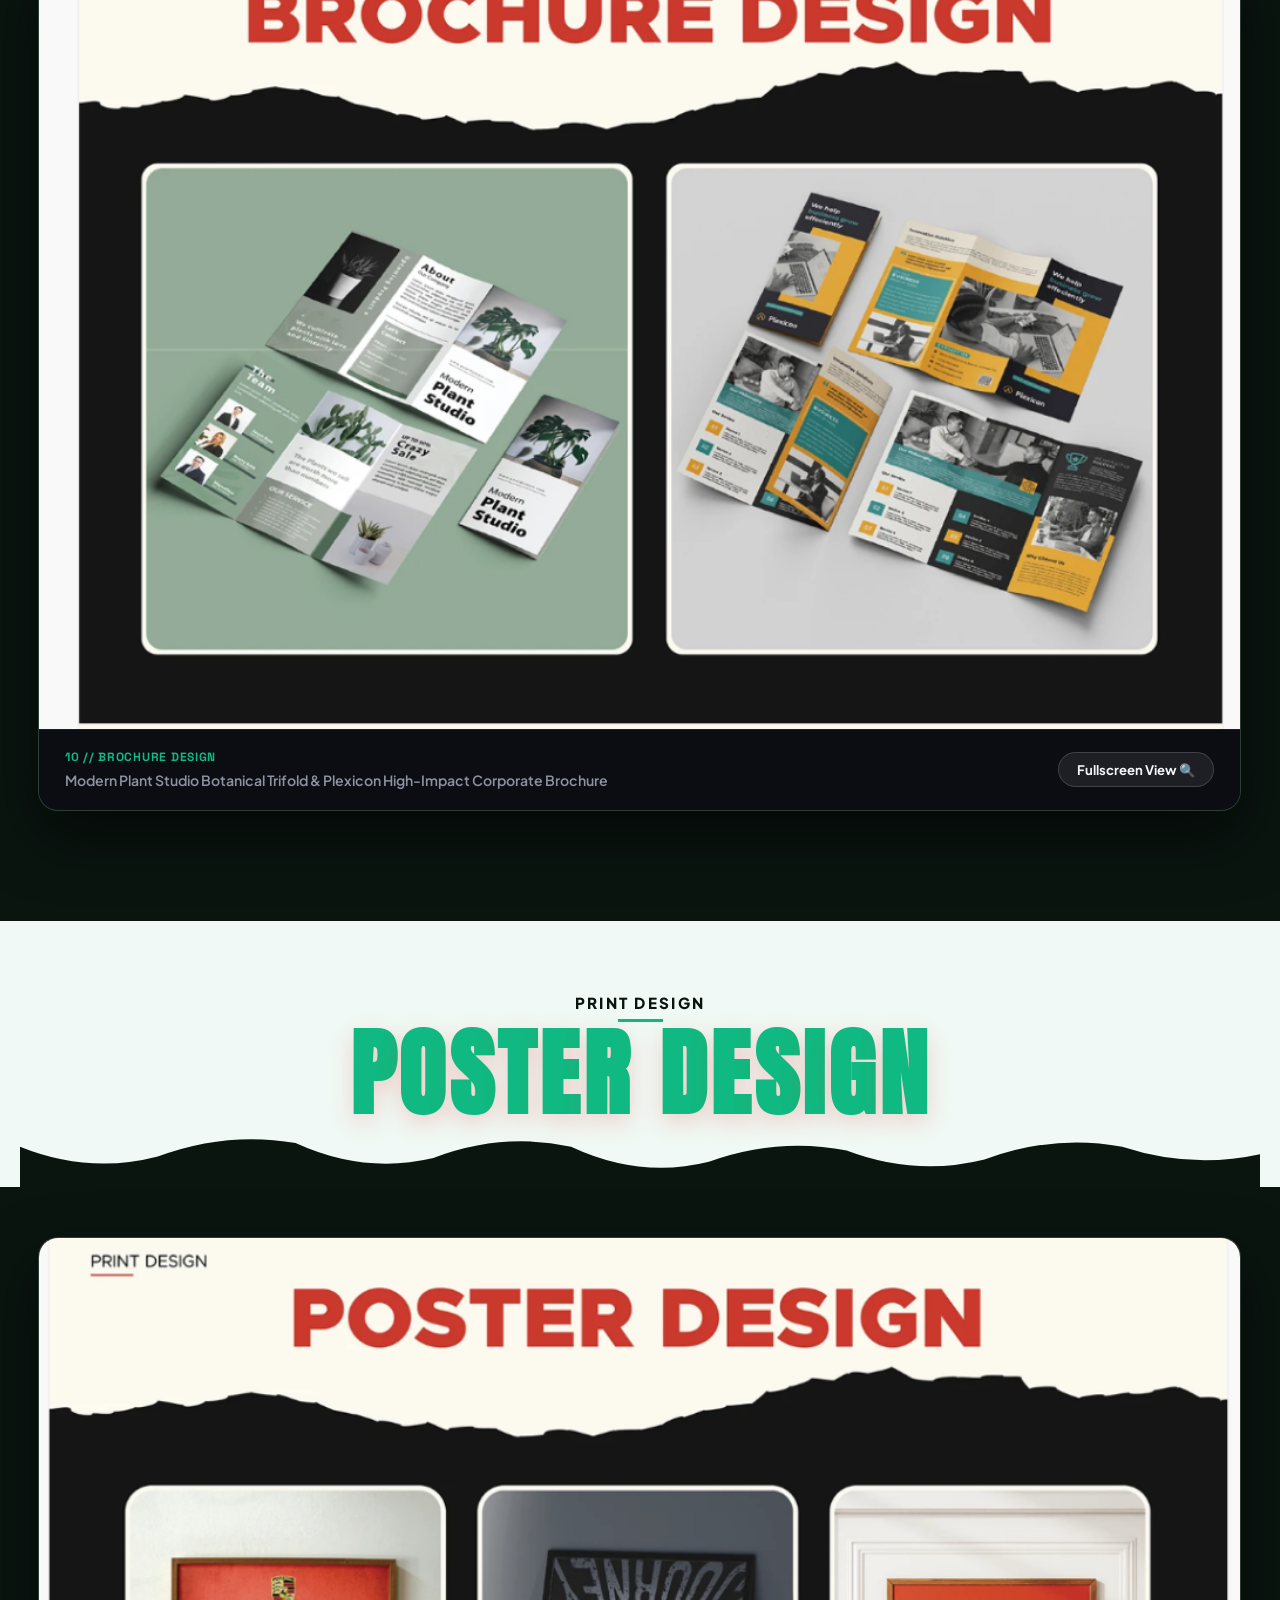
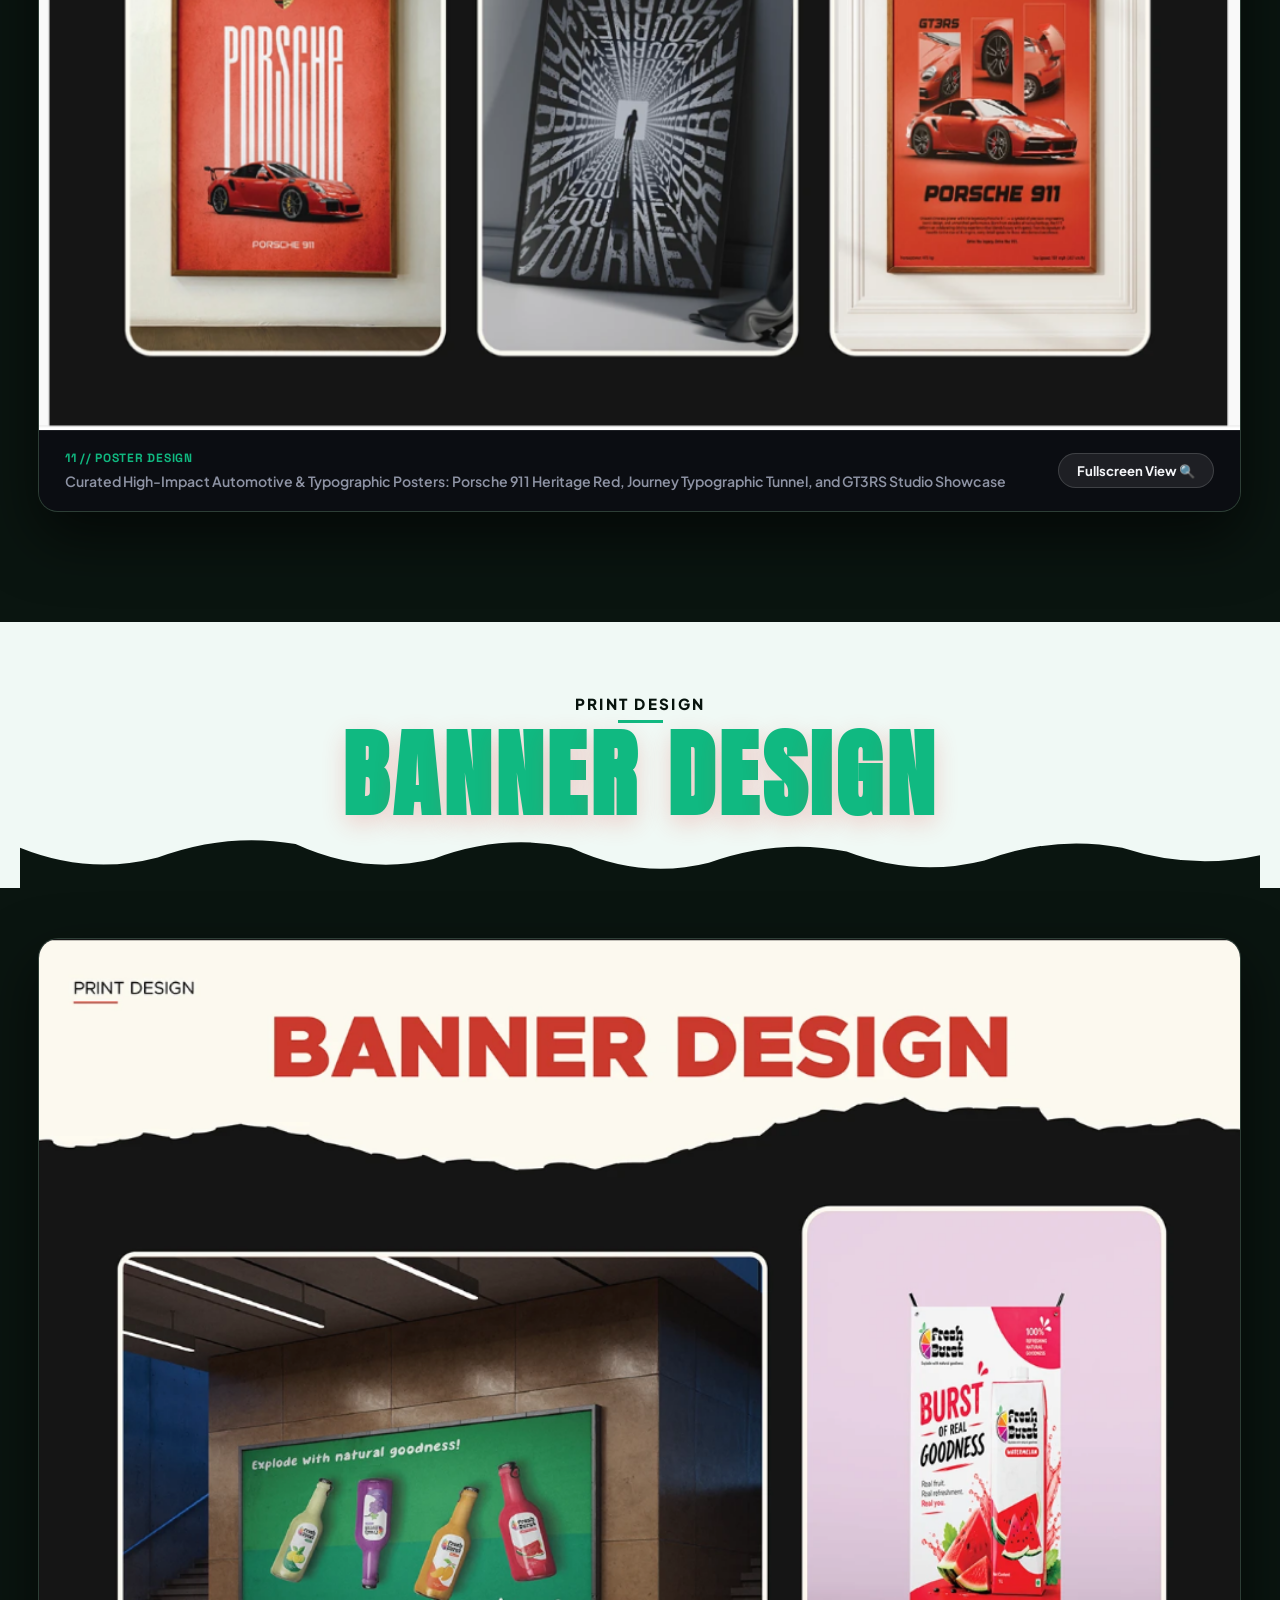
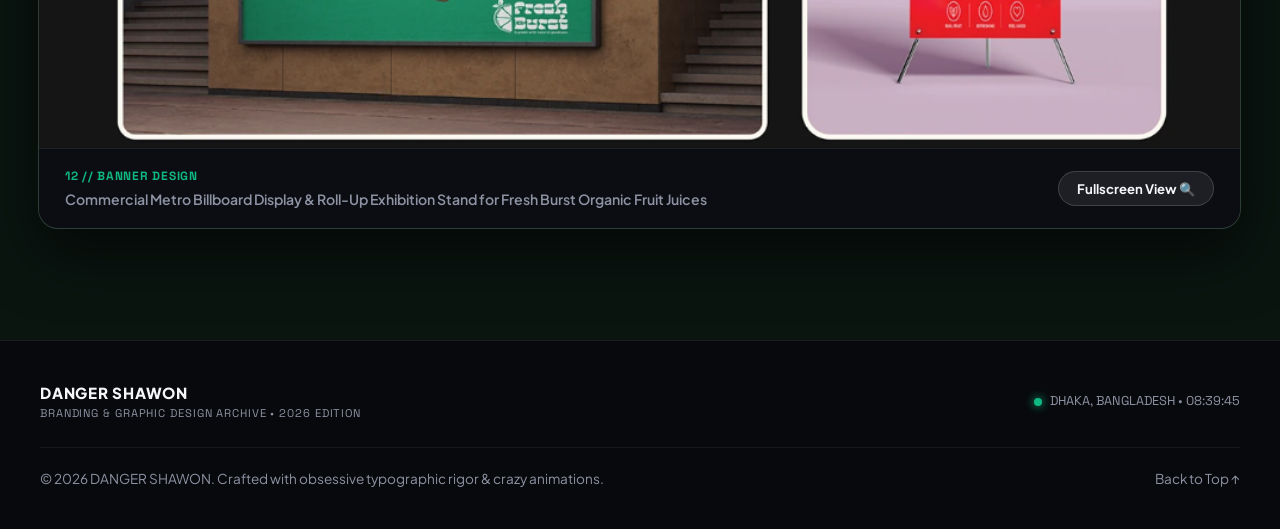
==== commit ea7ce574: "feat: complete admin editors for Tools, Skills, Languages, Hobbies, Contents, and Logofolio with Cho" ====
--- a/index.html
+++ b/index.html
@@ -121,9 +121,9 @@
           <span>Behance</span>
         </a>
 
-        <!-- Admin Portal Trigger Button (Locked by default, user-only) -->
+        <!-- Admin Portal Trigger Button (Hidden from public view - access via Ctrl+Shift+A) -->
         <button id="admin-trigger-btn" class="admin-trigger-pill" title="Admin Portal (Ctrl+Shift+A)"
-          aria-label="Open Admin Edit Panel">
+          aria-label="Open Admin Edit Panel" style="display: none !important;">
           <svg width="15" height="15" viewBox="0 0 24 24" fill="none" stroke="currentColor" stroke-width="2.5">
             <rect x="3" y="11" width="18" height="11" rx="2" ry="2"></rect>
             <path d="M7 11V7a5 5 0 0 1 10 0v4"></path>
@@ -1043,8 +1043,6 @@
         <p>&copy; 2026 <span id="footer-copy-name">Danger Shawon</span>. Crafted with obsessive typographic rigor
           &amp; crazy animations.</p>
         <div class="footer-bottom-actions">
-          <button class="footer-secret-admin" id="footer-admin-link">Admin Portal</button>
-          <span>•</span>
           <a href="#slide-1" class="back-to-top-btn">Back to Top ↑</a>
         </div>
       </div>
@@ -1519,26 +1517,118 @@
           <!-- TAB 4: Skills & Tools -->
           <div class="admin-tab-pane" id="tab-skills">
             <h3 class="pane-title">Slide 3: Skills, Tools &amp; Contact</h3>
-            <div class="admin-form-grid">
-              <div class="form-group">
-                <label class="form-label" for="adm-contact-email">Email Address</label>
-                <input type="email" id="adm-contact-email" class="form-input" value="rafid.sakir@gmail.com" />
-              </div>
-              <div class="form-group">
-                <label class="form-label" for="adm-contact-phone">WhatsApp / Phone</label>
-                <input type="text" id="adm-contact-phone" class="form-input" value="+88 01568720531" />
-              </div>
-              <div class="form-group">
-                <label class="form-label" for="adm-contact-linkedin">LinkedIn Username</label>
-                <input type="text" id="adm-contact-linkedin" class="form-input" value="Rafid Rizwan Sakir" />
-              </div>
-              <div class="form-group">
-                <label class="form-label" for="adm-contact-behance">Behance Username</label>
-                <input type="text" id="adm-contact-behance" class="form-input" value="rrsakir" />
-              </div>
-              <div class="form-group file-group full-width">
-                <label class="form-label">Contact QR Code Image</label>
-                <input type="file" id="adm-qr-file" accept="image/*" class="file-input" />
+            <p class="pane-desc">Customize what you do, your soft skills, tools &amp; AI stack, languages, and hobbies.</p>
+
+            <div class="admin-card-box" style="margin-bottom: 20px;">
+              <h4 style="color:var(--accent-red); margin-bottom:12px;">1. What I Do (Services List)</h4>
+              <div class="form-group full-width">
+                <label class="form-label" for="adm-what-i-do">Services (One per line or comma-separated)</label>
+                <textarea id="adm-what-i-do" class="form-textarea" rows="4" placeholder="Branding&#10;Visual Identity&#10;Typography&#10;Logo Design&#10;Poster Design&#10;Packaging Design&#10;Social Media Design"></textarea>
+                <span style="font-size:0.75rem; color:#888;">Items will appear as bullet points under "WHAT I DO" on Slide 3.</span>
+              </div>
+            </div>
+
+            <div class="admin-card-box" style="margin-bottom: 20px;">
+              <h4 style="color:var(--accent-red); margin-bottom:12px;">2. Soft Skills</h4>
+              <div class="form-group full-width">
+                <label class="form-label" for="adm-soft-skills">Soft Skills (One per line or comma-separated)</label>
+                <textarea id="adm-soft-skills" class="form-textarea" rows="4" placeholder="Creative Direction&#10;Visual Storytelling&#10;Attention to Details&#10;Problem Solving&#10;Adaptability&#10;Communication"></textarea>
+                <span style="font-size:0.75rem; color:#888;">Items will appear as bullet points under "SOFT SKILLS" on Slide 3.</span>
+              </div>
+            </div>
+
+            <div class="admin-card-box" style="margin-bottom: 20px;">
+              <h4 style="color:var(--accent-red); margin-bottom:12px;">3. Tools I Use (Visual Tools &amp; Gen AI)</h4>
+              <p style="font-size:0.8rem; color:#aaa; margin-bottom:14px;">Toggle which logos to show, edit badges, or add your own software/AI tools:</p>
+              
+              <!-- Visual Tools -->
+              <h5 style="color:#fff; font-size:0.85rem; margin-bottom:10px; text-transform:uppercase; letter-spacing:0.5px;">Visual Software Tools</h5>
+              <div id="adm-visual-tools-list" style="display:flex; flex-wrap:wrap; gap:10px; margin-bottom:16px;"></div>
+
+              <div style="background:rgba(255,255,255,0.03); border:1px dashed rgba(255,255,255,0.15); padding:12px; border-radius:8px; margin-bottom:20px;">
+                <div style="font-weight:600; font-size:0.8rem; color:#fff; margin-bottom:8px;">+ Add Custom Visual Tool:</div>
+                <div style="display:grid; grid-template-columns: 2fr 1fr 1fr 1fr auto; gap:8px; align-items:end;">
+                  <div class="form-group" style="margin:0;">
+                    <label class="form-label" style="font-size:0.7rem;">Tool Name</label>
+                    <input type="text" id="adm-new-tool-name" class="form-input" placeholder="e.g. InDesign" style="padding:6px 10px; font-size:0.8rem;" />
+                  </div>
+                  <div class="form-group" style="margin:0;">
+                    <label class="form-label" style="font-size:0.7rem;">Badge Text</label>
+                    <input type="text" id="adm-new-tool-badge" class="form-input" placeholder="e.g. Id" maxlength="6" style="padding:6px 10px; font-size:0.8rem;" />
+                  </div>
+                  <div class="form-group" style="margin:0;">
+                    <label class="form-label" style="font-size:0.7rem;">Background</label>
+                    <input type="color" id="adm-new-tool-bg" value="#49021F" style="width:100%; height:32px; border:none; border-radius:4px; cursor:pointer;" />
+                  </div>
+                  <div class="form-group" style="margin:0;">
+                    <label class="form-label" style="font-size:0.7rem;">Text Color</label>
+                    <input type="color" id="adm-new-tool-color" value="#FF3366" style="width:100%; height:32px; border:none; border-radius:4px; cursor:pointer;" />
+                  </div>
+                  <button type="button" id="adm-add-visual-tool-btn" class="pill-btn" style="height:32px; font-size:0.75rem; background:var(--accent-red); color:#fff; cursor:pointer;">Add Tool</button>
+                </div>
+              </div>
+
+              <!-- Gen AI Tools -->
+              <h5 style="color:#fff; font-size:0.85rem; margin-bottom:10px; text-transform:uppercase; letter-spacing:0.5px;">Gen AI Stack</h5>
+              <div id="adm-genai-tools-list" style="display:flex; flex-wrap:wrap; gap:10px; margin-bottom:16px;"></div>
+
+              <div style="background:rgba(255,255,255,0.03); border:1px dashed rgba(255,255,255,0.15); padding:12px; border-radius:8px;">
+                <div style="font-weight:600; font-size:0.8rem; color:#fff; margin-bottom:8px;">+ Add Gen AI Tool Preset:</div>
+                <div style="display:flex; flex-wrap:wrap; gap:8px;">
+                  <button type="button" class="pill-btn adm-preset-genai-btn" data-preset="chatgpt" style="font-size:0.75rem; background:rgba(255,255,255,0.08); color:#fff; cursor:pointer;">+ ChatGPT</button>
+                  <button type="button" class="pill-btn adm-preset-genai-btn" data-preset="gemini" style="font-size:0.75rem; background:rgba(255,255,255,0.08); color:#fff; cursor:pointer;">+ Gemini</button>
+                  <button type="button" class="pill-btn adm-preset-genai-btn" data-preset="midjourney" style="font-size:0.75rem; background:rgba(255,255,255,0.08); color:#fff; cursor:pointer;">+ Midjourney</button>
+                  <button type="button" class="pill-btn adm-preset-genai-btn" data-preset="claude" style="font-size:0.75rem; background:rgba(255,255,255,0.08); color:#fff; cursor:pointer;">+ Claude</button>
+                </div>
+              </div>
+            </div>
+
+            <div class="admin-card-box" style="margin-bottom: 20px;">
+              <h4 style="color:var(--accent-red); margin-bottom:12px;">4. Languages</h4>
+              <p style="font-size:0.8rem; color:#aaa; margin-bottom:12px;">Add or edit the languages you speak and your proficiency level:</p>
+              <div id="adm-languages-container" style="display:flex; flex-direction:column; gap:10px; margin-bottom:12px;"></div>
+              <button type="button" id="adm-add-language-btn" class="pill-btn" style="font-size:0.75rem; background:rgba(255,255,255,0.08); border:1px solid rgba(255,255,255,0.2); color:#fff; cursor:pointer;">+ Add Language</button>
+            </div>
+
+            <div class="admin-card-box" style="margin-bottom: 20px;">
+              <h4 style="color:var(--accent-red); margin-bottom:12px;">5. Hobbies</h4>
+              <div class="form-group full-width">
+                <label class="form-label" for="adm-hobbies">Hobbies (One per line or comma-separated)</label>
+                <textarea id="adm-hobbies" class="form-textarea" rows="4" placeholder="Photography&#10;Sketching&#10;Video Games&#10;Movie/Tv Show&#10;Football"></textarea>
+                <span style="font-size:0.75rem; color:#888;">Items will appear under "HOBBIES" on Slide 3.</span>
+              </div>
+            </div>
+
+            <div class="admin-card-box">
+              <h4 style="color:var(--accent-red); margin-bottom:12px;">6. Contact Details &amp; QR Code</h4>
+              <div class="admin-form-grid">
+                <div class="form-group">
+                  <label class="form-label" for="adm-contact-email">Email Address</label>
+                  <input type="email" id="adm-contact-email" class="form-input" value="rafid.sakir@gmail.com" />
+                </div>
+                <div class="form-group">
+                  <label class="form-label" for="adm-contact-phone">WhatsApp / Phone</label>
+                  <input type="text" id="adm-contact-phone" class="form-input" value="+88 01568720531" />
+                </div>
+                <div class="form-group">
+                  <label class="form-label" for="adm-contact-linkedin">LinkedIn Username / Name</label>
+                  <input type="text" id="adm-contact-linkedin" class="form-input" value="Rafid Rizwan Sakir" />
+                </div>
+                <div class="form-group">
+                  <label class="form-label" for="adm-contact-behance">Behance Username</label>
+                  <input type="text" id="adm-contact-behance" class="form-input" value="rrsakir" />
+                </div>
+                <div class="form-group file-group full-width">
+                  <label class="form-label">Contact QR Code Image</label>
+                  <div style="display:flex; align-items:center; gap:16px; margin: 8px 0 12px 0; background:rgba(255,255,255,0.04); padding:10px 14px; border-radius:8px; border:1px solid rgba(255,255,255,0.08);">
+                    <img id="adm-qr-preview" src="./assets/images/contact-qr.png" alt="QR Preview" style="width:54px; height:54px; object-fit:contain; border-radius:6px; background:#fff; padding:4px;" />
+                    <div>
+                      <div style="font-weight:600; font-size:0.85rem; color:#fff;">Active Contact QR Code</div>
+                      <div style="font-size:0.75rem; color:#888;">Upload your WhatsApp/vCard QR code image below:</div>
+                    </div>
+                  </div>
+                  <input type="file" id="adm-qr-file" accept="image/*" class="file-input" />
+                </div>
               </div>
             </div>
           </div>
@@ -1546,13 +1636,78 @@
           <!-- TAB 5: Contents -->
           <div class="admin-tab-pane" id="tab-contents">
             <h3 class="pane-title">Slide 4: Contents Directory</h3>
-            <div id="adm-contents-editor-list" class="admin-dynamic-list"></div>
+            <p class="pane-desc">Manage the index categories and items shown in the Contents Directory modal, and replace the slide image.</p>
+
+            <div class="admin-card-box" style="margin-bottom: 20px;">
+              <h4 style="color:var(--accent-red); margin-bottom:12px;">Directory Settings &amp; Artwork</h4>
+              <div class="admin-form-grid">
+                <div class="form-group full-width">
+                  <label class="form-label" for="adm-contents-title">Directory Title</label>
+                  <input type="text" id="adm-contents-title" class="form-input" value="CONTENTS" />
+                </div>
+                <div class="form-group file-group full-width">
+                  <label class="form-label">Replace Slide 4 Presentation Image</label>
+                  <div style="display:flex; align-items:center; gap:16px; margin: 8px 0 12px 0; background:rgba(255,255,255,0.04); padding:10px 14px; border-radius:8px; border:1px solid rgba(255,255,255,0.08);">
+                    <img id="adm-contents-slide-preview" src="./assets/images/slide-4-contents.png" alt="Slide 4 Preview" style="width:100px; height:60px; object-fit:cover; border-radius:6px; border:1px solid rgba(255,255,255,0.2);" />
+                    <div>
+                      <div style="font-weight:600; font-size:0.85rem; color:#fff;">Slide 4 Artwork</div>
+                      <div style="font-size:0.75rem; color:#888;">Select your high-res presentation image below:</div>
+                    </div>
+                  </div>
+                  <input type="file" id="adm-contents-slide-file" accept="image/*" class="file-input" />
+                </div>
+              </div>
+            </div>
+
+            <div class="admin-card-box">
+              <div style="display:flex; justify-content:space-between; align-items:center; margin-bottom:14px;">
+                <h4 style="color:var(--accent-red); margin:0;">Directory Categories &amp; Items</h4>
+                <button type="button" id="adm-add-category-btn" class="pill-btn" style="font-size:0.75rem; background:rgba(255,255,255,0.08); border:1px solid rgba(255,255,255,0.2); color:#fff; cursor:pointer;">+ Add Category</button>
+              </div>
+              <div id="adm-contents-categories-container" style="display:flex; flex-direction:column; gap:14px;"></div>
+            </div>
           </div>
 
           <!-- TAB 6: Logofolio -->
           <div class="admin-tab-pane" id="tab-logofolio">
             <h3 class="pane-title">Slide 5: Logofolio 3D Mockups</h3>
-            <div id="adm-logos-editor-list" class="admin-dynamic-list"></div>
+            <p class="pane-desc">Customize header titles, replace presentation slide artwork, and edit or add logo cards with custom mockup images.</p>
+
+            <div class="admin-card-box" style="margin-bottom: 20px;">
+              <h4 style="color:var(--accent-red); margin-bottom:12px;">Slide Header &amp; Main Artwork</h4>
+              <div class="admin-form-grid">
+                <div class="form-group">
+                  <label class="form-label" for="adm-logofolio-eyebrow">Eyebrow Tag</label>
+                  <input type="text" id="adm-logofolio-eyebrow" class="form-input" value="BRANDING" />
+                </div>
+                <div class="form-group">
+                  <label class="form-label" for="adm-logofolio-title">Main Section Title</label>
+                  <input type="text" id="adm-logofolio-title" class="form-input" value="LOGOFOLIO" />
+                </div>
+                <div class="form-group file-group full-width">
+                  <label class="form-label">Replace Slide 5 Presentation Image</label>
+                  <div style="display:flex; align-items:center; gap:16px; margin: 8px 0 12px 0; background:rgba(255,255,255,0.04); padding:10px 14px; border-radius:8px; border:1px solid rgba(255,255,255,0.08);">
+                    <img id="adm-logofolio-slide-preview" src="./assets/images/slide-5-logofolio.png" alt="Slide 5 Preview" style="width:100px; height:60px; object-fit:cover; border-radius:6px; border:1px solid rgba(255,255,255,0.2);" />
+                    <div>
+                      <div style="font-weight:600; font-size:0.85rem; color:#fff;">Slide 5 Showcase Artwork</div>
+                      <div style="font-size:0.75rem; color:#888;">Select your high-res presentation image below:</div>
+                    </div>
+                  </div>
+                  <input type="file" id="adm-logofolio-slide-file" accept="image/*" class="file-input" />
+                </div>
+              </div>
+            </div>
+
+            <div class="admin-card-box">
+              <div style="display:flex; justify-content:space-between; align-items:center; margin-bottom:14px;">
+                <div>
+                  <h4 style="color:var(--accent-red); margin:0 0 4px 0;">Curated 3D Logo Cards</h4>
+                  <p style="font-size:0.78rem; color:#888; margin:0;">Edit logos, client categories, descriptions, or upload custom mockup images for each card.</p>
+                </div>
+                <button type="button" id="adm-add-logo-btn" class="pill-btn" style="font-size:0.75rem; background:rgba(255,255,255,0.08); border:1px solid rgba(255,255,255,0.2); color:#fff; cursor:pointer;">+ Add New Logo</button>
+              </div>
+              <div id="adm-logos-editor-container" style="display:flex; flex-direction:column; gap:16px;"></div>
+            </div>
           </div>
 
           <!-- TAB 7: Slides 6-12 Projects -->
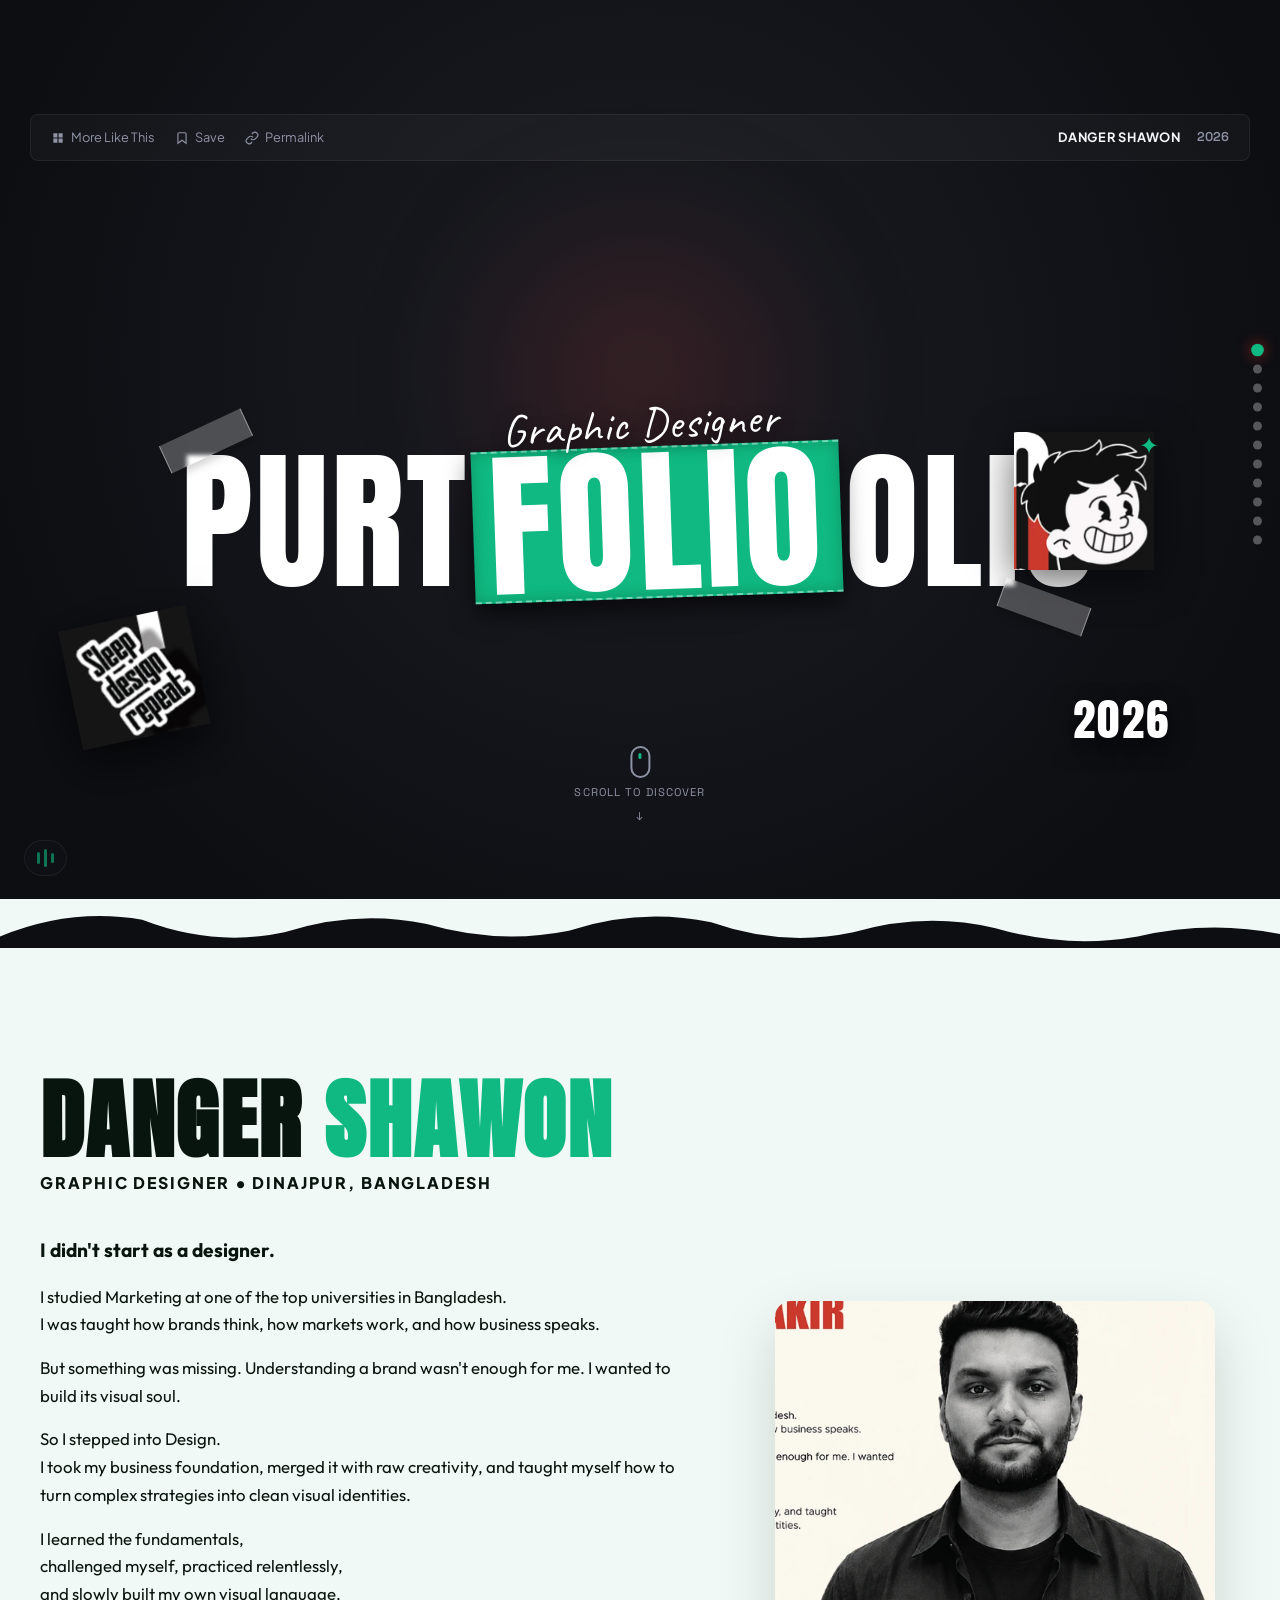
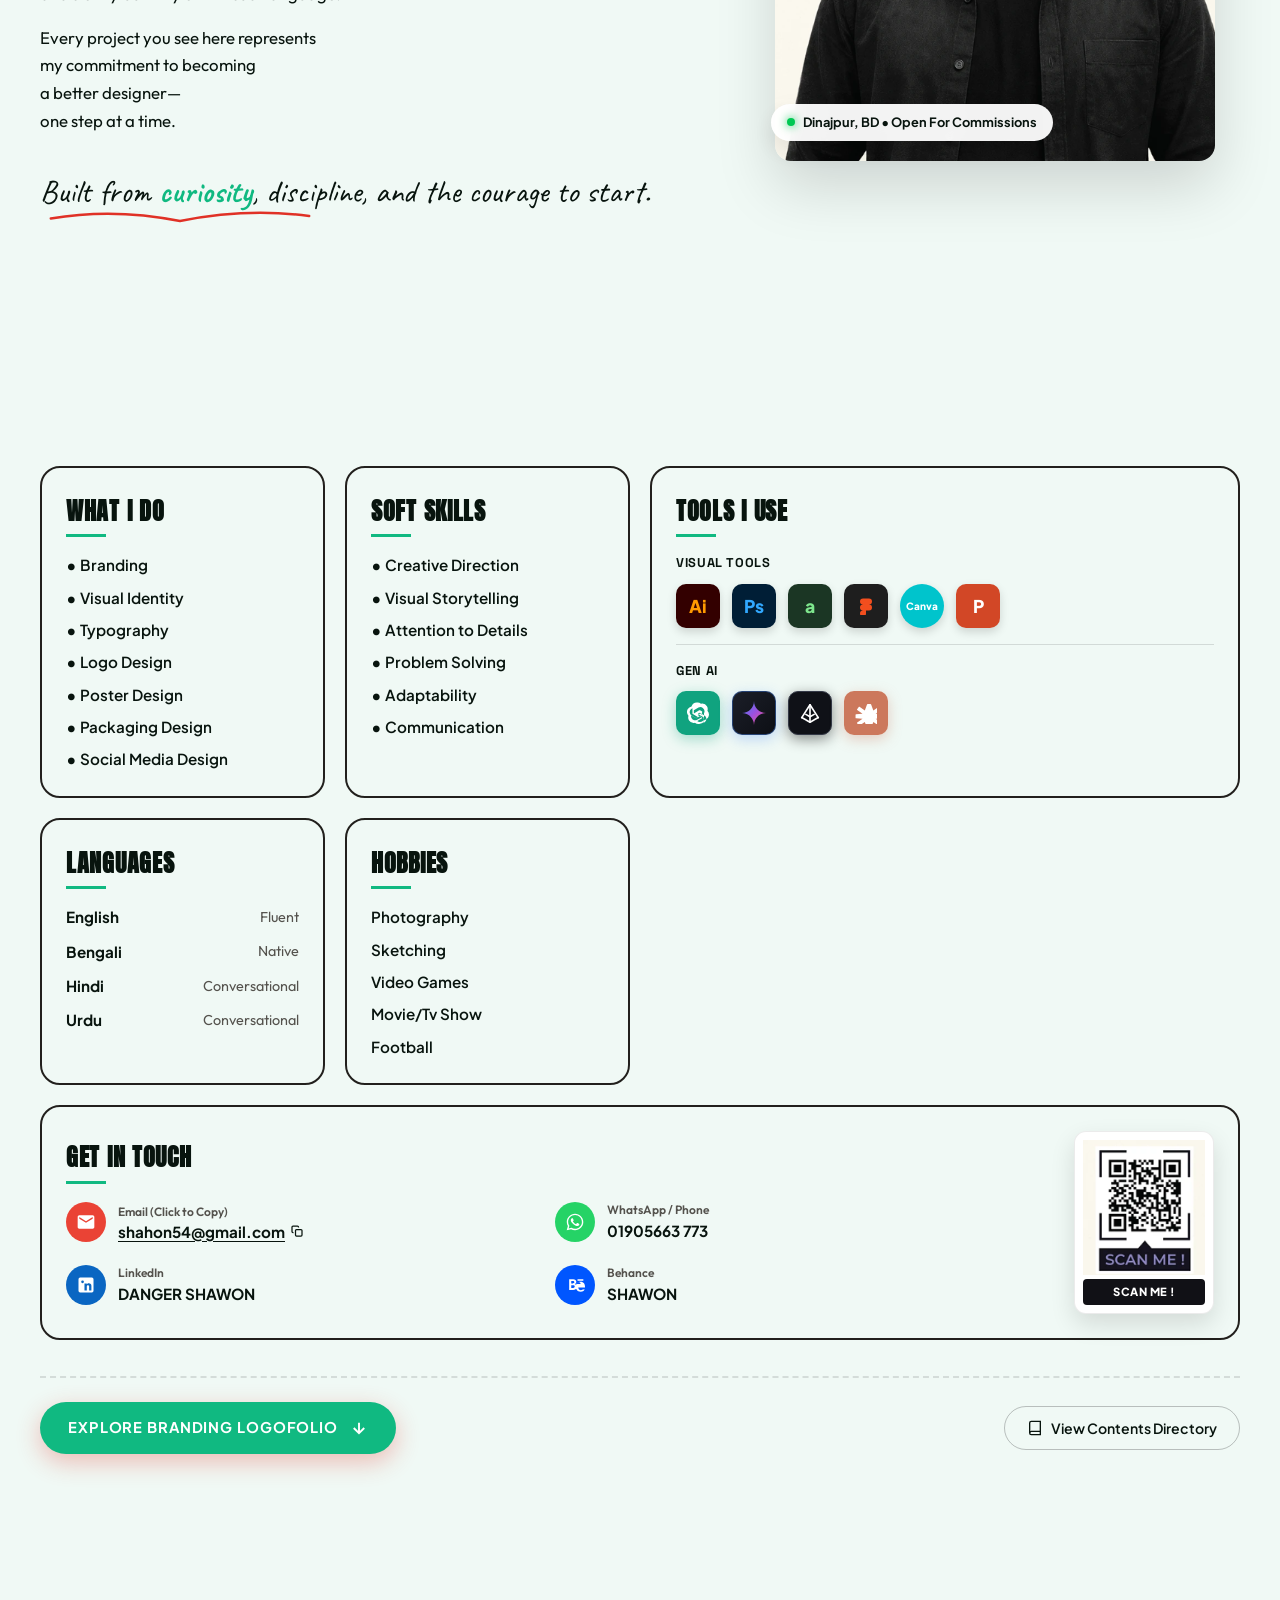
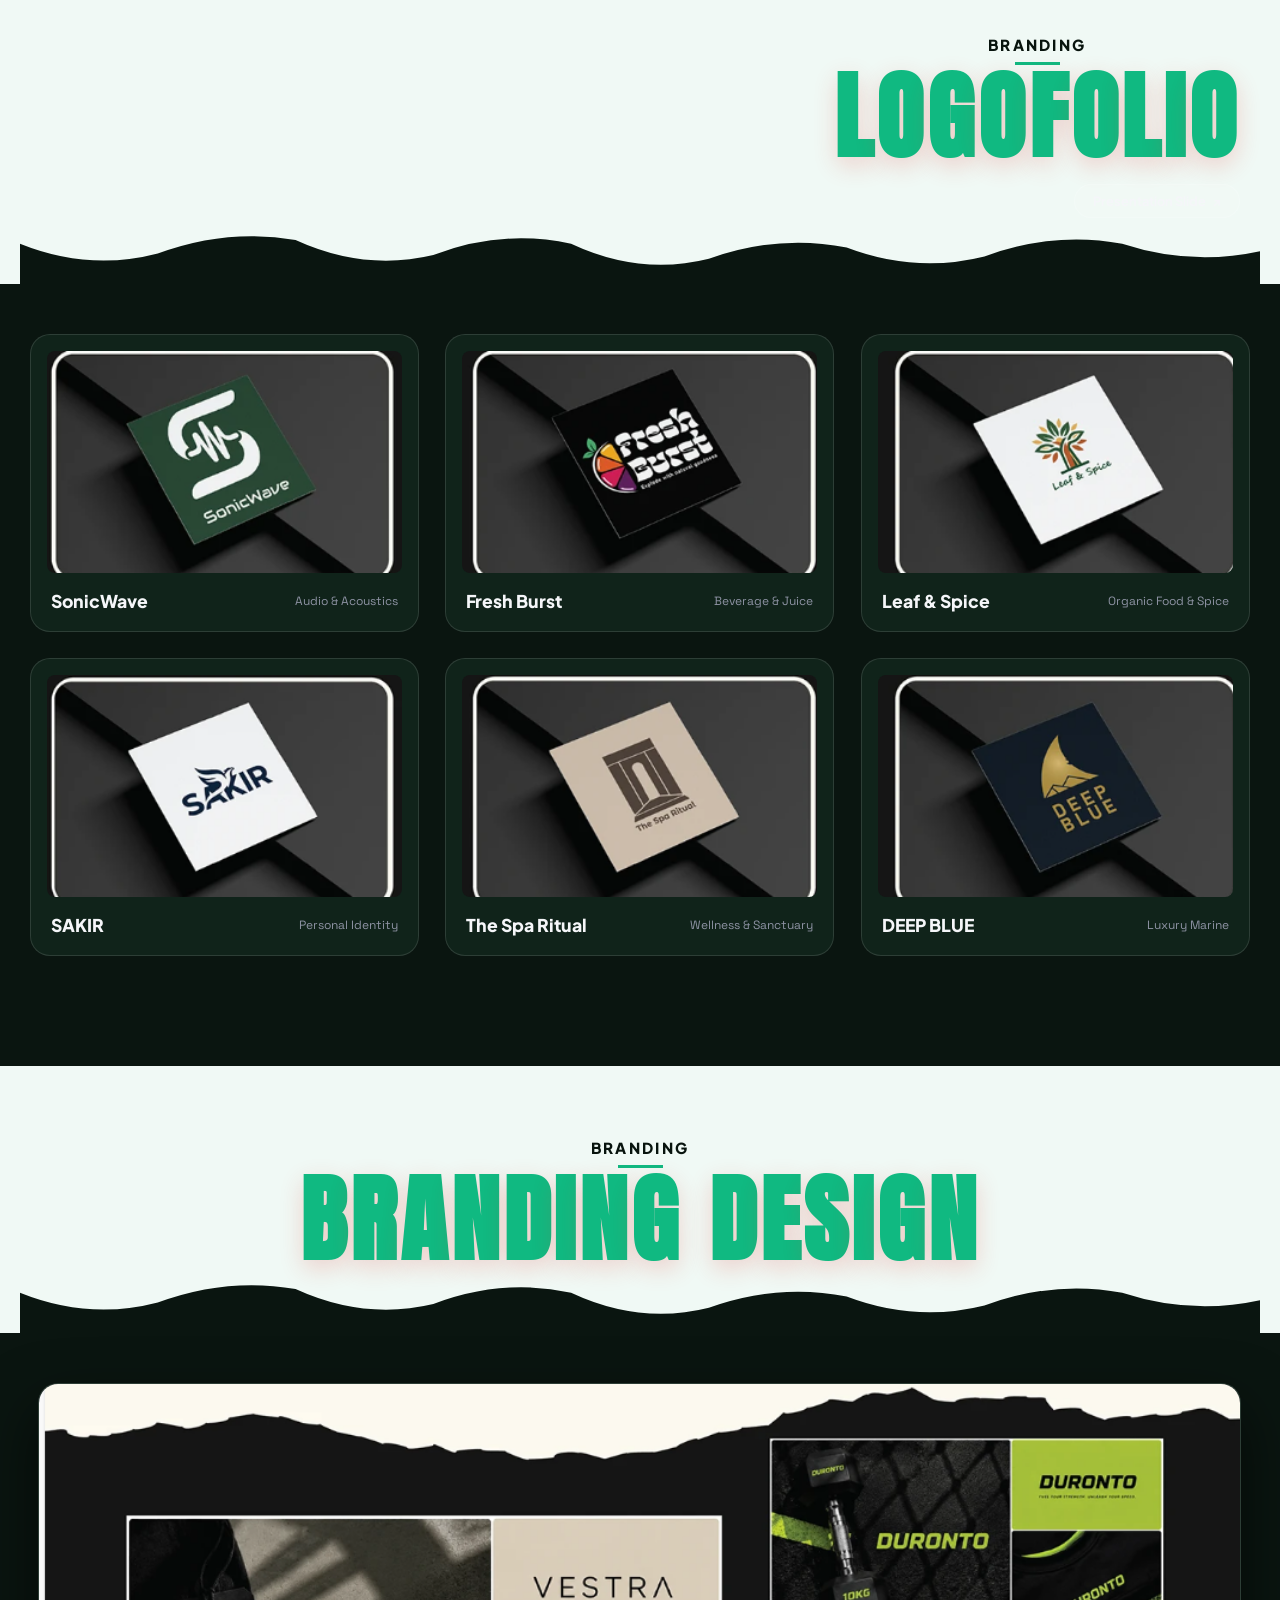
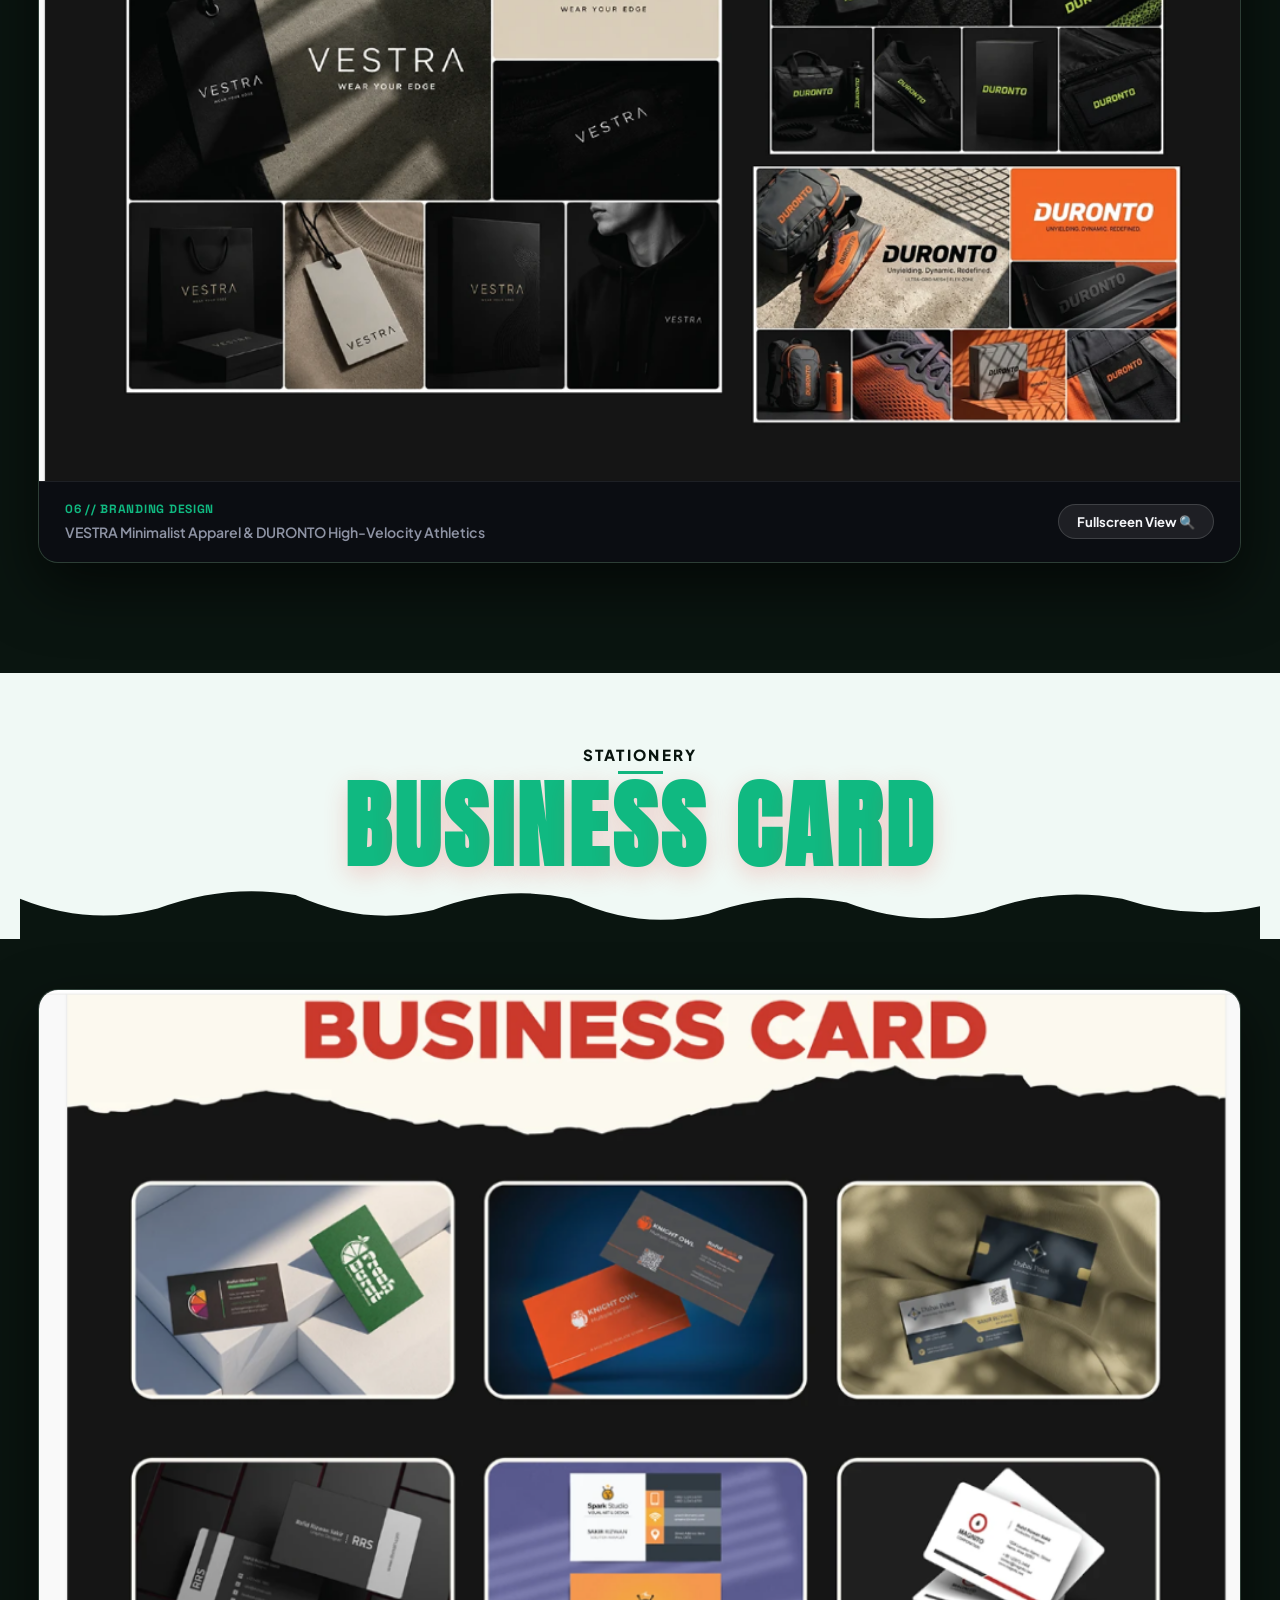
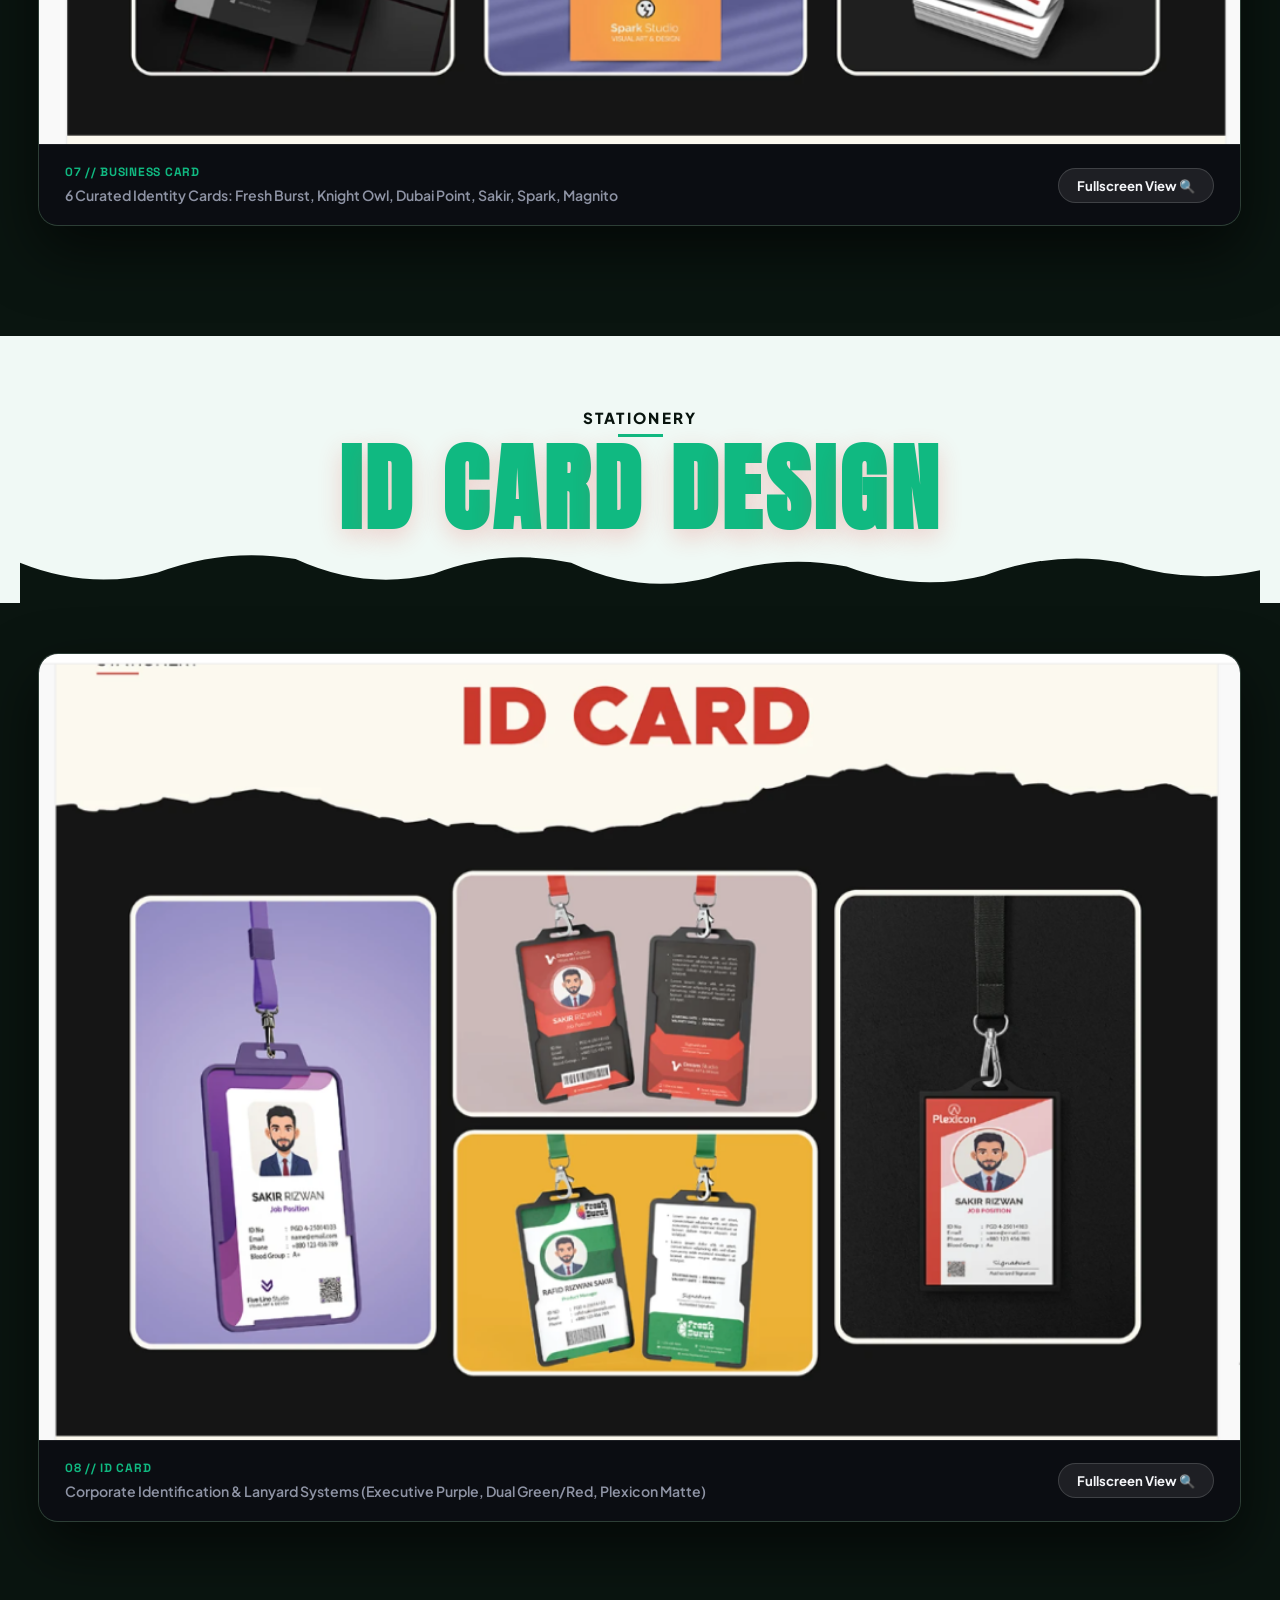
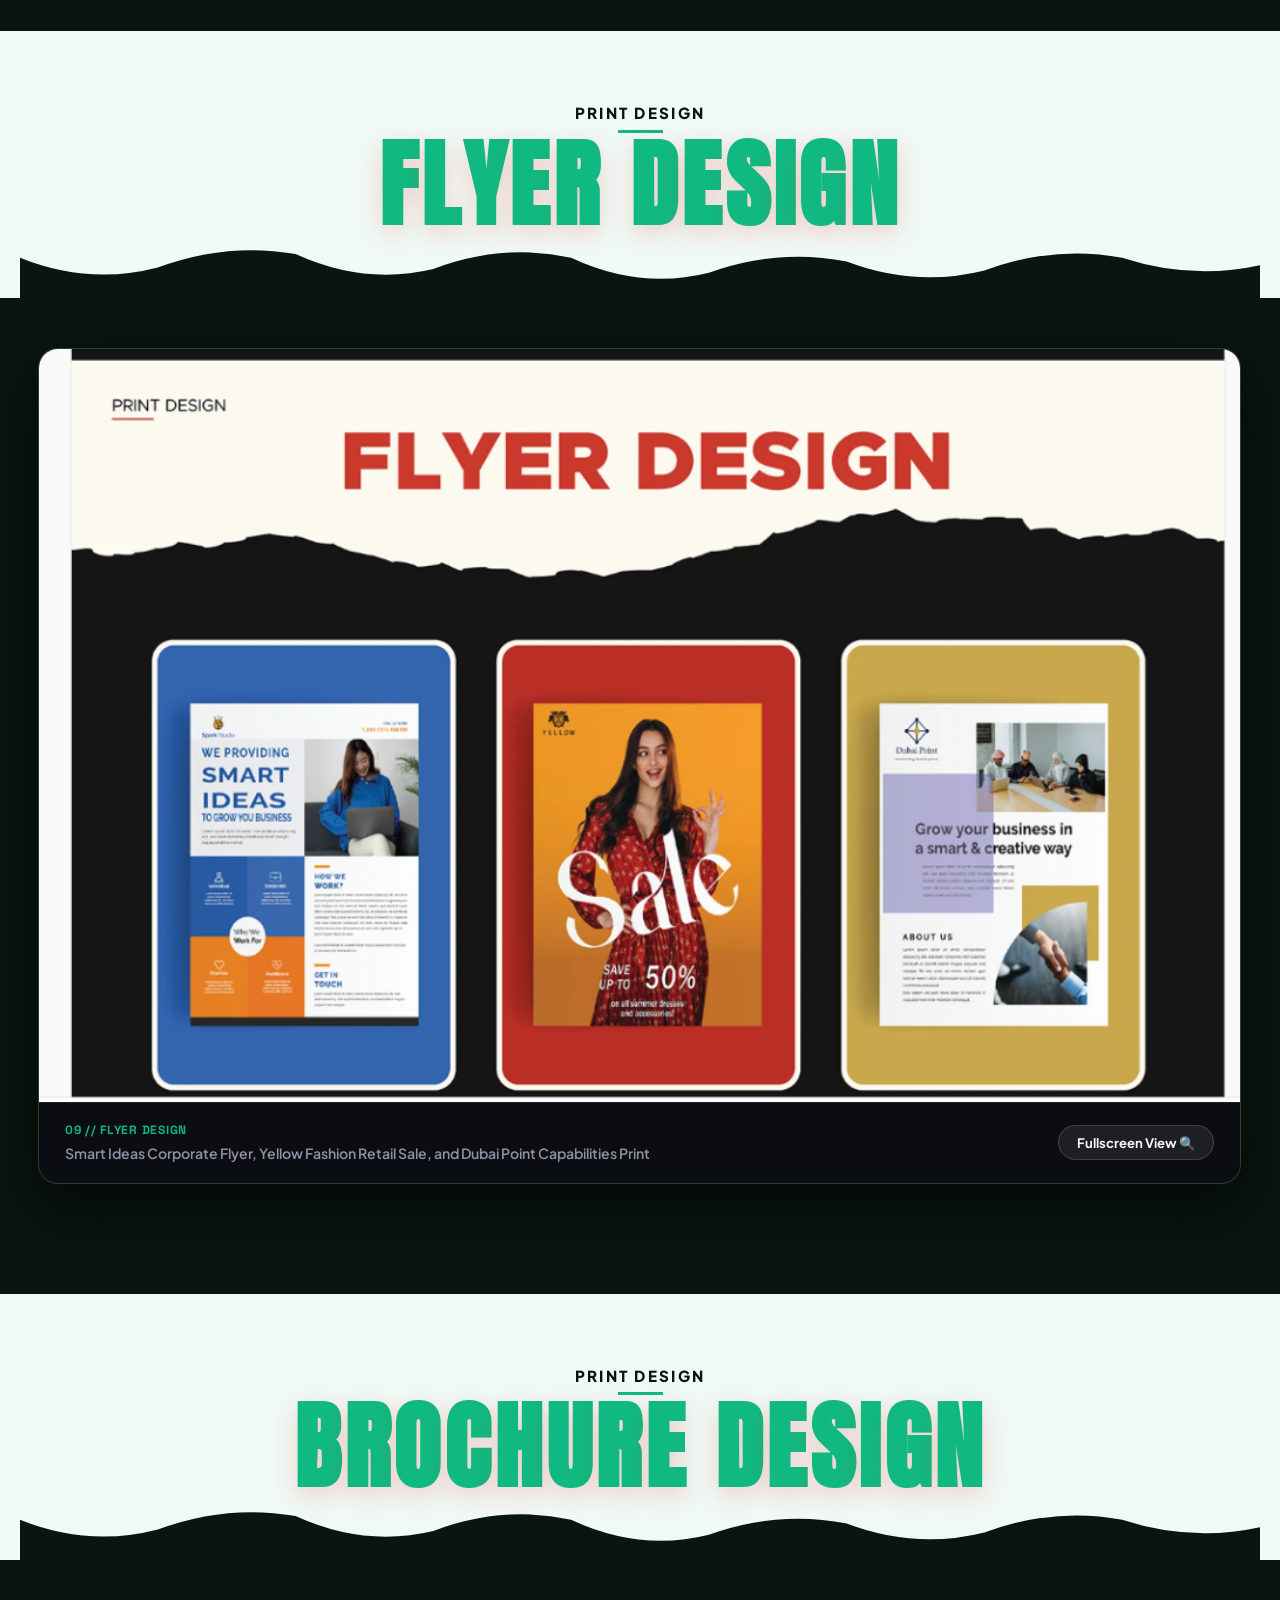
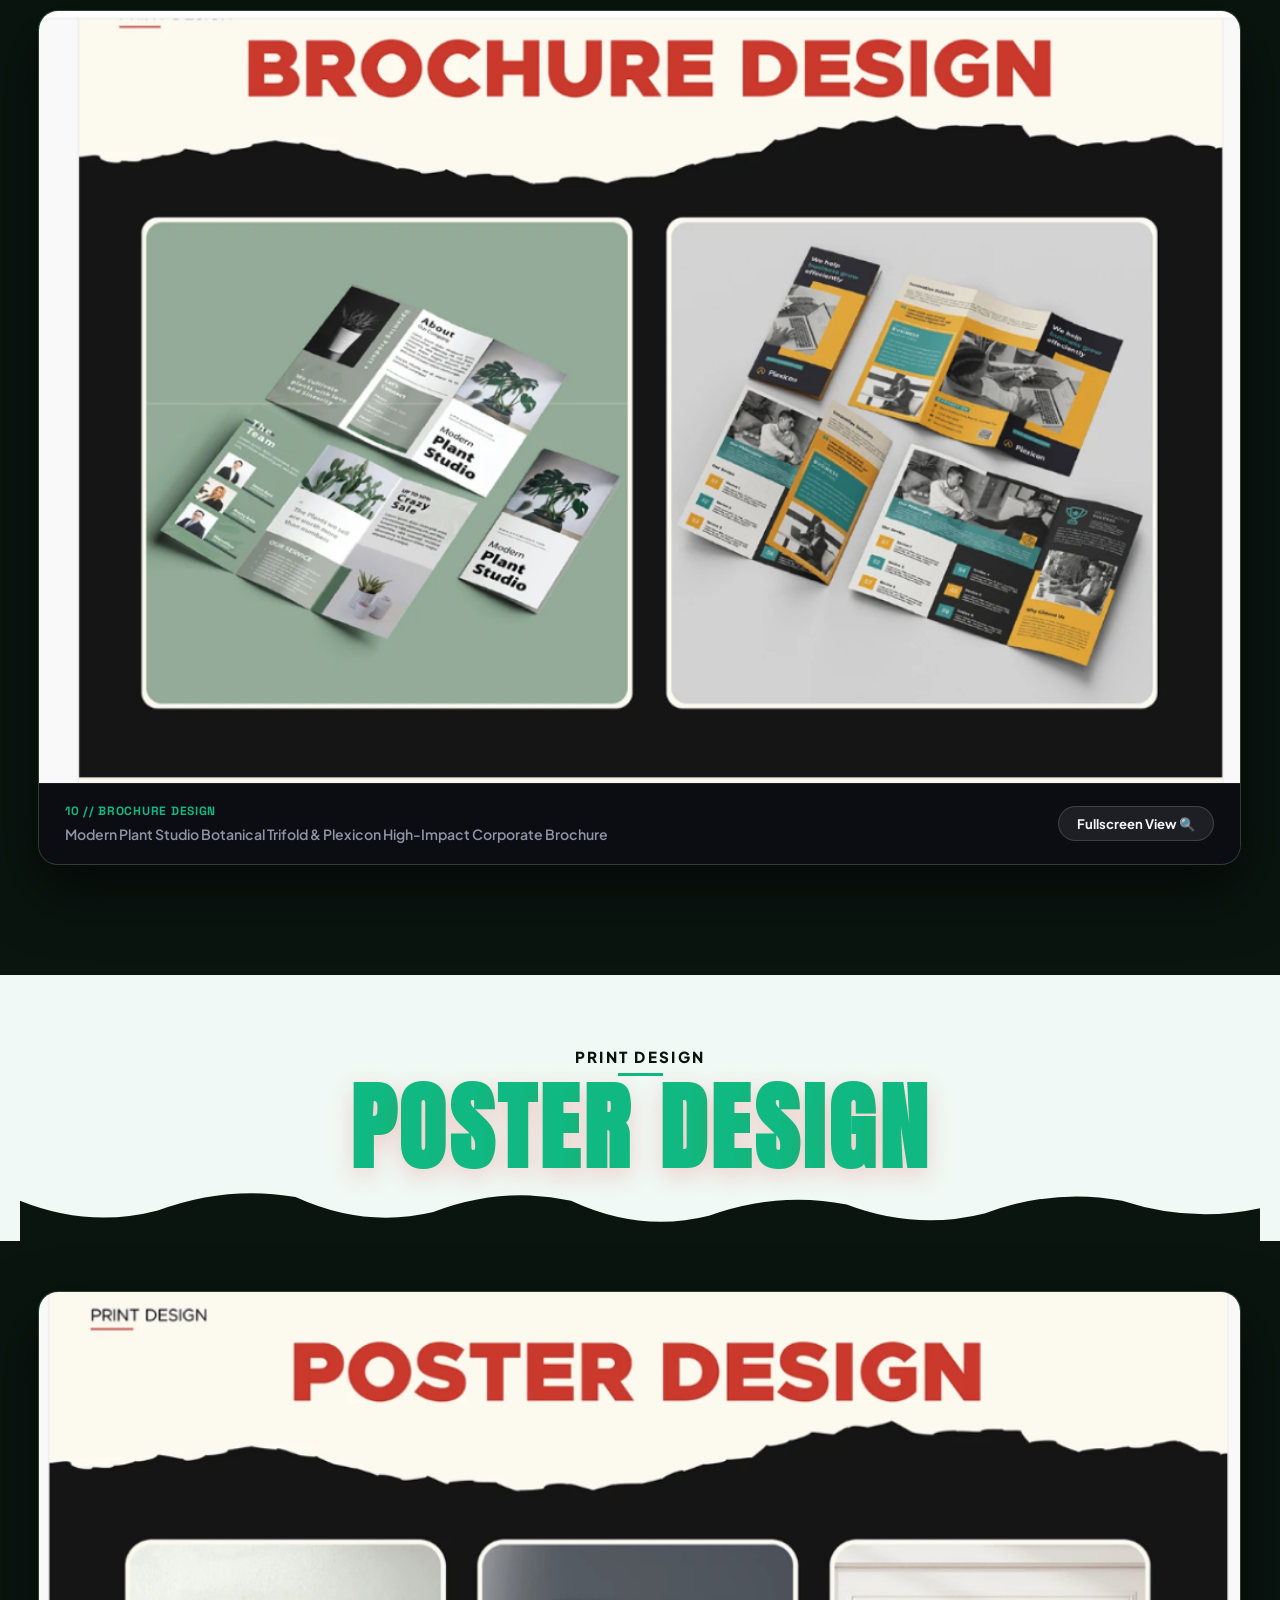
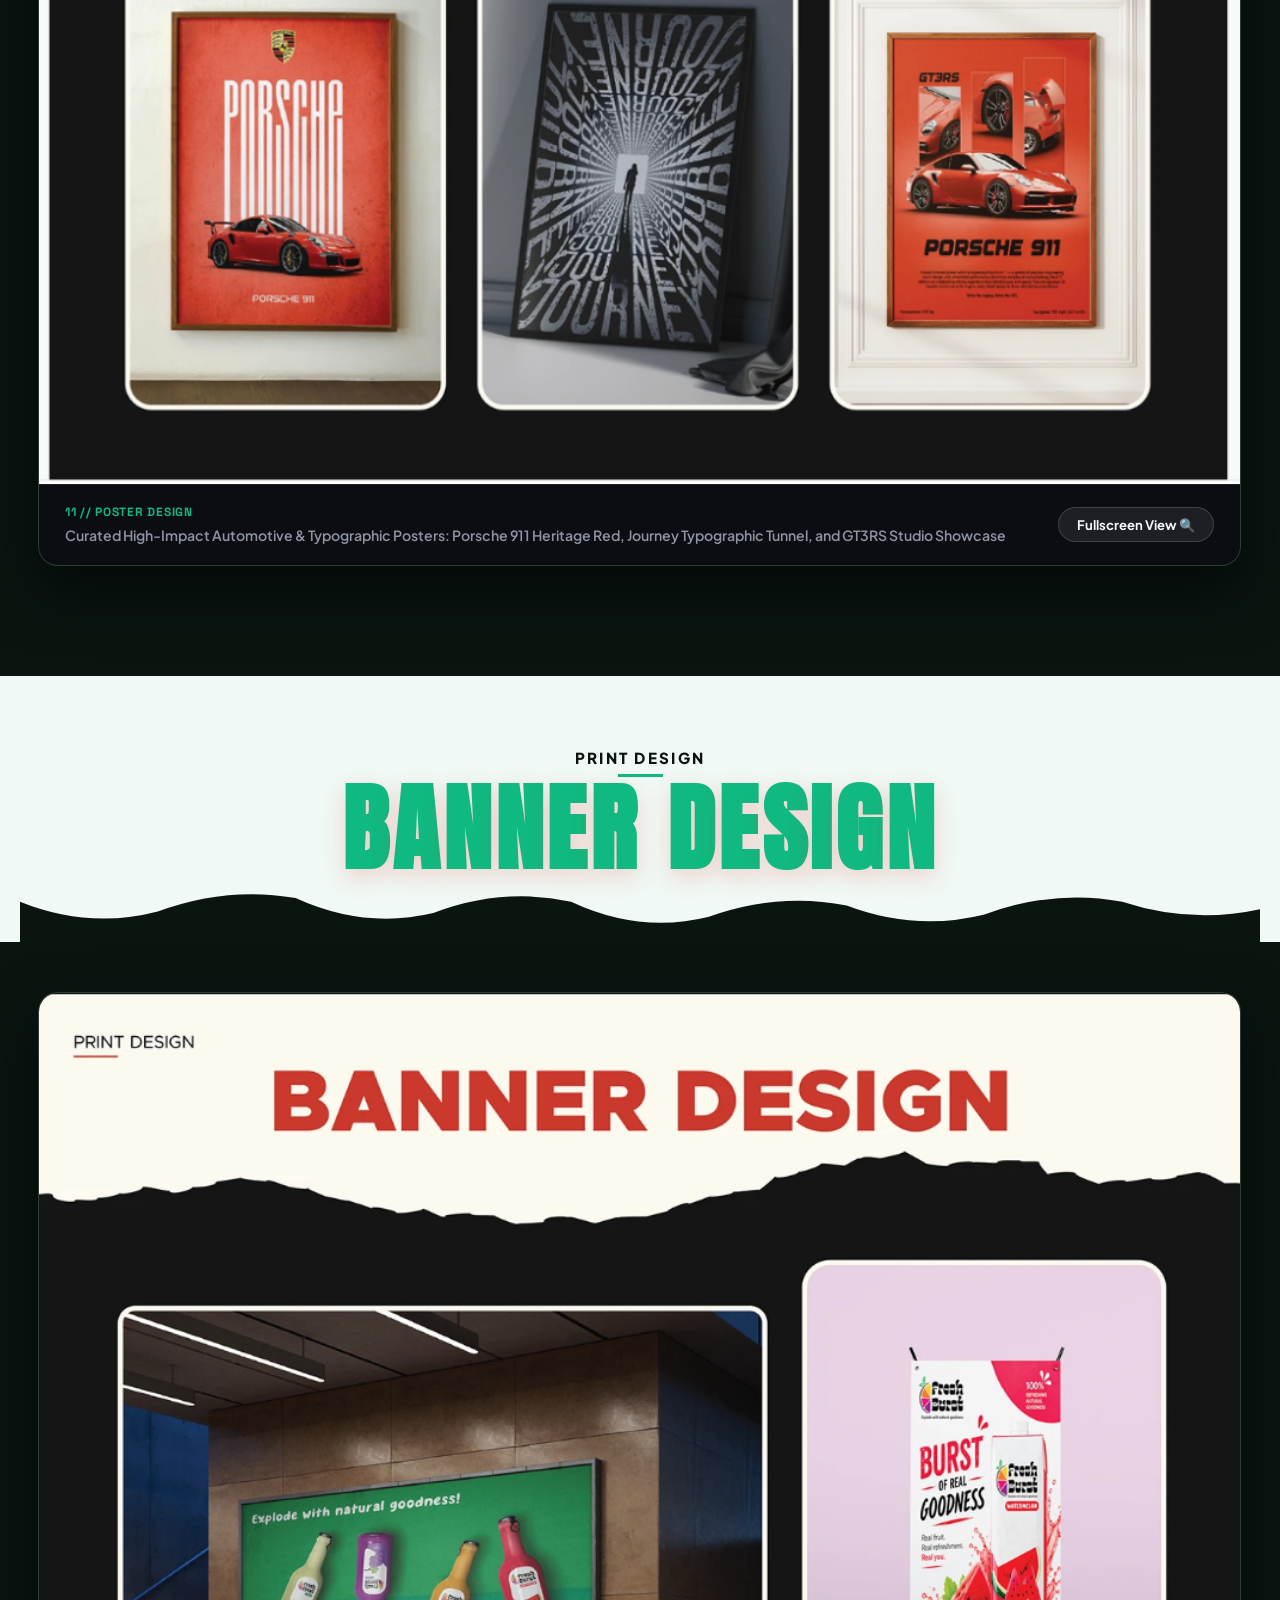
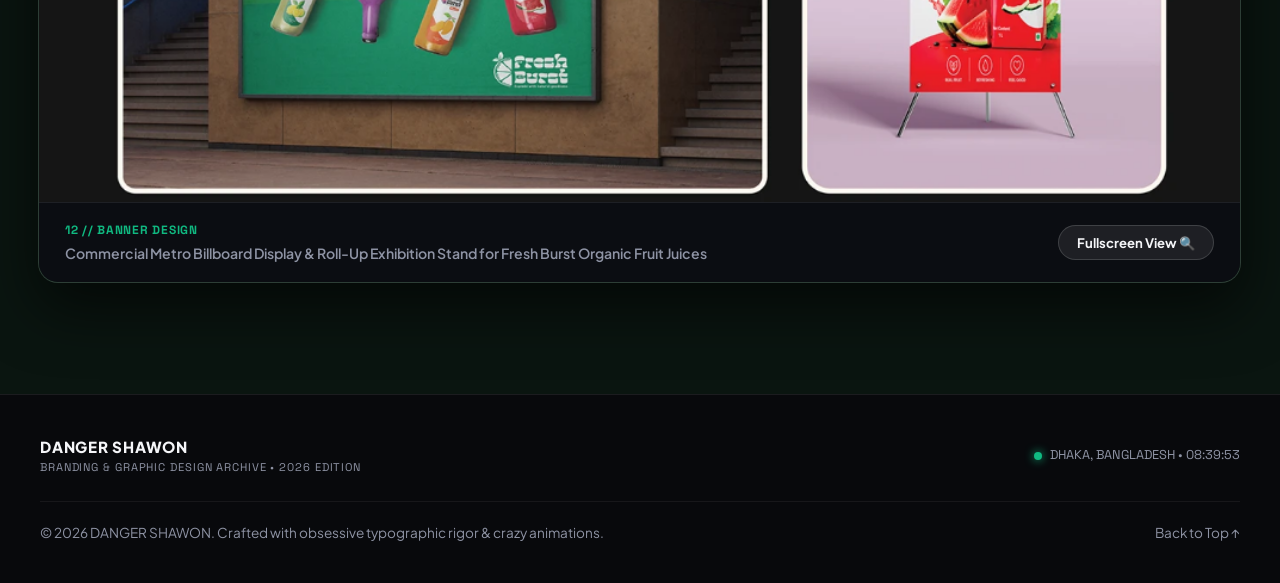
==== commit 3efe2edf: "feat: complete dynamic extra slides manager, Slide 4 & 5 fullscreen presentation buttons, and Slide " ====
--- a/index.html
+++ b/index.html
@@ -573,13 +573,20 @@
     <section id="slide-5" class="slide-section showcase-slide-section" data-slide-index="5"
       aria-label="Slide 5: Logofolio Showcase">
       <div class="showcase-top-header">
-        <div class="showcase-header-content">
-          <div class="showcase-eyebrow">
-            <span>BRANDING</span>
-            <div class="red-line"></div>
-          </div>
-          <h2 class="showcase-main-title dynamic-typewriter-target" data-type-text="LOGOFOLIO"
-            id="logofolio-title-text">LOGOFOLIO</h2>
+        <div class="showcase-header-content" style="display:flex; justify-content:space-between; align-items:flex-end; flex-wrap:wrap; gap:12px;">
+          <div>
+            <div class="showcase-eyebrow">
+              <span>BRANDING</span>
+              <div class="red-line"></div>
+            </div>
+            <h2 class="showcase-main-title dynamic-typewriter-target" data-type-text="LOGOFOLIO"
+              id="logofolio-title-text">LOGOFOLIO</h2>
+          </div>
+          <button class="pill-btn modal-zoom-btn" id="btn-slide-5-fullscreen" data-slide="5"
+            data-img="./assets/images/slide-5-logofolio.png" data-title="LOGOFOLIO PRESENTATION SLIDE"
+            style="margin-bottom: 8px; font-size: 0.8rem; display: inline-flex; align-items: center; gap: 6px;">
+            <span>Presentation Slide</span> ↗
+          </button>
         </div>
         <div class="torn-divider-wrapper rip-header-to-dark" aria-hidden="true">
           <svg class="torn-divider-svg" viewBox="0 0 1440 80" preserveAspectRatio="none">
@@ -1059,7 +1066,10 @@
           <span class="modal-tag">INDEX</span>
           <h3 id="contents-modal-title" class="modal-heading">PORTFOLIO CONTENTS</h3>
         </div>
-        <button id="contents-close-btn" class="modal-close-btn" type="button" aria-label="Close Contents">✕</button>
+        <div style="display:flex; align-items:center; gap:12px;">
+          <button class="pill-btn modal-zoom-btn" id="btn-contents-slide-artwork" data-img="./assets/images/slide-4-contents.png" data-title="CONTENTS DIRECTORY PRESENTATION SLIDE" style="font-size:0.75rem; padding:6px 12px; background:rgba(255,255,255,0.08); border:1px solid rgba(255,255,255,0.2); color:#fff; cursor:pointer;">Slide Artwork ↗</button>
+          <button id="contents-close-btn" class="modal-close-btn" type="button" aria-label="Close Contents">✕</button>
+        </div>
       </div>
 
       <div class="modal-content-scroll" style="padding: 30px;">
@@ -1732,6 +1742,13 @@
                   </div>
                   <div class="form-group file-group full-width">
                     <label class="form-label">Replace Branding Design Slide Image</label>
+                    <div style="display:flex; align-items:center; gap:16px; margin: 8px 0 12px 0; background:rgba(255,255,255,0.04); padding:10px 14px; border-radius:8px; border:1px solid rgba(255,255,255,0.08);">
+                      <img id="adm-s6-preview" src="./assets/images/slide-6-branding-design.png" alt="Slide 6 Preview" style="width:100px; height:60px; object-fit:cover; border-radius:6px; border:1px solid rgba(255,255,255,0.2);" />
+                      <div>
+                        <div style="font-weight:600; font-size:0.85rem; color:#fff;">Slide 06 Artwork</div>
+                        <div style="font-size:0.75rem; color:#888;">Select your high-res presentation image below:</div>
+                      </div>
+                    </div>
                     <input type="file" id="adm-s6-file" accept="image/*" class="file-input" />
                   </div>
                 </div>
@@ -1752,6 +1769,13 @@
                   </div>
                   <div class="form-group file-group full-width">
                     <label class="form-label">Replace Business Card Slide Image</label>
+                    <div style="display:flex; align-items:center; gap:16px; margin: 8px 0 12px 0; background:rgba(255,255,255,0.04); padding:10px 14px; border-radius:8px; border:1px solid rgba(255,255,255,0.08);">
+                      <img id="adm-s7-preview" src="./assets/images/slide-7-business-card.png" alt="Slide 7 Preview" style="width:100px; height:60px; object-fit:cover; border-radius:6px; border:1px solid rgba(255,255,255,0.2);" />
+                      <div>
+                        <div style="font-weight:600; font-size:0.85rem; color:#fff;">Slide 07 Artwork</div>
+                        <div style="font-size:0.75rem; color:#888;">Select your high-res presentation image below:</div>
+                      </div>
+                    </div>
                     <input type="file" id="adm-s7-file" accept="image/*" class="file-input" />
                   </div>
                 </div>
@@ -1772,6 +1796,13 @@
                   </div>
                   <div class="form-group file-group full-width">
                     <label class="form-label">Replace ID Card Slide Image</label>
+                    <div style="display:flex; align-items:center; gap:16px; margin: 8px 0 12px 0; background:rgba(255,255,255,0.04); padding:10px 14px; border-radius:8px; border:1px solid rgba(255,255,255,0.08);">
+                      <img id="adm-s8-preview" src="./assets/images/slide-8-id-card.png" alt="Slide 8 Preview" style="width:100px; height:60px; object-fit:cover; border-radius:6px; border:1px solid rgba(255,255,255,0.2);" />
+                      <div>
+                        <div style="font-weight:600; font-size:0.85rem; color:#fff;">Slide 08 Artwork</div>
+                        <div style="font-size:0.75rem; color:#888;">Select your high-res presentation image below:</div>
+                      </div>
+                    </div>
                     <input type="file" id="adm-s8-file" accept="image/*" class="file-input" />
                   </div>
                 </div>
@@ -1792,6 +1823,13 @@
                   </div>
                   <div class="form-group file-group full-width">
                     <label class="form-label">Replace Flyer Design Slide Image</label>
+                    <div style="display:flex; align-items:center; gap:16px; margin: 8px 0 12px 0; background:rgba(255,255,255,0.04); padding:10px 14px; border-radius:8px; border:1px solid rgba(255,255,255,0.08);">
+                      <img id="adm-s9-preview" src="./assets/images/slide-9-flyer-design.png" alt="Slide 9 Preview" style="width:100px; height:60px; object-fit:cover; border-radius:6px; border:1px solid rgba(255,255,255,0.2);" />
+                      <div>
+                        <div style="font-weight:600; font-size:0.85rem; color:#fff;">Slide 09 Artwork</div>
+                        <div style="font-size:0.75rem; color:#888;">Select your high-res presentation image below:</div>
+                      </div>
+                    </div>
                     <input type="file" id="adm-s9-file" accept="image/*" class="file-input" />
                   </div>
                 </div>
@@ -1812,6 +1850,13 @@
                   </div>
                   <div class="form-group file-group full-width">
                     <label class="form-label">Replace Brochure Design Slide Image</label>
+                    <div style="display:flex; align-items:center; gap:16px; margin: 8px 0 12px 0; background:rgba(255,255,255,0.04); padding:10px 14px; border-radius:8px; border:1px solid rgba(255,255,255,0.08);">
+                      <img id="adm-s10-preview" src="./assets/images/slide-10-brochure-design.png" alt="Slide 10 Preview" style="width:100px; height:60px; object-fit:cover; border-radius:6px; border:1px solid rgba(255,255,255,0.2);" />
+                      <div>
+                        <div style="font-weight:600; font-size:0.85rem; color:#fff;">Slide 10 Artwork</div>
+                        <div style="font-size:0.75rem; color:#888;">Select your high-res presentation image below:</div>
+                      </div>
+                    </div>
                     <input type="file" id="adm-s10-file" accept="image/*" class="file-input" />
                   </div>
                 </div>
@@ -1832,6 +1877,13 @@
                   </div>
                   <div class="form-group file-group full-width">
                     <label class="form-label">Replace Poster Design Slide Image</label>
+                    <div style="display:flex; align-items:center; gap:16px; margin: 8px 0 12px 0; background:rgba(255,255,255,0.04); padding:10px 14px; border-radius:8px; border:1px solid rgba(255,255,255,0.08);">
+                      <img id="adm-s11-preview" src="./assets/images/slide-11-poster-design.png" alt="Slide 11 Preview" style="width:100px; height:60px; object-fit:cover; border-radius:6px; border:1px solid rgba(255,255,255,0.2);" />
+                      <div>
+                        <div style="font-weight:600; font-size:0.85rem; color:#fff;">Slide 11 Artwork</div>
+                        <div style="font-size:0.75rem; color:#888;">Select your high-res presentation image below:</div>
+                      </div>
+                    </div>
                     <input type="file" id="adm-s11-file" accept="image/*" class="file-input" />
                   </div>
                 </div>
@@ -1852,6 +1904,13 @@
                   </div>
                   <div class="form-group file-group full-width">
                     <label class="form-label">Replace Banner Design Slide Image</label>
+                    <div style="display:flex; align-items:center; gap:16px; margin: 8px 0 12px 0; background:rgba(255,255,255,0.04); padding:10px 14px; border-radius:8px; border:1px solid rgba(255,255,255,0.08);">
+                      <img id="adm-s12-preview" src="./assets/images/slide-12-banner-design.png" alt="Slide 12 Preview" style="width:100px; height:60px; object-fit:cover; border-radius:6px; border:1px solid rgba(255,255,255,0.2);" />
+                      <div>
+                        <div style="font-weight:600; font-size:0.85rem; color:#fff;">Slide 12 Artwork</div>
+                        <div style="font-size:0.75rem; color:#888;">Select your high-res presentation image below:</div>
+                      </div>
+                    </div>
                     <input type="file" id="adm-s12-file" accept="image/*" class="file-input" />
                   </div>
                 </div>
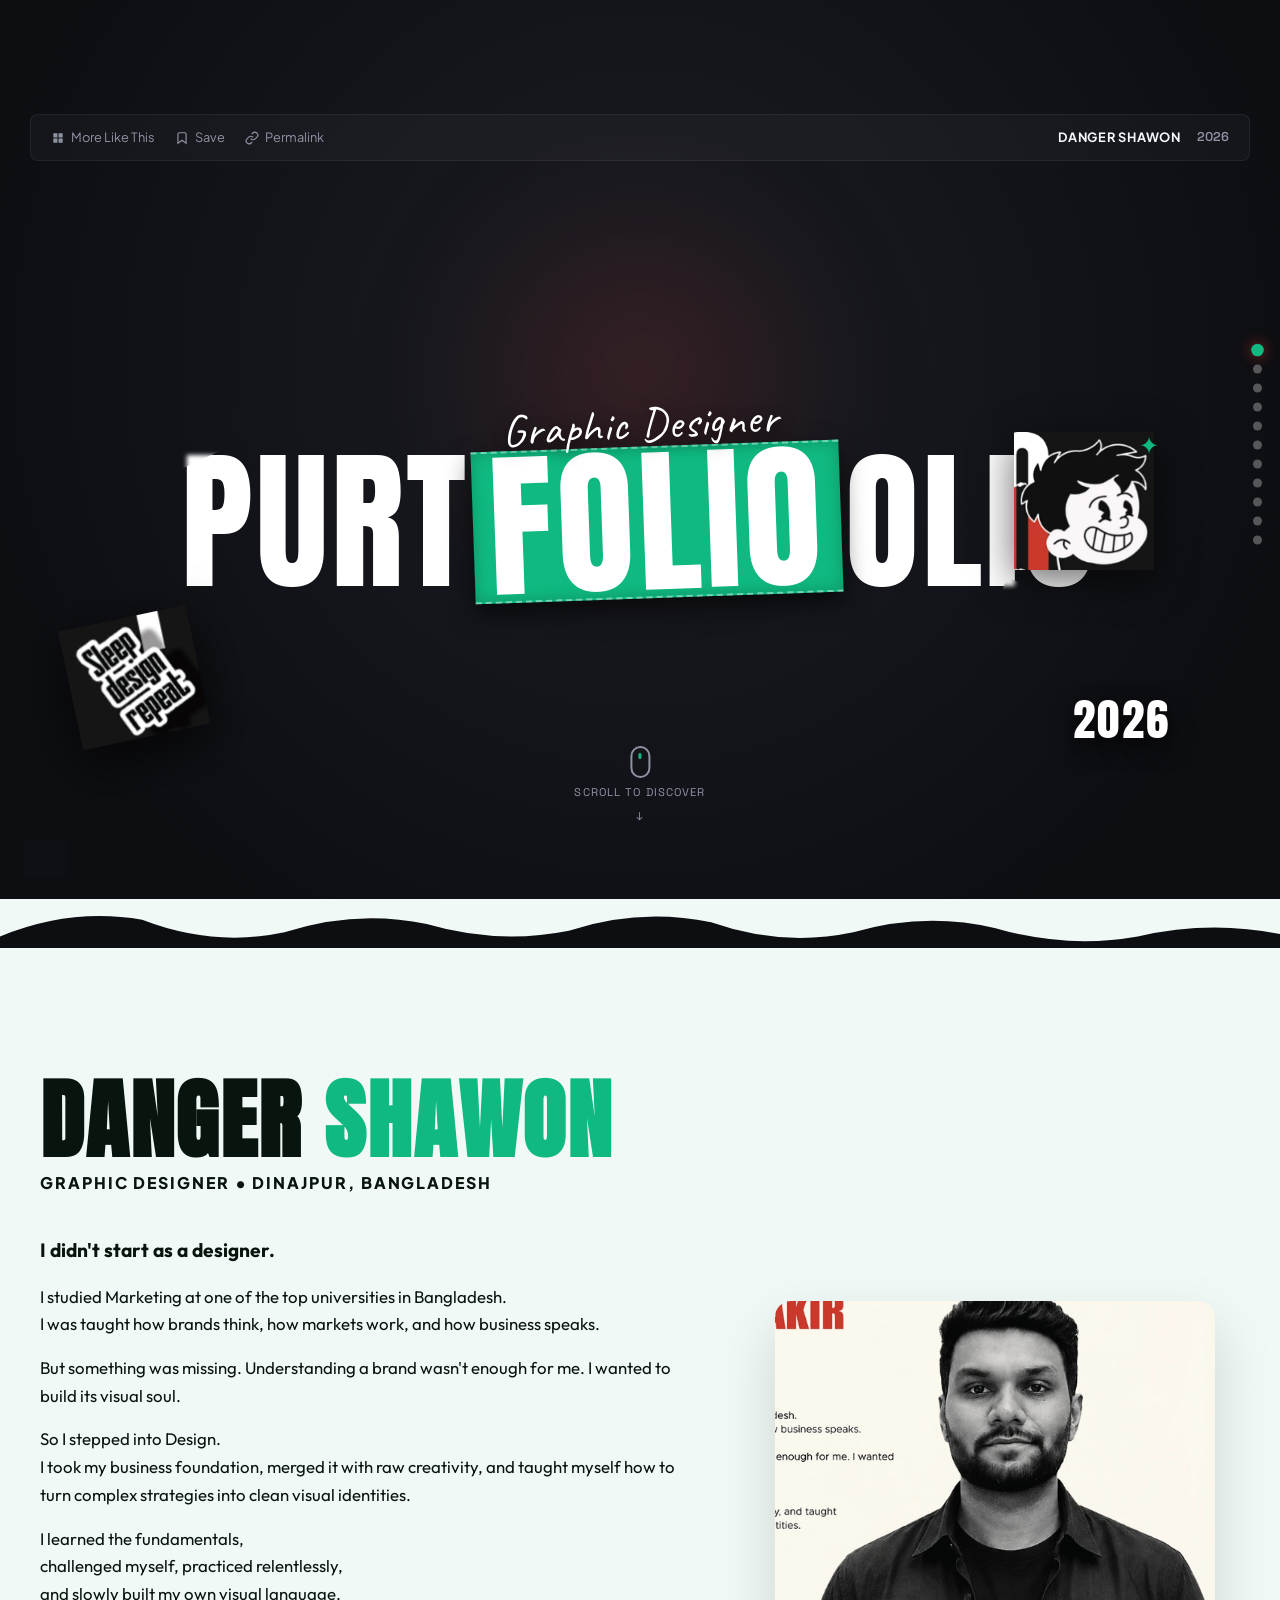
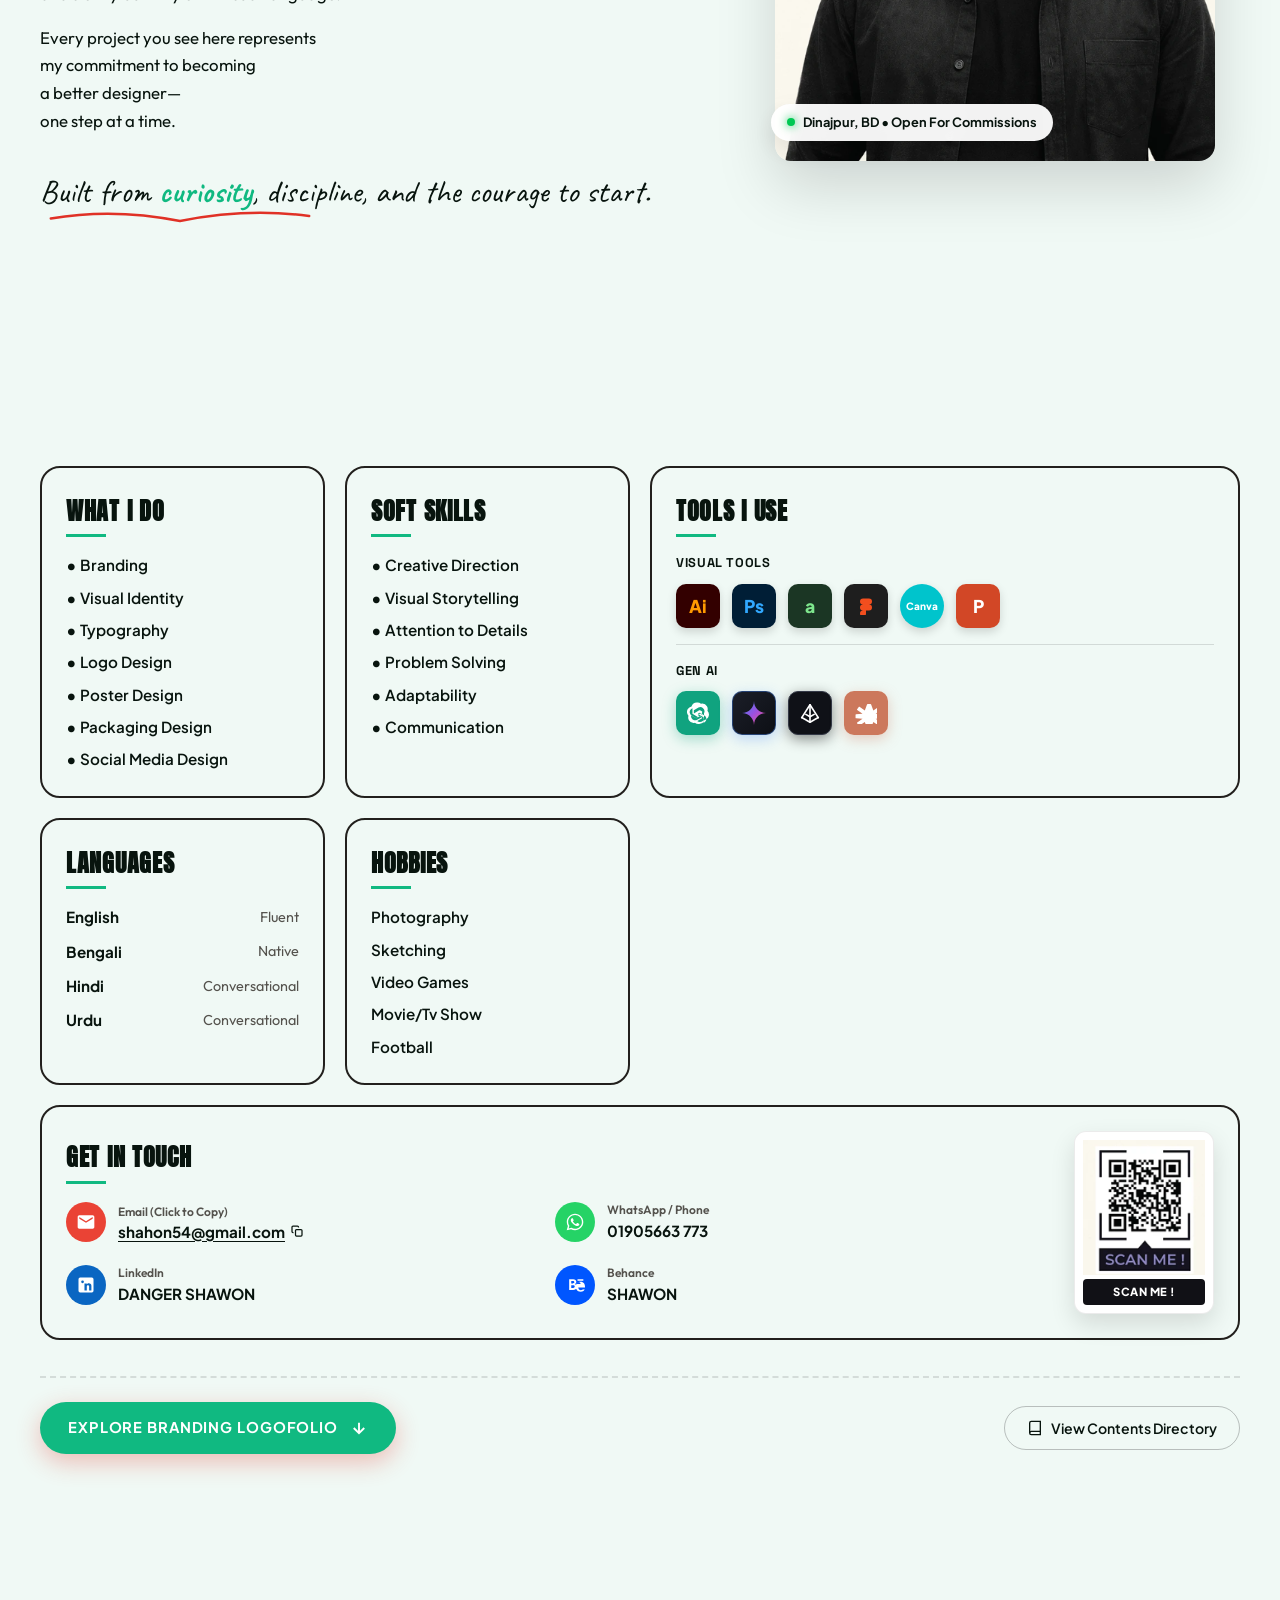
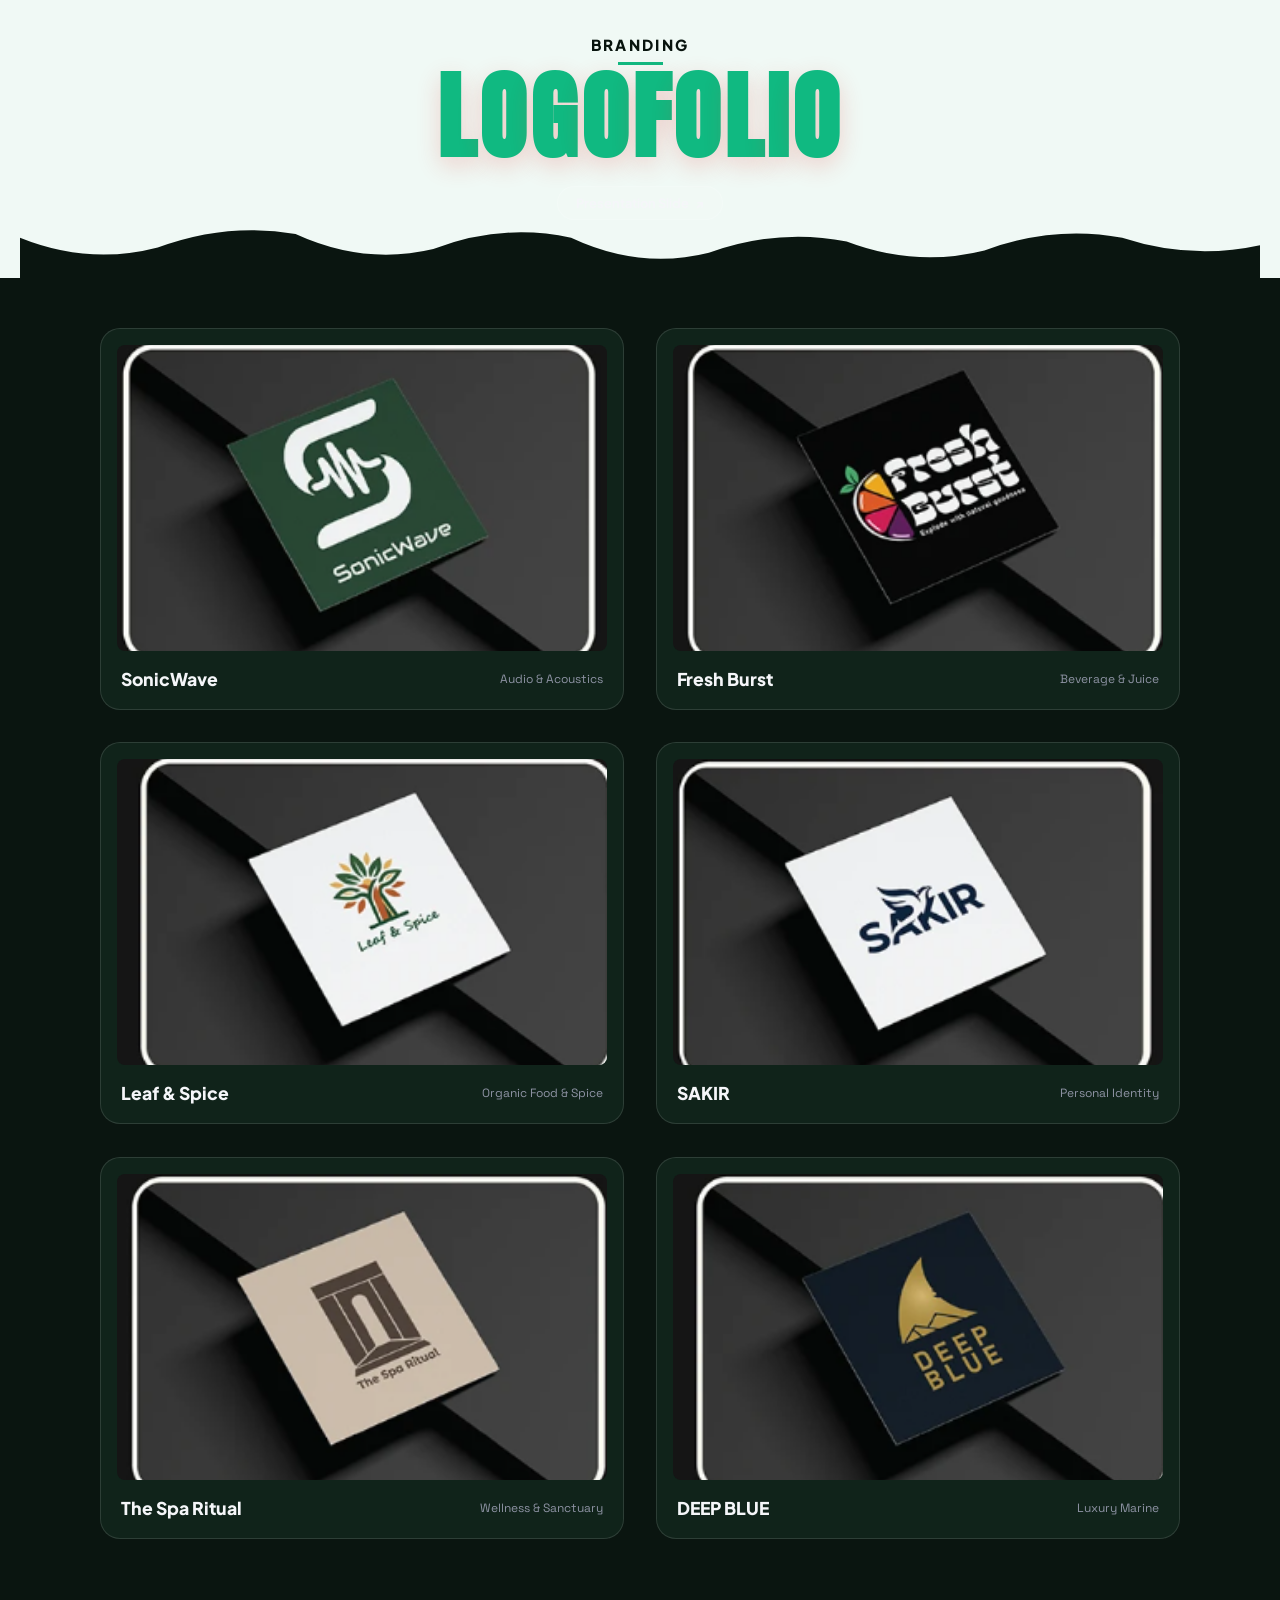
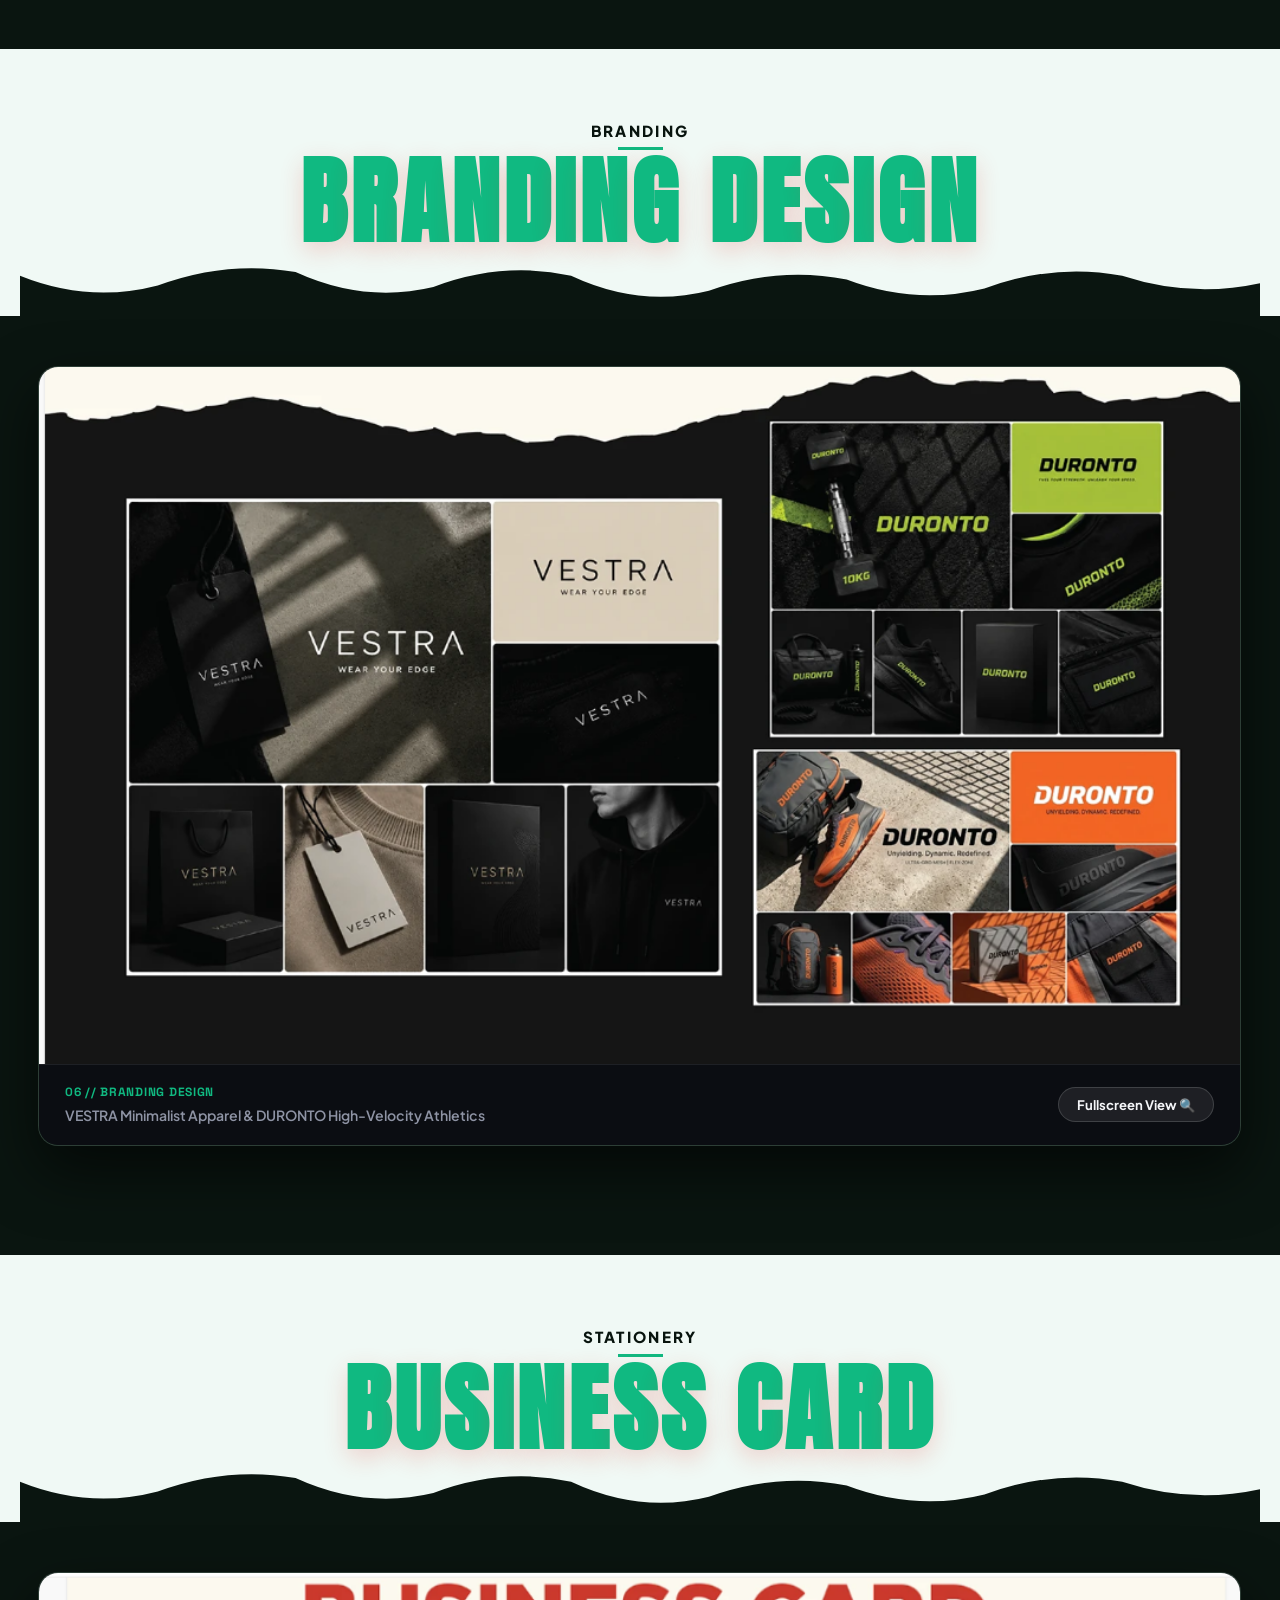
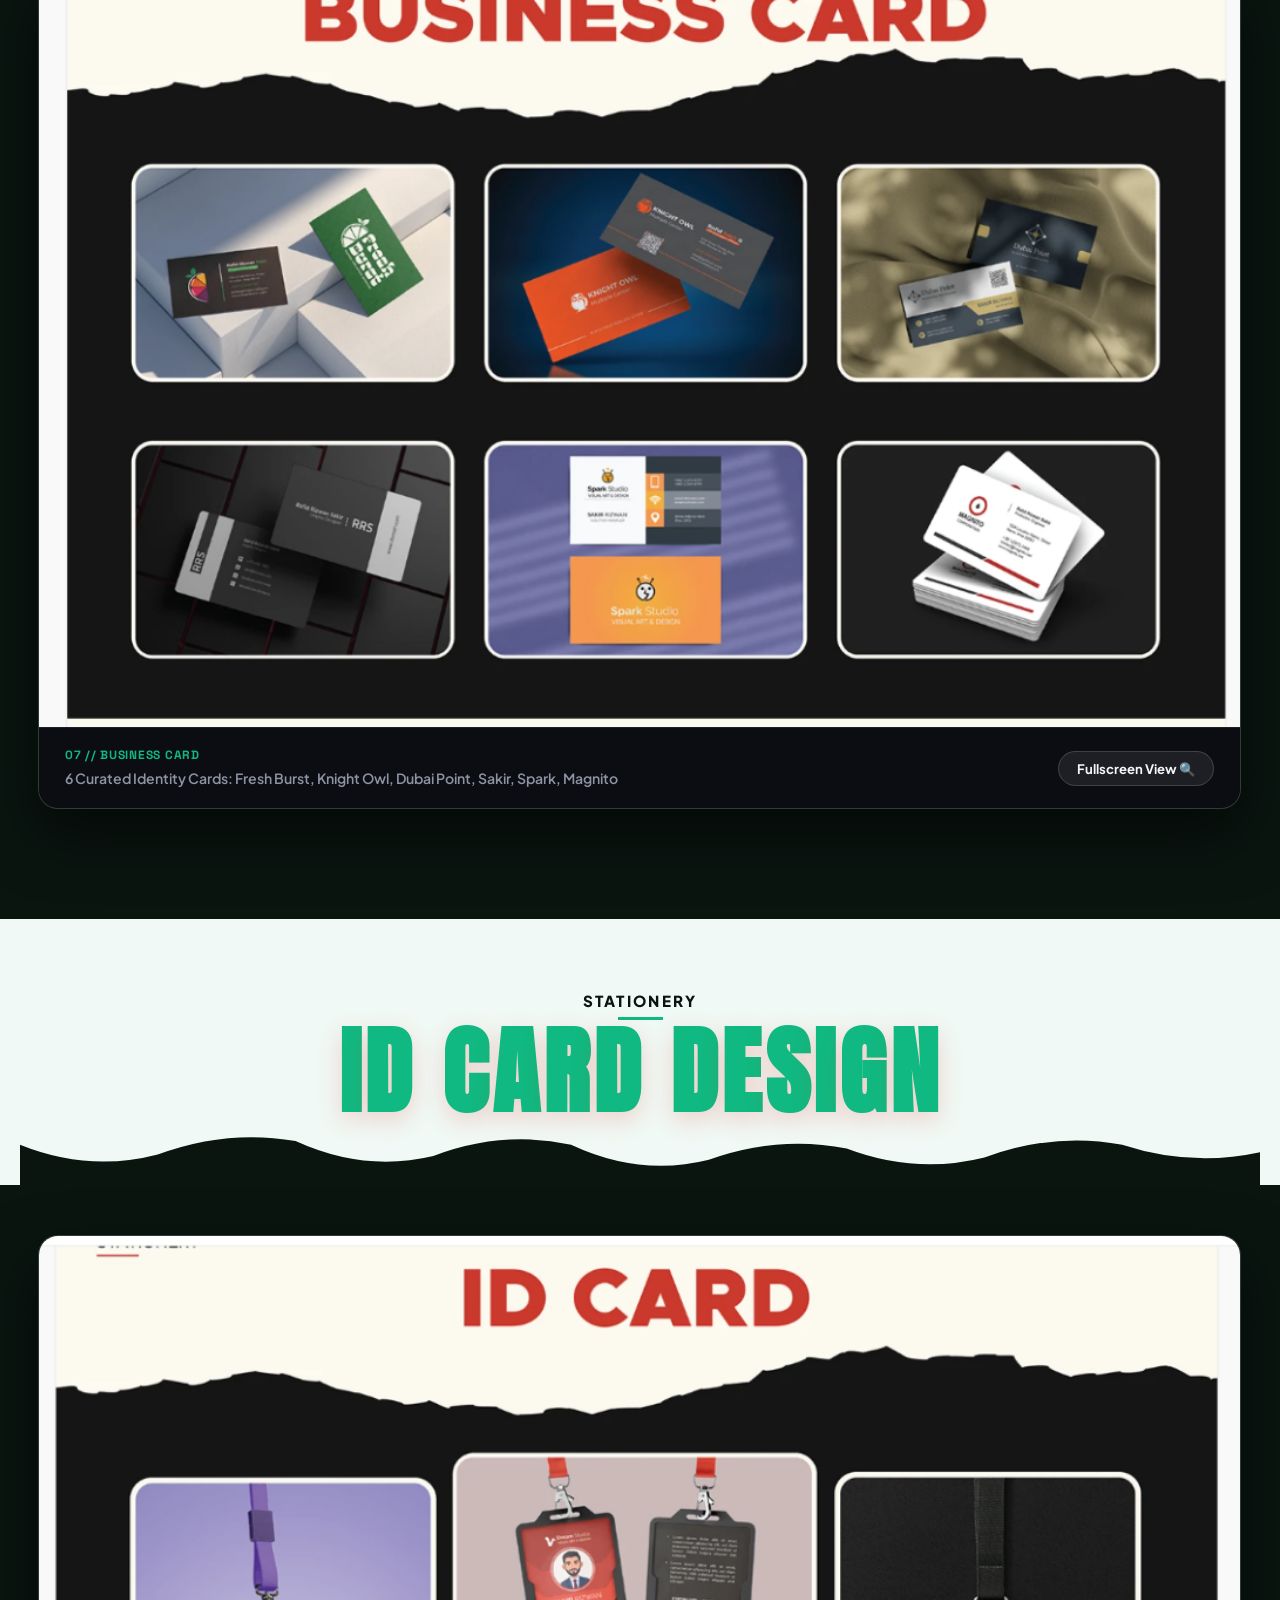
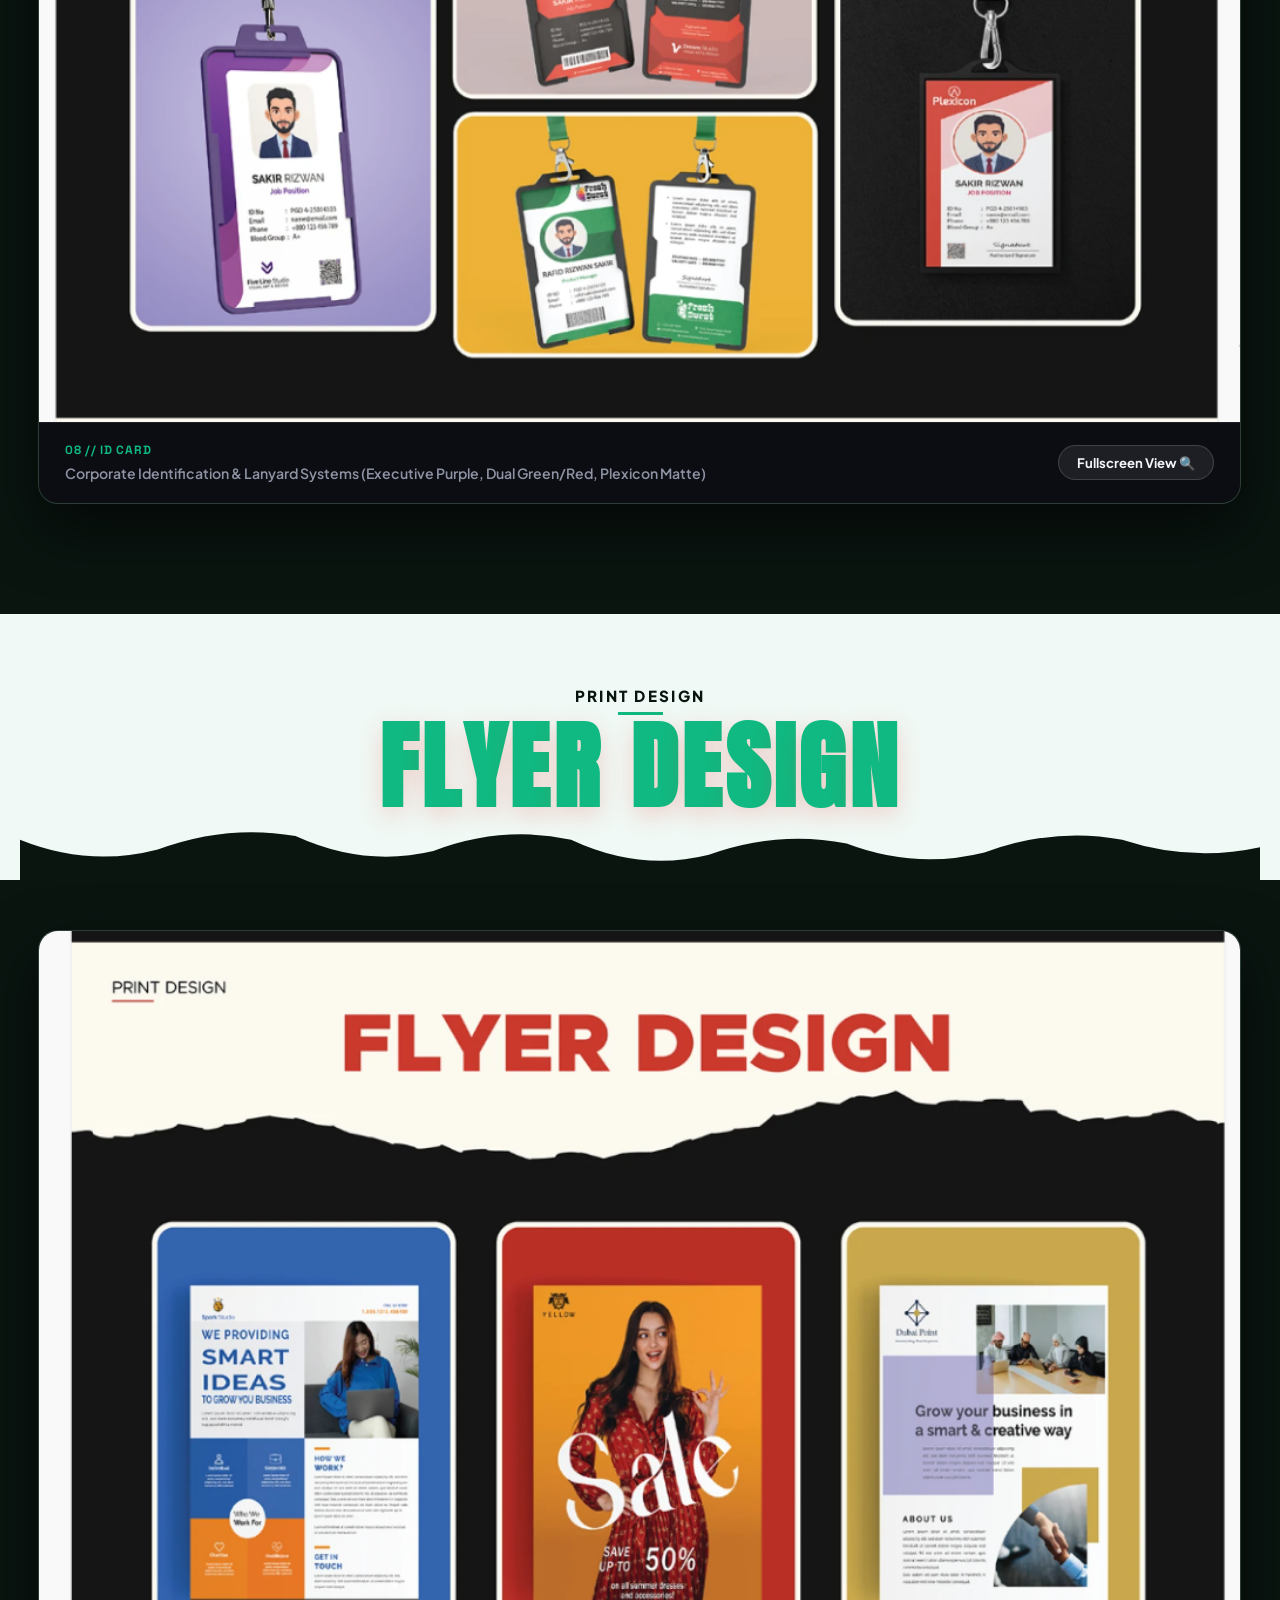
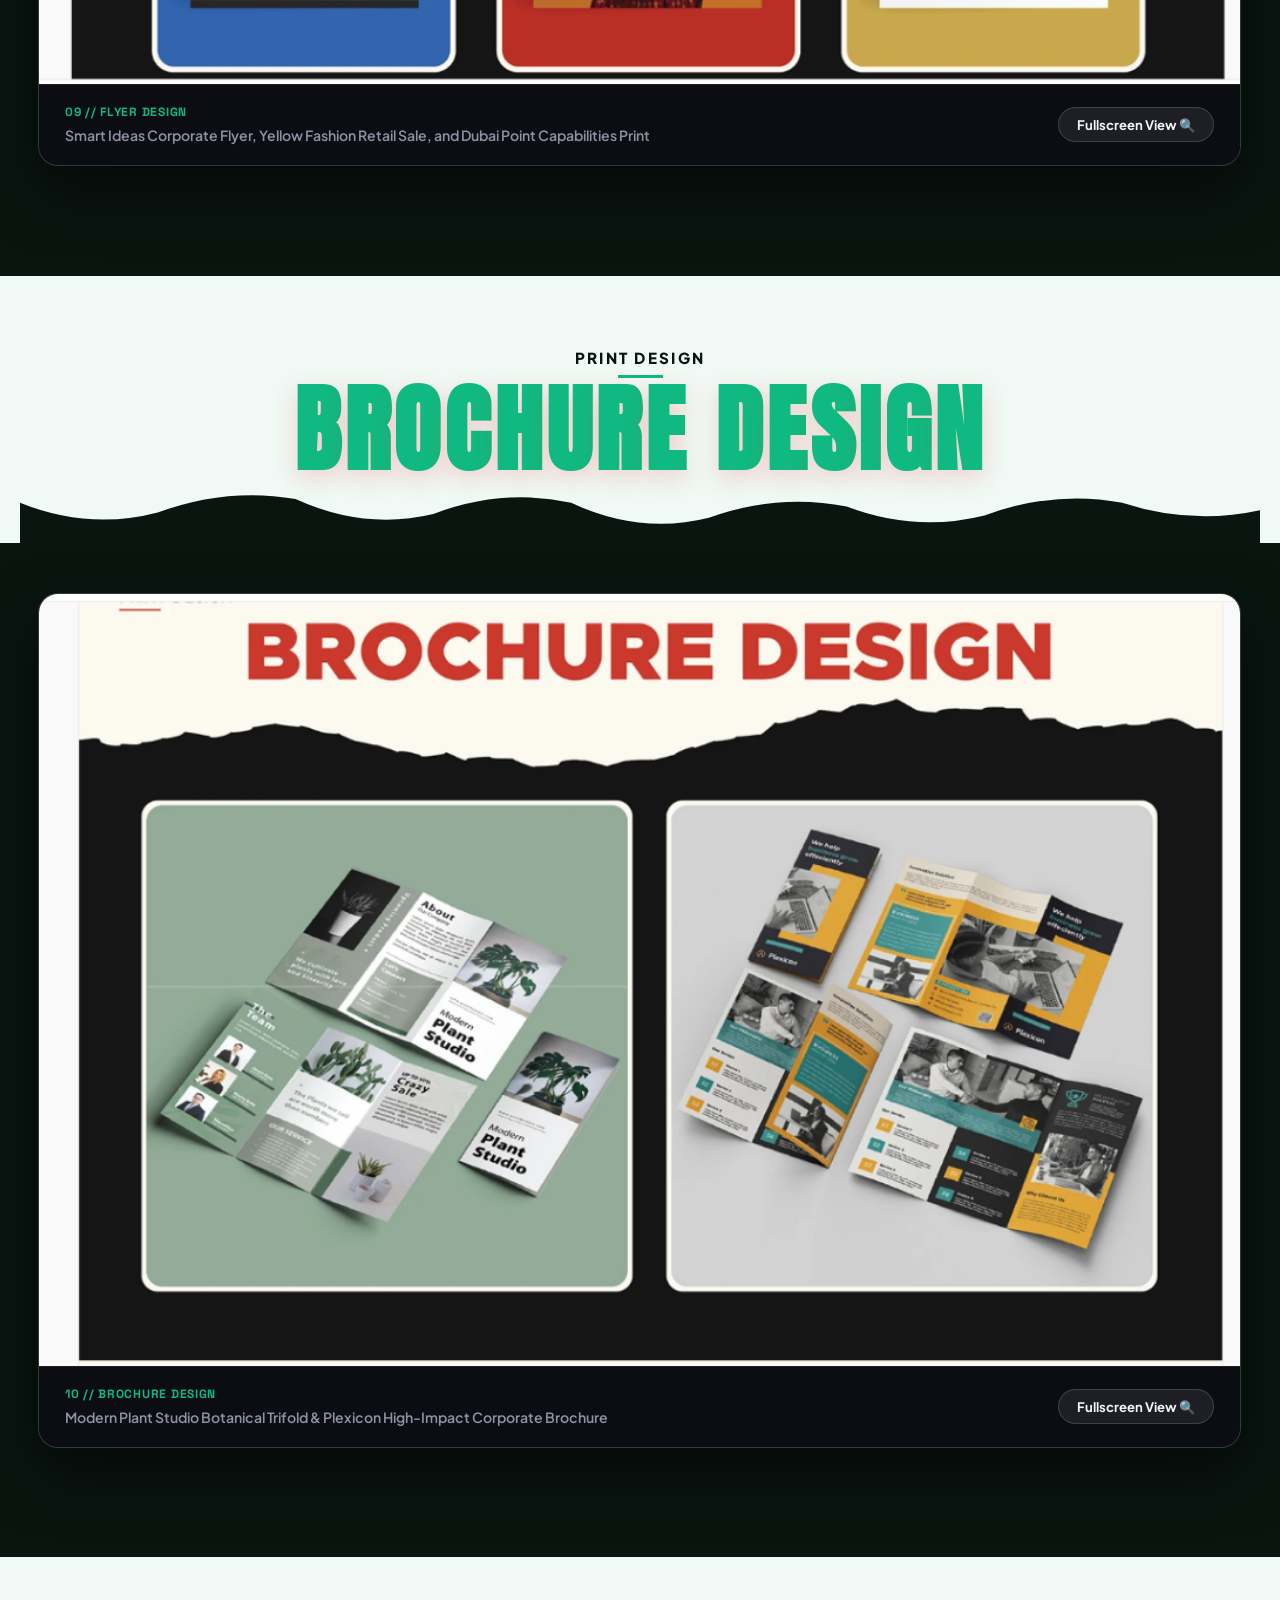
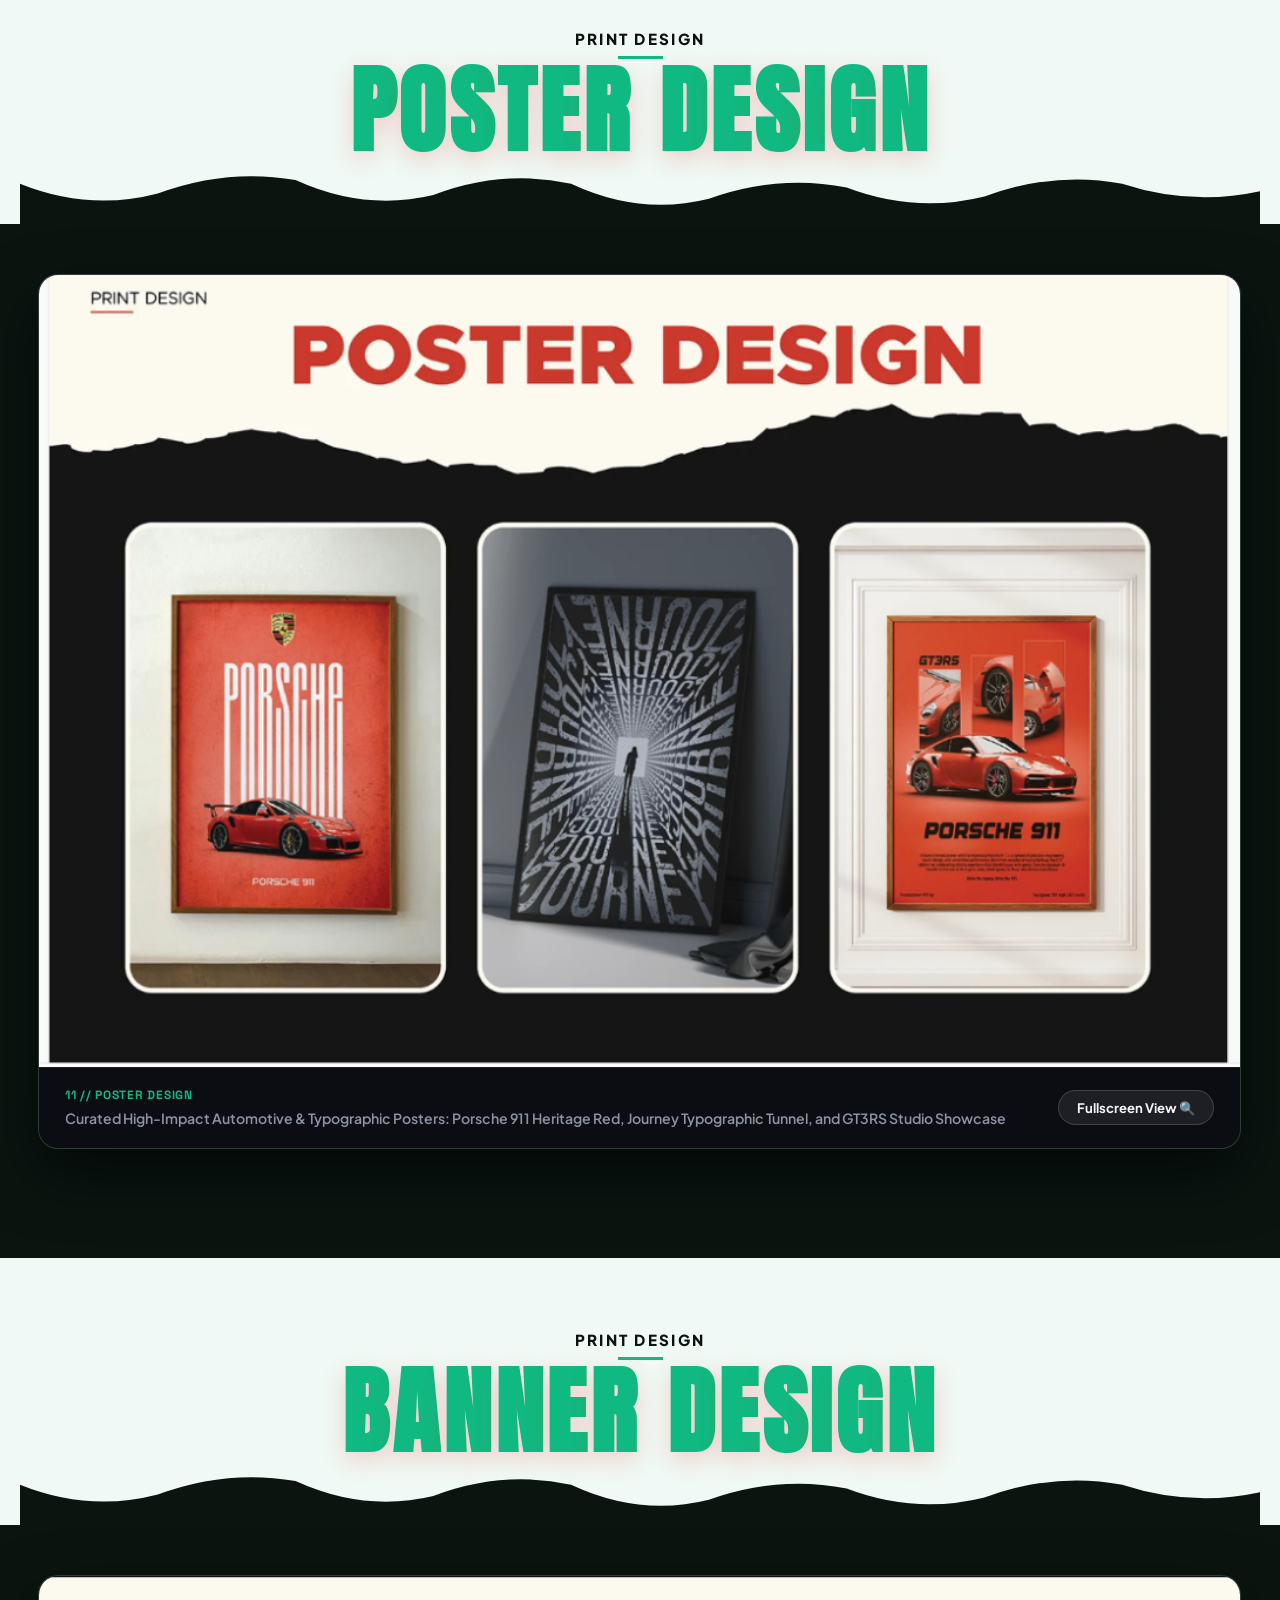
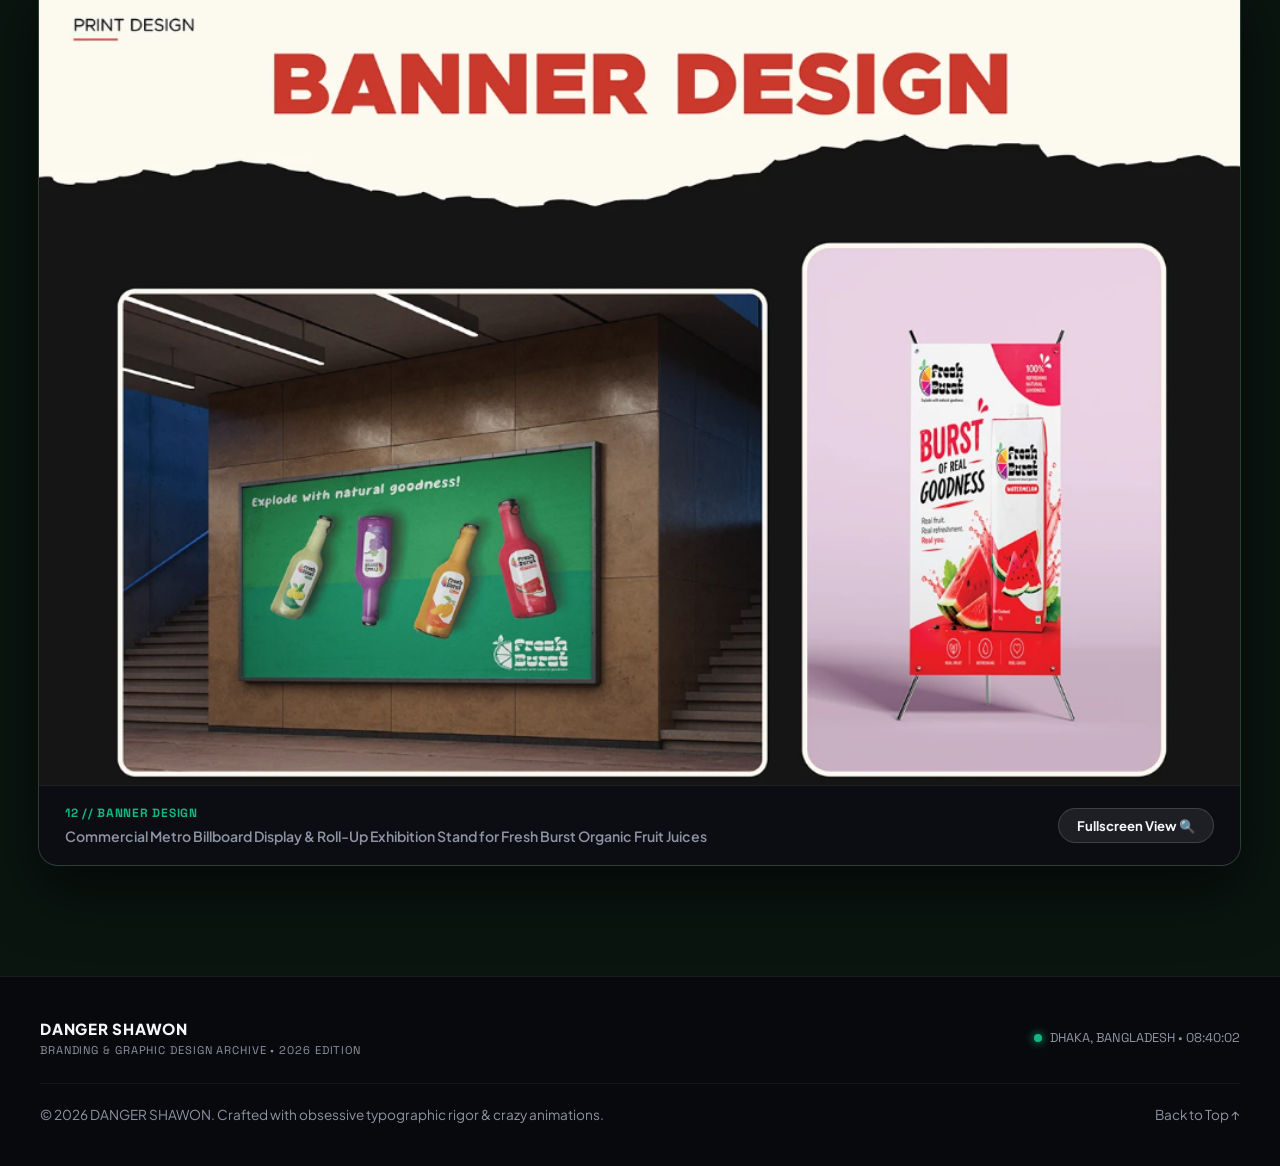
==== commit 5c84fa21: "feat: enhance scroll animations to ultra-premium slow motion, center Slide 5 branding, pair logofoli" ====
--- a/index.html
+++ b/index.html
@@ -573,8 +573,8 @@
     <section id="slide-5" class="slide-section showcase-slide-section" data-slide-index="5"
       aria-label="Slide 5: Logofolio Showcase">
       <div class="showcase-top-header">
-        <div class="showcase-header-content" style="display:flex; justify-content:space-between; align-items:flex-end; flex-wrap:wrap; gap:12px;">
-          <div>
+        <div class="showcase-header-content" style="text-align: center; display: flex; flex-direction: column; align-items: center; justify-content: center; gap: 14px;">
+          <div style="display: flex; flex-direction: column; align-items: center;">
             <div class="showcase-eyebrow">
               <span>BRANDING</span>
               <div class="red-line"></div>
@@ -584,7 +584,7 @@
           </div>
           <button class="pill-btn modal-zoom-btn" id="btn-slide-5-fullscreen" data-slide="5"
             data-img="./assets/images/slide-5-logofolio.png" data-title="LOGOFOLIO PRESENTATION SLIDE"
-            style="margin-bottom: 8px; font-size: 0.8rem; display: inline-flex; align-items: center; gap: 6px;">
+            style="font-size: 0.8rem; display: inline-flex; align-items: center; gap: 6px;">
             <span>Presentation Slide</span> ↗
           </button>
         </div>
@@ -613,7 +613,7 @@
               </div>
             </article>
 
-            <article class="logo-card anim-slide-left" data-logo-id="freshburst" tabindex="0" role="button"
+            <article class="logo-card anim-slide-right" data-logo-id="freshburst" tabindex="0" role="button"
               aria-label="Fresh Burst Logo Mockup">
               <div class="logo-card-inner">
                 <div class="logo-image-box">
@@ -626,7 +626,7 @@
               </div>
             </article>
 
-            <article class="logo-card anim-slide-right" data-logo-id="leafspice" tabindex="0" role="button"
+            <article class="logo-card anim-slide-left" data-logo-id="leafspice" tabindex="0" role="button"
               aria-label="Leaf &amp; Spice Logo Mockup">
               <div class="logo-card-inner">
                 <div class="logo-image-box">
@@ -640,7 +640,7 @@
               </div>
             </article>
 
-            <article class="logo-card anim-slide-left" data-logo-id="sakir" tabindex="0" role="button"
+            <article class="logo-card anim-slide-right" data-logo-id="sakir" tabindex="0" role="button"
               aria-label="SAKIR Monogram Logo Mockup">
               <div class="logo-card-inner">
                 <div class="logo-image-box">
@@ -653,7 +653,7 @@
               </div>
             </article>
 
-            <article class="logo-card anim-slide-right" data-logo-id="thesparitul" tabindex="0" role="button"
+            <article class="logo-card anim-slide-left" data-logo-id="thesparitul" tabindex="0" role="button"
               aria-label="The Spa Ritual Logo Mockup">
               <div class="logo-card-inner">
                 <div class="logo-image-box">
@@ -950,7 +950,7 @@
 
       <div class="showcase-dark-stage">
         <div class="slide-viewport">
-          <div class="full-showcase-card anim-slide-left">
+          <div class="full-showcase-card anim-slide-right">
             <div class="showcase-img-container" data-zoom-src="./assets/images/slide-11-poster-design.png">
               <img id="img-slide-11" src="./assets/images/slide-11-poster-design.png"
                 alt="POSTER DESIGN — 3 Porsche &amp; Typographic Tunnel Posters" class="showcase-main-image"
--- a/assets/css/style.css
+++ b/assets/css/style.css
@@ -398,54 +398,109 @@
    CRAZY SCROLL ANIMATION CLASSES (Left, Right, Curtain Unroll, Typewriter)
    ========================================================================== */
 
-/* 1. Slide from Left */
+/* 1. Slide from Left - Slow-Motion Luxury Entrance */
 .anim-slide-left {
   opacity: 0;
-  transform: translateX(-40px);
-  transition: opacity 0.7s cubic-bezier(0.16, 1, 0.3, 1),
-              transform 0.7s cubic-bezier(0.16, 1, 0.3, 1);
-  will-change: transform, opacity;
+  transform: translate3d(-90px, 0, 0) scale(0.96);
+  filter: blur(8px);
+  will-change: transform, opacity, filter;
+}
+
+.anim-slide-left:not(.revealed) {
+  opacity: 0 !important;
+  transform: translate3d(-90px, 0, 0) scale(0.96) !important;
+  filter: blur(8px) !important;
+  transition: none !important;
 }
 
 .anim-slide-left.revealed {
   opacity: 1 !important;
-  transform: translateX(0) !important;
-  filter: none !important;
-}
-
-/* 2. Slide from Right */
+  transform: translate3d(0, 0, 0) scale(1) !important;
+  filter: blur(0px) !important;
+  transition: opacity 1.2s cubic-bezier(0.16, 1, 0.3, 1),
+              transform 1.2s cubic-bezier(0.16, 1, 0.3, 1),
+              filter 1.15s cubic-bezier(0.16, 1, 0.3, 1) !important;
+}
+
+/* 2. Slide from Right - Slow-Motion Luxury Entrance */
 .anim-slide-right {
   opacity: 0;
-  transform: translateX(40px);
-  transition: opacity 0.7s cubic-bezier(0.16, 1, 0.3, 1),
-              transform 0.7s cubic-bezier(0.16, 1, 0.3, 1);
-  will-change: transform, opacity;
+  transform: translate3d(90px, 0, 0) scale(0.96);
+  filter: blur(8px);
+  will-change: transform, opacity, filter;
+}
+
+.anim-slide-right:not(.revealed) {
+  opacity: 0 !important;
+  transform: translate3d(90px, 0, 0) scale(0.96) !important;
+  filter: blur(8px) !important;
+  transition: none !important;
 }
 
 .anim-slide-right.revealed {
   opacity: 1 !important;
-  transform: translateX(0) !important;
-  filter: none !important;
+  transform: translate3d(0, 0, 0) scale(1) !important;
+  filter: blur(0px) !important;
+  transition: opacity 1.2s cubic-bezier(0.16, 1, 0.3, 1),
+              transform 1.2s cubic-bezier(0.16, 1, 0.3, 1),
+              filter 1.15s cubic-bezier(0.16, 1, 0.3, 1) !important;
 }
 
 /* 3. Curtain Unroll Downward Reveal */
 .anim-unroll-down {
   opacity: 0;
-  transform: translateY(20px);
-  transition: opacity 0.7s cubic-bezier(0.16, 1, 0.3, 1),
-              transform 0.7s cubic-bezier(0.16, 1, 0.3, 1);
-  will-change: transform, opacity;
+  transform: translate3d(0, 50px, 0) scale(0.97);
+  filter: blur(6px);
+  will-change: transform, opacity, filter;
+}
+
+.anim-unroll-down:not(.revealed) {
+  opacity: 0 !important;
+  transform: translate3d(0, 50px, 0) scale(0.97) !important;
+  filter: blur(6px) !important;
+  transition: none !important;
 }
 
 .anim-unroll-down.revealed {
   opacity: 1 !important;
   clip-path: none !important;
-  transform: translateY(0) !important;
+  transform: translate3d(0, 0, 0) scale(1) !important;
+  filter: blur(0px) !important;
+  transition: opacity 1.2s cubic-bezier(0.16, 1, 0.3, 1),
+              transform 1.2s cubic-bezier(0.16, 1, 0.3, 1),
+              filter 1.15s cubic-bezier(0.16, 1, 0.3, 1) !important;
 }
 
 /* Safety Fallback */
 .revealed {
   opacity: 1 !important;
+}
+
+/* Micro-stagger for paired elements */
+.logofolio-grid .anim-slide-right.revealed {
+  transition-delay: 0.08s !important;
+}
+
+/* Hover interaction preservation for revealed cards */
+.bento-card.revealed:hover {
+  transform: translateY(-5px) scale(1.01) !important;
+  transition: transform 0.35s cubic-bezier(0.16, 1, 0.3, 1), box-shadow 0.35s ease, border-color 0.35s ease !important;
+}
+
+.full-showcase-card.revealed:hover {
+  transform: translateY(-8px) scale(1.008) !important;
+  box-shadow: 0 35px 80px rgba(0, 0, 0, 0.8), 0 0 35px rgba(224, 49, 38, 0.25) !important;
+  border-color: rgba(224, 49, 38, 0.45) !important;
+  transition: transform 0.45s cubic-bezier(0.16, 1, 0.3, 1), box-shadow 0.45s ease, border-color 0.45s ease !important;
+}
+
+@media (prefers-reduced-motion: reduce) {
+  .anim-slide-left, .anim-slide-right, .anim-unroll-down {
+    transform: none !important;
+    filter: none !important;
+    opacity: 1 !important;
+    transition: none !important;
+  }
 }
 
 /* 4. Typewriter Character Reveal */
@@ -1481,8 +1536,10 @@
    ========================================================================== */
 .logofolio-grid {
   display: grid;
-  grid-template-columns: repeat(3, 1fr);
-  gap: 26px;
+  grid-template-columns: repeat(2, 1fr);
+  max-width: 1080px;
+  margin: 0 auto;
+  gap: 32px;
 }
 
 .logo-card {
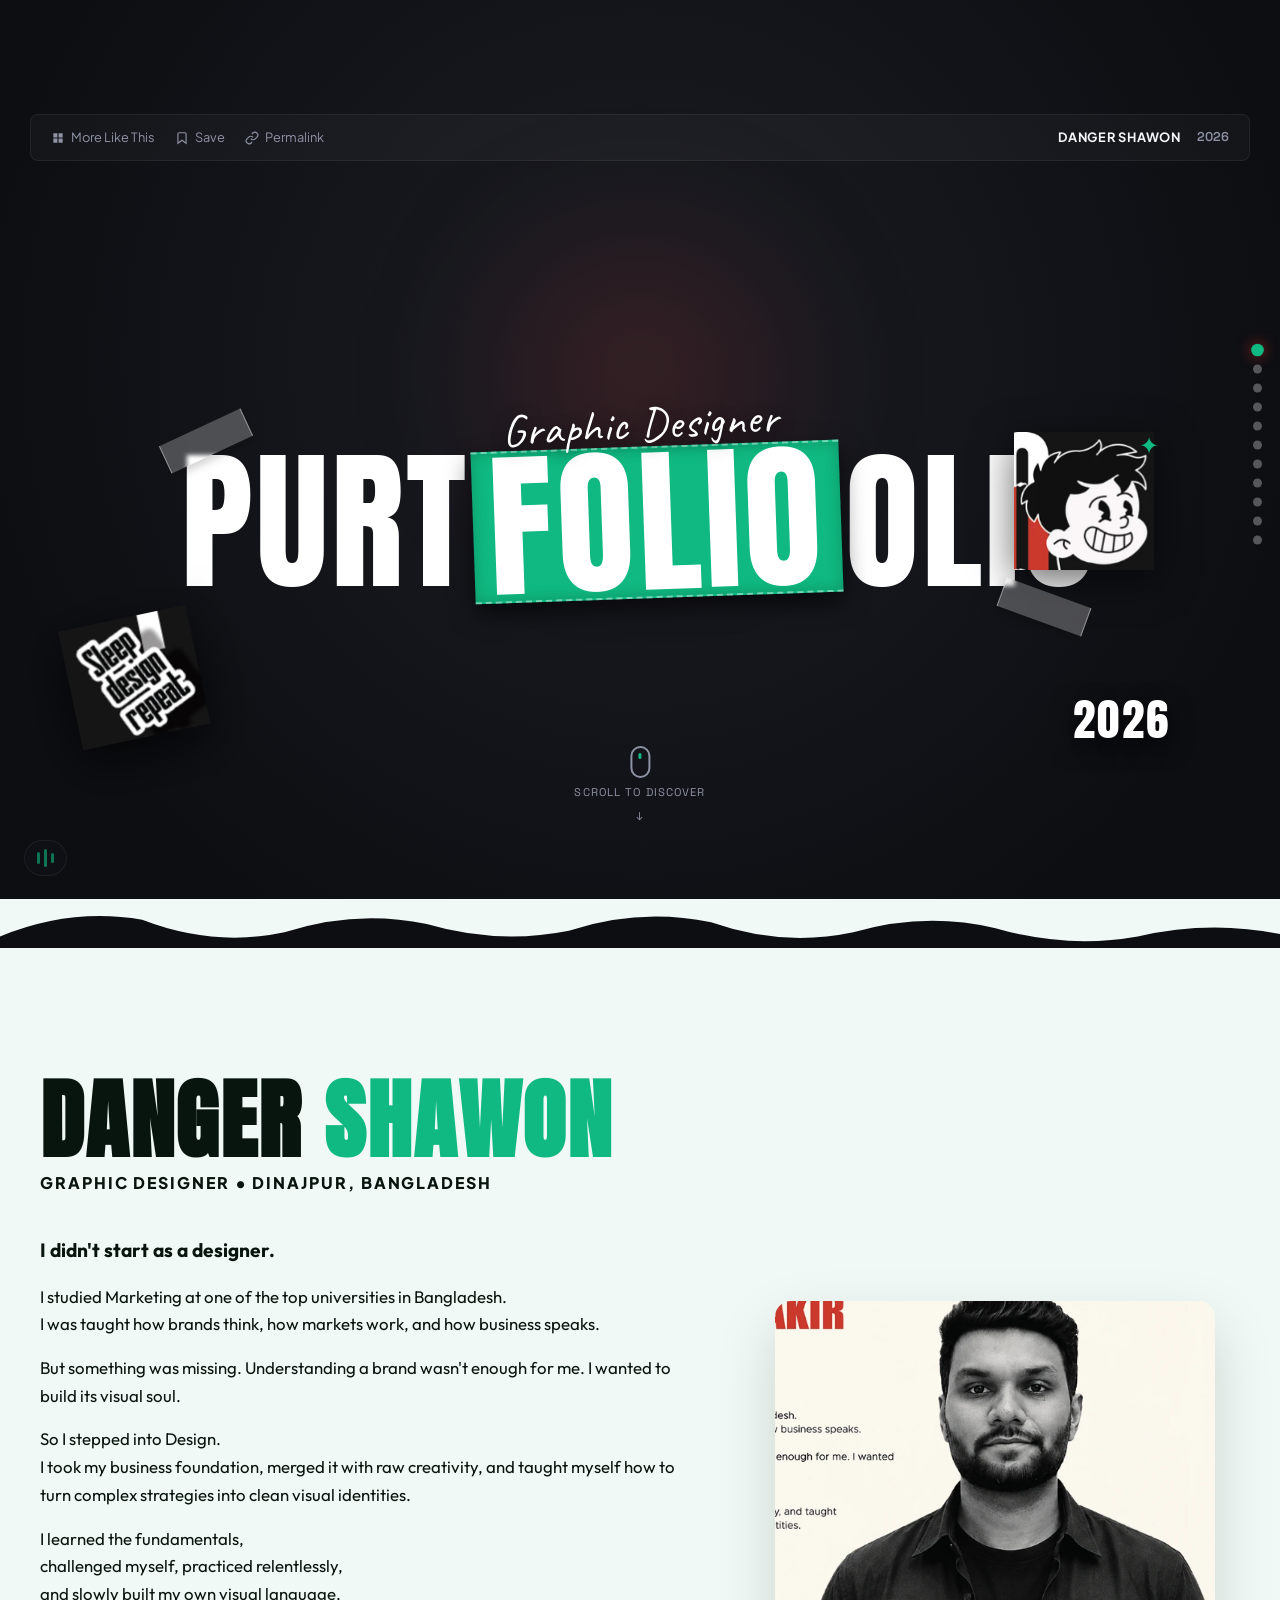
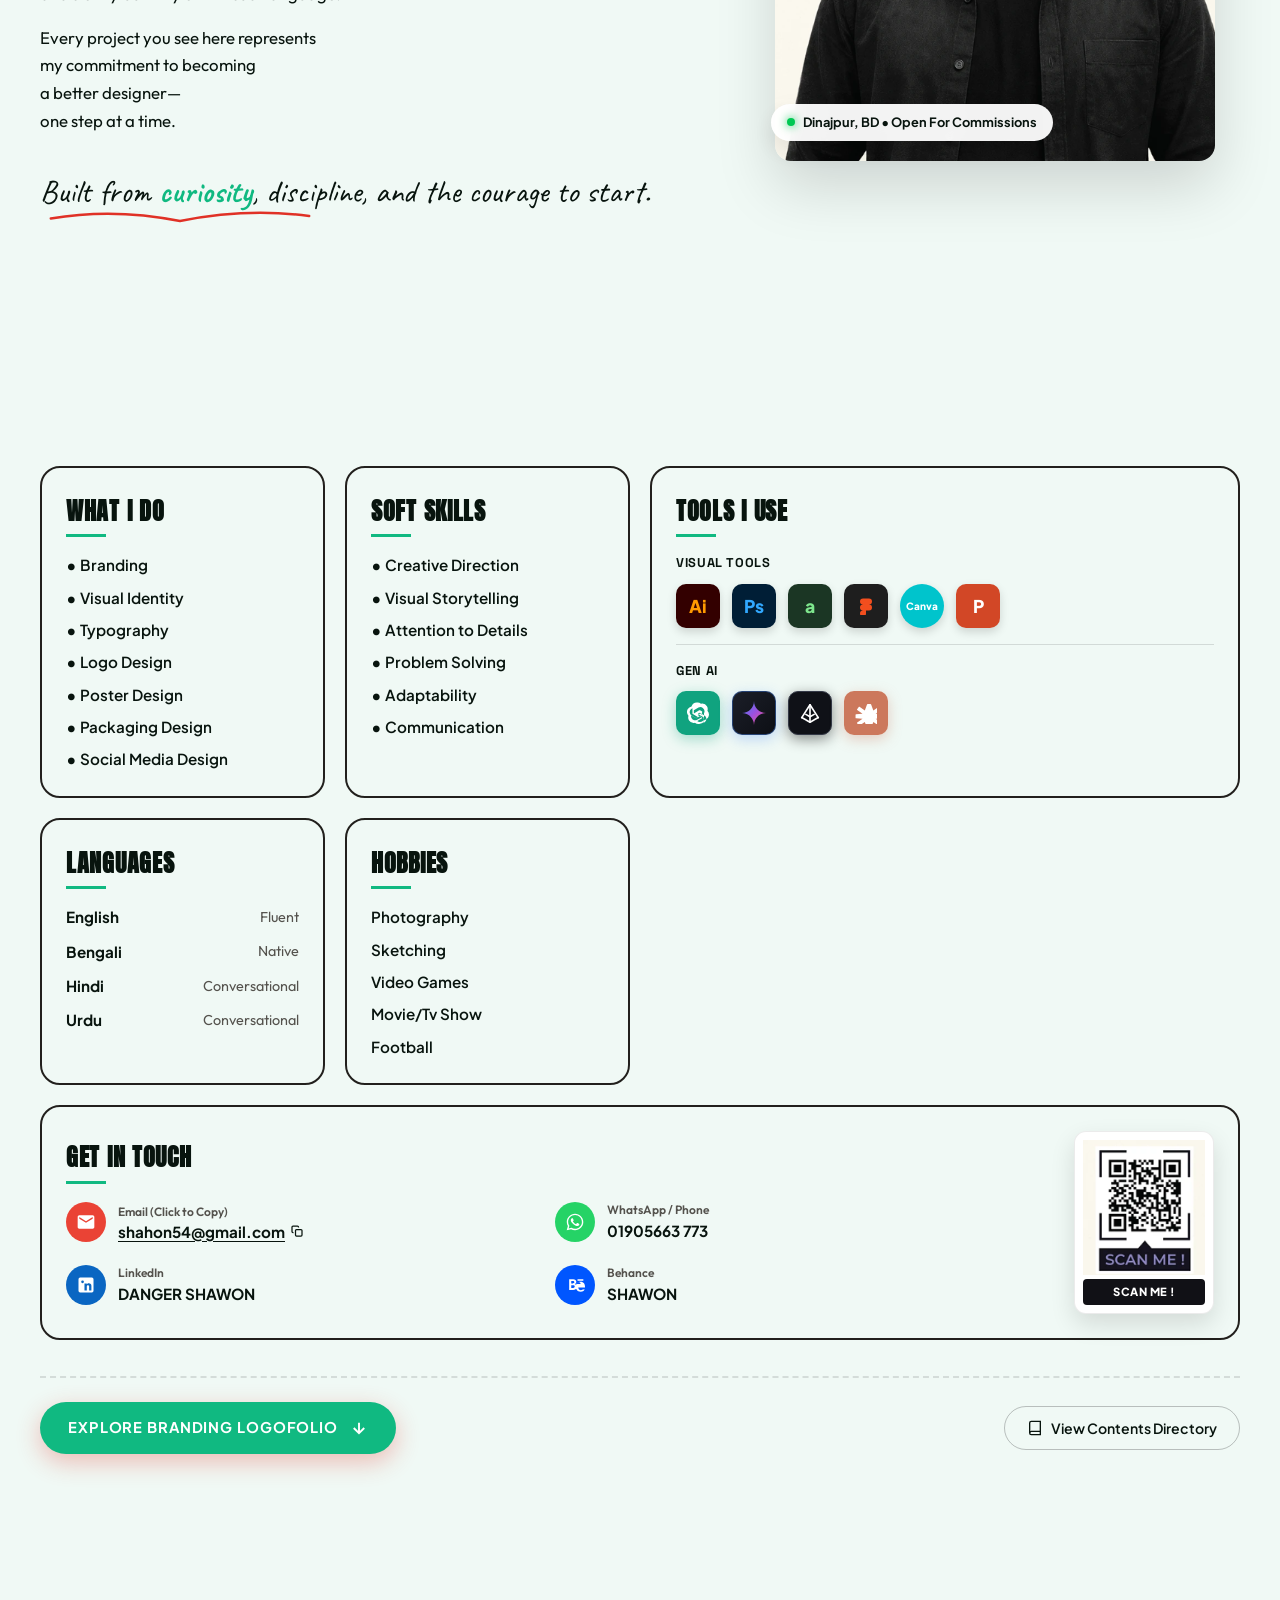
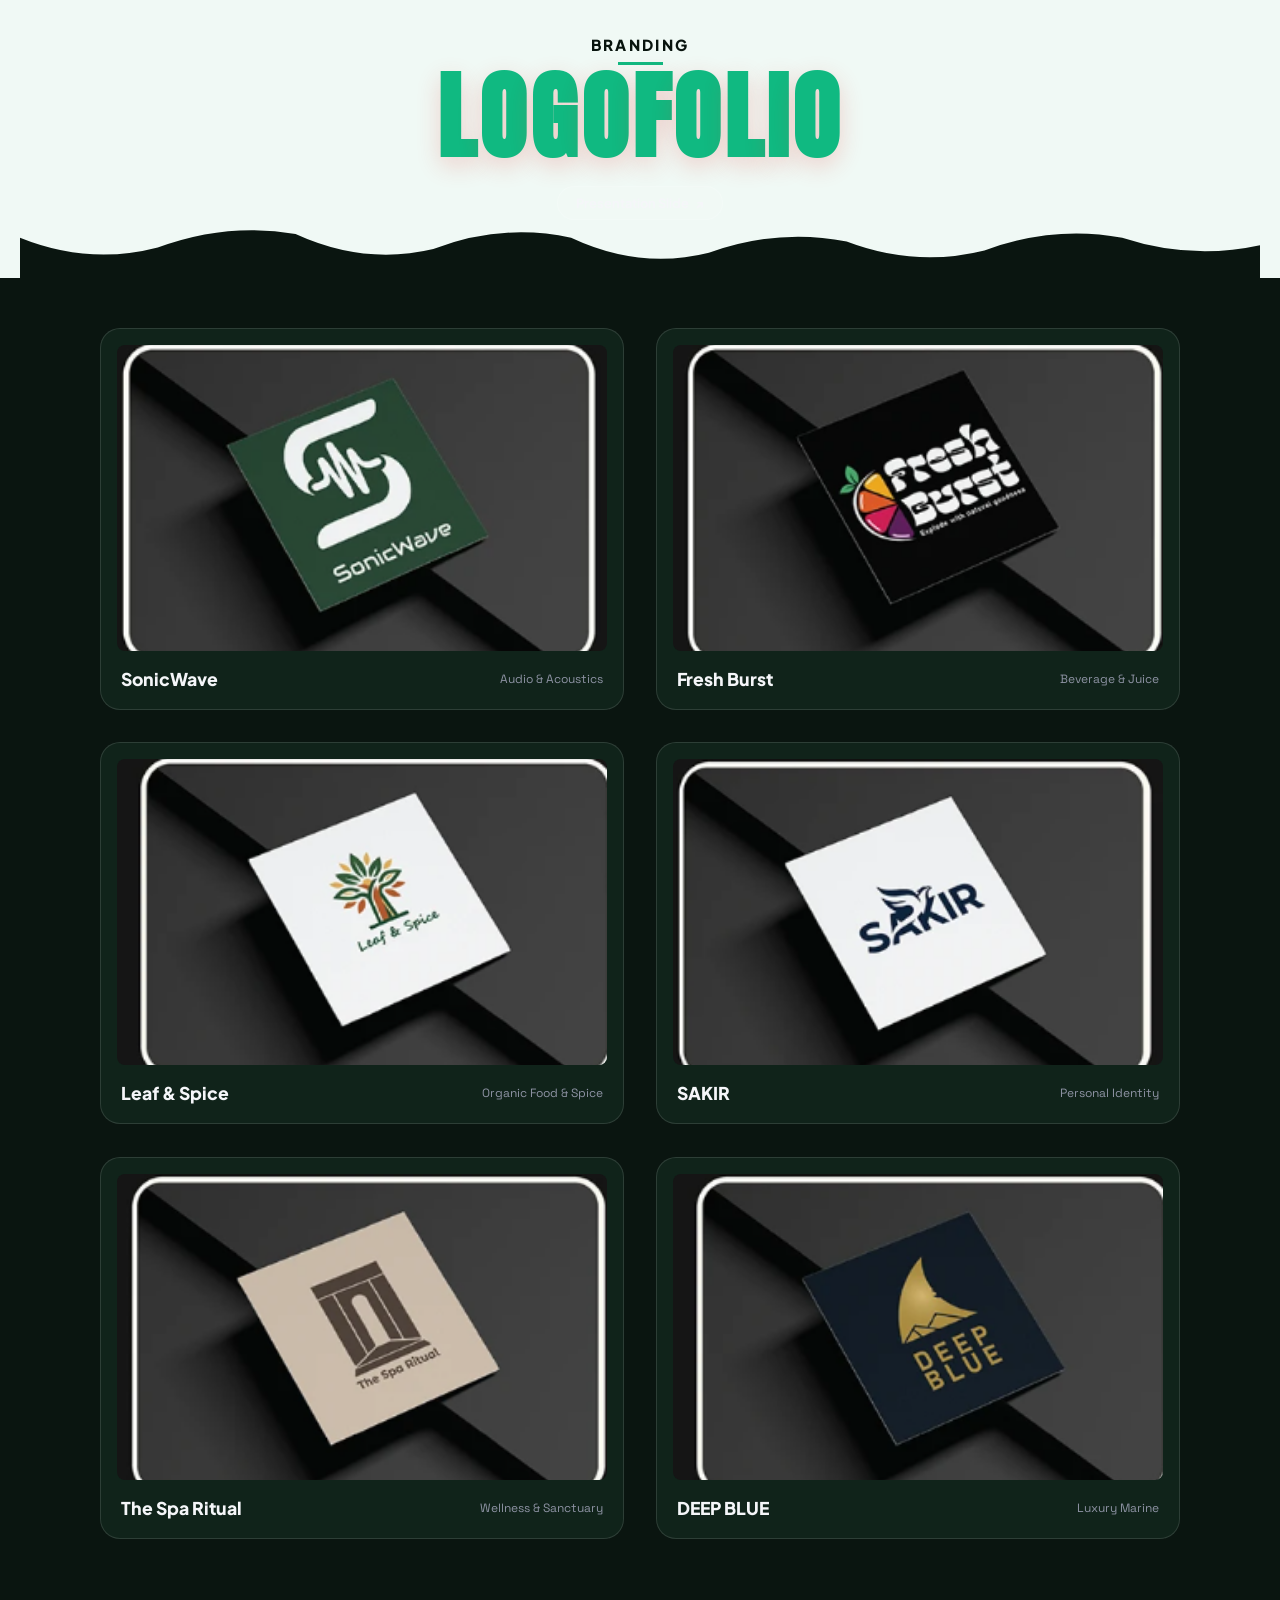
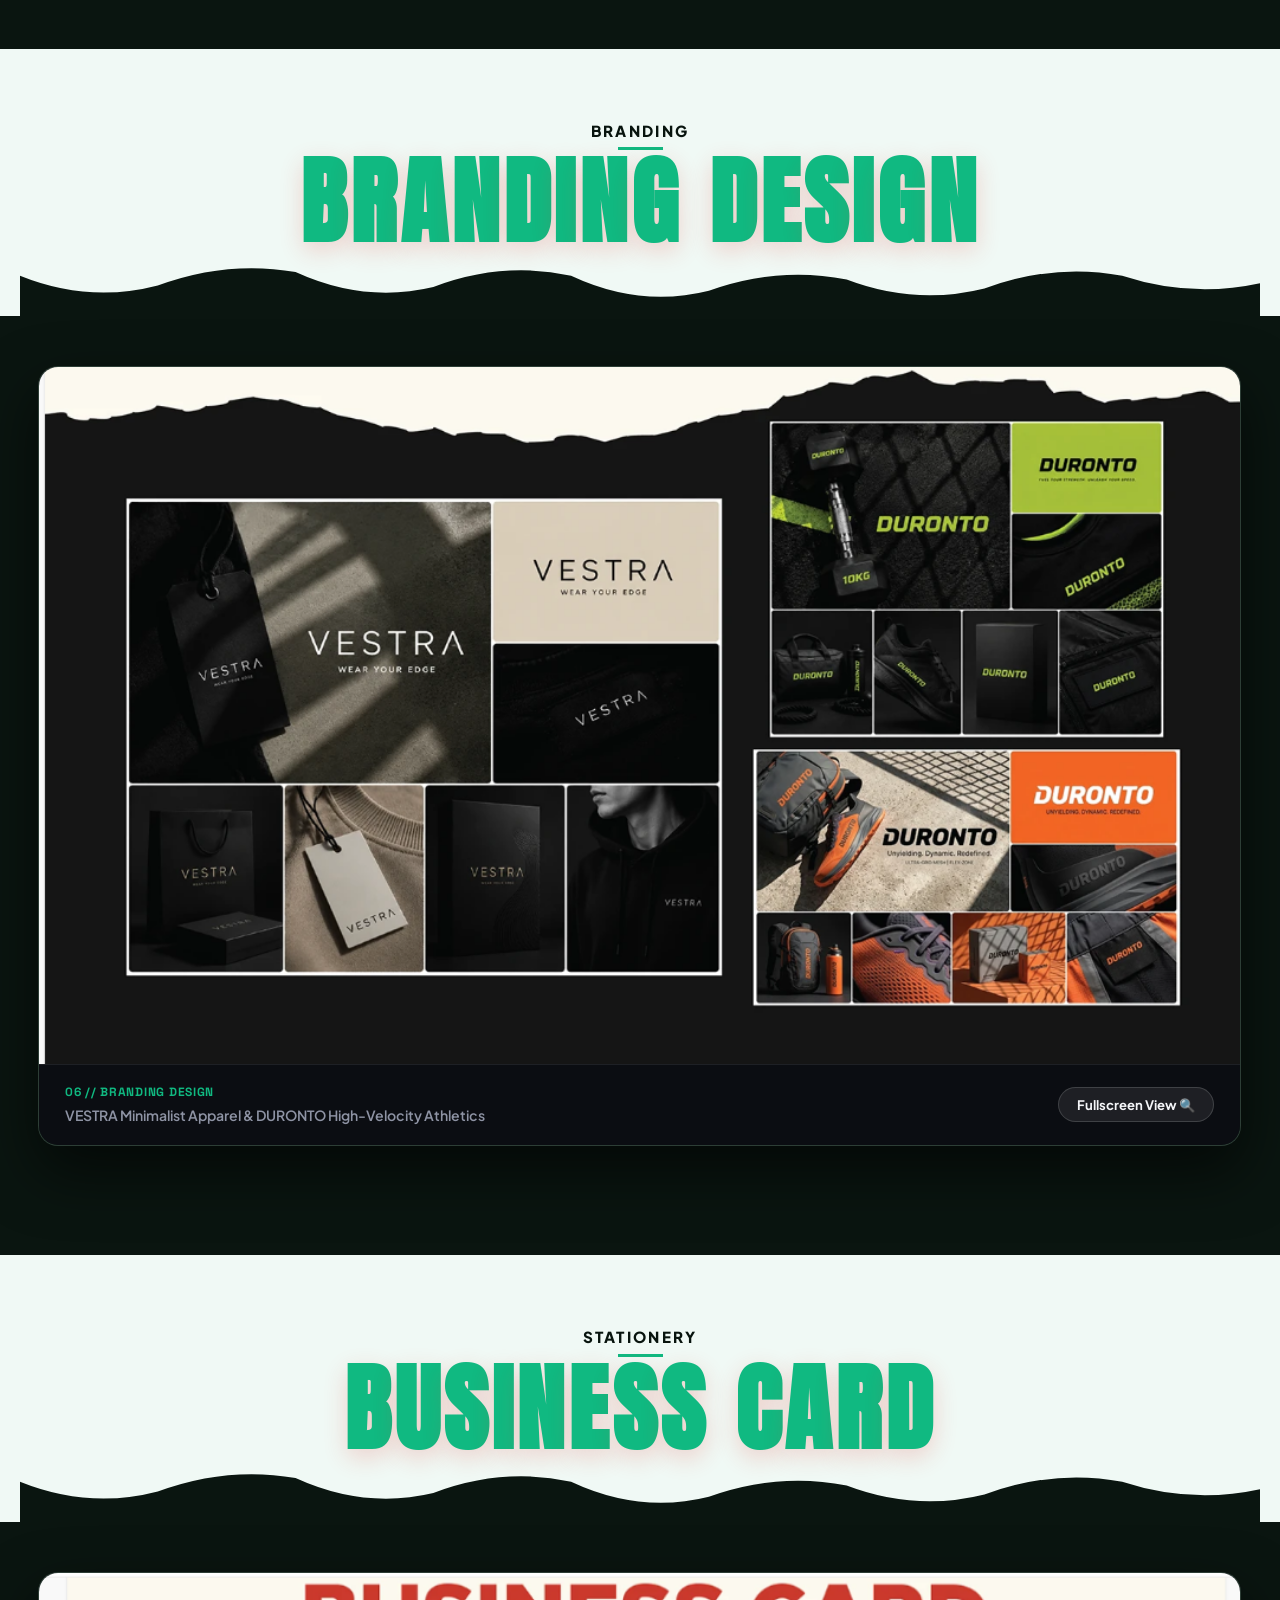
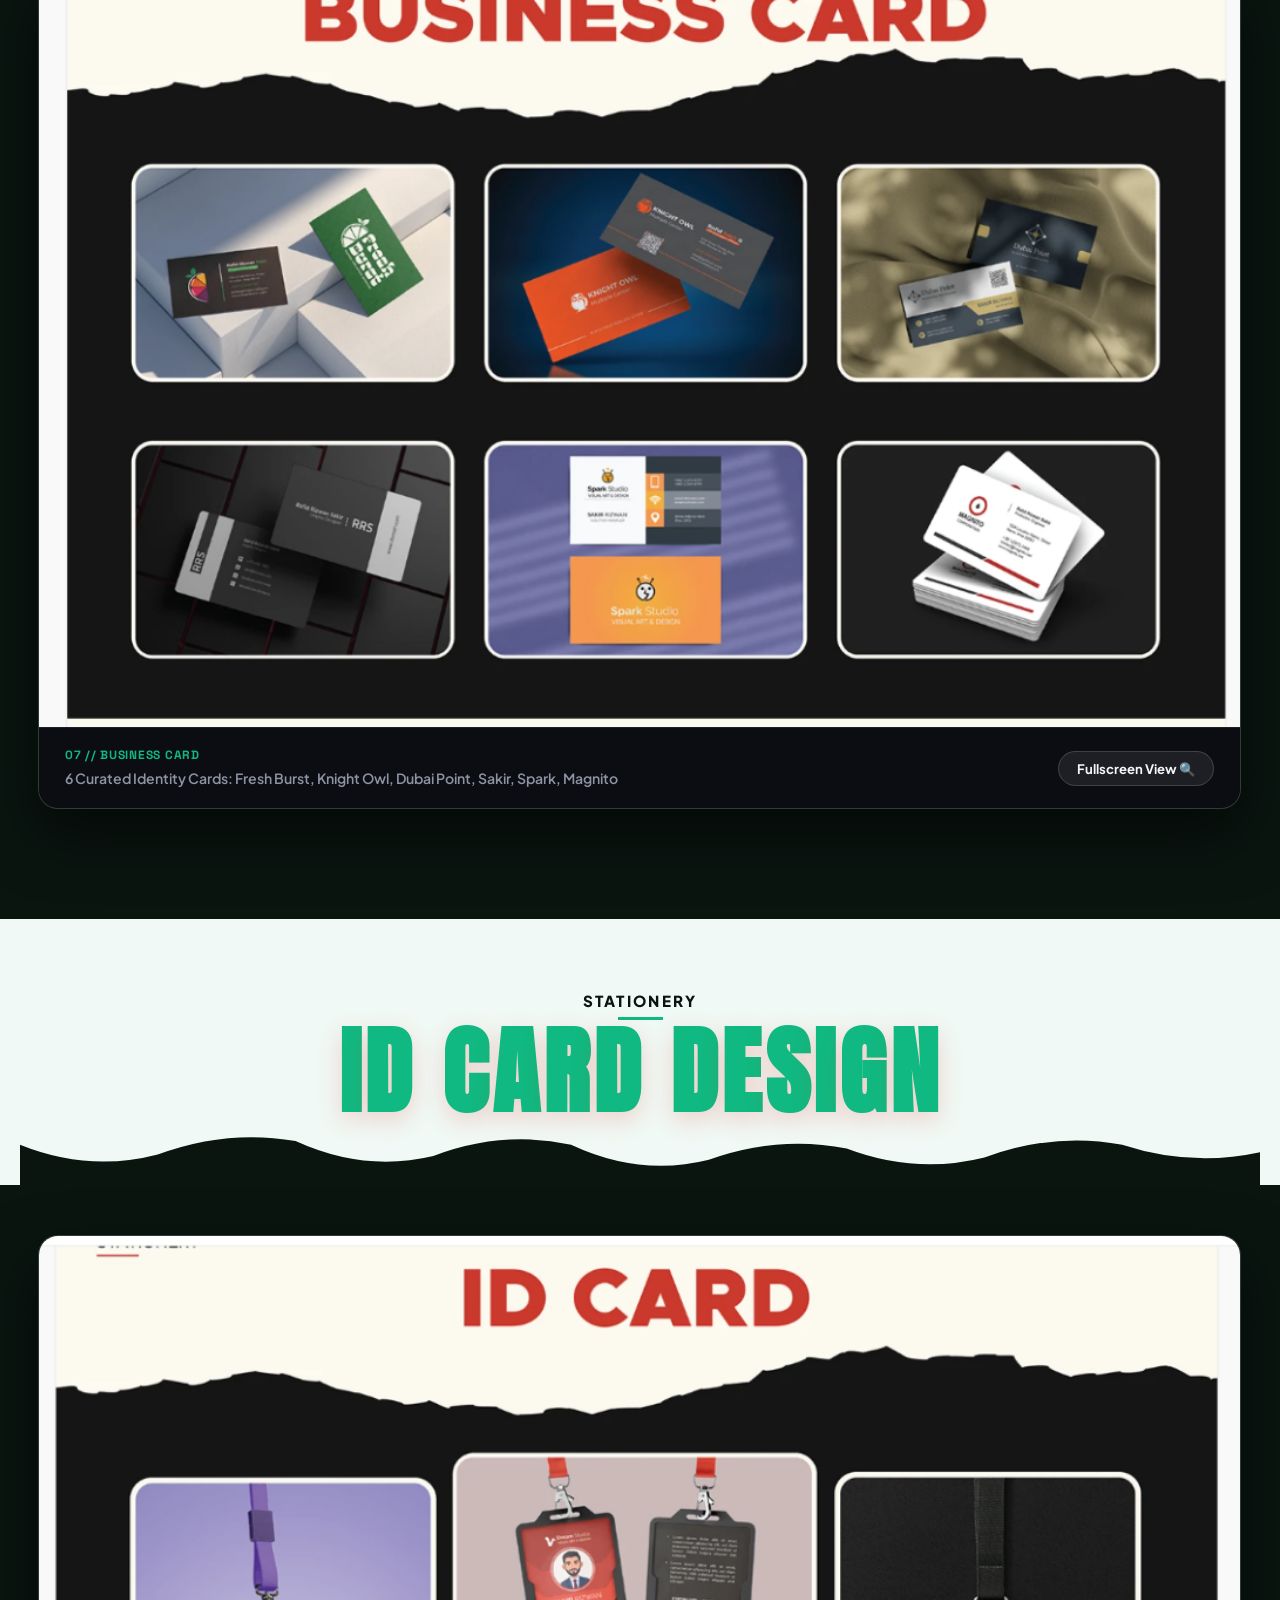
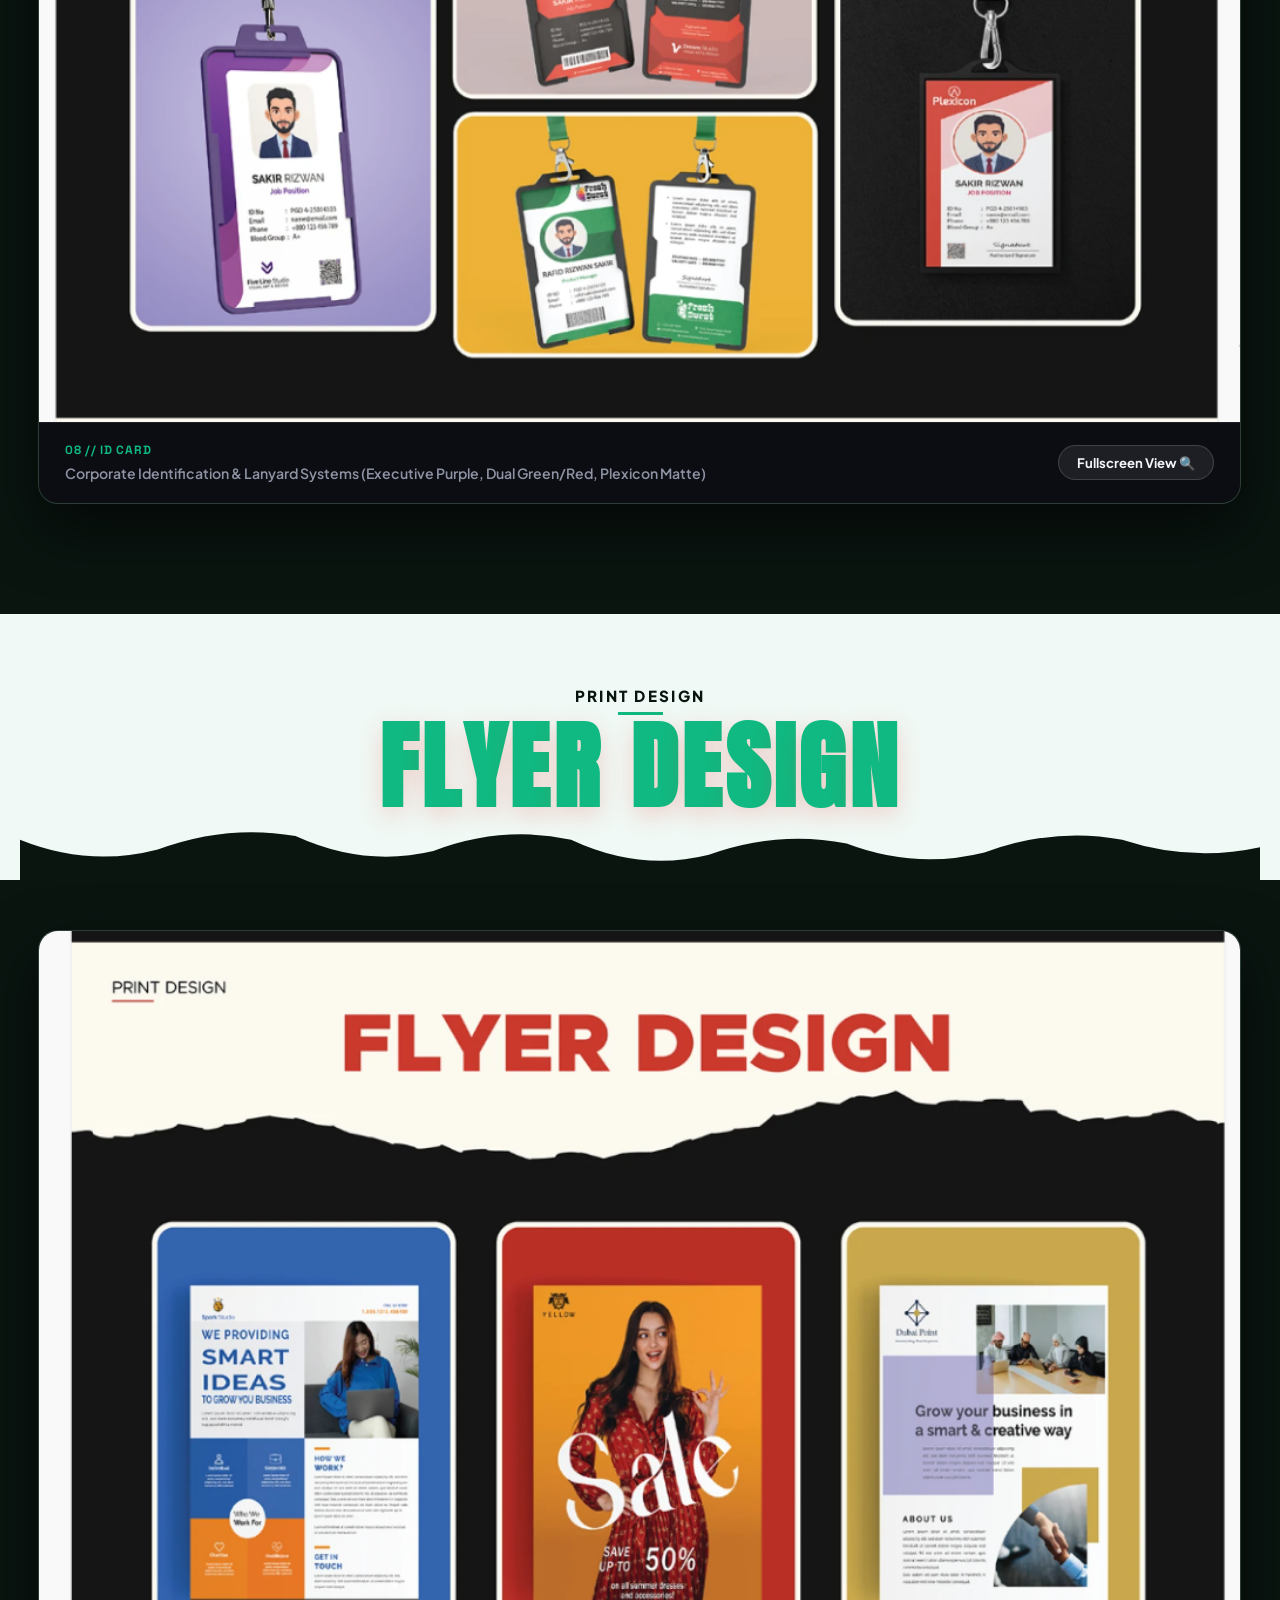
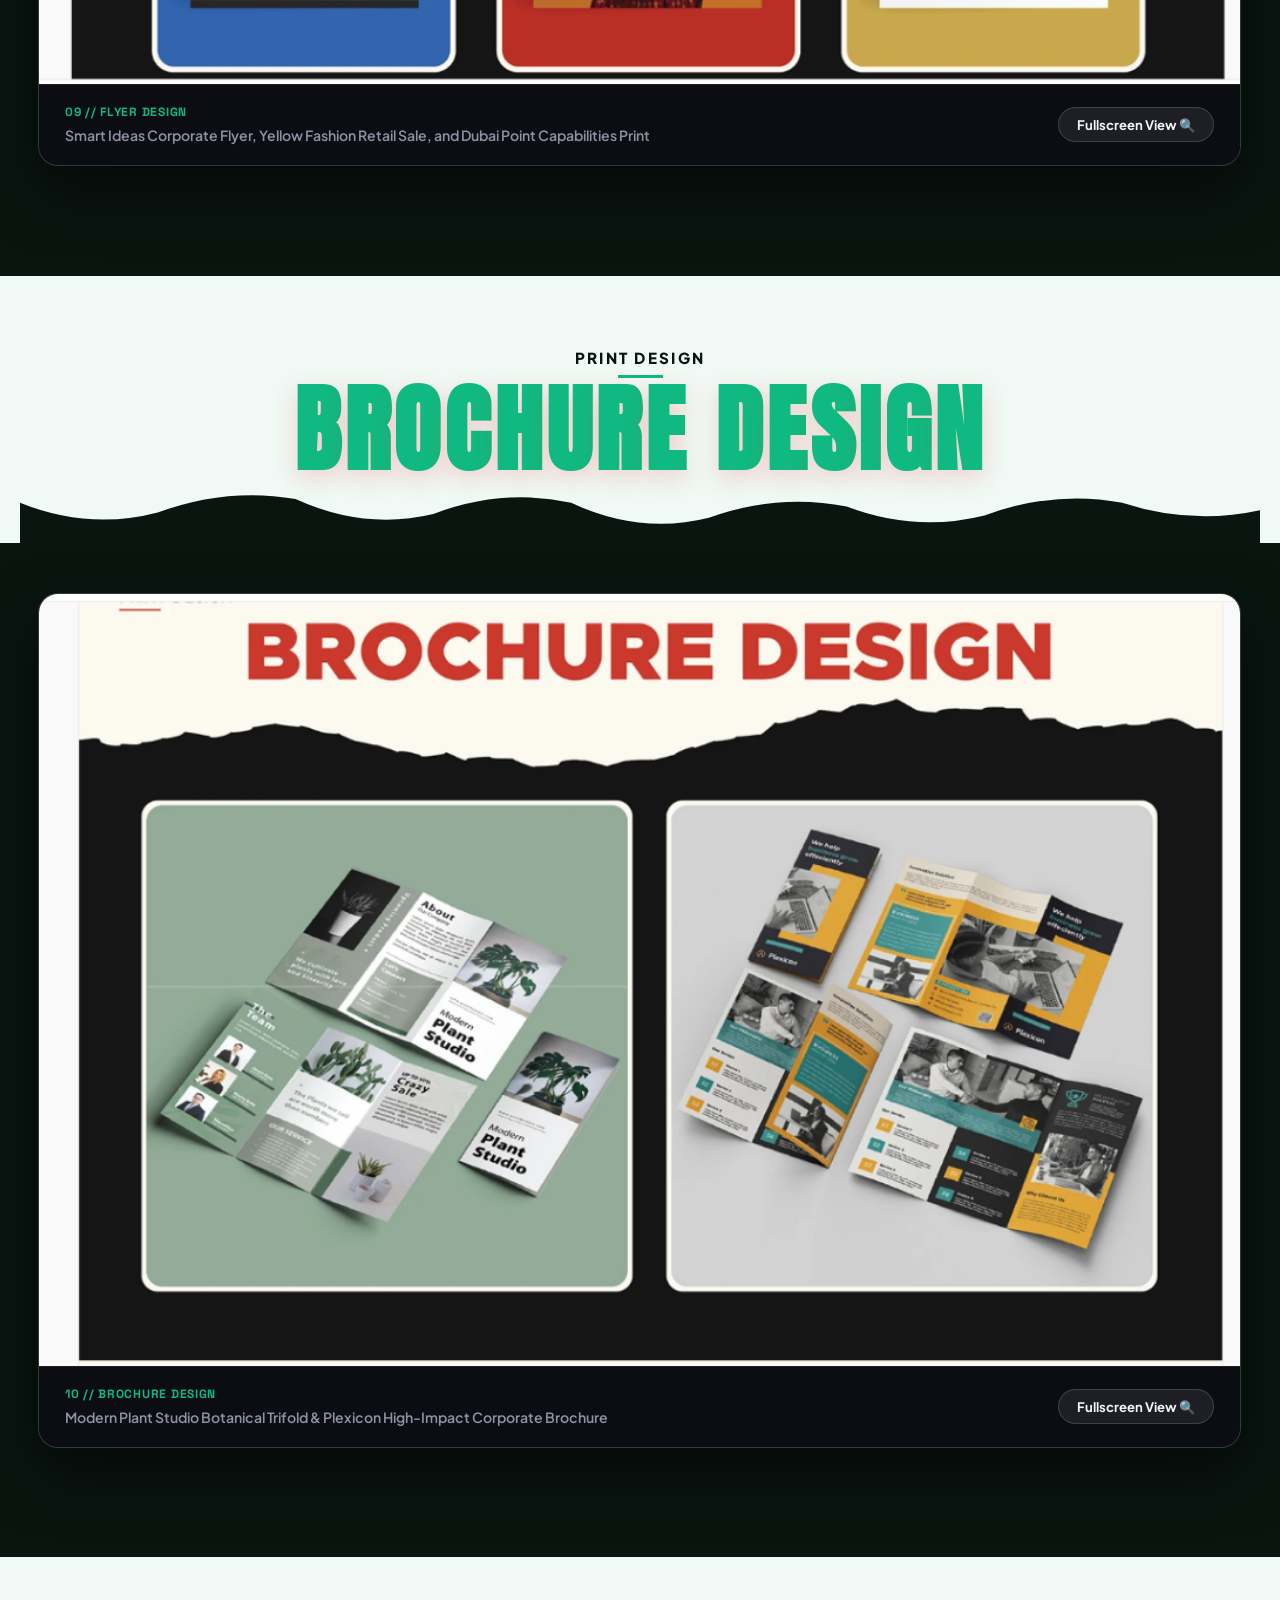
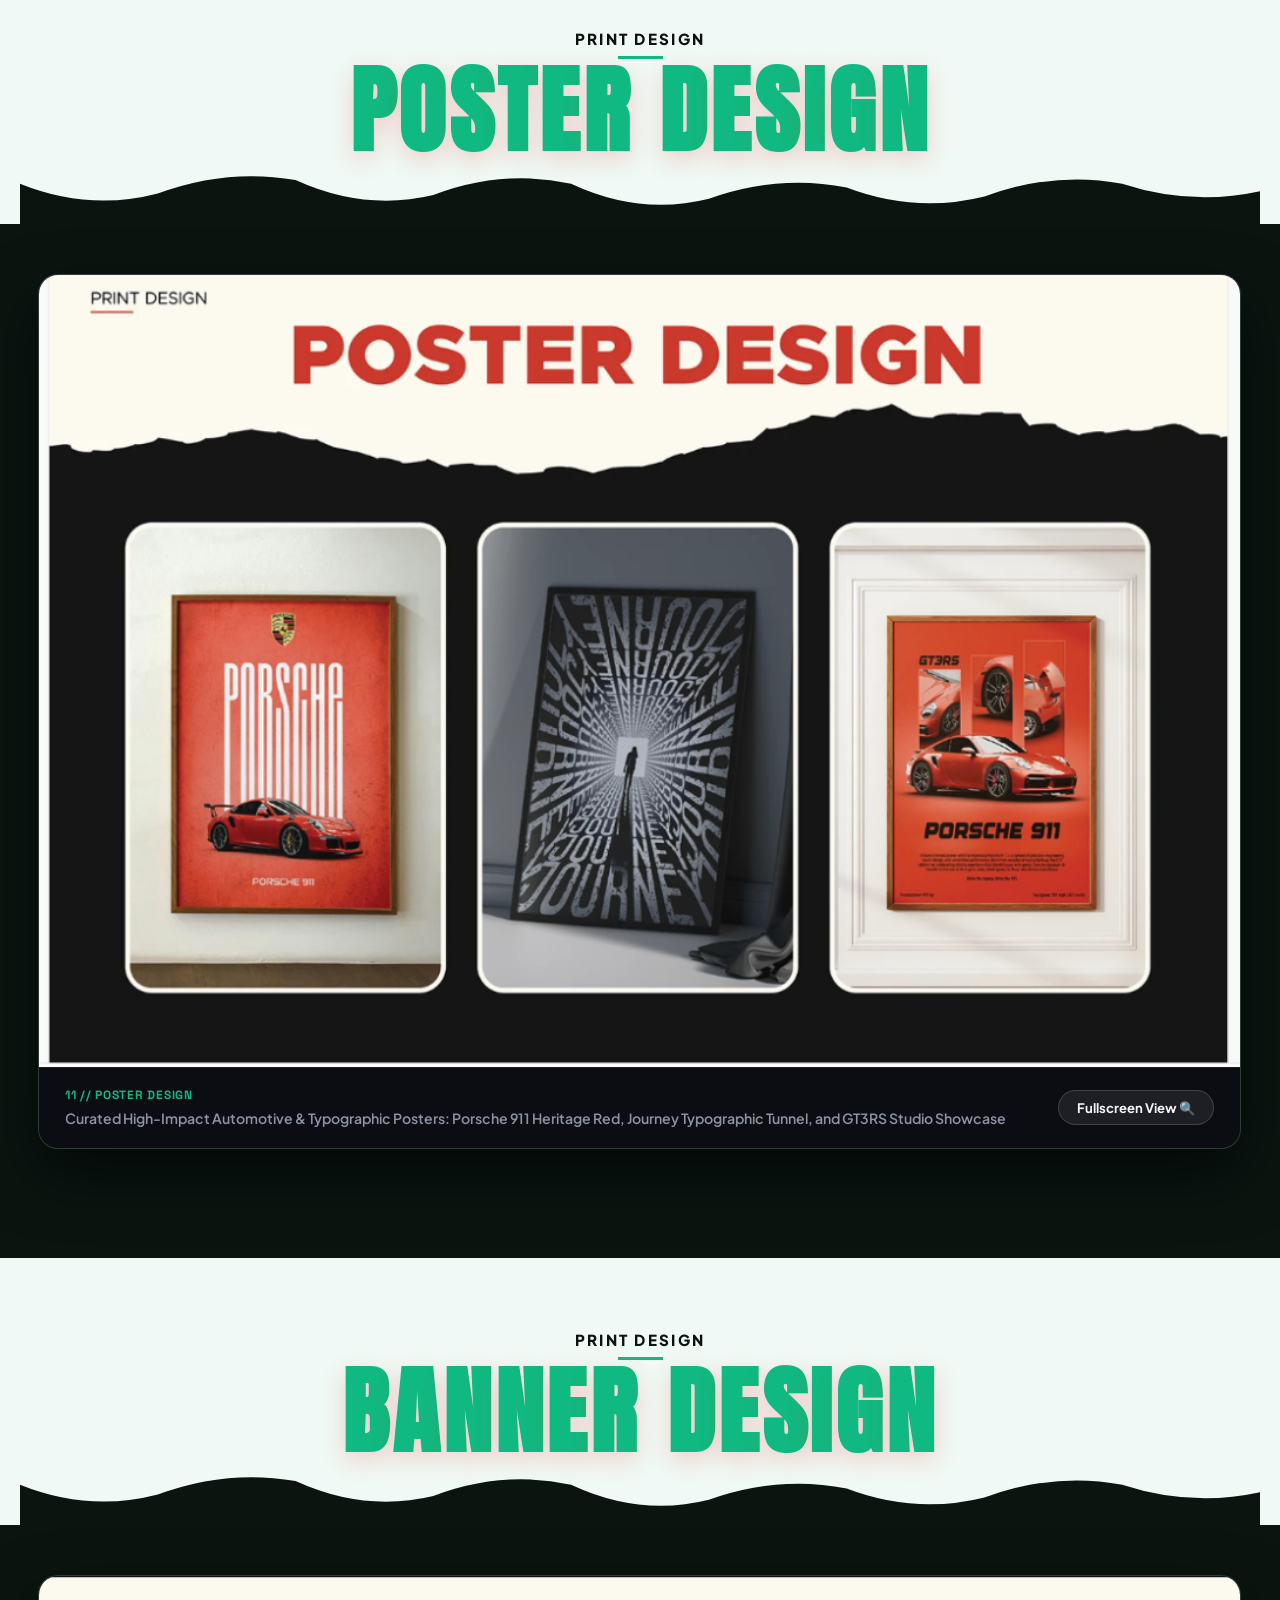
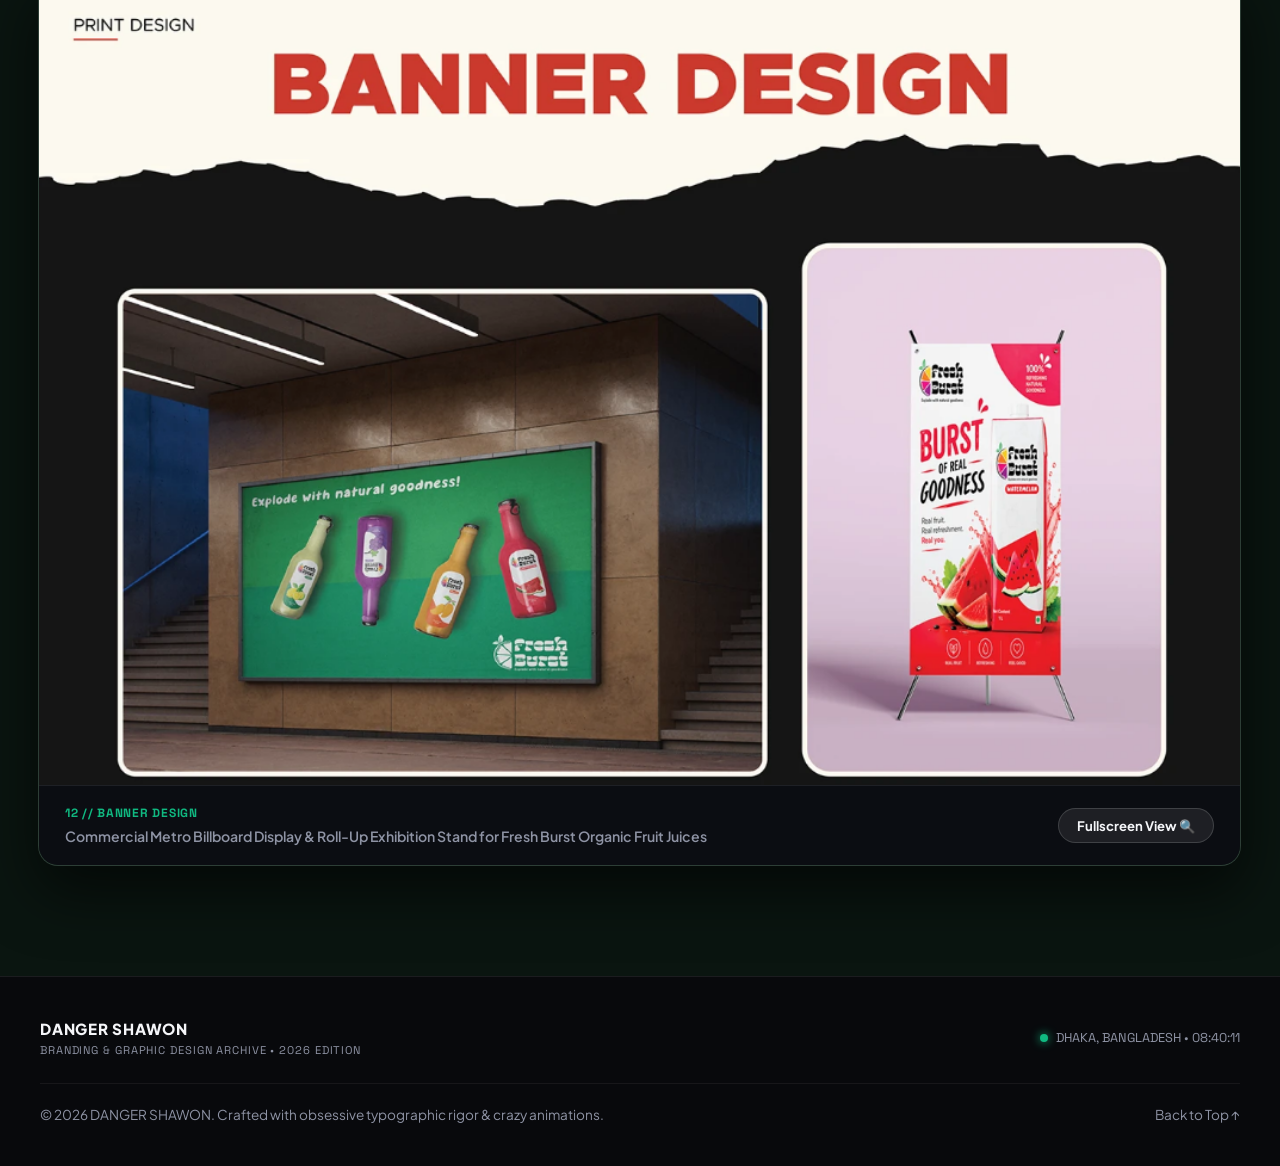
==== commit 87dea3b0: "fix: add cache busting to CSS, JS, and portfolio.json fetch to ensure immediate updates across all P" ====
--- a/index.html
+++ b/index.html
@@ -26,8 +26,8 @@
     href="https://fonts.googleapis.com/css2?family=Anton&family=Caveat:wght@600;700&family=Outfit:wght@300;400;500;600;700;800&family=Plus+Jakarta+Sans:wght@500;600;700;800&family=Space+Grotesk:wght@500;700&family=Syne:wght@700;800&display=swap"
     rel="stylesheet" />
 
-  <!-- Main Stylesheet -->
-  <link rel="stylesheet" href="./assets/css/style.css" />
+  <!-- Main Stylesheet (Cache-busted for immediate updates across all devices) -->
+  <link rel="stylesheet" href="./assets/css/style.css?v=20261002v2" />
 </head>
 
 <body>
@@ -2004,8 +2004,8 @@
   <!-- Notification Toast Container -->
   <div id="toast-container" class="toast-container" aria-live="polite"></div>
 
-  <!-- Main JavaScript Controller -->
-  <script src="./assets/js/main.js"></script>
+  <!-- Main JavaScript Controller (Cache-busted for immediate updates across all devices) -->
+  <script src="./assets/js/main.js?v=20261002v2"></script>
 </body>
 
 </html>
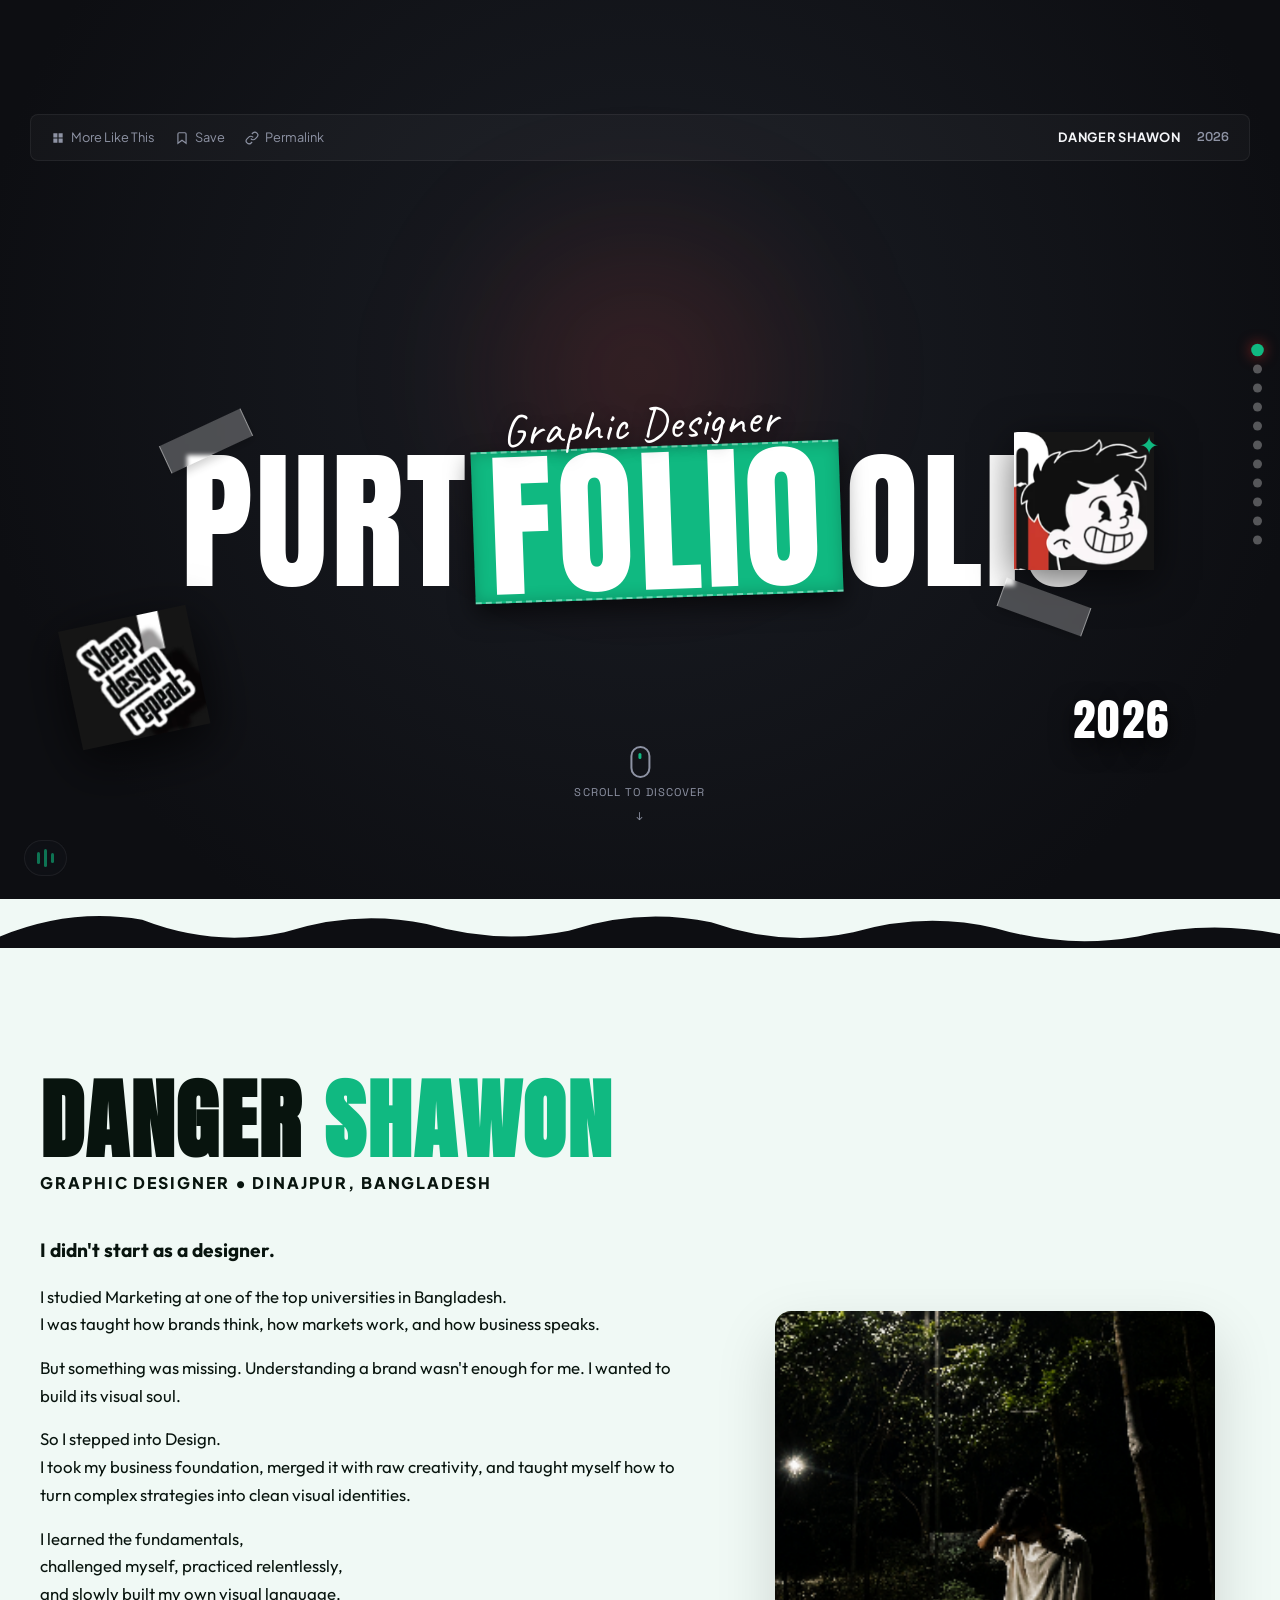
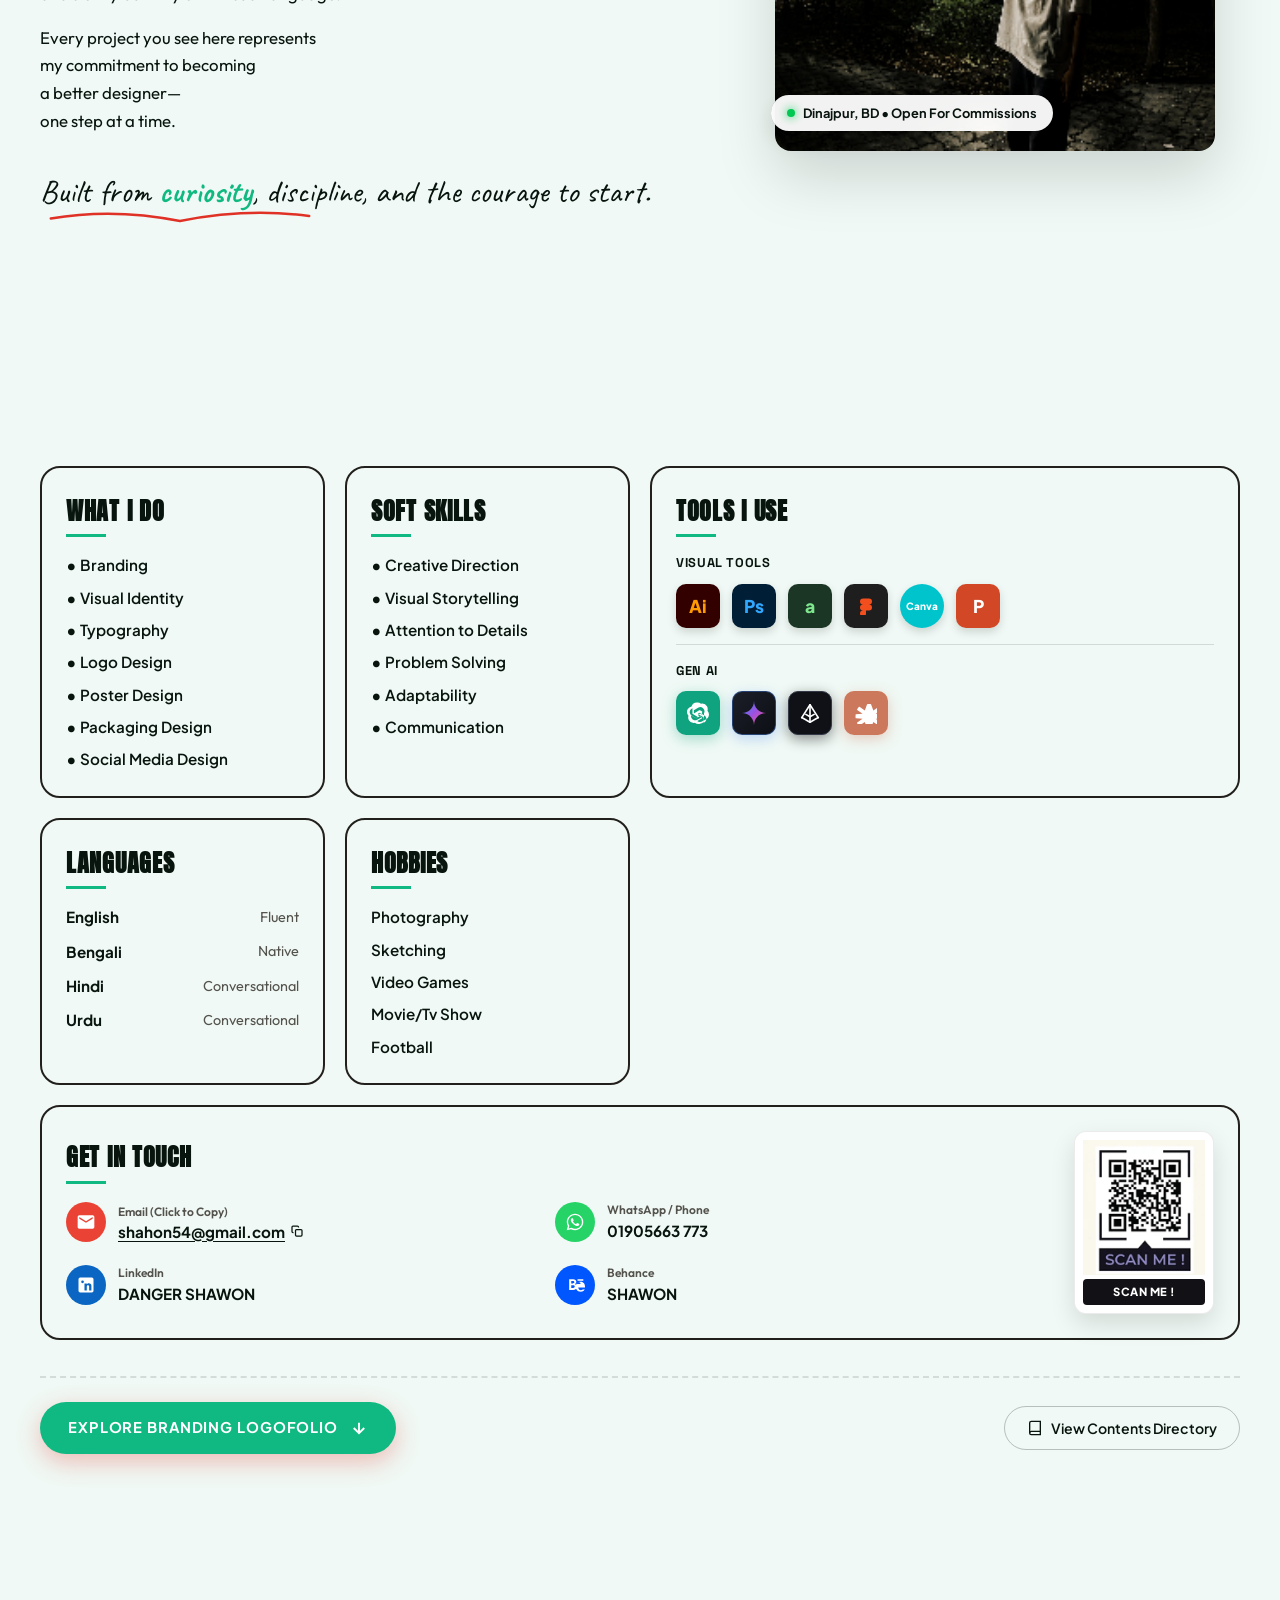
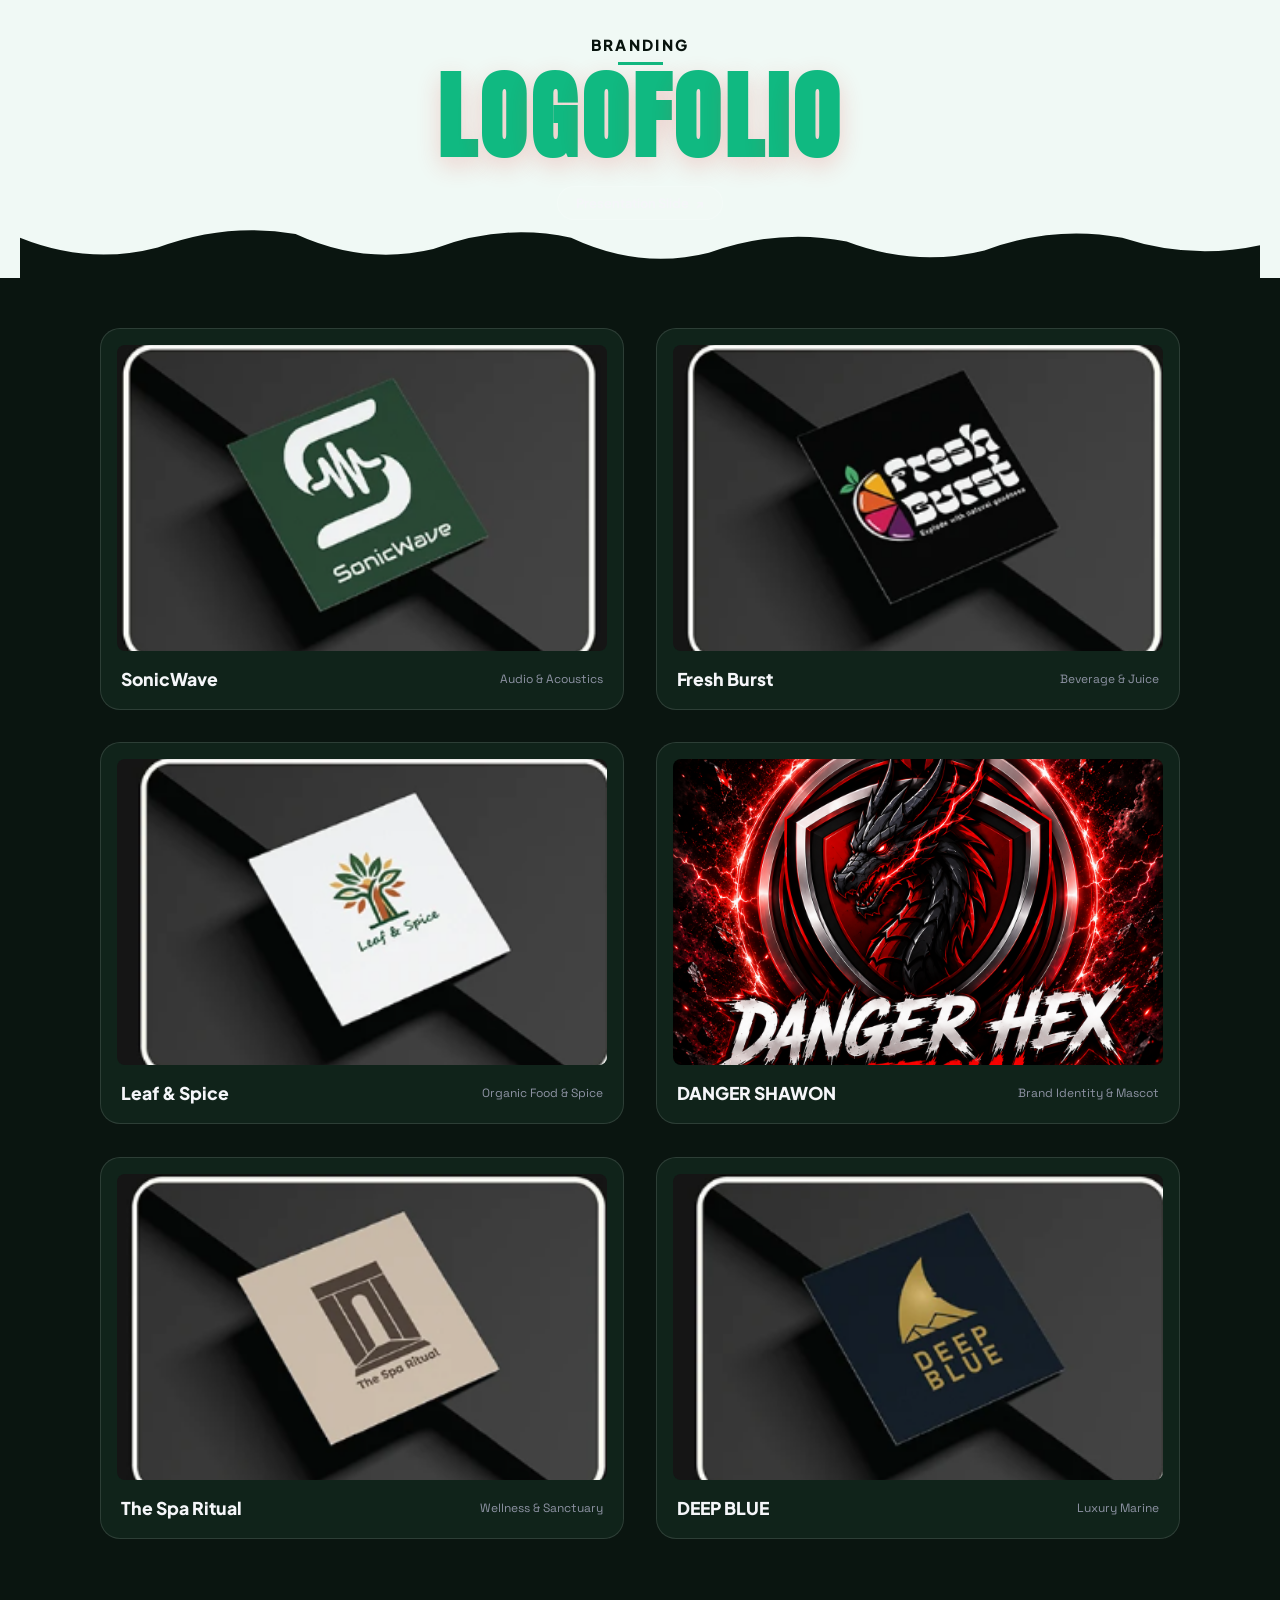
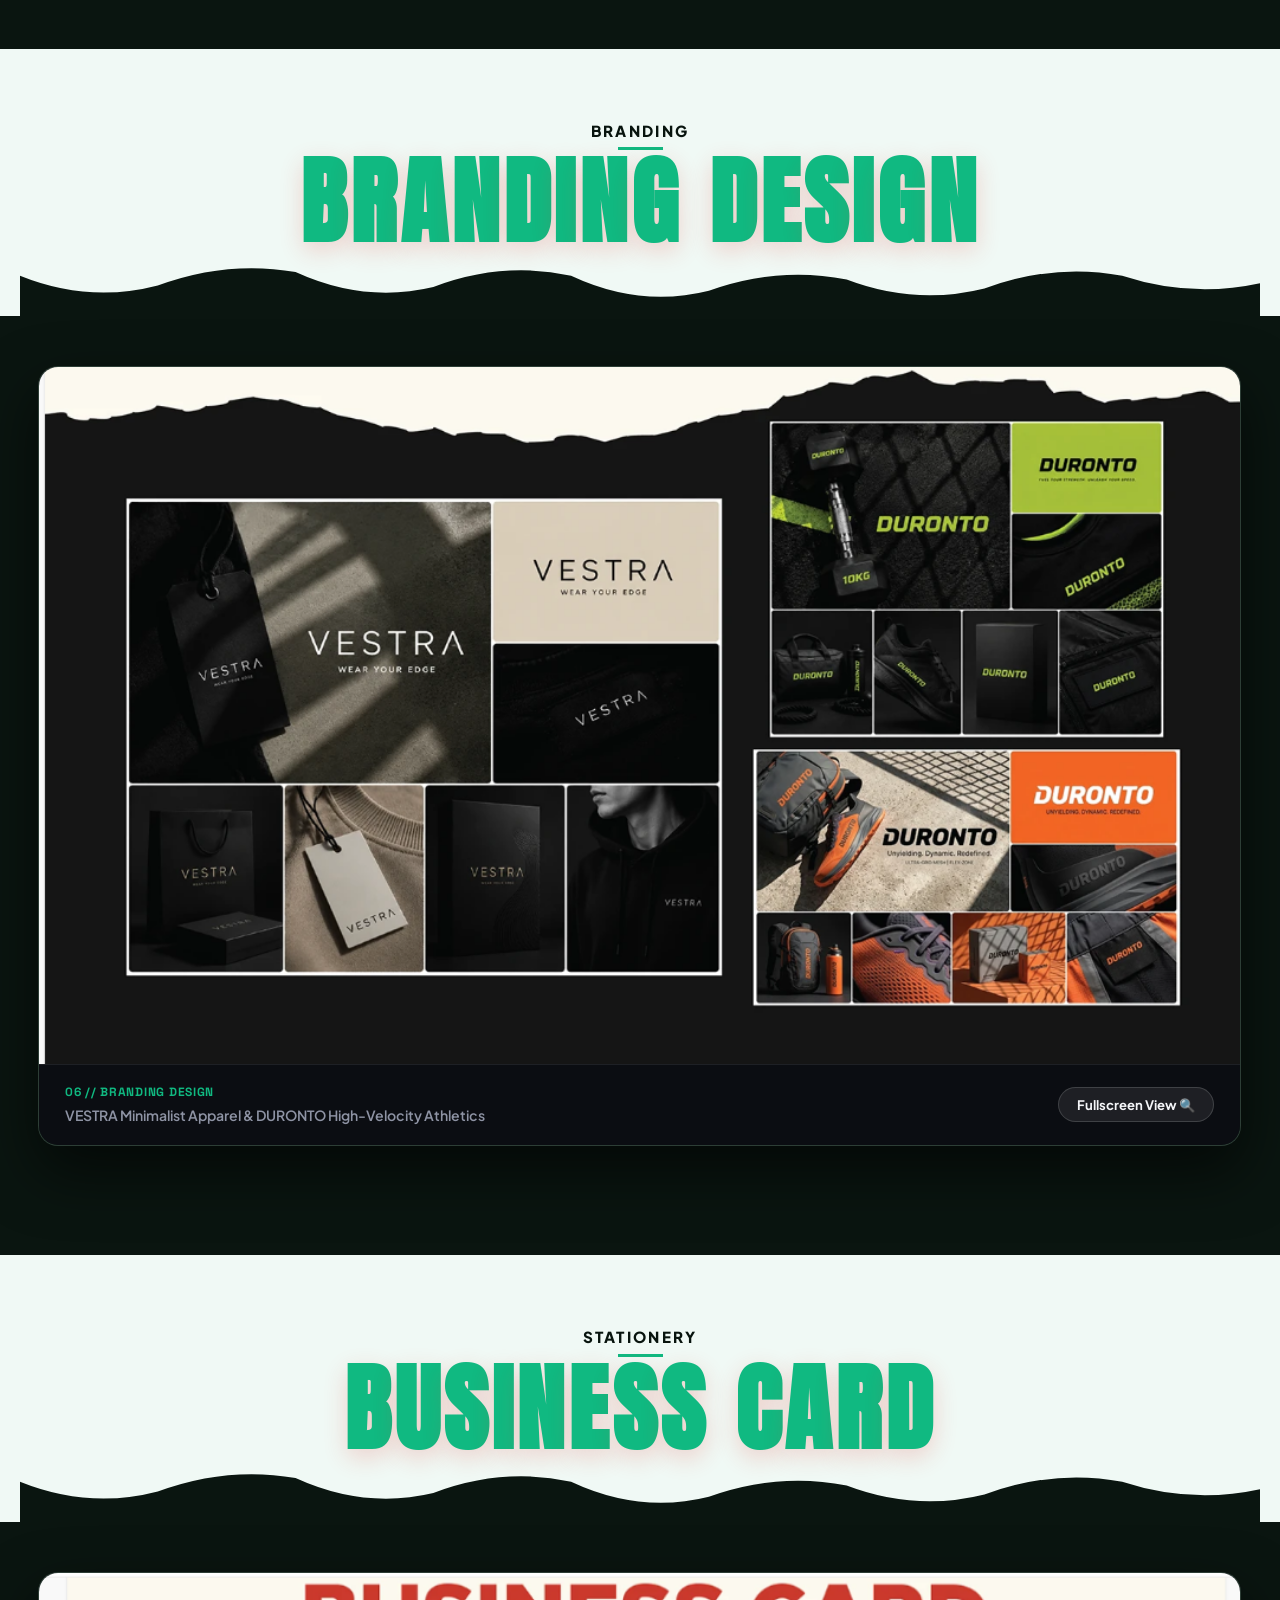
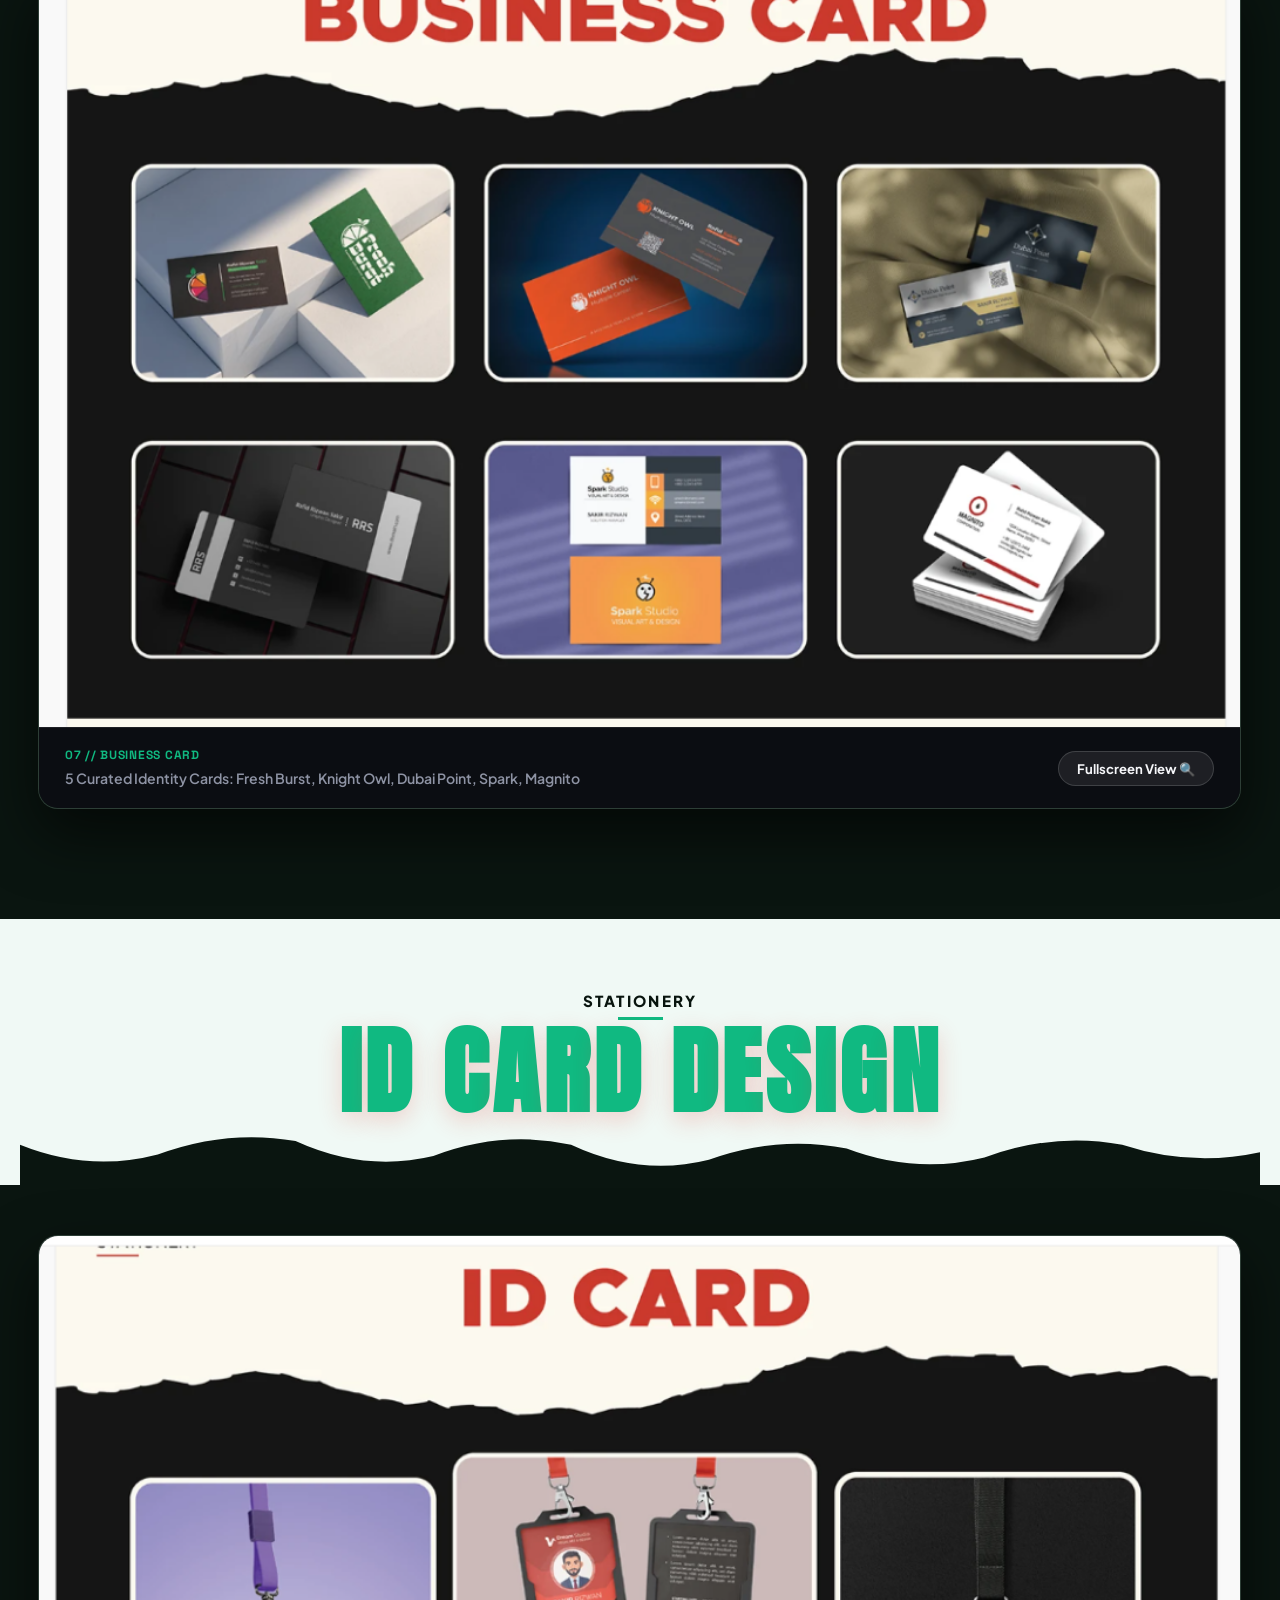
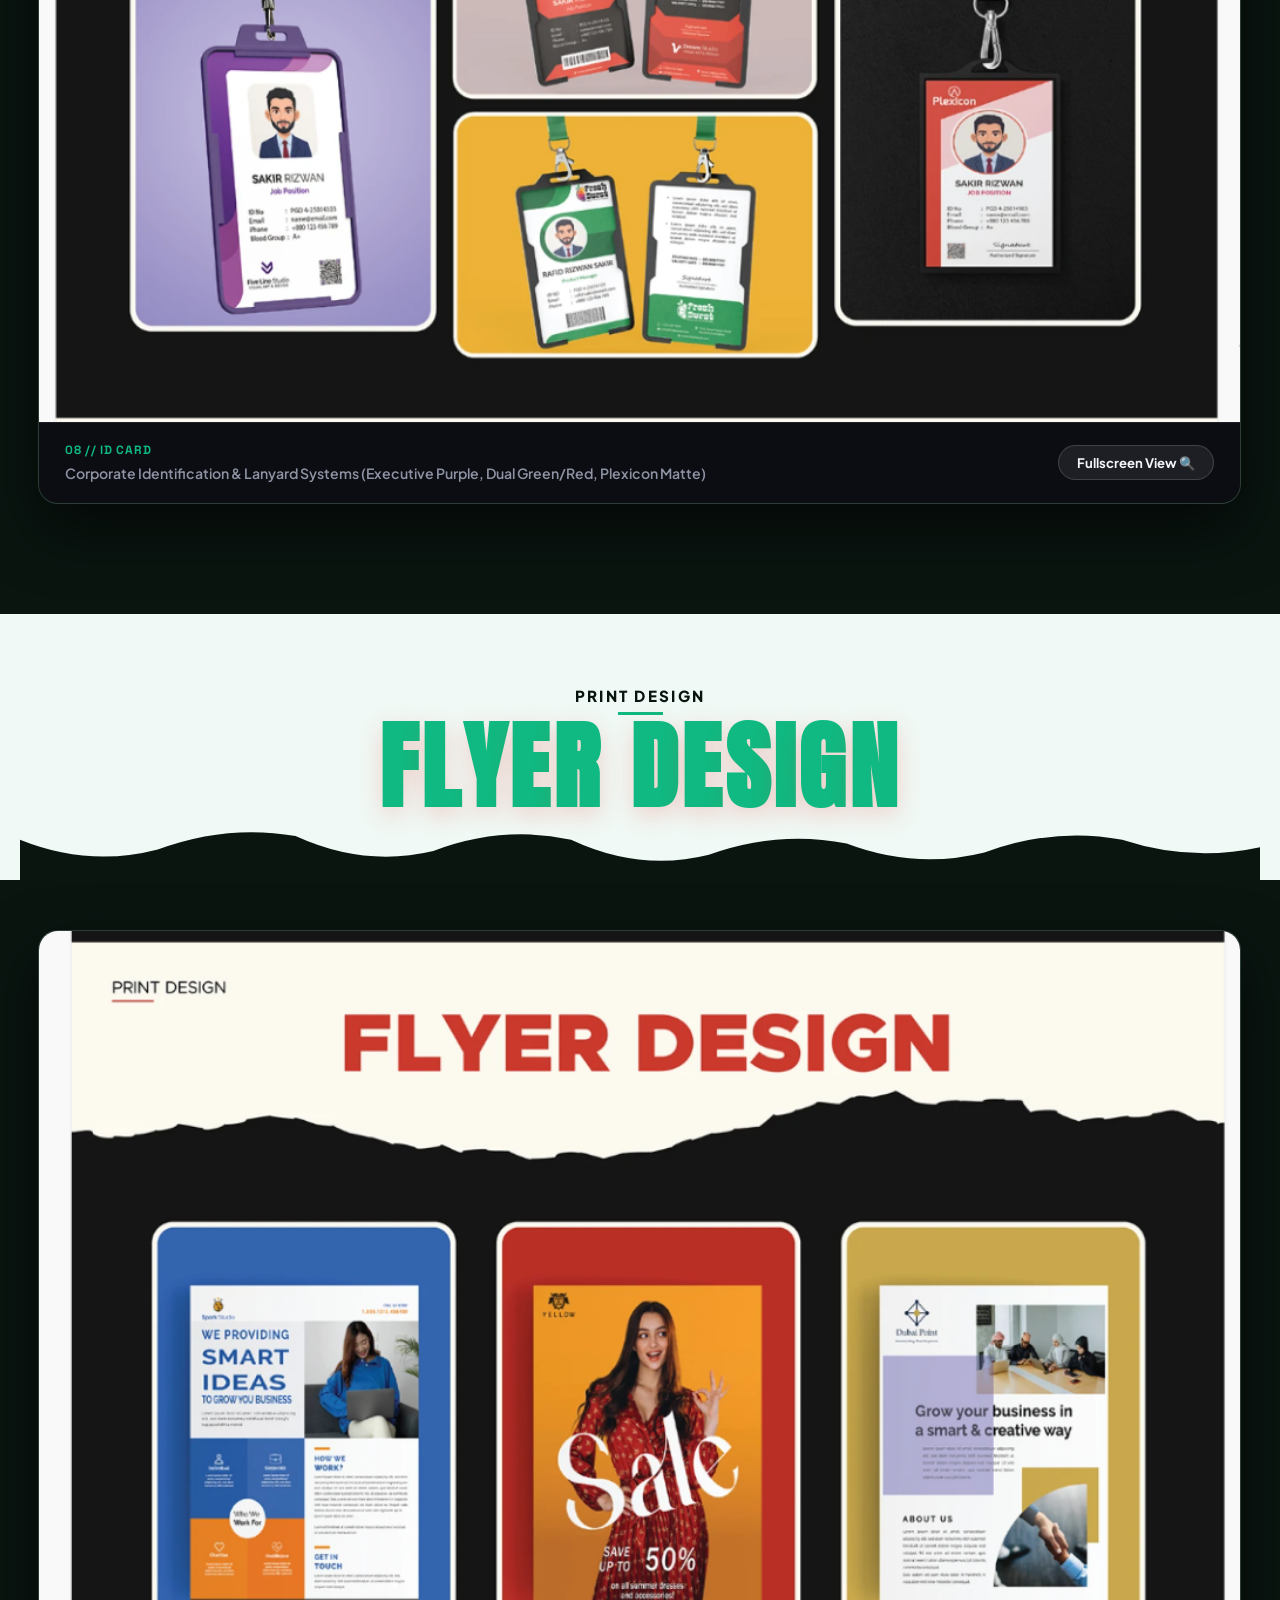
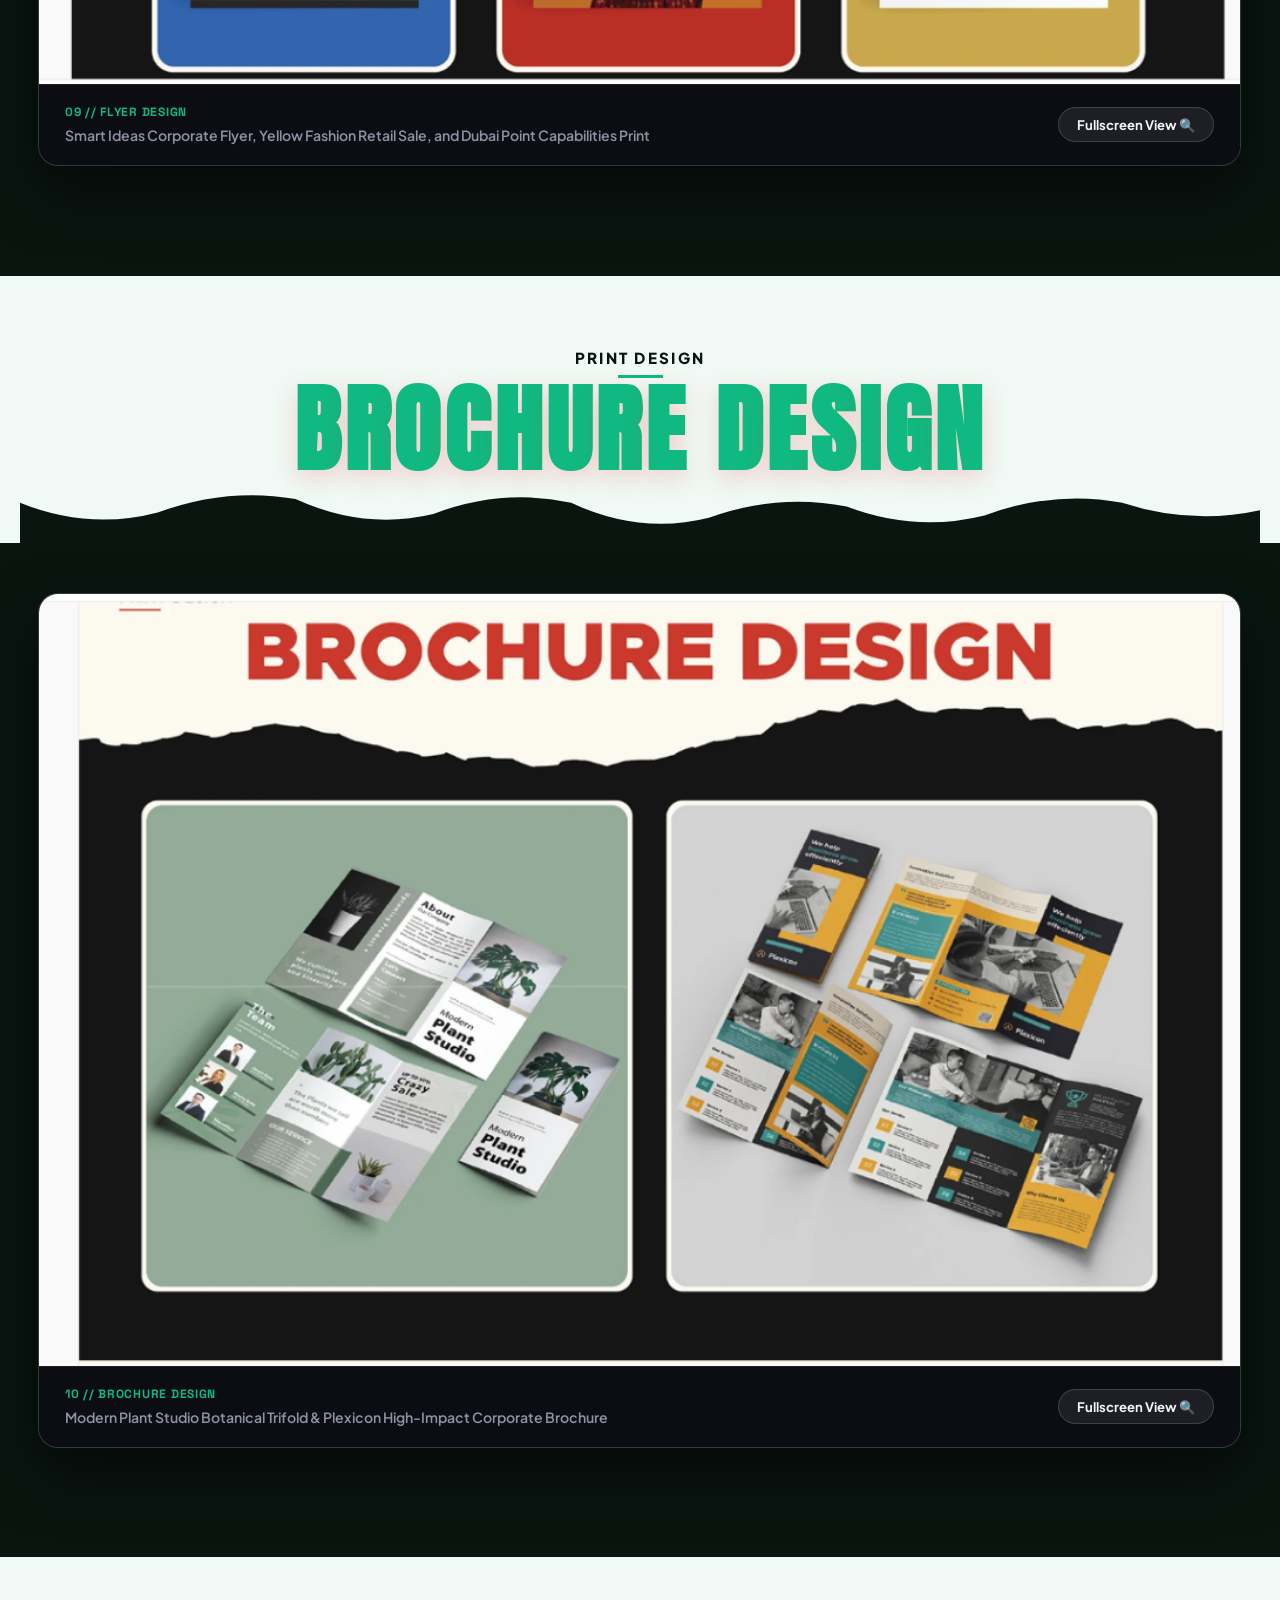
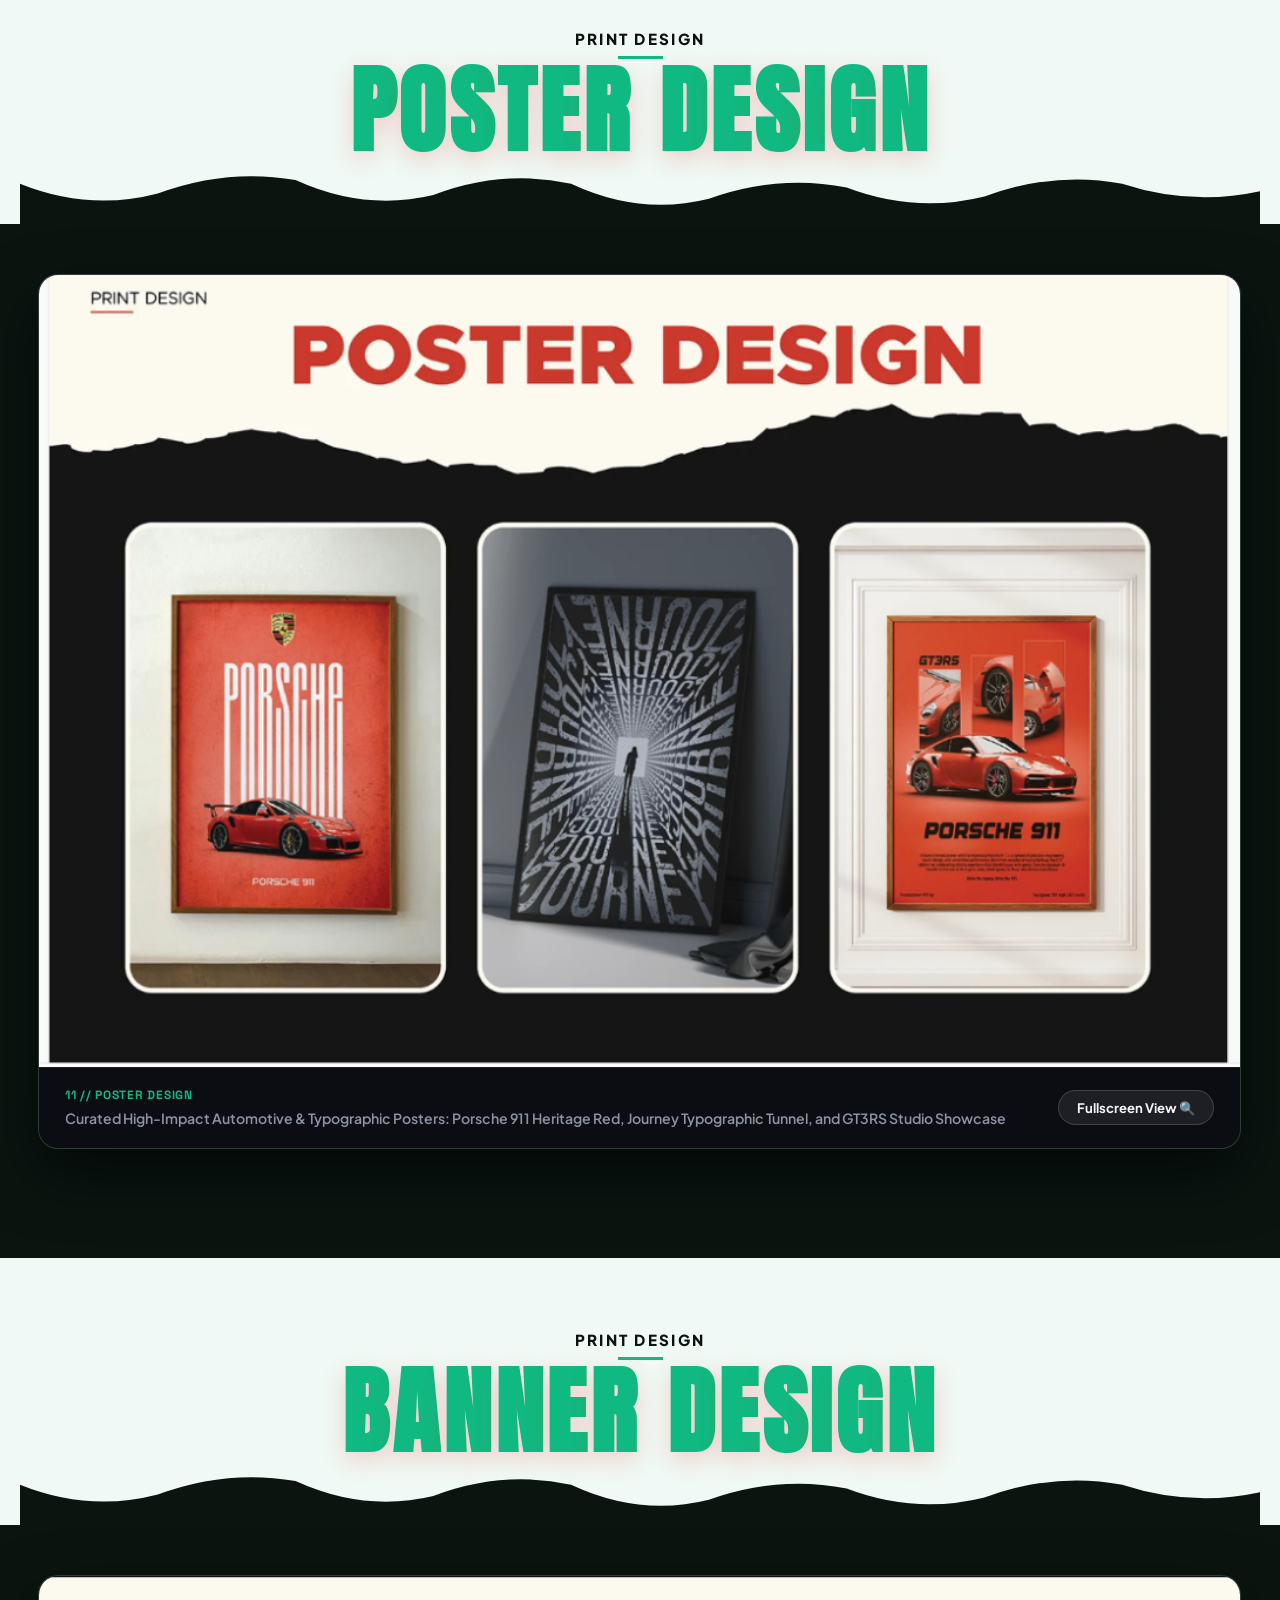
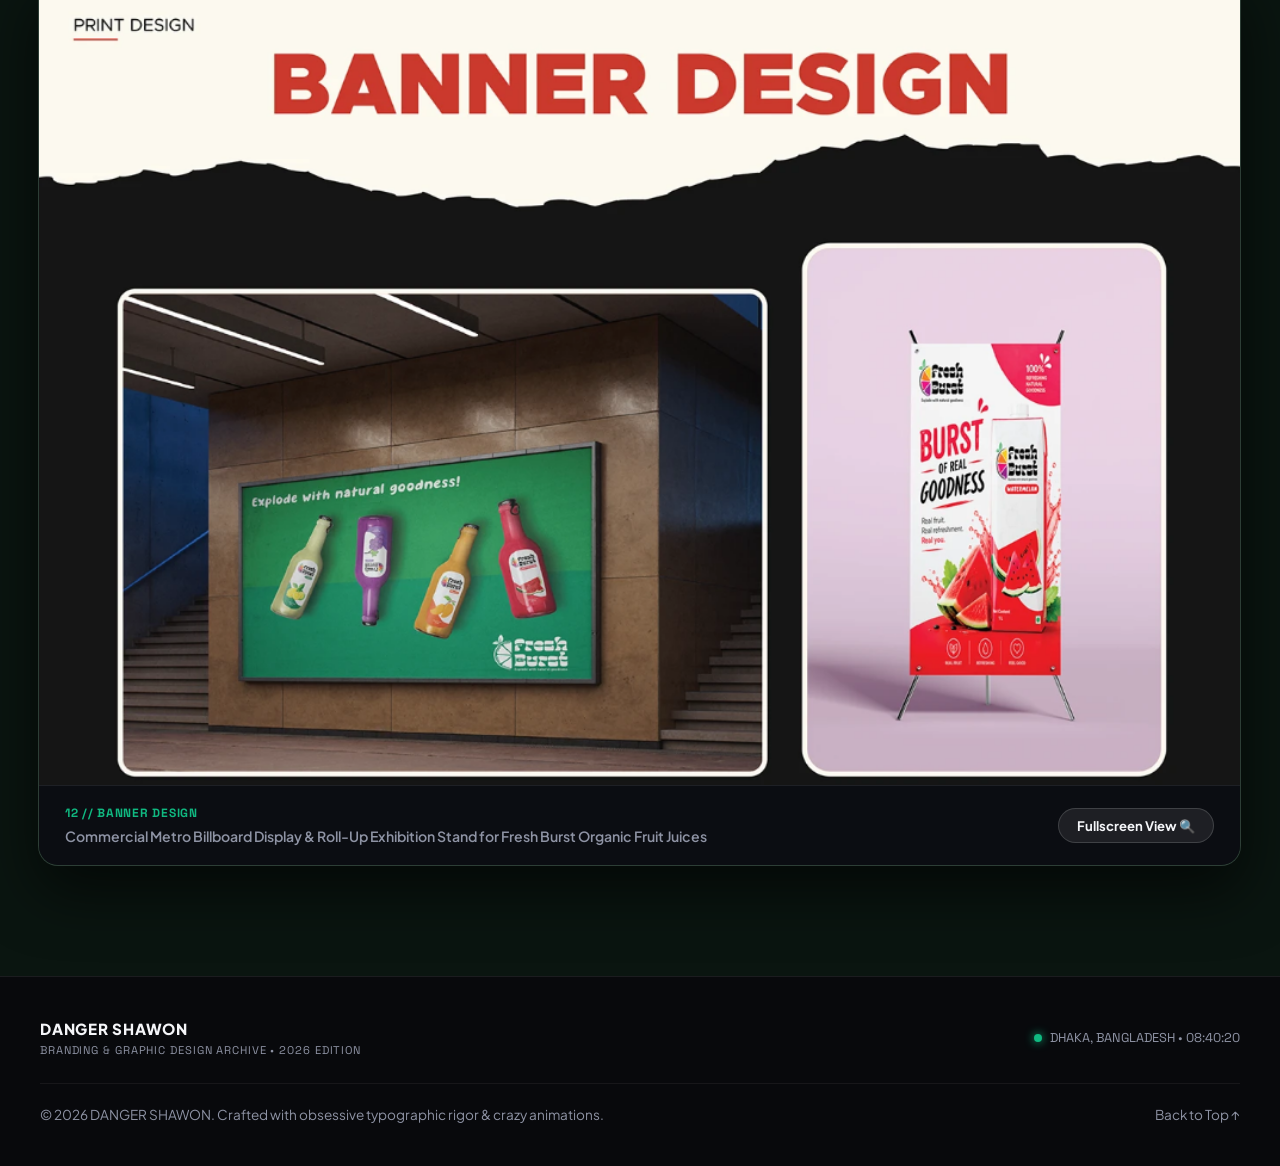
==== commit 236ad778: "feat: permanently purge all Sakir placeholder files/images, replace with Danger Shawon assets and ve" ====
--- a/index.html
+++ b/index.html
@@ -27,7 +27,7 @@
     rel="stylesheet" />
 
   <!-- Main Stylesheet (Cache-busted for immediate updates across all devices) -->
-  <link rel="stylesheet" href="./assets/css/style.css?v=20261002v2" />
+  <link rel="stylesheet" href="./assets/css/style.css?v=20261003v1" />
 </head>
 
 <body>
@@ -46,7 +46,7 @@
   <nav class="slide-nav-tracker" aria-label="Slide Navigation">
     <a href="#slide-1" class="tracker-dot active" data-slide="1" title="01. Hero Portfolio"><span
         class="tracker-tooltip">01. Hero</span></a>
-    <a href="#slide-2" class="tracker-dot" data-slide="2" title="02. About Sakir"><span class="tracker-tooltip">02.
+    <a href="#slide-2" class="tracker-dot" data-slide="2" title="02. About Danger Shawon"><span class="tracker-tooltip">02.
         About</span></a>
     <a href="#slide-3" class="tracker-dot" data-slide="3" title="03. Skills &amp; Contact"><span
         class="tracker-tooltip">03. Skills &amp; Bento</span></a>
@@ -75,10 +75,10 @@
   <header class="navbar" role="banner" style="display: none !important;">
     <div class="navbar-container">
       <!-- Brand Monogram -->
-      <a href="#slide-1" class="brand-logo" aria-label="Rafid Rizwan Sakir Home">
+      <a href="#slide-1" class="brand-logo" aria-label="Danger Shawon Home">
         <div class="logo-badge">S</div>
         <div class="brand-text">
-          <span class="brand-name" id="nav-brand-name">RAFID RIZWAN SAKIR</span>
+          <span class="brand-name" id="nav-brand-name">DANGER SHAWON</span>
           <span class="brand-sub" id="nav-brand-sub">PORTFOLIO '26</span>
         </div>
       </a>
@@ -112,7 +112,7 @@
         </button>
 
         <!-- Behance Profile Link -->
-        <a id="nav-behance-link" href="https://www.behance.net/rrsakir" target="_blank" rel="noopener noreferrer"
+        <a id="nav-behance-link" href="https://www.behance.net/SHAWON" target="_blank" rel="noopener noreferrer"
           class="btn-behance" aria-label="View on Behance">
           <svg width="15" height="15" viewBox="0 0 24 24" fill="currentColor">
             <path
@@ -241,10 +241,10 @@
     </div>
 
     <!-- ========================================================================
-         SLIDE 2: ABOUT RAFID RIZWAN SAKIR (Cream Background)
+         SLIDE 2: ABOUT DANGER SHAWON (Cream Background)
          ======================================================================== -->
     <section id="slide-2" class="slide-section about-slide" data-slide-index="2"
-      aria-label="Slide 2: About Rafid Rizwan Sakir">
+      aria-label="Slide 2: About Danger Shawon">
       <div class="slide-viewport cream-theme">
         <div class="about-container">
 
@@ -288,7 +288,7 @@
             <div class="about-photo-col anim-slide-right">
               <div class="portrait-card" id="portrait-card">
                 <div class="portrait-photo-wrapper">
-                  <img id="about-portrait-img" src="./assets/images/sakir-portrait.png"
+                  <img id="about-portrait-img" src="./assets/images/shawon-portrait.png"
                     alt="Danger Shawon — Graphic Designer" class="portrait-img" />
                   <div class="portrait-glare"></div>
                 </div>
@@ -483,7 +483,7 @@
                     <div class="contact-meta">
                       <span class="contact-label">Email (Click to Copy)</span>
                       <button class="copy-email-btn" id="contact-email-btn" title="Click to copy email address">
-                        <span id="contact-email-text">rafid.sakir@gmail.com</span>
+                        <span id="contact-email-text">shahon54@gmail.com</span>
                         <svg width="12" height="12" viewBox="0 0 24 24" fill="none" stroke="currentColor"
                           stroke-width="2.5">
                           <rect x="9" y="9" width="13" height="13" rx="2" ry="2"></rect>
@@ -493,7 +493,7 @@
                     </div>
                   </div>
 
-                  <a id="contact-whatsapp-link" href="https://wa.me/8801568720531" target="_blank"
+                  <a id="contact-whatsapp-link" href="https://wa.me/8801905663773" target="_blank"
                     rel="noopener noreferrer" class="contact-pill-item" title="Open WhatsApp Chat">
                     <div class="contact-icon whatsapp-icon">
                       <svg width="20" height="20" viewBox="0 0 24 24" fill="currentColor">
@@ -503,7 +503,7 @@
                     </div>
                     <div class="contact-meta">
                       <span class="contact-label">WhatsApp / Phone</span>
-                      <span class="contact-val" id="contact-phone-text">+88 01568720531</span>
+                      <span class="contact-val" id="contact-phone-text">01905663 773</span>
                     </div>
                   </a>
 
@@ -517,11 +517,11 @@
                     </div>
                     <div class="contact-meta">
                       <span class="contact-label">LinkedIn</span>
-                      <span class="contact-val" id="contact-linkedin-text">Rafid Rizwan Sakir</span>
+                      <span class="contact-val" id="contact-linkedin-text">DANGER SHAWON</span>
                     </div>
                   </a>
 
-                  <a id="contact-behance-link" href="https://www.behance.net/rrsakir" target="_blank"
+                  <a id="contact-behance-link" href="https://www.behance.net/SHAWON" target="_blank"
                     rel="noopener noreferrer" class="contact-pill-item" title="Visit Behance Profile">
                     <div class="contact-icon behance-icon">
                       <svg width="20" height="20" viewBox="0 0 24 24" fill="currentColor">
@@ -531,7 +531,7 @@
                     </div>
                     <div class="contact-meta">
                       <span class="contact-label">Behance</span>
-                      <span class="contact-val" id="contact-behance-text">rrsakir</span>
+                      <span class="contact-val" id="contact-behance-text">SHAWON</span>
                     </div>
                   </a>
                 </div>
@@ -640,15 +640,15 @@
               </div>
             </article>
 
-            <article class="logo-card anim-slide-right" data-logo-id="sakir" tabindex="0" role="button"
-              aria-label="SAKIR Monogram Logo Mockup">
+            <article class="logo-card anim-slide-right" data-logo-id="shawon" tabindex="0" role="button"
+              aria-label="Danger Shawon Monogram Logo Mockup">
               <div class="logo-card-inner">
                 <div class="logo-image-box">
-                  <img src="./assets/images/logo-sakir.png" alt="SAKIR Soaring Monogram Logo Design" class="logo-img" />
+                  <img src="./assets/images/logo-shawon.png" alt="Danger Shawon Crimson Shield Mascot Logo" class="logo-img" />
                   <div class="card-glare"></div>
                 </div>
                 <div class="logo-card-info">
-                  <h4 class="logo-name">SAKIR</h4><span class="logo-cat">Personal Identity</span>
+                  <h4 class="logo-name">DANGER SHAWON</h4><span class="logo-cat">Brand Identity &amp; Mascot</span>
                 </div>
               </div>
             </article>
@@ -769,8 +769,8 @@
             <div class="showcase-card-footer">
               <div class="showcase-footer-left">
                 <span class="project-pill-tag">07 // BUSINESS CARD</span>
-                <span class="project-pill-desc" id="desc-slide-7">6 Curated Identity Cards: Fresh Burst, Knight Owl,
-                  Dubai Point, Sakir, Spark, Magnito</span>
+                <span class="project-pill-desc" id="desc-slide-7">5 Curated Identity Cards: Fresh Burst, Knight Owl,
+                  Dubai Point, Spark, Magnito</span>
               </div>
               <button class="pill-btn modal-zoom-btn" data-slide="7"
                 data-img="./assets/images/slide-7-business-card.png" data-title="BUSINESS CARD ARCHIVE">Fullscreen View
@@ -1196,7 +1196,7 @@
       <form id="admin-auth-form" class="auth-form" onsubmit="return false;">
         <div class="input-wrapper">
           <input type="password" id="admin-passcode-input" class="auth-input"
-            placeholder="Enter PIN (default: sakir2026)" autocomplete="current-password" autofocus />
+            placeholder="Enter PIN (default: shawon2026)" autocomplete="current-password" autofocus />
           <button type="button" id="toggle-passcode-vis" class="vis-toggle-btn" title="Toggle visibility">👁</button>
         </div>
         <div id="auth-error-msg" class="auth-error">Incorrect passcode. Please try again.</div>
@@ -1271,16 +1271,16 @@
             <div class="admin-form-grid">
               <div class="form-group">
                 <label class="form-label" for="adm-first-name">First Name(s)</label>
-                <input type="text" id="adm-first-name" class="form-input" value="RAFID RIZWAN" />
+                <input type="text" id="adm-first-name" class="form-input" value="DANGER" />
               </div>
               <div class="form-group">
                 <label class="form-label" for="adm-last-name">Last Name (Accent Red)</label>
-                <input type="text" id="adm-last-name" class="form-input" value="SAKIR" />
+                <input type="text" id="adm-last-name" class="form-input" value="SHAWON" />
               </div>
               <div class="form-group full-width">
                 <label class="form-label" for="adm-role-title">Title / Role</label>
                 <input type="text" id="adm-role-title" class="form-input"
-                  value="GRAPHIC DESIGNER • DHAKA, BANGLADESH" />
+                  value="GRAPHIC DESIGNER • DINAJPUR, BANGLADESH" />
               </div>
               <div class="form-group">
                 <label class="form-label" for="adm-year">Portfolio Edition Year</label>
@@ -1449,9 +1449,9 @@
                 <div class="preview-mini-cream-side" id="preview-mini-cream">
                   <span class="preview-mini-tag" id="preview-mini-accent-tag">LIGHT SECTION PREVIEW</span>
                   <h5 class="preview-mini-title" id="preview-mini-cream-title">
-                    RAFID RIZWAN <span id="preview-mini-accent-text" style="color: var(--accent-red);">SAKIR</span>
+                    DANGER <span id="preview-mini-accent-text" style="color: var(--accent-red);">SHAWON</span>
                   </h5>
-                  <p class="preview-mini-sub" id="preview-mini-cream-sub">Graphic Designer • Dhaka, BD</p>
+                  <p class="preview-mini-sub" id="preview-mini-cream-sub">Graphic Designer • Dinajpur, BD</p>
                   <button type="button" class="preview-mini-btn" id="preview-mini-btn">Primary Action</button>
                 </div>
                 <div class="preview-mini-dark-side" id="preview-mini-dark">
@@ -1513,7 +1513,7 @@
               <div class="form-group full-width file-group">
                 <label class="form-label">Designer Portrait Photo</label>
                 <div style="display:flex; align-items:center; gap:16px; margin: 8px 0 12px 0; background:rgba(255,255,255,0.04); padding:10px 14px; border-radius:8px; border:1px solid rgba(255,255,255,0.08);">
-                  <img id="adm-portrait-preview" src="./assets/images/sakir-portrait.png" alt="Current Portrait" style="width:64px; height:64px; object-fit:cover; border-radius:8px; border:2px solid var(--accent-red); box-shadow: 0 4px 12px rgba(0,0,0,0.5);" />
+                  <img id="adm-portrait-preview" src="./assets/images/shawon-portrait.png" alt="Current Portrait" style="width:64px; height:64px; object-fit:cover; border-radius:8px; border:2px solid var(--accent-red); box-shadow: 0 4px 12px rgba(0,0,0,0.5);" />
                   <div>
                     <div style="font-weight:600; font-size:0.88rem; color:#fff;">Active Portrait Photo</div>
                     <div style="font-size:0.75rem; color:#888;">Select a new image below to replace immediately.</div>
@@ -1614,19 +1614,19 @@
               <div class="admin-form-grid">
                 <div class="form-group">
                   <label class="form-label" for="adm-contact-email">Email Address</label>
-                  <input type="email" id="adm-contact-email" class="form-input" value="rafid.sakir@gmail.com" />
+                  <input type="email" id="adm-contact-email" class="form-input" value="shahon54@gmail.com" />
                 </div>
                 <div class="form-group">
                   <label class="form-label" for="adm-contact-phone">WhatsApp / Phone</label>
-                  <input type="text" id="adm-contact-phone" class="form-input" value="+88 01568720531" />
+                  <input type="text" id="adm-contact-phone" class="form-input" value="01905663 773" />
                 </div>
                 <div class="form-group">
                   <label class="form-label" for="adm-contact-linkedin">LinkedIn Username / Name</label>
-                  <input type="text" id="adm-contact-linkedin" class="form-input" value="Rafid Rizwan Sakir" />
+                  <input type="text" id="adm-contact-linkedin" class="form-input" value="DANGER SHAWON" />
                 </div>
                 <div class="form-group">
                   <label class="form-label" for="adm-contact-behance">Behance Username</label>
-                  <input type="text" id="adm-contact-behance" class="form-input" value="rrsakir" />
+                  <input type="text" id="adm-contact-behance" class="form-input" value="SHAWON" />
                 </div>
                 <div class="form-group file-group full-width">
                   <label class="form-label">Contact QR Code Image</label>
@@ -1765,7 +1765,7 @@
                   <div class="form-group">
                     <label class="form-label" for="adm-s7-desc">Project Description / Meta</label>
                     <input type="text" id="adm-s7-desc" class="form-input"
-                      value="6 Curated Identity Cards: Fresh Burst, Knight Owl, Dubai Point, Sakir, Spark, Magnito" />
+                      value="5 Curated Identity Cards: Fresh Burst, Knight Owl, Dubai Point, Spark, Magnito" />
                   </div>
                   <div class="form-group file-group full-width">
                     <label class="form-label">Replace Business Card Slide Image</label>
@@ -2005,7 +2005,7 @@
   <div id="toast-container" class="toast-container" aria-live="polite"></div>
 
   <!-- Main JavaScript Controller (Cache-busted for immediate updates across all devices) -->
-  <script src="./assets/js/main.js?v=20261002v2"></script>
+  <script src="./assets/js/main.js?v=20261003v1"></script>
 </body>
 
 </html>
--- a/assets/css/style.css
+++ b/assets/css/style.css
@@ -1,5 +1,5 @@
 /* ==========================================================================
-   RAFID RIZWAN SAKIR — GRAPHIC DESIGN & BRANDING PORTFOLIO 2026
+   DANGER SHAWON — GRAPHIC DESIGN & BRANDING PORTFOLIO 2026
    Premium, High-Impact Stylesheet with Alternating Left/Right Slide Animations,
    Curtain Downward Unroll Reveals, and Full Artwork Showcase Cards.
    ========================================================================== */
@@ -826,7 +826,7 @@
 }
 
 /* ==========================================================================
-   SLIDE 2: ABOUT RAFID RIZWAN SAKIR
+   SLIDE 2: ABOUT DANGER SHAWON
    ========================================================================== */
 .about-slide {
   background-color: var(--bg-cream);
